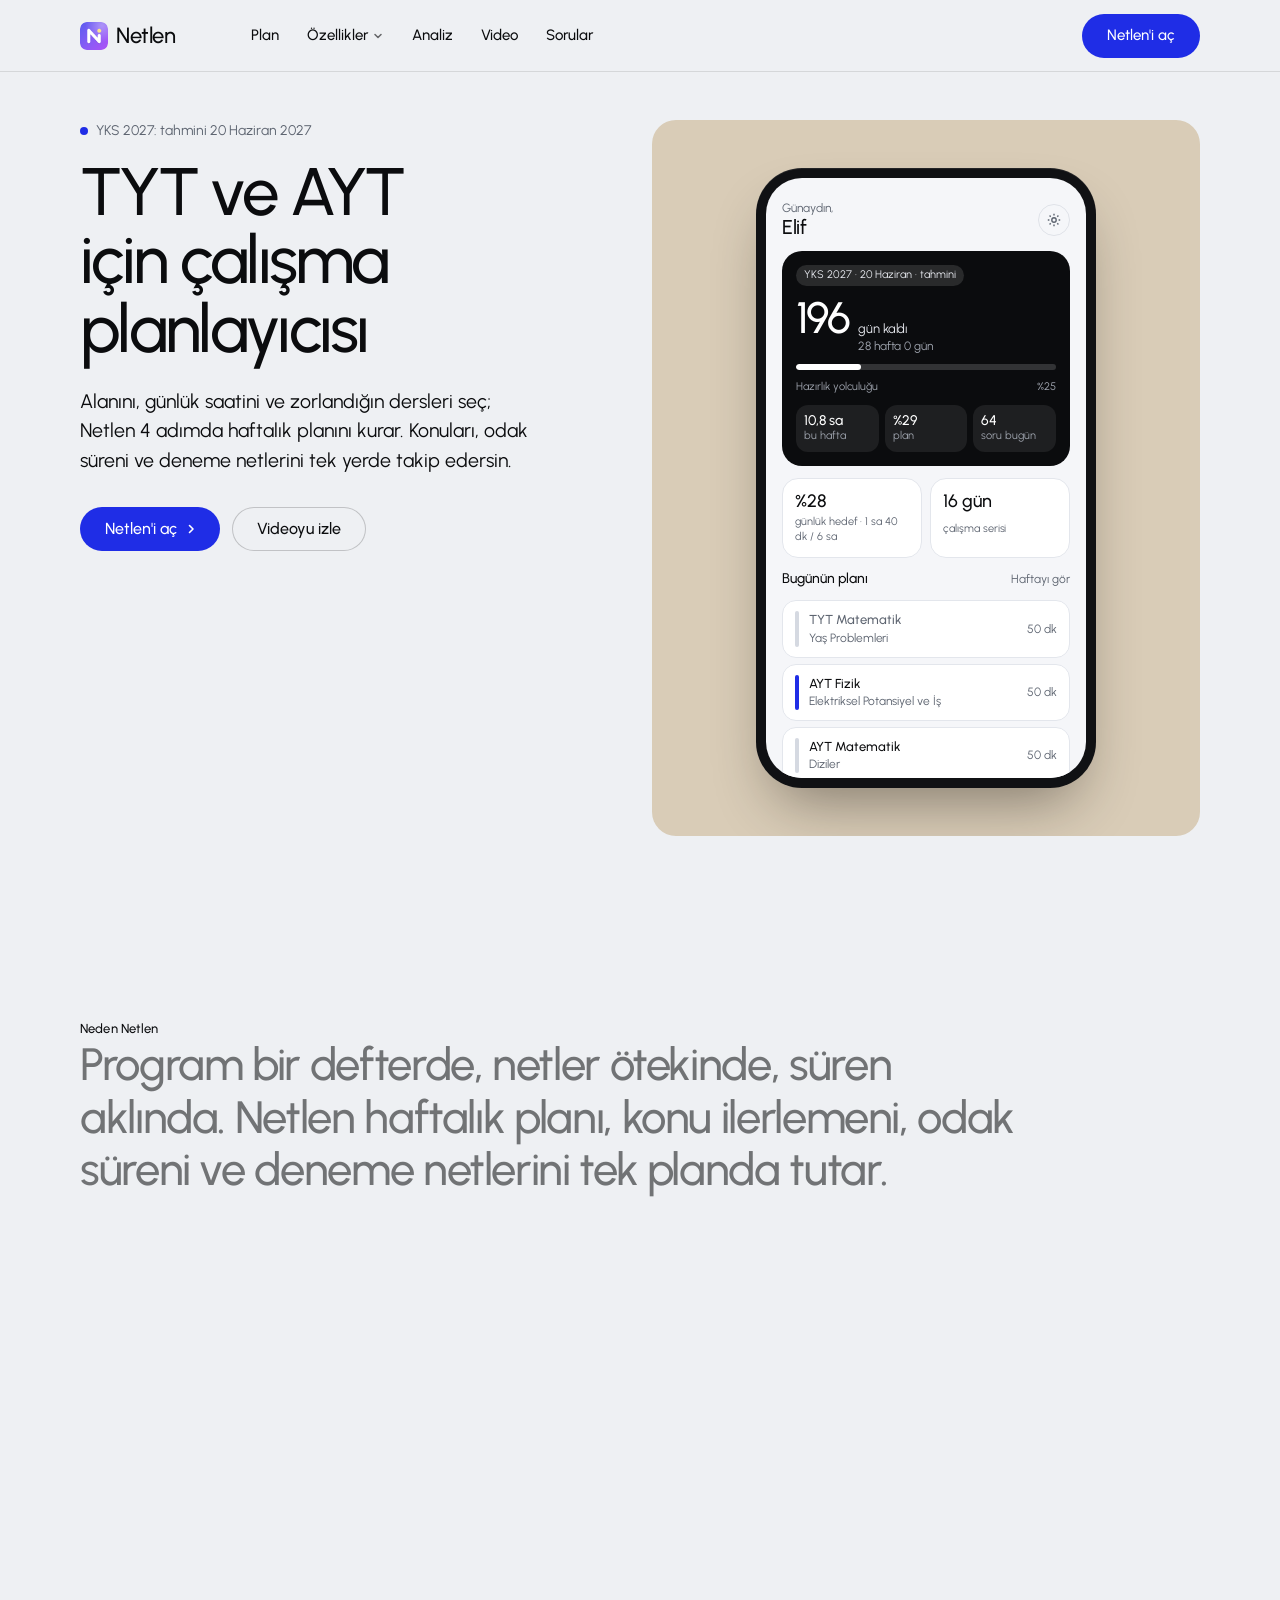
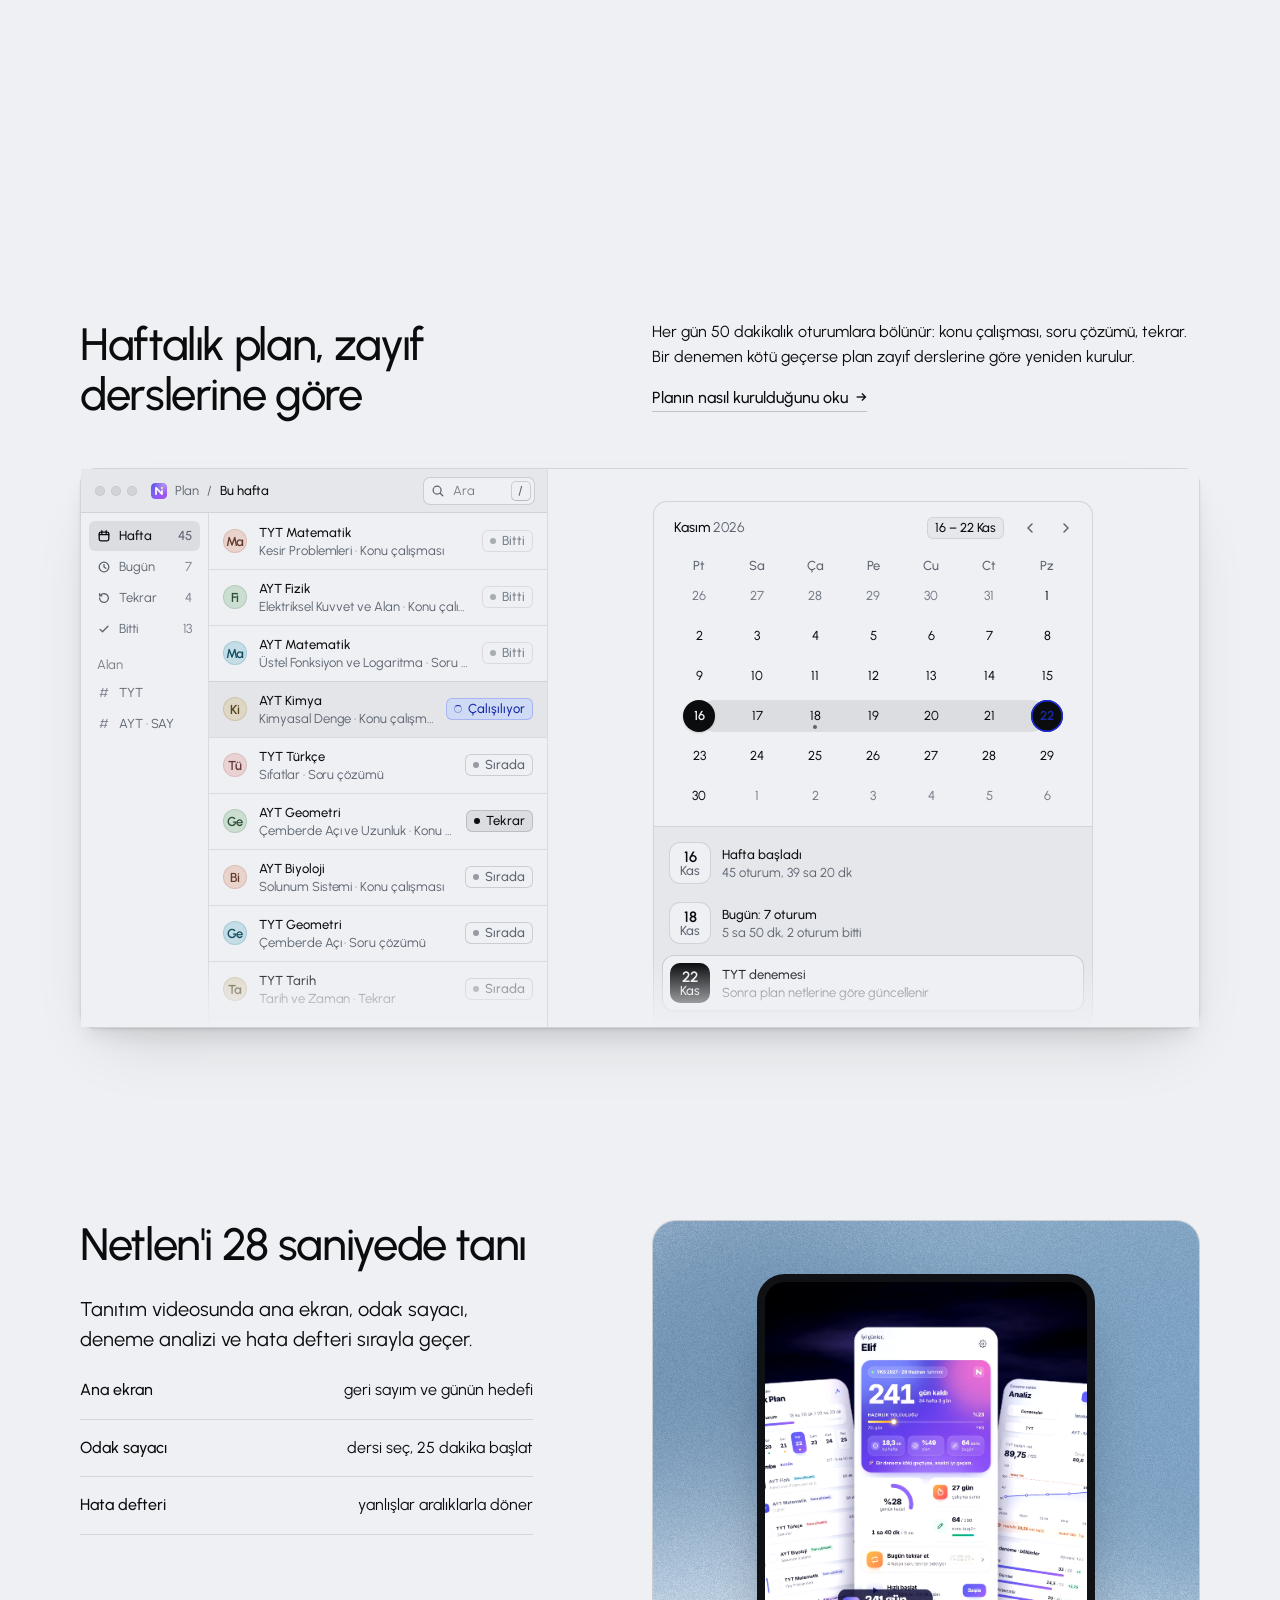
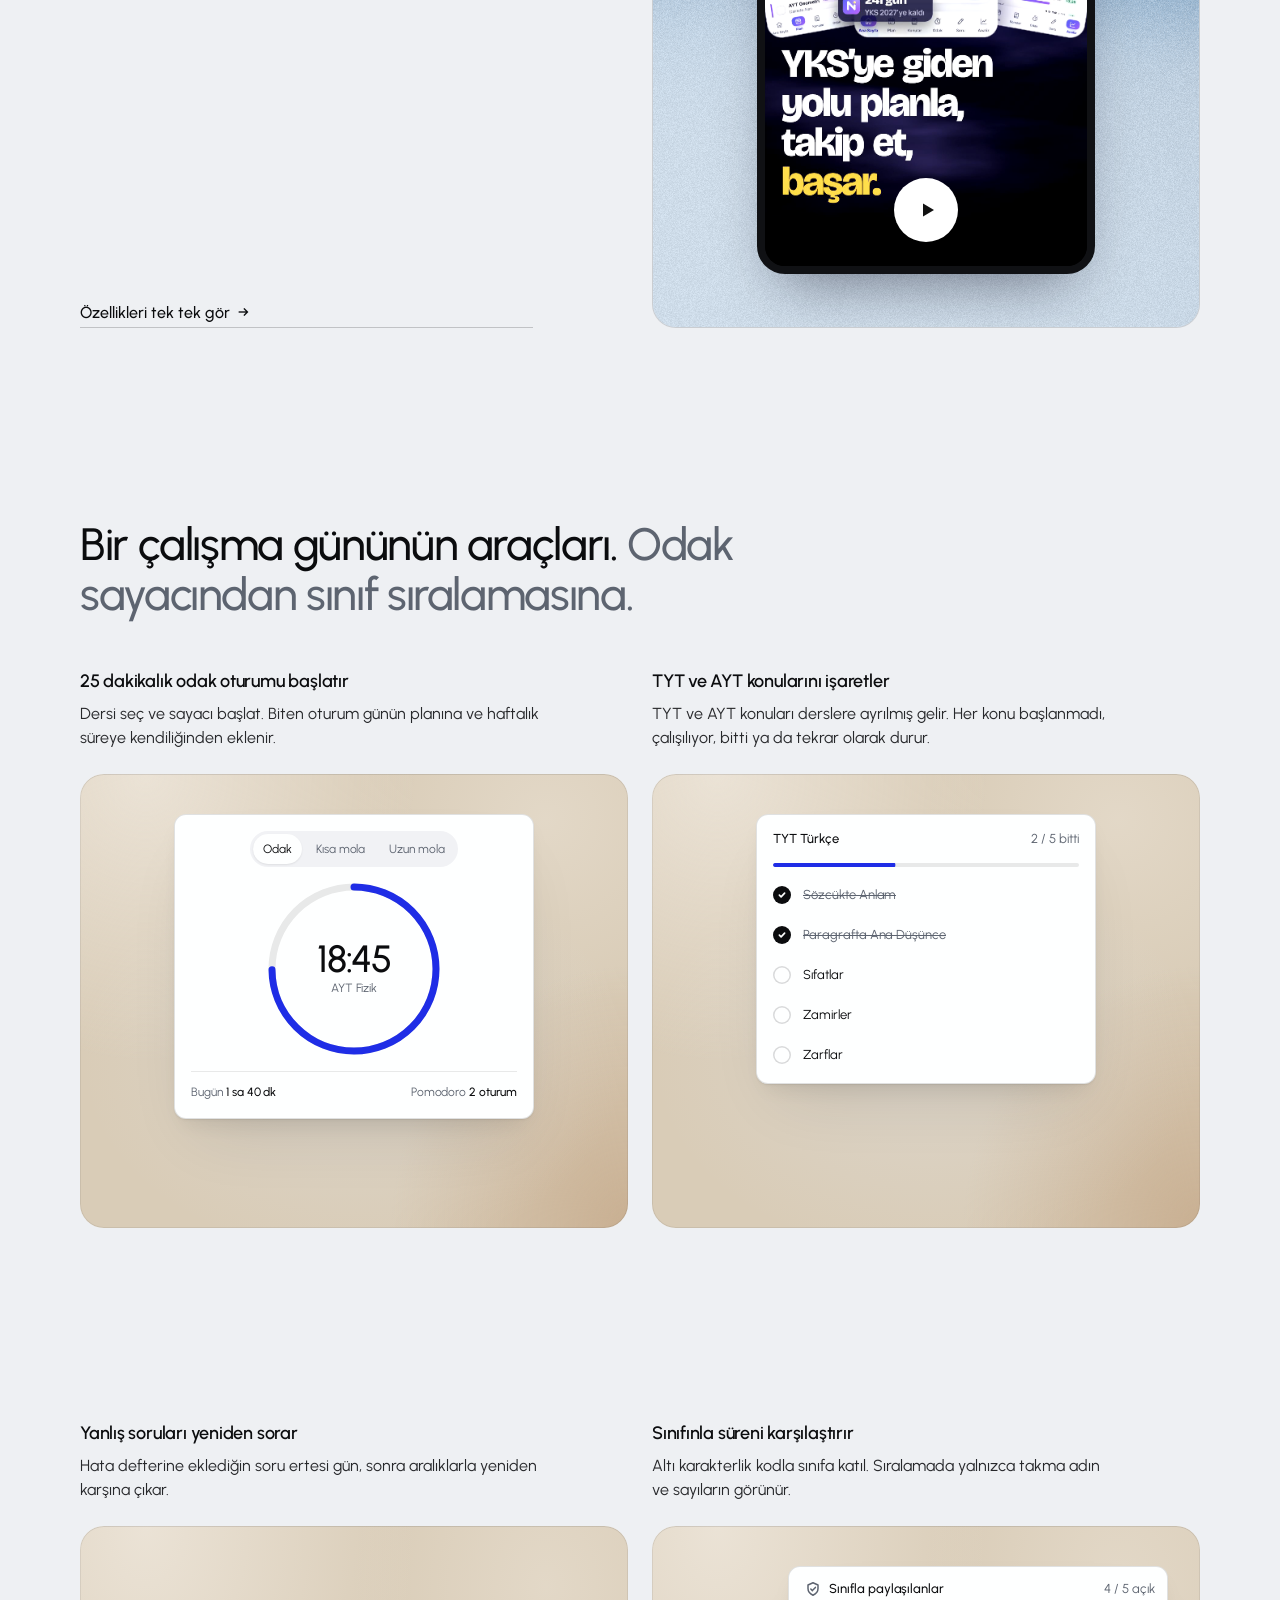
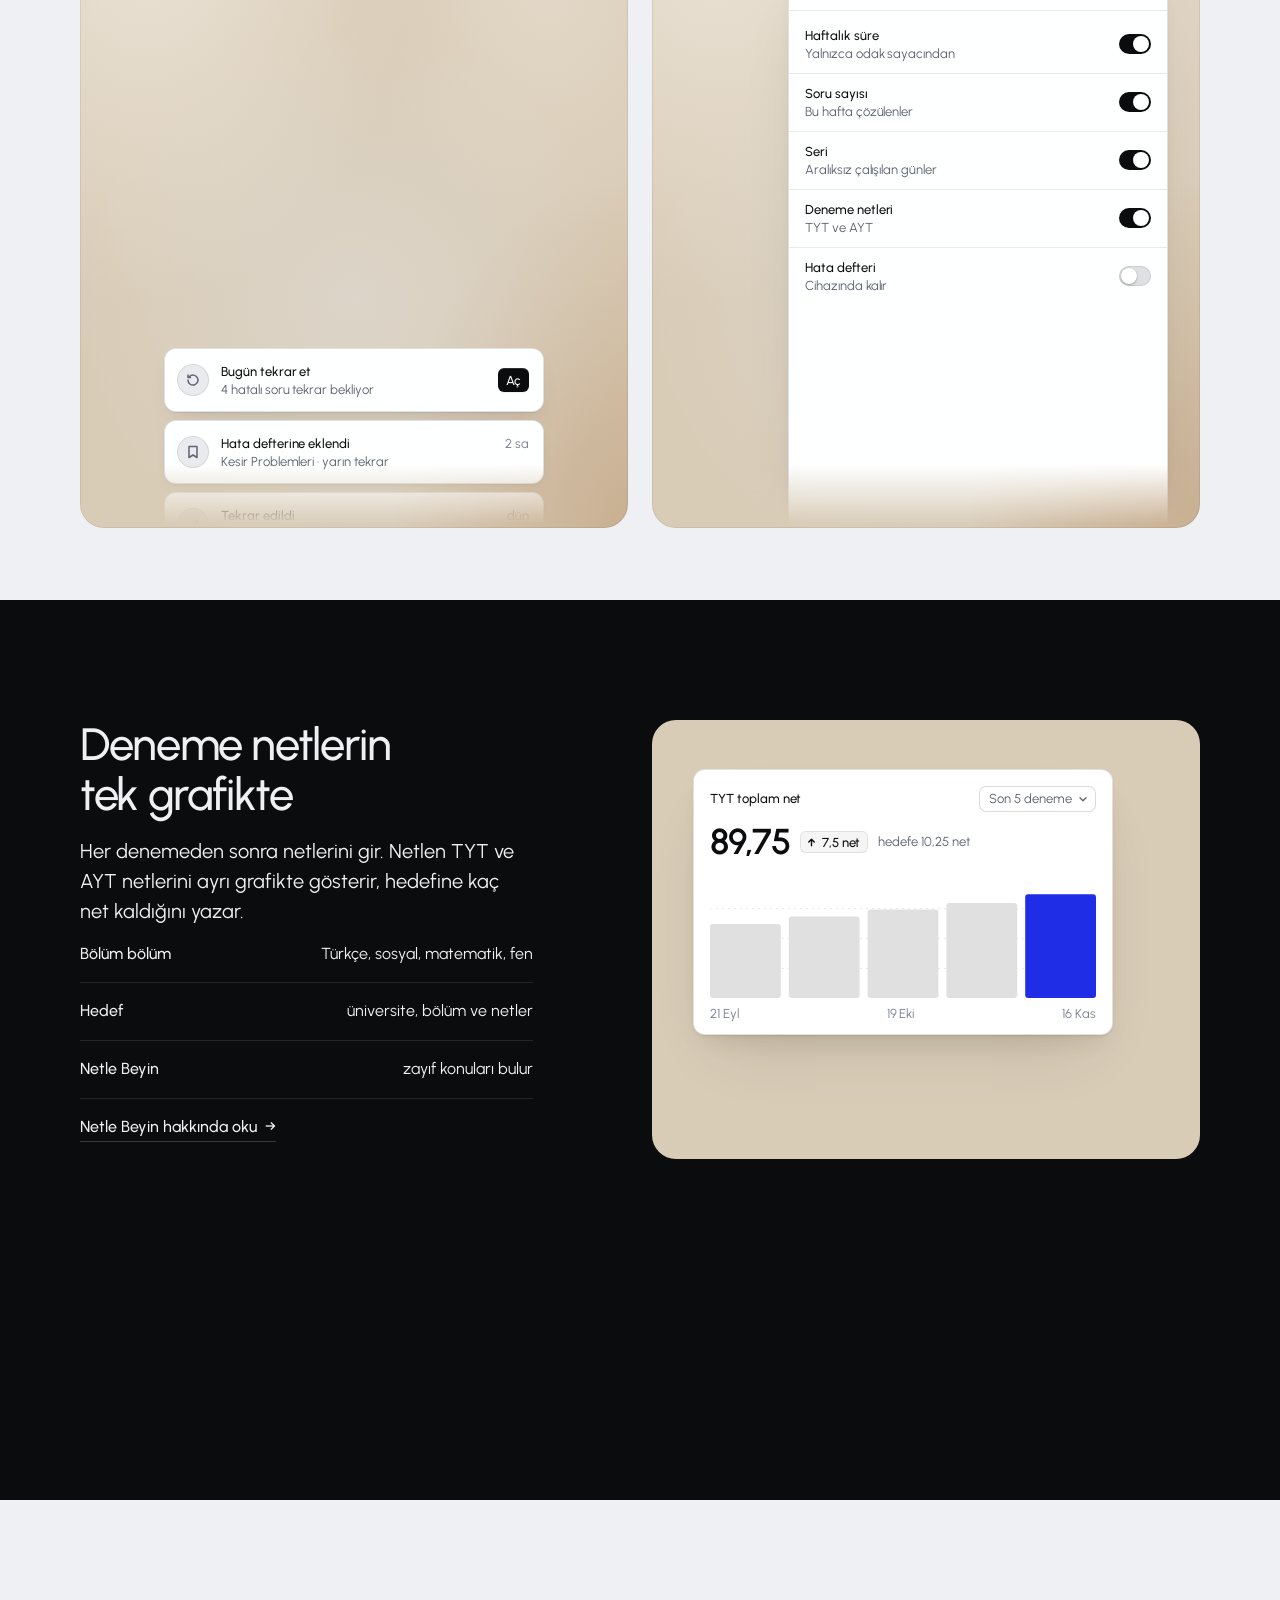
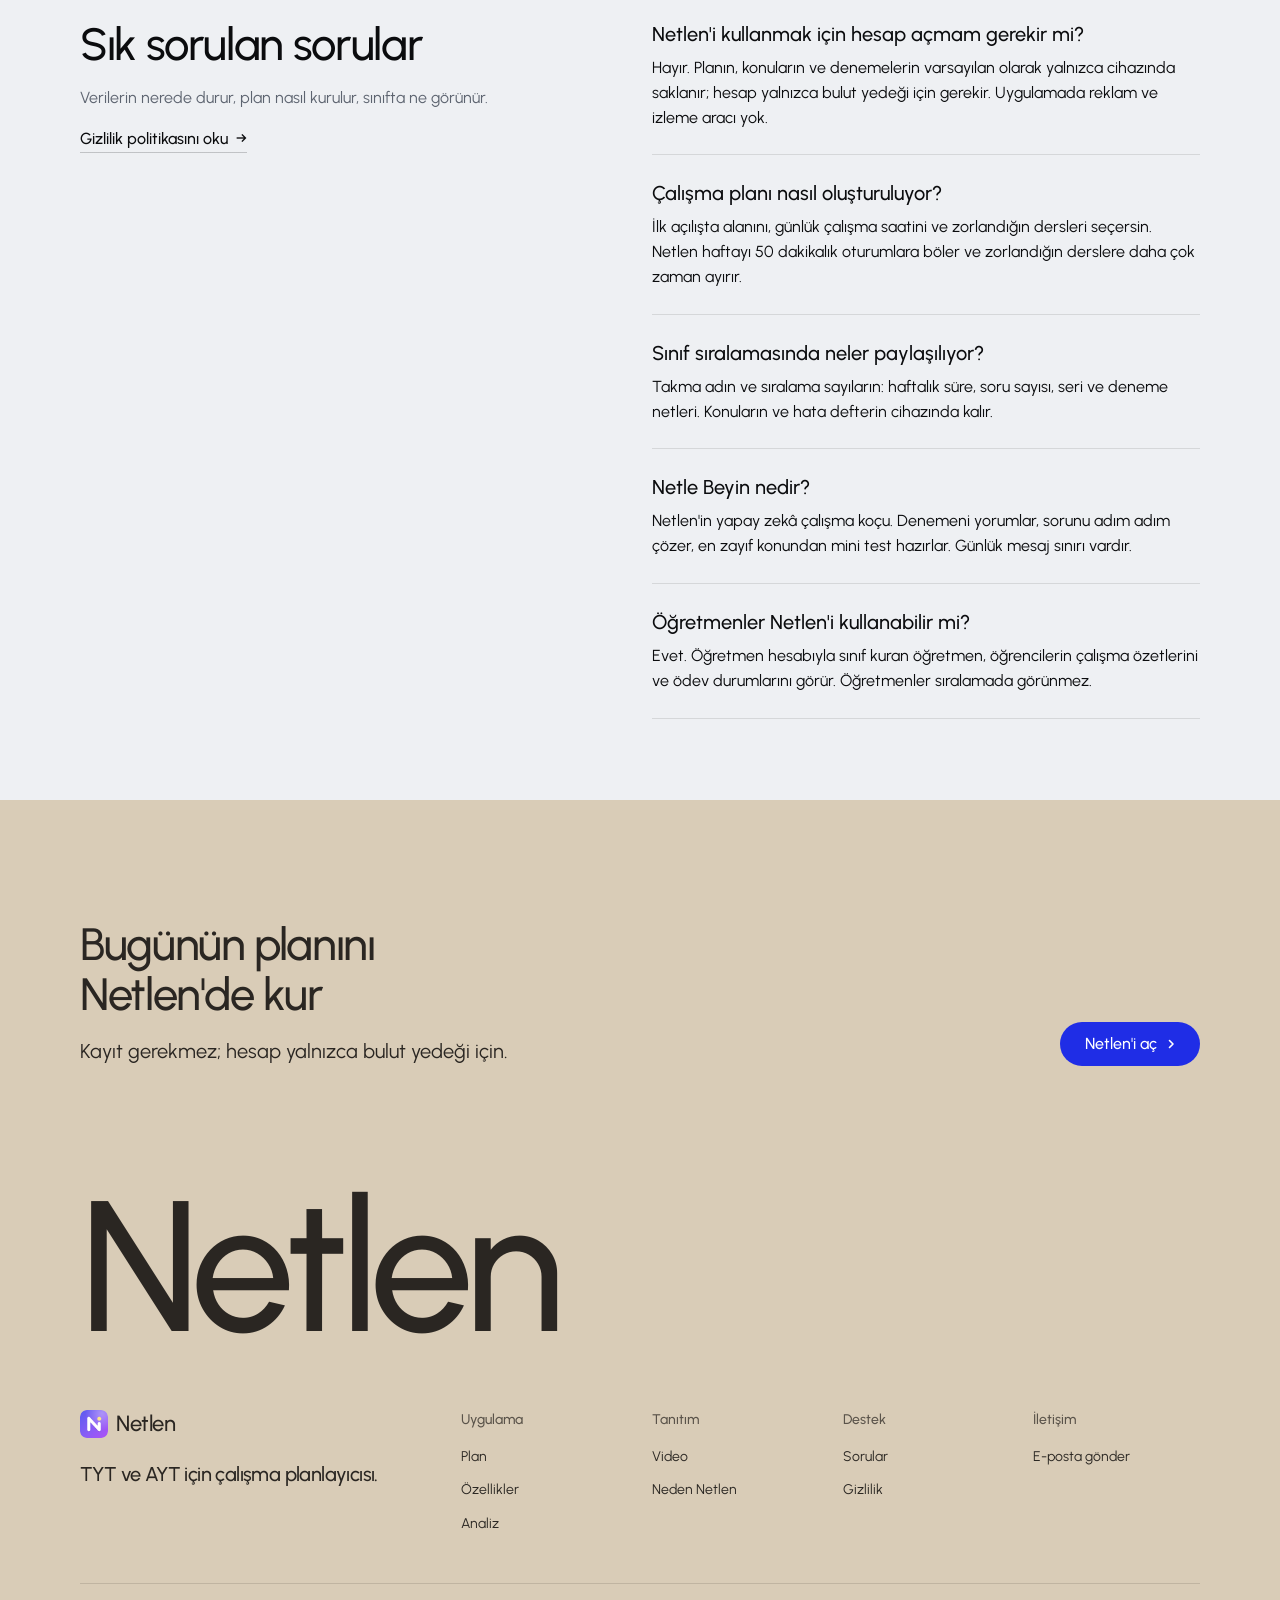
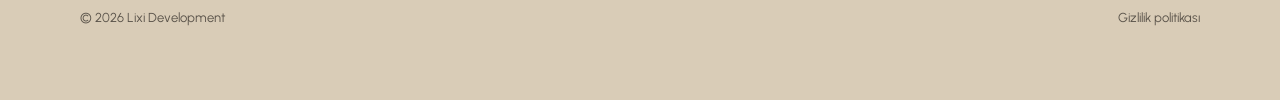
==== index.html @ e1f4ad72 "Netlen tanıtım sitesi Co-Authored-By: Claude Opus 5.5 <noreply@anthropic.com>" ====
<!doctype html>
<html lang="tr" data-type="software" data-radius="round" data-ground="sand" data-buttons="solid" data-motion>
<head>
<meta charset="utf-8">
<meta name="viewport" content="width=device-width, initial-scale=1, viewport-fit=cover">
<title>Netlen: TYT ve AYT çalışma planlayıcısı, YKS'ye hazırlananlar için</title>
<meta name="description" content="Netlen, YKS'ye hazırlanan öğrenciler için haftalık çalışma planı kurar; konu takibi, Pomodoro odak sayacı, hata defteri ve deneme net analizi tek uygulamada.">
<meta name="keywords" content="YKS çalışma programı, TYT AYT planlayıcı, YKS planlama uygulaması, deneme net takibi, Pomodoro sayacı, hata defteri, konu takibi">
<meta name="author" content="Lixi Development">
<meta name="robots" content="index, follow, max-image-preview:large">
<meta property="og:type" content="website">
<meta property="og:locale" content="tr_TR">
<meta property="og:site_name" content="Netlen">
<meta property="og:title" content="Netlen: YKS için haftalık çalışma planı ve deneme takibi">
<meta property="og:description" content="Alanını ve günlük saatini seç; Netlen 4 adımda TYT ve AYT planını kurar, netlerini grafikte gösterir.">
<meta property="og:image" content="https://thelixi.github.io/share.jpg">
<meta name="twitter:card" content="summary_large_image">
<link rel="icon" href="media/netlen-logo.png" type="image/png">
<link rel="apple-touch-icon" href="media/netlen-logo-512.png">
<meta name="theme-color" content="#eef0f3">
<link rel="canonical" href="https://thelixi.github.io/">
<meta property="og:url" content="https://thelixi.github.io/">
<meta name="site-kind" content="software">
<meta name="page-type" content="software">
<link rel="preconnect" href="https://fonts.googleapis.com">
<link rel="preconnect" href="https://fonts.gstatic.com" crossorigin>
<link href="https://fonts.googleapis.com/css2?family=Urbanist:wght@400..700&family=DM+Mono:wght@400;500&display=swap" rel="stylesheet">
<link rel="stylesheet" href="assets/system.css">
<link rel="stylesheet" href="assets/ui/cards.css">
<link rel="stylesheet" href="assets/motion/motion.css">
<link rel="stylesheet" href="assets/backgrounds/backgrounds.css">
<link rel="stylesheet" href="assets/layout/layout.css">
<link rel="stylesheet" href="assets/icons/icon.css">
<style>
:root {
  --p-bg: #eef0f3; --p-surface: #e2e5ea; --p-ink: #0b0c0e; --p-muted: #5d6470;
  --p-accent: #1f2de6; --p-accent-ink: #ffffff; --p-action: #1f2de6; --p-action-ink: #ffffff;
  --p-inv-bg: #0b0c0e; --p-inv-surface: #17181a; --p-inv-ink: #eef0f3; --p-inv-muted: #8e8f92;
  --p-inv-accent: #eef0f3; --p-inv-accent-ink: #0b0c0e; --p-inv-action: #eef0f3; --p-inv-action-ink: #0b0c0e;
  --font-display: "Urbanist", system-ui, sans-serif;
  --font-text: "Urbanist", system-ui, sans-serif;
  --font-mono: "DM Mono", ui-monospace, "SFMono-Regular", Menlo, Consolas, monospace;
  --display-weight: 500;
  --display-tracking: -0.03em;
  --display-tracking-xl: -0.04em;
}
</style>
<link rel="stylesheet" href="assets/ui/base.css">
<link rel="stylesheet" href="assets/ui/window/fragment.css">
<link rel="stylesheet" href="assets/ui/calendar/fragment.css">
<link rel="stylesheet" href="assets/ui/checklist/fragment.css">
<link rel="stylesheet" href="assets/ui/stat/fragment.css">
<link rel="stylesheet" href="assets/ui/notify/fragment.css">
<link rel="stylesheet" href="assets/ui/toggles/fragment.css">
<script>document.documentElement.classList.add('m-enter');setTimeout(()=>document.documentElement.classList.add('m-enter-done'),700)</script>
<script src="assets/backgrounds/backgrounds.js"></script>
<script>document.documentElement.classList.add('mo-js');setTimeout(()=>document.documentElement.classList.add('mo-safe'),2500)</script>
<link rel="modulepreload" href="assets/moments/moments.js">
<link rel="modulepreload" href="assets/moments/lib.js">
<link rel="modulepreload" href="assets/moments/word-highlight/moment.js">
<!-- page CSS: only what sits inside a visual, and one --p-h per card group -->
<style>
  /* the logo: the client's own app icon beside the name */
  .nav__logo img, .footer-logo img { width: 28px; height: 28px; border-radius: 7px; flex: none; }

  /* hero: Netlen's home screen on a phone, on the lit ground, cut by the frame's foot */
  .hero--split .hero__media.lit { background: var(--ground-bg); }
  .nl-phone { position: absolute; top: 48px; bottom: 48px; right: 50%; transform: translateX(50%); width: 340px; padding: 10px; border-radius: 46px;
              background: #101114; box-shadow: 0 1px 0 rgba(255,255,255,.08) inset, 0 30px 60px -20px rgba(20,16,10,.45); }
  .nl-screen { height: 100%; overflow: hidden; border-radius: 36px; background: #f5f6f9; color: #0b0c0e; padding: 22px 16px;
               font: 400 13px/1.35 var(--font-text); display: grid; gap: 12px; align-content: start; }
  .nl-top { display: flex; align-items: center; justify-content: space-between; }
  .nl-top small { display: block; color: #5d6470; font-size: 12px; }
  .nl-top b { font: 500 20px/1.15 var(--font-display); letter-spacing: -.02em; }
  .nl-gear { width: 32px; height: 32px; border-radius: 50%; border: 1px solid #dfe2e8; display: grid; place-items: center; color: #5d6470; }
  .nl-count { border-radius: 20px; background: #0b0c0e; color: #fff; padding: 14px; display: grid; gap: 10px; }
  .nl-chip { justify-self: start; font-size: 11px; padding: 3px 8px; border-radius: 99px; background: rgba(255,255,255,.12); color: #e6e8ee; }
  .nl-big { display: flex; align-items: baseline; gap: 8px; }
  .nl-big b { font: 500 44px/1 var(--font-display); letter-spacing: -.04em; }
  .nl-big span { font-size: 13px; color: #e6e8ee; }
  .nl-big span i { display: block; font-style: normal; color: #9fa4ae; font-size: 12px; }
  .nl-bar { height: 6px; border-radius: 99px; background: rgba(255,255,255,.16); overflow: hidden; }
  .nl-bar i { display: block; height: 100%; width: 25%; border-radius: inherit; background: #fff; }
  .nl-meta { display: flex; justify-content: space-between; font-size: 11px; color: #9fa4ae; }
  .nl-minis { display: grid; grid-template-columns: repeat(3, 1fr); gap: 6px; }
  .nl-minis span { border-radius: 12px; background: rgba(255,255,255,.08); padding: 8px; font-size: 11px; color: #9fa4ae; }
  .nl-minis b { display: block; font: 500 14px/1.2 var(--font-text); color: #fff; }
  .nl-tiles { display: grid; grid-template-columns: 1fr 1fr; gap: 8px; }
  .nl-tile { border-radius: 16px; background: #fff; border: 1px solid #e3e6ec; padding: 12px; display: grid; gap: 2px; }
  .nl-tile b { font: 500 18px/1.2 var(--font-display); }
  .nl-tile span { font-size: 11px; color: #5d6470; }
  .nl-head { display: flex; justify-content: space-between; align-items: baseline; font-weight: 500; font-size: 14px; }
  .nl-head span { font-weight: 400; font-size: 12px; color: #5d6470; }
  .nl-rows { display: grid; gap: 6px; margin: 0; padding: 0; list-style: none; }
  .nl-row { display: grid; grid-template-columns: 4px 1fr auto; gap: 10px; align-items: center; border-radius: 14px; background: #fff;
            border: 1px solid #e3e6ec; padding: 10px 12px; }
  .nl-row > i { align-self: stretch; border-radius: 4px; background: #d5d9e1; }
  .nl-row.is-now > i { background: var(--p-accent); }
  .nl-row.is-done { color: #5d6470; }
  .nl-row b { display: block; font-weight: 500; font-size: 13px; }
  .nl-row small { font-size: 12px; color: #5d6470; }
  .nl-row em { font-style: normal; font-size: 12px; color: #5d6470; }
  @media (max-width: 1023px) { .nl-phone { top: 24px; bottom: 24px; width: 320px; } }
  @media (max-width: 639px) { .nl-phone { top: 16px; bottom: 16px; width: 290px; border-radius: 40px; } .nl-screen { border-radius: 31px; } }

  /* app-frame (sections-library.md, app-frame) */
  .app.ui { display: grid; grid-template-columns: minmax(0, 5fr) minmax(0, 7fr); margin-top: var(--s-7); background: var(--u-bg); border: 1px solid var(--u-border); border-radius: var(--u-r); box-shadow: var(--u-shadow); }
  .app > .app__pane { position: relative; min-width: 0; min-height: 0; overflow: hidden; }
  .app > .app__pane + .app__pane { border-left: 1px solid var(--u-line); }
  .app > .app__pane > .ui-panel { width: 100%; border: 0; border-radius: 0; box-shadow: none; }
  .app > .app__pane::after { content: ""; position: absolute; inset: auto 0 0 0; height: 64px; background: linear-gradient(transparent, var(--u-bg)); pointer-events: none; }
  .app > .app__pane--open { display: flex; justify-content: center; padding: var(--s-6) var(--s-6) 0; background: var(--u-bg2, var(--u-bg)); }
  .app > .app__pane--open > .ui-panel { max-width: 440px; border: 1px solid var(--u-border); border-radius: 14px; }
  @media (min-width: 1024px) and (max-width: 1279px) { .app.ui { grid-template-columns: minmax(0, 4fr) minmax(0, 8fr); } }
  @media (max-width: 1023px) {
    .app.ui { grid-template-columns: minmax(0, 1fr); grid-template-rows: auto minmax(0, 1fr); }
    .app > .app__pane--list { max-height: 252px; }
    .app > .app__pane--list::after { display: none; }
    .app .ui-win__side { display: none; }
    .app .ui-win__body { grid-template-columns: minmax(0, 1fr); }
    .app > .app__pane + .app__pane { border-left: 0; border-top: 1px solid var(--u-line); }
  }
  @media (max-width: 639px) {
    .app.ui { grid-template-rows: minmax(0, 1fr); }
    .app > .app__pane--list { display: none; }
    .app > .app__pane + .app__pane { border-top: 0; }
    .app > .app__pane--open { padding: var(--s-4) var(--s-4) 0; }
  }

  /* the feature cards: one panel height for the group */
  #ozellikler .panel { --p-h: 300px; }
  @media (max-width: 639px) { #ozellikler .panel { --p-h: 200px; } }

  /* the focus timer: Netlen's Odak screen as live HTML */
  .nl-timer { width: 100%; max-width: 360px; padding: 16px; display: grid; gap: 14px; justify-items: center; }
  .nl-timer__tabs { display: flex; gap: 4px; padding: 3px; border-radius: 99px; background: var(--u-bg2, #f1f2f5); font-size: 12px; }
  .nl-timer__tabs span { padding: 5px 10px; border-radius: 99px; color: var(--u-muted, #5d6470); }
  .nl-timer__tabs .is-on { background: var(--u-bg, #fff); color: var(--u-ink, #0b0c0e); box-shadow: 0 1px 2px rgba(0,0,0,.08); }
  .nl-ring { position: relative; width: 176px; height: 176px; display: grid; place-items: center; text-align: center; }
  .nl-ring svg { position: absolute; inset: 0; width: 100%; height: 100%; transform: rotate(-90deg); }
  .nl-ring circle { fill: none; stroke-width: 7; }
  .nl-ring .bg { stroke: var(--u-line, #e6e8ec); }
  .nl-ring .fg { stroke: var(--p-accent); stroke-linecap: round; stroke-dasharray: 515; stroke-dashoffset: 130; }
  .nl-ring b { display: block; font: 500 38px/1 var(--font-display); letter-spacing: -.03em; color: var(--u-ink, #0b0c0e); }
  .nl-ring small { font-size: 12px; color: var(--u-muted, #5d6470); }
  .nl-timer__foot { width: 100%; display: flex; justify-content: space-between; font-size: 12px; color: var(--u-muted, #5d6470); border-top: 1px solid var(--u-line, #e6e8ec); padding-top: 10px; }
  .nl-timer__foot b { color: var(--u-ink, #0b0c0e); font-weight: 500; }

  /* the film: the client's 9:16 story film as a phone in the one effect frame */
  #tanitim .frame { padding: 0; }
  #tanitim .nl-film { position: relative; z-index: 1; height: calc(100% - 64px); max-height: 600px; aspect-ratio: 9 / 16; border-radius: 28px;
                      border: 8px solid #101114; background: #000; box-shadow: 0 30px 60px -24px rgba(10,12,30,.5); }
  #tanitim .nl-film > img, #tanitim .nl-film > video { border-radius: 20px; }
  #tanitim .nl-film > .ly-play { left: 50%; bottom: 24px; transform: translateX(-50%); }
  @media (max-width: 1023px) { #tanitim .frame { min-height: 520px; } #tanitim .nl-film { height: 470px; } }
  /* a phone: two screens, the text on the first and the film filling what the second leaves */
  @media (max-width: 639px) { #tanitim .frame { min-height: 600px; } #tanitim .nl-film { height: min(600px, calc(100% - 48px)); } }

  /* the chart frame keeps the split ratio on the lit ground */
  #analiz .frame { --ratio: 80%; }
  #analiz .frame .ui { --fx-bg: #ffffff; --fx-surface: #f4f5f8; --fx-ink: #0b0c0e; --fx-muted: #5d6470; --fx-accent: var(--p-accent); --fx-accent-ink: #ffffff; }
  @media (max-width: 639px) { #analiz .frame { --ratio: 100%; } }
</style>
<script type="application/ld+json">
{
  "@context": "https://schema.org",
  "@graph": [
    {
      "@type": "SoftwareApplication",
      "name": "Netlen",
      "url": "https://thelixi.github.io/",
      "alternateName": "Netlen YKS Çalışma Planlayıcı",
      "description": "TYT ve AYT için çalışma planlayıcı: haftalık plan, konu takibi, Pomodoro odak sayacı, hata defteri, deneme net analizi ve sınıf sıralaması.",
      "applicationCategory": "EducationalApplication",
      "applicationSubCategory": "Çalışma planlayıcı",
      "operatingSystem": "Web, Chrome",
      "installUrl": "https://thelixi.github.io/app/",
      "inLanguage": "tr",
      "softwareVersion": "1.8.2",
      "image": "https://thelixi.github.io/media/netlen-logo-512.png",
      "screenshot": "https://thelixi.github.io/media/tanitim-poster.png",
      "author": { "@type": "Organization", "name": "Lixi Development" },
      "audience": { "@type": "EducationalAudience", "educationalRole": "student", "audienceType": "YKS'ye hazırlanan lise öğrencileri" },
      "featureList": ["Haftalık çalışma planı", "TYT ve AYT konu takibi", "Pomodoro odak sayacı", "Hata defteri", "Deneme net analizi", "Sınıf sıralaması", "Netle Beyin yapay zekâ koçu"],
      "video": {
        "@type": "VideoObject",
        "name": "Netlen tanıtım videosu",
        "description": "Netlen'in ana ekranı, odak sayacı, deneme analizi ve hata defteri 28 saniyede.",
        "thumbnailUrl": "https://thelixi.github.io/media/tanitim-poster.png",
        "contentUrl": "https://thelixi.github.io/media/netlen-tanitim.mp4",
        "uploadDate": "2026-11-18",
        "duration": "PT28S"
      }
    },
    {
      "@type": "FAQPage",
      "mainEntity": [
        { "@type": "Question", "name": "Netlen'i kullanmak için hesap açmam gerekir mi?", "acceptedAnswer": { "@type": "Answer", "text": "Hayır. Planın, konuların ve denemelerin varsayılan olarak yalnızca cihazında saklanır; hesap yalnızca bulut yedeği için gerekir. Uygulamada reklam ve izleme aracı yok." } },
        { "@type": "Question", "name": "Çalışma planı nasıl oluşturuluyor?", "acceptedAnswer": { "@type": "Answer", "text": "İlk açılışta alanını, günlük çalışma saatini ve zorlandığın dersleri seçersin. Netlen haftayı 50 dakikalık oturumlara böler ve zorlandığın derslere daha çok zaman ayırır." } },
        { "@type": "Question", "name": "Sınıf sıralamasında neler paylaşılıyor?", "acceptedAnswer": { "@type": "Answer", "text": "Takma adın ve sıralama sayıların: haftalık süre, soru sayısı, seri ve deneme netleri. Konuların ve hata defterin cihazında kalır." } },
        { "@type": "Question", "name": "Netle Beyin nedir?", "acceptedAnswer": { "@type": "Answer", "text": "Netlen'in yapay zekâ çalışma koçu. Denemeni yorumlar, sorunu adım adım çözer, en zayıf konundan mini test hazırlar. Günlük mesaj sınırı vardır." } },
        { "@type": "Question", "name": "Öğretmenler Netlen'i kullanabilir mi?", "acceptedAnswer": { "@type": "Answer", "text": "Evet. Öğretmen hesabıyla sınıf kuran öğretmen, öğrencilerin çalışma özetlerini ve ödev durumlarını görür. Öğretmenler sıralamada görünmez." } }
      ]
    },
    { "@type": "Organization", "name": "Lixi Development", "logo": "https://thelixi.github.io/media/netlen-logo-512.png" },
    { "@type": "WebSite", "name": "Netlen", "inLanguage": "tr", "url": "https://thelixi.github.io/" }
  ]
}
</script>
</head>
<body>
<!-- type: software
     deal: hero split, nav nav-mega, close close-word, footer footer-statement, rhythm dark-band, buttons solid,
           mark: the client's own app icon (the dealt arc is replaced), palette cool-grey-cobalt (the first, mint-pink,
           clashed with the client's blue-violet logo and film; cobalt is the nearest hue the house allows),
           type urbanist (geist, the first, failed hero-lines: 4 lines at 44 characters), radius round, lit ground sand, effect grain-gradient in the one [data-visual] frame (#tanitim)
     moments: word-highlight in #neden (iris-opens dealt as the second, left out: every place for it sat beside a beat) -->

<header class="nav">
  <div class="wrap nav__bar">
    <a class="skip-link" href="#top">İçeriğe geç</a>
    <a class="nav__logo" href="#top"><img src="media/netlen-logo.png" alt="" width="28" height="28">Netlen</a>
    <nav class="nav__links" aria-label="Ana menü">
      <div class="nav__item"><a class="nav__link" href="#plan">Plan</a></div>
      <div class="nav__item">
        <a class="nav__link" href="#ozellikler">Özellikler <svg class="chev" viewBox="0 0 12 12" aria-hidden="true"><path d="M3 4.5l3 3 3-3" fill="none" stroke="currentColor" stroke-width="1.5" stroke-linecap="round" stroke-linejoin="round"/></svg></a>
        <div class="nav__menu">
          <div class="wrap grid">
            <div class="menu-col span-3">
              <p class="t-label">Çalış</p>
              <a href="#plan">Haftalık plan<span>50 dakikalık oturumlar</span></a>
              <a href="#ozellikler">Odak sayacı<span>25 dakika odak, sonra mola</span></a>
              <a href="#ozellikler">Konu takibi<span>TYT ve AYT konu listesi</span></a>
            </div>
            <div class="menu-col span-3">
              <p class="t-label">Takip et</p>
              <a href="#analiz">Deneme analizi<span>Netlerin tek grafikte</span></a>
              <a href="#ozellikler">Hata defteri<span>Yanlışlar yeniden sorulur</span></a>
              <a href="#ozellikler">Sınıf sıralaması<span>Süre, soru, seri ve net</span></a>
            </div>
            <a class="menu-card span-3 start-10" href="#tanitim">
              <div class="panel"><img class="frame__img" src="media/tanitim-poster.png" alt="Netlen'in ana ekranı, planı ve analiz ekranı üç telefonda" width="405" height="720" loading="lazy" style="object-position: 50% 20%"></div>
              <span class="t-card">Tanıtım videosu</span>
              <span class="t-small muted">Netlen 28 saniyede</span>
            </a>
          </div>
        </div>
      </div>
      <div class="nav__item"><a class="nav__link" href="#analiz">Analiz</a></div>
      <div class="nav__item"><a class="nav__link" href="#tanitim">Video</a></div>
      <div class="nav__item"><a class="nav__link" href="#sss">Sorular</a></div>
    </nav>
    <div class="nav__actions">
      <a class="btn btn--primary" href="app/">Netlen'i aç</a>
    </div>
    <button class="nav__toggle" type="button" aria-expanded="false" aria-label="Menü">
      <svg width="18" height="18" viewBox="0 0 18 18" aria-hidden="true"><path d="M2 5h14M2 13h14" stroke="currentColor" stroke-width="1.6" stroke-linecap="round"/></svg>
    </button>
  </div>
</header>

<main id="top">
  <section class="hero hero--split" data-enter aria-labelledby="hero-h">
    <div class="wrap"><div class="hero-text grid hero__grid">
      <div class="hero__text span-5">
        <p class="hero__kicker"><span class="dot" aria-hidden="true"></span>YKS 2027: tahmini 20 Haziran 2027</p>
        <h1 id="hero-h">TYT ve AYT için çalışma planlayıcısı</h1>
        <p class="hero__lead">Alanını, günlük saatini ve zorlandığın dersleri seç; Netlen 4 adımda haftalık planını kurar. Konuları, odak süreni ve deneme netlerini tek yerde takip edersin.</p>
        <div class="btn-row"><a class="btn btn--primary" href="app/">Netlen'i aç<svg class="m-arrow" viewBox="0 0 12 12" aria-hidden="true"><path class="m-arrow__stem" d="M1 6h8"/><path class="m-arrow__head" d="M4.5 2.5 8 6l-3.5 3.5"/></svg></a><a class="btn btn--secondary" href="#tanitim">Videoyu izle</a></div>
      </div>
      <div class="hero__media lit span-6 start-7">
        <div class="nl-phone">
          <div class="ui nl-screen" role="img" aria-label="Netlen ana ekranı: YKS'ye kalan gün sayısı, günlük hedef, çalışma serisi ve bugünün planındaki dersler">
            <div class="nl-top"><div><small>Günaydın,</small><b>Elif</b></div><span class="nl-gear"><svg width="16" height="16" viewBox="0 0 16 16" fill="none" stroke="currentColor" stroke-width="1.4"><circle cx="8" cy="8" r="2.2"/><path d="M8 1.8v1.6M8 12.6v1.6M1.8 8h1.6M12.6 8h1.6M3.6 3.6l1.1 1.1M11.3 11.3l1.1 1.1M3.6 12.4l1.1-1.1M11.3 4.7l1.1-1.1"/></svg></span></div>
            <div class="nl-count">
              <span class="nl-chip">YKS 2027 · 20 Haziran · tahmini</span>
              <div class="nl-big"><b data-yks-days>214</b><span>gün kaldı<i data-yks-weeks>30 hafta 4 gün</i></span></div>
              <div class="nl-bar"><i></i></div>
              <div class="nl-meta"><span>Hazırlık yolculuğu</span><span>%25</span></div>
              <div class="nl-minis"><span><b>10,8 sa</b>bu hafta</span><span><b>%29</b>plan</span><span><b>64</b>soru bugün</span></div>
            </div>
            <div class="nl-tiles">
              <div class="nl-tile"><b>%28</b><span>günlük hedef · 1 sa 40 dk / 6 sa</span></div>
              <div class="nl-tile"><b>16 gün</b><span>çalışma serisi</span></div>
            </div>
            <div class="nl-head">Bugünün planı <span>Haftayı gör</span></div>
            <ul class="nl-rows">
              <li class="nl-row is-done"><i></i><span><b>TYT Matematik</b><small>Yaş Problemleri</small></span><em>50 dk</em></li>
              <li class="nl-row is-now"><i></i><span><b>AYT Fizik</b><small>Elektriksel Potansiyel ve İş</small></span><em>50 dk</em></li>
              <li class="nl-row"><i></i><span><b>AYT Matematik</b><small>Diziler</small></span><em>50 dk</em></li>
              <li class="nl-row"><i></i><span><b>AYT Geometri</b><small>Çemberde Açı ve Uzunluk</small></span><em>50 dk</em></li>
              <li class="nl-row"><i></i><span><b>TYT Türkçe</b><small>Zamirler</small></span><em>50 dk</em></li>
            </ul>
          </div>
        </div>
      </div>
    </div></div>
  </section>

  <!-- word-highlight: one statement of 12 to 40 words in its own section, one strong word in <strong> -->
  <section class="section statement" id="neden" data-moment="word-highlight" aria-label="Netlen neden var">
    <div class="wrap">
      <p class="t-label">Neden Netlen</p>
      <p class="mo-wh__text">Program bir defterde, netler ötekinde, süren aklında. Netlen haftalık planı, konu ilerlemeni, odak süreni ve deneme netlerini <strong>tek planda</strong> tutar.</p>
    </div>
  </section>

  <section class="section" id="plan" aria-labelledby="plan-h">
    <div class="wrap">
      <div class="grid">
        <h2 class="span-5" id="plan-h">Haftalık plan, zayıf derslerine göre</h2>
        <div class="span-6 start-7 stack-4">
          <p>Her gün 50 dakikalık oturumlara bölünür: konu çalışması, soru çözümü, tekrar. Bir denemen kötü geçerse plan zayıf derslerine göre yeniden kurulur.</p>
          <a class="link" href="#sss">Planın nasıl kurulduğunu oku</a>
        </div>
      </div>
      <div class="ui app fill" role="img" aria-label="Netlen haftalık plan ekranı: bu haftanın ders oturumları listesi ve 16–22 Kasım haftasının takvimi" data-ui-pause-host>
        <div class="app__pane app__pane--list">
          <div class="ui ui-panel ui-win" data-ui="window" data-open="Sırada" data-work="Çalışılıyor" data-done="Bitti">
            <div class="ui-win__bar">
              <span class="ui-dots" aria-hidden="true"><i></i><i></i><i></i></span>
              <span class="ui-win__crumb"><img src="media/netlen-logo.png" alt="" width="16" height="16" loading="lazy" style="border-radius:4px">Plan <i>/</i> <b>Bu hafta</b></span>
              <span class="ui-spacer"></span>
              <span class="ui-win__search" aria-hidden="true"><svg class="ui-icon" viewBox="0 0 16 16"><circle cx="7" cy="7" r="4.5"/><path d="m10.5 10.5 3 3"/></svg><span class="ui-win__ph">Ara</span><span class="ui-kbd">/</span></span>
            </div>
            <div class="ui-win__body">
              <nav class="ui-win__side" aria-hidden="true">
                <span class="ui-win__nav is-on"><svg class="ui-icon" viewBox="0 0 16 16"><rect x="2.5" y="3.5" width="11" height="10" rx="2"/><path d="M2.5 6.5h11M5.5 2v3M10.5 2v3"/></svg>Hafta<em>45</em></span>
                <span class="ui-win__nav"><svg class="ui-icon" viewBox="0 0 16 16"><circle cx="8" cy="8" r="5.5"/><path d="M8 5v3l2 1.5"/></svg>Bugün<em>7</em></span>
                <span class="ui-win__nav"><svg class="ui-icon" viewBox="0 0 16 16"><path d="M3 8a5 5 0 1 0 1.5-3.5M3 3v2.5h2.5"/></svg>Tekrar<em>4</em></span>
                <span class="ui-win__nav"><svg class="ui-icon" viewBox="0 0 16 16"><path d="m3.5 8.4 2.8 2.8 6.2-6.4"/></svg>Bitti<em>13</em></span>
                <span class="ui-win__label">Alan</span>
                <span class="ui-win__nav"><span class="ui-win__hash">#</span>TYT</span>
                <span class="ui-win__nav"><span class="ui-win__hash">#</span>AYT · SAY</span>
              </nav>
              <div class="ui-win__main">
                <div class="ui-win__cols" aria-hidden="true"><span>Ders</span><span>Konu</span><span>Durum</span><span>Süre</span></div>
                <ul class="ui-win__rows">
                  <li class="ui-win__row" data-row><span class="ui-avatar" data-tone="1">Ma</span><span class="ui-win__who">TYT Matematik</span><span class="ui-win__sub">Kesir Problemleri · Konu çalışması</span><span class="ui-win__st is-done" data-st>Bitti</span><span class="ui-win__age">50′</span></li>
                  <li class="ui-win__row" data-row><span class="ui-avatar" data-tone="3">Fi</span><span class="ui-win__who">AYT Fizik</span><span class="ui-win__sub">Elektriksel Kuvvet ve Alan · Konu çalışması</span><span class="ui-win__st is-done" data-st>Bitti</span><span class="ui-win__age">50′</span></li>
                  <li class="ui-win__row" data-row><span class="ui-avatar" data-tone="4">Ma</span><span class="ui-win__who">AYT Matematik</span><span class="ui-win__sub">Üstel Fonksiyon ve Logaritma · Soru çözümü</span><span class="ui-win__st" data-st>Sırada</span><span class="ui-win__age">50′</span></li>
                  <li class="ui-win__row" data-row><span class="ui-avatar" data-tone="2">Ki</span><span class="ui-win__who">AYT Kimya</span><span class="ui-win__sub">Kimyasal Denge · Konu çalışması</span><span class="ui-win__st" data-st>Sırada</span><span class="ui-win__age">50′</span></li>
                  <li class="ui-win__row" data-row><span class="ui-avatar" data-tone="5">Tü</span><span class="ui-win__who">TYT Türkçe</span><span class="ui-win__sub">Sıfatlar · Soru çözümü</span><span class="ui-win__st" data-st>Sırada</span><span class="ui-win__age">50′</span></li>
                  <li class="ui-win__row" data-row><span class="ui-avatar" data-tone="3">Ge</span><span class="ui-win__who">AYT Geometri</span><span class="ui-win__sub">Çemberde Açı ve Uzunluk · Konu çalışması</span><span class="ui-win__st is-you" data-st>Tekrar</span><span class="ui-win__age">50′</span></li>
                  <li class="ui-win__row" data-row><span class="ui-avatar" data-tone="1">Bi</span><span class="ui-win__who">AYT Biyoloji</span><span class="ui-win__sub">Solunum Sistemi · Konu çalışması</span><span class="ui-win__st" data-st>Sırada</span><span class="ui-win__age">50′</span></li>
                  <li class="ui-win__row" data-row><span class="ui-avatar" data-tone="4">Ge</span><span class="ui-win__who">TYT Geometri</span><span class="ui-win__sub">Çemberde Açı · Soru çözümü</span><span class="ui-win__st" data-st>Sırada</span><span class="ui-win__age">50′</span></li>
                  <li class="ui-win__row" data-row><span class="ui-avatar" data-tone="2">Ta</span><span class="ui-win__who">TYT Tarih</span><span class="ui-win__sub">Tarih ve Zaman · Tekrar</span><span class="ui-win__st" data-st>Sırada</span><span class="ui-win__age">50′</span></li>
                  <li class="ui-win__row" data-row><span class="ui-avatar" data-tone="5">Co</span><span class="ui-win__who">TYT Coğrafya</span><span class="ui-win__sub">Atmosfer ve Sıcaklık · Konu çalışması</span><span class="ui-win__st" data-st>Sırada</span><span class="ui-win__age">50′</span></li>
                </ul>
              </div>
            </div>
          </div>
        </div>
        <div class="app__pane app__pane--open" data-ui-loop>
          <div class="ui ui-panel ui-calendar" data-ui="calendar" data-start="16" data-end="22" data-month="Kas">
            <div class="ui-cal__head">
              <div class="ui-cal__month">Kasım <span>2026</span></div>
              <span class="ui-spacer"></span>
              <span class="ui-chip ui-chip--plain ui-chip--ink" data-cal-range>16 – 22 Kas</span>
              <span class="ui-cal__nav" aria-hidden="true"><svg class="ui-icon" viewBox="0 0 16 16"><path d="M10 4 6 8l4 4"/></svg></span>
              <span class="ui-cal__nav" aria-hidden="true"><svg class="ui-icon" viewBox="0 0 16 16"><path d="m6 4 4 4-4 4"/></svg></span>
            </div>
            <div class="ui-cal__dow" aria-hidden="true"><span>Pt</span><span>Sa</span><span>Ça</span><span>Pe</span><span>Cu</span><span>Ct</span><span>Pz</span></div>
            <div class="ui-cal__days">
              <span class="ui-cal__d is-out"><b>26</b></span><span class="ui-cal__d is-out"><b>27</b></span><span class="ui-cal__d is-out"><b>28</b></span><span class="ui-cal__d is-out"><b>29</b></span><span class="ui-cal__d is-out"><b>30</b></span><span class="ui-cal__d is-out"><b>31</b></span><span class="ui-cal__d" data-d="1"><b>1</b></span>
              <span class="ui-cal__d" data-d="2"><b>2</b></span><span class="ui-cal__d" data-d="3"><b>3</b></span><span class="ui-cal__d" data-d="4"><b>4</b></span><span class="ui-cal__d" data-d="5"><b>5</b></span><span class="ui-cal__d" data-d="6"><b>6</b></span><span class="ui-cal__d" data-d="7"><b>7</b></span><span class="ui-cal__d" data-d="8"><b>8</b></span>
              <span class="ui-cal__d" data-d="9"><b>9</b></span><span class="ui-cal__d" data-d="10"><b>10</b></span><span class="ui-cal__d" data-d="11"><b>11</b></span><span class="ui-cal__d" data-d="12"><b>12</b></span><span class="ui-cal__d" data-d="13"><b>13</b></span><span class="ui-cal__d" data-d="14"><b>14</b></span><span class="ui-cal__d" data-d="15"><b>15</b></span>
              <span class="ui-cal__d is-start" data-d="16"><b>16</b></span><span class="ui-cal__d is-in" data-d="17"><b>17</b></span><span class="ui-cal__d is-in is-today" data-d="18"><b>18</b></span><span class="ui-cal__d is-in" data-d="19"><b>19</b></span><span class="ui-cal__d is-in" data-d="20"><b>20</b></span><span class="ui-cal__d is-in" data-d="21"><b>21</b></span><span class="ui-cal__d is-end is-mark" data-d="22"><b>22</b></span>
              <span class="ui-cal__d" data-d="23"><b>23</b></span><span class="ui-cal__d" data-d="24"><b>24</b></span><span class="ui-cal__d" data-d="25"><b>25</b></span><span class="ui-cal__d" data-d="26"><b>26</b></span><span class="ui-cal__d" data-d="27"><b>27</b></span><span class="ui-cal__d" data-d="28"><b>28</b></span><span class="ui-cal__d" data-d="29"><b>29</b></span>
              <span class="ui-cal__d" data-d="30"><b>30</b></span><span class="ui-cal__d is-out"><b>1</b></span><span class="ui-cal__d is-out"><b>2</b></span><span class="ui-cal__d is-out"><b>3</b></span><span class="ui-cal__d is-out"><b>4</b></span><span class="ui-cal__d is-out"><b>5</b></span><span class="ui-cal__d is-out"><b>6</b></span>
            </div>
            <div class="ui-cal__events">
              <div class="ui-cal__ev" data-ev="16">
                <span class="ui-cal__date"><b>16</b><i>Kas</i></span>
                <span class="ui-cal__evtext"><span class="ui-cal__evtitle">Hafta başladı</span><span class="ui-cal__evsub">45 oturum, 39 sa 20 dk</span></span>
              </div>
              <div class="ui-cal__ev" data-ev="18">
                <span class="ui-cal__date"><b>18</b><i>Kas</i></span>
                <span class="ui-cal__evtext"><span class="ui-cal__evtitle">Bugün: 7 oturum</span><span class="ui-cal__evsub">5 sa 50 dk, 2 oturum bitti</span></span>
              </div>
              <div class="ui-cal__ev" data-ev="22">
                <span class="ui-cal__date"><b>22</b><i>Kas</i></span>
                <span class="ui-cal__evtext"><span class="ui-cal__evtitle">TYT denemesi</span><span class="ui-cal__evsub">Sonra plan netlerine göre güncellenir</span></span>
              </div>
            </div>
          </div>
        </div>
      </div>
    </div>
  </section>

  <section class="section" id="tanitim" style="--hm: 2" aria-labelledby="tanitim-h">
    <div class="wrap">
      <div class="grid fill">
        <div class="span-5 split-col">
          <h2 id="tanitim-h">Netlen'i 28 saniyede tanı</h2>
          <p class="t-lead">Tanıtım videosunda ana ekran, odak sayacı, deneme analizi ve hata defteri sırayla geçer.</p>
          <ul class="rows">
            <li><span class="rows__name">Ana ekran</span><span class="rows__value">geri sayım ve günün hedefi</span></li>
            <li><span class="rows__name">Odak sayacı</span><span class="rows__value">dersi seç, 25 dakika başlat</span></li>
            <li><span class="rows__name">Hata defteri</span><span class="rows__value">yanlışlar aralıklarla döner</span></li>
          </ul>
          <a class="link split-col__end" href="#ozellikler">Özellikleri tek tek gör</a>
        </div>
        <div class="frame frame--fill span-6 start-7" data-visual>
          <div class="frame__fx" data-fx="grain-gradient" data-fx-seed="7" data-fx-palette='{"bg":"#c6d3df","surface":"#d6e0e9","ink":"#25303a","accent":"#3f6a92"}'></div>
          <!-- CLIENT FILE film: media/netlen-tanitim.mp4 (1080x1920, H.264, 28 s, the client's own story film) and media/tanitim-poster.png (its frame at 2.6 s) -->
          <div class="hero__media nl-film">
            <img src="media/tanitim-poster.png" alt="Netlen tanıtım videosunun açılışı: üç telefonda ana ekran, plan ve analiz, altında YKS'ye giden yolu planla, takip et, başar yazısı" width="405" height="720" loading="lazy" decoding="async">
            <button class="ly-play" type="button" data-film="media/netlen-tanitim.mp4" aria-label="Tanıtım videosunu oynat"><span class="ly-play__disc"><svg viewBox="0 0 18 18" aria-hidden="true"><path d="M4 2.5v13l11-6.5z" fill="currentColor"/></svg></span></button>
          </div>
        </div>
      </div>
    </div>
  </section>

  <section class="section g2" id="ozellikler" aria-labelledby="ozellikler-h">
    <div class="wrap">
      <div class="group">
        <div class="section-head">
          <h2 id="ozellikler-h">Bir çalışma gününün araçları. <span class="muted">Odak sayacından sınıf sıralamasına.</span></h2>
        </div>
        <div class="grid">
          <article class="card card--row card--open span-6 m-nolift">
            <h3>25 dakikalık odak oturumu başlatır</h3>
            <p>Dersi seç ve sayacı başlat. Biten oturum günün planına ve haftalık süreye kendiliğinden eklenir.</p>
            <div class="panel">
              <div class="stage stage--fade-b"><div class="at-rise fit" style="--fit-max:360px;--ax:max(24px, 50% - 180px);--ay:40px;--ay-sm:16px">
                <div class="ui ui-panel nl-timer" role="img" aria-label="Netlen odak sayacı: AYT Fizik için 25 dakikalık oturum, bugün 1 saat 40 dakika">
                  <div class="nl-timer__tabs" aria-hidden="true"><span class="is-on">Odak</span><span>Kısa mola</span><span>Uzun mola</span></div>
                  <div class="nl-ring"><svg viewBox="0 0 176 176" aria-hidden="true"><circle class="bg" cx="88" cy="88" r="82"/><circle class="fg" cx="88" cy="88" r="82"/></svg><div><b>18:45</b><small>AYT Fizik</small></div></div>
                  <div class="nl-timer__foot"><span>Bugün <b>1 sa 40 dk</b></span><span>Pomodoro <b>2 oturum</b></span></div>
                </div>
              </div></div>
            </div>
          </article>
          <article class="card card--row card--open span-6 m-nolift">
            <h3>TYT ve AYT konularını işaretler</h3>
            <p>TYT ve AYT konuları derslere ayrılmış gelir. Her konu başlanmadı, çalışılıyor, bitti ya da tekrar olarak durur.</p>
            <div class="panel">
              <div class="stage stage--fade-b"><div class="at-rise fit" style="--fit-max:340px;--ax:max(24px, 50% - 170px);--ay:40px;--ay-sm:16px" data-ui-loop>
                <div class="ui ui-panel ui-checks" data-ui="checklist">
                  <div class="ui-checks__head">
                    <div class="ui-title">TYT Türkçe</div>
                    <span class="ui-spacer"></span>
                    <div class="ui-meta" data-checks-count>2 / 5 bitti</div>
                  </div>
                  <div class="ui-checks__bar"><i data-checks-bar style="--k:0.4"></i></div>
                  <ul class="ui-checks__list">
                    <li class="ui-check is-done"><span class="ui-check__box"><svg viewBox="0 0 16 16"><path d="m4.5 8.2 2.3 2.3 4.7-5"/></svg></span><span class="ui-check__label">Sözcükte Anlam</span></li>
                    <li class="ui-check is-done"><span class="ui-check__box"><svg viewBox="0 0 16 16"><path d="m4.5 8.2 2.3 2.3 4.7-5"/></svg></span><span class="ui-check__label">Paragrafta Ana Düşünce</span></li>
                    <li class="ui-check"><span class="ui-check__box"><svg viewBox="0 0 16 16"><path d="m4.5 8.2 2.3 2.3 4.7-5"/></svg></span><span class="ui-check__label">Sıfatlar</span></li>
                    <li class="ui-check"><span class="ui-check__box"><svg viewBox="0 0 16 16"><path d="m4.5 8.2 2.3 2.3 4.7-5"/></svg></span><span class="ui-check__label">Zamirler</span></li>
                    <li class="ui-check"><span class="ui-check__box"><svg viewBox="0 0 16 16"><path d="m4.5 8.2 2.3 2.3 4.7-5"/></svg></span><span class="ui-check__label">Zarflar</span></li>
                  </ul>
                </div>
              </div></div>
            </div>
          </article>
        </div>
      </div>
      <div class="grid">
        <article class="card card--row card--open span-6 m-nolift">
          <h3>Yanlış soruları yeniden sorar</h3>
          <p>Hata defterine eklediğin soru ertesi gün, sonra aralıklarla yeniden karşına çıkar.</p>
          <div class="panel">
            <div class="stage stage--fade-b"><div class="at-rise fit" style="--fit-max:380px;--ax:32px;--ay:calc(100% - 180px);--ay-sm:calc(100% - 180px)">
              <div class="ui ui-notify" data-ui="notify">
                <ul class="ui-notify__list" data-notify-list>
                  <li class="ui-note"><span class="ui-note__ico"><svg class="ui-icon" viewBox="0 0 16 16"><path d="M3 8a5 5 0 1 0 1.5-3.5M3 3v2.5h2.5"/></svg></span><span class="ui-note__text"><span class="ui-note__title">Bugün tekrar et<time>şimdi</time></span><span class="ui-note__body">4 hatalı soru tekrar bekliyor</span></span><span class="ui-btn ui-btn--sm ui-note__btn">Aç</span></li>
                  <li class="ui-note"><span class="ui-note__ico"><svg class="ui-icon" viewBox="0 0 16 16"><path d="M4 2.5h8v11l-4-2.5-4 2.5z"/></svg></span><span class="ui-note__text"><span class="ui-note__title">Hata defterine eklendi<time>2 sa</time></span><span class="ui-note__body">Kesir Problemleri · yarın tekrar</span></span></li>
                  <li class="ui-note"><span class="ui-note__ico"><svg class="ui-icon" viewBox="0 0 16 16"><path d="m3.5 8.4 2.8 2.8 6.2-6.4"/></svg></span><span class="ui-note__text"><span class="ui-note__title">Tekrar edildi<time>dün</time></span><span class="ui-note__body">Üçgende Alan · 3 gün sonra yine</span></span></li>
                </ul>
              </div>
            </div></div>
          </div>
        </article>
        <article class="card card--row card--open span-6 m-nolift">
          <h3>Sınıfınla süreni karşılaştırır</h3>
          <p>Altı karakterlik kodla sınıfa katıl. Sıralamada yalnızca takma adın ve sayıların görünür.</p>
          <div class="panel">
            <div class="stage stage--fade-b"><div class="at-right to-edge" style="--ax:32px;--ay:40px">
              <div class="ui ui-panel ui-toggles" data-ui="toggles">
                <div class="ui-head">
                  <svg class="ui-icon ui-toggles__ico" viewBox="0 0 16 16" aria-hidden="true"><path d="M8 1.8 13 4v3.6c0 3-2.1 5.4-5 6.6-2.9-1.2-5-3.6-5-6.6V4z"/><path d="m5.8 8 1.6 1.6 3-3.2"/></svg>
                  <div class="ui-title">Sınıfla paylaşılanlar</div>
                  <span class="ui-spacer"></span>
                  <div class="ui-meta" data-tg-count>4 / 5 açık</div>
                </div>
                <ul class="ui-toggles__list">
                  <li class="ui-tg"><span class="ui-tg__text"><span class="ui-tg__label">Haftalık süre</span><span class="ui-tg__sub">Yalnızca odak sayacından</span></span><button class="ui-switch is-on" type="button" role="switch" aria-checked="true" aria-label="Haftalık süre"><i></i></button></li>
                  <li class="ui-tg"><span class="ui-tg__text"><span class="ui-tg__label">Soru sayısı</span><span class="ui-tg__sub">Bu hafta çözülenler</span></span><button class="ui-switch is-on" type="button" role="switch" aria-checked="true" aria-label="Soru sayısı"><i></i></button></li>
                  <li class="ui-tg"><span class="ui-tg__text"><span class="ui-tg__label">Seri</span><span class="ui-tg__sub">Aralıksız çalışılan günler</span></span><button class="ui-switch is-on" type="button" role="switch" aria-checked="true" aria-label="Seri"><i></i></button></li>
                  <li class="ui-tg"><span class="ui-tg__text"><span class="ui-tg__label">Deneme netleri</span><span class="ui-tg__sub">TYT ve AYT</span></span><button class="ui-switch is-on" type="button" role="switch" aria-checked="true" aria-label="Deneme netleri"><i></i></button></li>
                  <li class="ui-tg"><span class="ui-tg__text"><span class="ui-tg__label">Hata defteri</span><span class="ui-tg__sub">Cihazında kalır</span></span><button class="ui-switch" type="button" role="switch" aria-checked="false" aria-label="Hata defteri"><i></i></button></li>
                </ul>
              </div>
            </div></div>
          </div>
        </article>
      </div>
    </div>
  </section>

  <section class="section ground-inverse" id="analiz" aria-labelledby="analiz-h">
    <div class="wrap">
      <div class="grid grid--top">
        <div class="span-5 stack-4">
          <h2 id="analiz-h">Deneme netlerin tek grafikte</h2>
          <p class="t-lead">Her denemeden sonra netlerini gir. Netlen TYT ve AYT netlerini ayrı grafikte gösterir, hedefine kaç net kaldığını yazar.</p>
          <ul class="rows">
            <li><span class="rows__name">Bölüm bölüm</span><span class="rows__value">Türkçe, sosyal, matematik, fen</span></li>
            <li><span class="rows__name">Hedef</span><span class="rows__value">üniversite, bölüm ve netler</span></li>
            <li><span class="rows__name">Netle Beyin</span><span class="rows__value">zayıf konuları bulur</span></li>
          </ul>
          <a class="link" href="#sss">Netle Beyin hakkında oku</a>
        </div>
        <div class="frame frame--split frame--lit span-6 start-7">
          <div class="stage">
            <div class="at-corner" style="--ax:40px;--ay:48px">
              <div class="ui ui-panel ui-stat" data-ui="stat" data-from="82,25" data-to="89,75" data-values="64,70.5,76.5,82.25,89.75" data-prev="58,61,64,70.5,76.5">
                <div class="ui-stat__head">
                  <div class="ui-stat__top">
                    <span class="ui-stat__label">TYT toplam net</span>
                    <span class="ui-stat__range">Son 5 deneme<svg class="ui-icon" viewBox="0 0 16 16" aria-hidden="true"><path d="m4.5 6.5 3.5 3.5 3.5-3.5"/></svg></span>
                  </div>
                  <div class="ui-stat__line">
                    <span class="ui-stat__num" data-stat-num>89,75</span>
                    <span class="ui-chip ui-chip--plain ui-stat__delta"><svg viewBox="0 0 12 12" aria-hidden="true"><path d="M6 9.5v-7M3 5.5l3-3 3 3" fill="none" stroke="currentColor" stroke-width="1.5" stroke-linecap="round" stroke-linejoin="round"/></svg>7,5 net</span>
                    <span class="ui-stat__sub">hedefe 10,25 net</span>
                  </div>
                </div>
                <div class="ui-stat__chart">
                  <svg class="ui-stat__svg" viewBox="0 0 400 120" preserveAspectRatio="none" aria-hidden="true">
                    <path class="ui-stat__grid" d="M0 30.5H400M0 60.5H400M0 90.5H400"/>
                    <path class="ui-stat__cover" fill-rule="evenodd" d=""/>
                    <g class="ui-stat__bars"><rect rx="3" x="0" y="56" width="64" height="64"/><rect rx="3" x="84" y="49.5" width="64" height="70.5"/><rect rx="3" x="168" y="43.5" width="64" height="76.5"/><rect rx="3" x="252" y="37.75" width="64" height="82.25"/><rect rx="3" x="336" y="30.25" width="64" height="89.75"/></g>
                  </svg>
                  <div class="ui-stat__axis" aria-hidden="true"><span>21 Eyl</span><span>19 Eki</span><span>16 Kas</span></div>
                </div>
              </div>
            </div>
          </div>
        </div>
      </div>
    </div>
  </section>

  <section class="section" id="sss" aria-labelledby="sss-h">
    <div class="wrap">
      <div class="grid grid--top">
        <div class="span-5 stack-4">
          <h2 id="sss-h">Sık sorulan sorular</h2>
          <p class="muted">Verilerin nerede durur, plan nasıl kurulur, sınıfta ne görünür.</p>
          <a class="link" href="gizlilik.html">Gizlilik politikasını oku</a>
        </div>
        <div class="faq span-6 start-7">
          <div class="faq__item"><h3>Netlen'i kullanmak için hesap açmam gerekir mi?</h3><p>Hayır. Planın, konuların ve denemelerin varsayılan olarak yalnızca cihazında saklanır; hesap yalnızca bulut yedeği için gerekir. Uygulamada reklam ve izleme aracı yok.</p></div>
          <div class="faq__item"><h3>Çalışma planı nasıl oluşturuluyor?</h3><p>İlk açılışta alanını, günlük çalışma saatini ve zorlandığın dersleri seçersin. Netlen haftayı 50 dakikalık oturumlara böler ve zorlandığın derslere daha çok zaman ayırır.</p></div>
          <div class="faq__item"><h3>Sınıf sıralamasında neler paylaşılıyor?</h3><p>Takma adın ve sıralama sayıların: haftalık süre, soru sayısı, seri ve deneme netleri. Konuların ve hata defterin cihazında kalır.</p></div>
          <div class="faq__item"><h3>Netle Beyin nedir?</h3><p>Netlen'in yapay zekâ çalışma koçu. Denemeni yorumlar, sorunu adım adım çözer, en zayıf konundan mini test hazırlar. Günlük mesaj sınırı vardır.</p></div>
          <div class="faq__item"><h3>Öğretmenler Netlen'i kullanabilir mi?</h3><p>Evet. Öğretmen hesabıyla sınıf kuran öğretmen, öğrencilerin çalışma özetlerini ve ödev durumlarını görür. Öğretmenler sıralamada görünmez.</p></div>
        </div>
      </div>
    </div>
  </section>
</main>

<footer class="footer closing footer--statement" id="contact" aria-labelledby="close-h">
  <div class="wrap">
    <div class="closing__cta close--word">
      <div class="section-head--split">
        <div><h2 id="close-h">Bugünün planını Netlen'de kur</h2><p class="t-lead">Kayıt gerekmez; hesap yalnızca bulut yedeği için.</p></div>
        <a class="btn btn--primary" href="app/">Netlen'i aç<svg class="m-arrow" viewBox="0 0 12 12" aria-hidden="true"><path class="m-arrow__stem" d="M1 6h8"/><path class="m-arrow__head" d="M4.5 2.5 8 6l-3.5 3.5"/></svg></a>
      </div>
      <p class="close__word" aria-hidden="true">Netlen</p>
    </div>
    <div class="closing__links">
      <div class="grid">
        <div class="span-4 stack-4">
          <a class="nav__logo footer-logo" href="#top"><img src="media/netlen-logo.png" alt="" width="28" height="28" loading="lazy">Netlen</a>
          <p class="footer__lede">TYT ve AYT için çalışma planlayıcısı.</p>
        </div>
        <div class="span-2 footer__col"><h3>Uygulama</h3><ul><li><a href="#plan">Plan</a></li><li><a href="#ozellikler">Özellikler</a></li><li><a href="#analiz">Analiz</a></li></ul></div>
        <div class="span-2 footer__col"><h3>Tanıtım</h3><ul><li><a href="#tanitim">Video</a></li><li><a href="#neden">Neden Netlen</a></li></ul></div>
        <div class="span-2 footer__col"><h3>Destek</h3><ul><li><a href="#sss">Sorular</a></li><li><a href="gizlilik.html">Gizlilik</a></li></ul></div>
        <div class="span-2 footer__col"><h3>İletişim</h3><ul><li><a href="mailto:lixi@lixideveloper.dev">E-posta gönder</a></li></ul></div>
      </div>
      <div class="footer__legal">
        <span>&copy; 2026 Lixi Development</span>
        <a href="gizlilik.html">Gizlilik politikası</a>
      </div>
    </div>
  </div>
</footer>

<script>
/* the days to YKS 2027 (estimated 20 June 2027, Istanbul) in the hero's phone, so the count is never stale */
(function () {
  var exam = Date.UTC(2027, 5, 19, 21, 0, 0), now = Date.now();
  var d = Math.max(0, Math.ceil((exam - now) / 864e5));
  var n = document.querySelector('[data-yks-days]'), w = document.querySelector('[data-yks-weeks]');
  if (n) n.textContent = d;
  if (w) w.textContent = Math.floor(d / 7) + ' hafta ' + (d % 7) + ' gün';
})();
</script>
<script type="module" src="assets/system.js"></script>
<script type="module" src="assets/motion/motion.js"></script>
<script type="module" src="assets/layout/layout.js"></script>
</body>
</html>
---- assets/system.css ----
/*
  taste-skill system.css - the one system for the page. Link it first, then assets/ui/cards.css (the
  feature card, its panel and the fragment placements), then set the palette (--p-*), the fonts and
  the radius set on :root in the page (node scripts/start.mjs prints that block).
  Do not add a second grid, spacing scale, type scale, radius scale, button or card style.
*/

/* ---------------------------------------------------------------- tokens */
:root {
  /* palette (hex only; fx.js reads --bg --surface --ink --muted --accent --accent-ink) */
  --p-bg: #ffffff;
  --p-surface: #f4f4f4;
  --p-ink: #111111;
  --p-muted: #6b6b6b;
  --p-accent: #1a4be0;
  --p-accent-ink: #ffffff;
  --p-action: #1a4be0;      /* buttons, links, focus: the accent, or the ink when the accent is too pale */
  --p-action-ink: #ffffff;
  --p-inv-bg: #111111;
  --p-inv-surface: #1c1c1c;
  --p-inv-ink: #f4f4f4;
  --p-inv-muted: #a3a3a3;
  --p-inv-accent: #ffffff;
  --p-inv-accent-ink: #111111;
  --p-inv-action: #ffffff;
  --p-inv-action-ink: #111111;
  /* the lit ground behind UI and in the closing band (references/cards.md), one per page, tech pages only
     (none on kind other, which is flat): <html data-ground="sand|sky|sage|painting">. system.js gives it to every ground
     that holds UI, on light and dark pages alike; --hue on one panel changes only its accent */
  --ground-bg: #d9ccb7; --ground-surface: #e9e0d2; --ground-ink: #2a2622; --ground-muted: #5a534a; --ground-accent: #a8794a;

  /* fonts */
  --font-display: system-ui, -apple-system, "Segoe UI", sans-serif;
  --font-text: system-ui, -apple-system, "Segoe UI", sans-serif;
  --font-mono: ui-monospace, "SFMono-Regular", Menlo, Consolas, monospace;
  --display-weight: 400;    /* headlines 400; 500 on a tech page (software, gaming, hardware) */
  --display-tracking: -0.025em;

  /* the page rhythm (references/layout-v4.md): one section per screen. The header is fixed and
     --nav tall; every section is padded --padt above and --padb (plus the phone action bar, --bar)
     below, and is exactly one or two screens tall (--h: 1 or 2; --hm on a phone). The hero's words
     start --hgap under the header and its content ends --hpadb above the fold. */
  --nav: 72px;
  --padt: 120px;
  --padb: 72px;
  --hgap: 48px;
  --hpadb: 64px;
  --bar: 0px;
  /* grid: one .wrap (alias .container) for the header, every section and the footer, the same
     --gut on both sides: 1280 wide at x 80-1360 at 1440, 342 at x 24-366 at 390 */
  --container: 1280px;
  --gut: 80px;
  --pad: var(--gut);
  --gutter: 24px;

  /* spacing: 4/8 scale */
  --s-1: 4px;  --s-2: 8px;  --s-3: 12px; --s-4: 16px; --s-5: 24px;
  --s-6: 32px; --s-7: 48px; --s-8: 64px; --s-9: 96px; --s-10: 128px;
  --section: 40px;      /* only a .section outside main (the kit's demo pages); every main > section and
                           footer.closing take --padt and --padb */
  --section-band: 56px; /* the same for an older footer outside footer.closing */
  --head-gap: 48px;     /* the one heading-to-content gap, 32 on a phone (layout.css reads it as --ly-head-gap) */
  --card-pad: 16px;     /* card padding (cards.css sets its own for cards with a panel) */
  --card-gap: 16px;     /* gap between cards */

  /* type scale (the only sizes on the page) */
  --t-label: 13px;
  --t-small: 14px;
  --t-body: 16px;
  --t-lead: 18px;
  --t-card: 18px;
  --t-h3: 24px;
  /* straight lines from the phone size at 390 to the desktop size at 1440 (system.md's table) */
  --t-h2: clamp(30px, 1.72vw + 23.3px, 48px);
  --t-h1: clamp(38px, 3.24vw + 25.4px, 72px);
  /* a big number stays a step under the h2 (VI-11): 38 at 1440, 28 at 390, so it never reads as a
     section heading; a stats row and a price set their own, smaller still */
  --t-stat: clamp(28px, .952vw + 24.29px, 38px);

  /* radius: one scale (soft by default; data-radius on <html> switches it) */
  --r-sm: 8px;  --r-md: 12px; --r-lg: 20px; --r-btn: 8px;

  /* controls (fixed here; a page never adds its own) */
  --btn-h: 44px;
  --btn-h-sm: 36px;
  --nav-h: var(--nav);  /* the older name, kept for the kit's files */
  --icon: 16px;         /* small icons: socials, menu chevrons, mono brand marks */

  /* motion: the one UI ease-out (motion.css --m-ease and ui/base.css --u-ease read it; references/motion.md) */
  --ease: cubic-bezier(.2, .8, .2, 1);
  --dur: 180ms;
}
html[data-radius="sharp"] { --r-sm: 4px; --r-md: 6px;  --r-lg: 8px;  --r-btn: 4px; }
html[data-radius="soft"]  { --r-sm: 8px; --r-md: 12px; --r-lg: 20px; --r-btn: 8px; }
html[data-radius="round"] { --r-sm: 10px; --r-md: 16px; --r-lg: 24px; --r-btn: 999px; }
/* the four lit grounds (references/cards.md); sand is the default above. painting goes with
   painterly-landscape (x.ai's daylight sky over olive hills) */
html[data-ground="sky"]      { --ground-bg: #c6d3df; --ground-surface: #d6e0e9; --ground-ink: #25303a; --ground-muted: #4d5964; --ground-accent: #3f6a92; }
html[data-ground="sage"]     { --ground-bg: #cdd6c6; --ground-surface: #dce3d6; --ground-ink: #262d24; --ground-muted: #535b51; --ground-accent: #6c8e63; }
html[data-ground="painting"] { --ground-bg: #79a8d6; --ground-surface: #a6c4e2; --ground-ink: #16212c; --ground-muted: #273949; --ground-accent: #9c9b3c; }
/* cards.css takes its card and panel radii from this scale */
html[data-radius] .card { --c-r: var(--r-lg); }
html[data-radius] .panel { --p-r: var(--r-md); }

/* a phone: the header 56, the sections padded 96 / 48, the hero's words 40 under the header and its
   content ending 24 above the fold, 24 at both sides, 12 between columns */
@media (max-width: 639px) {
  :root { --nav: 56px; --padt: 96px; --padb: 48px; --hgap: 40px; --hpadb: 24px; --gut: 24px; --gutter: 12px; --card-gap: 12px; --head-gap: 32px; }
}
@media (min-width: 640px) {
  :root { --gut: 48px; --section: 48px; --section-band: 72px; --card-pad: 24px; }
}
@media (min-width: 1024px) {
  :root { --gut: 80px; --section: 56px; --section-band: 96px; --card-gap: 24px;
          --t-lead: 20px; --t-card: 20px; --t-h3: 28px; }
  /* a place (and a local service): the 1200 column at x 120-1320 */
  html[data-type="place"] { --gut: 120px; --container: 1200px; }
}
/* a place (VI-06, ST-96, PH-23): its own smaller type (h1 48/53 and 32/37, h2 32/40 and 24/30, titles
   and the sub-line 20 and 18), the Recipe 3 hero's gap under its photograph (40, 24 on a phone),
   square photographs and cards and 2px buttons, whatever data-radius and data-buttons say */
:root[data-type="place"] {
  --hgap: 40px;
  --t-h1: clamp(32px, 1.524vw + 26.06px, 48px);
  --t-h2: clamp(24px, .762vw + 21px, 32px);
  --t-h3: clamp(20px, .381vw + 18.51px, 24px);
  --r-sm: 2px; --r-md: 0px; --r-lg: 0px; --r-btn: 2px;
}
:root[data-type="place"] :is(h1, .t-h1) { line-height: 1.104; }
:root[data-type="place"] :is(h2, .t-h2) { line-height: 1.25; }
@media (max-width: 639px) {
  :root[data-type="place"] { --hgap: 24px; }
  :root[data-type="place"] :is(h1, .t-h1) { line-height: 1.156; }
}

/* ---------------------------------------------------------------- grounds (at most three) */
:root, .ground-base {
  --bg: var(--p-bg); --surface: var(--p-surface); --ink: var(--p-ink); --muted: var(--p-muted);
  --accent: var(--p-accent); --accent-ink: var(--p-accent-ink); --card: var(--p-surface);
  --action: var(--p-action); --action-ink: var(--p-action-ink);
}
.ground-surface {
  --bg: var(--p-surface); --surface: var(--p-bg); --ink: var(--p-ink); --muted: var(--p-muted);
  --accent: var(--p-accent); --accent-ink: var(--p-accent-ink); --card: var(--p-bg);
  --action: var(--p-action); --action-ink: var(--p-action-ink);
}
.ground-inverse {
  --bg: var(--p-inv-bg); --surface: var(--p-inv-surface); --ink: var(--p-inv-ink); --muted: var(--p-inv-muted);
  --accent: var(--p-inv-accent); --accent-ink: var(--p-inv-accent-ink); --card: var(--p-inv-surface);
  --action: var(--p-inv-action); --action-ink: var(--p-inv-action-ink);
}
:root, .ground-base, .ground-surface, .ground-inverse {
  --line: color-mix(in oklab, var(--ink) 11%, transparent);
  --line-strong: color-mix(in oklab, var(--ink) 20%, transparent);
  /* effects (fx.js) and UI fragments (assets/ui) take the colours of the ground they sit on */
  --fx-bg: var(--bg); --fx-surface: var(--surface); --fx-ink: var(--ink); --fx-muted: var(--muted);
  --fx-accent: var(--accent); --fx-accent-ink: var(--accent-ink);
  --ui-font: var(--font-text); --ui-mono: var(--font-mono); --ui-radius: var(--r-md);
}
.ground-base, .ground-surface, .ground-inverse { background: var(--bg); color: var(--ink); }

/* ---------------------------------------------------------------- base */
*, *::before, *::after { box-sizing: border-box; }
/* an anchor lands on the section's top (the judge's frame): the fixed header covers --nav of its --padt */
html { -webkit-text-size-adjust: 100%; scroll-padding-top: 0; scroll-behavior: auto; margin: 0; }
body {
  margin: 0; background: var(--bg); color: var(--ink);
  font: 400 var(--t-body)/1.55 var(--font-text);
  -webkit-font-smoothing: antialiased; text-rendering: optimizeLegibility; overflow-x: clip;
}
img, svg, video, canvas { display: block; max-width: 100%; }
/* hidden means hidden, also on an img the line above makes a block (a menu tab's photograph, a peek photograph) */
[hidden] { display: none !important; }
img, video { height: auto; }
a { color: inherit; text-decoration: none; }
button { font: inherit; color: inherit; }
h1, h2, h3, h4, p, ul, ol, figure, blockquote { margin: 0; }
ul, ol { padding: 0; list-style: none; }
h1, h2, h3, h4 {
  font-family: var(--font-display); font-weight: var(--display-weight);
  letter-spacing: var(--display-tracking); text-wrap: balance; overflow-wrap: break-word;
  /* a long word (a German compound at 390) breaks at a syllable with a hyphen, in the language of <html lang>;
     only words of 10 letters or more, 4 at least on each side, so a short English heading never breaks */
  hyphens: auto; -webkit-hyphens: auto; hyphenate-limit-chars: 10 4 4;
}
h1, .t-h1 { font-size: var(--t-h1); line-height: 1.04; }
h2, .t-h2 { font-size: var(--t-h2); line-height: 1.1; }
h3, .t-h3 { font-size: var(--t-h3); line-height: 1.2; }
h4, .t-card { font-family: var(--font-text); font-weight: 500; font-size: var(--t-card); line-height: 1.3; letter-spacing: -0.01em; }
p { text-wrap: pretty; }
.t-lead  { font-size: var(--t-lead); line-height: 1.5; }
.t-body  { font-size: var(--t-body); line-height: 1.55; }
.t-small { font-size: var(--t-small); line-height: 1.5; }
.t-label { font-size: var(--t-label); font-weight: 500; line-height: 1.4; letter-spacing: 0.01em; }
.t-stat  { font-family: var(--font-display); font-weight: var(--display-weight); font-size: var(--t-stat);
           line-height: 1; letter-spacing: var(--display-tracking); font-variant-numeric: tabular-nums; }
.muted { color: var(--muted); }
.mono  { font-family: var(--font-mono); }
.measure { max-width: 62ch; }
:focus-visible { outline: 2px solid var(--action); outline-offset: 2px; border-radius: 2px; }
::selection { background: color-mix(in oklab, var(--accent) 30%, transparent); }

/* ---------------------------------------------------------------- grid */
.wrap, .container { width: min(100% - 2 * var(--gut), var(--container)); margin-inline: auto; padding-inline: 0; }
.grid { display: grid; grid-template-columns: repeat(12, minmax(0, 1fr)); column-gap: var(--gutter); row-gap: var(--card-gap); }
.grid > * { min-width: 0; grid-column: 1 / -1; }
.section { padding-block: var(--section); }

/* ---------------------------------------------------------------- one section per screen
   The page is a stack of screens. Framed at scrollY = k x the screen height, a shot shows exactly one
   section: the hero alone on the first screen, every other section (and footer.closing, the close and
   the footer in one) exactly one or two screens tall, its h2 first, --padt under its top. Heights
   and padding do it: no pinning, snapping or script.
     <section class="section" id=".." style="--h: 2">     (2 screens; --hm sets a phone's count alone)
       <div class="wrap"> the h2 first, then the content </div>     (the one in-flow child)
     </section>
   A layer (a full-bleed photograph or ground behind the words) is an <img class="layer" aria-hidden="true">
   beside the .wrap. Content must fit: one screen holds 708px of content at 1440x900 (900 - 120 - 72),
   two hold 1,608 (the second screen's part starts --padt under its top with .g2). From 640 to 1279 a
   section keeps at least its screens and grows past them rather than overlap the next. */
main > :is(section, .section), footer.closing {
  position: relative; box-sizing: border-box;
  height: calc(var(--h, 1) * 100vh); height: calc(var(--h, 1) * 100svh);
  padding: var(--padt) 0 calc(var(--padb) + var(--bar));
}
main > :is(section, .section) > :is(.wrap, .container), footer.closing > .wrap { position: relative; z-index: 1; height: 100%; }
main > :is(section, .section) > :is(.wrap, .container):not(.grid) { display: flex; flex-direction: column; }
/* a .wrap that is the section's grid too (class="wrap grid"): its rows start at the top */
main > :is(section, .section) > :is(.wrap, .container).grid { align-content: start; }
/* .fill: the block that takes what the screen leaves under the heading (a photograph, a frame) */
main > :is(section, .section) > .wrap > .fill { flex: 1 1 0; min-height: 0; }
/* two screens as two groups: row 1 the h2 and the first group, row 2 the rest (no second h2), starting
   --padt under the second screen's top, so the second shot looks like any other section */
main > :is(section, .section).g2, footer.closing.g2 { --h: 2; }
main > :is(section, .section).g2 > :is(.wrap, .container), footer.closing.g2 > .wrap { display: grid; grid-template-rows: minmax(0, 1fr) minmax(0, 1fr); row-gap: calc(var(--padt) + var(--padb) + var(--bar)); }
main > :is(section, .section).g2 > :is(.wrap, .container) > *, footer.closing.g2 > .wrap > * { min-height: 0; align-self: start; }
main > :is(section, .section).g2 > :is(.wrap, .container) > :is(.group, .fill) { align-self: stretch; }
/* a group: one screen's part of a .g2 section (its h2 and first rows, or the rest) */
.group { display: flex; flex-direction: column; min-height: 0; }
/* each screen's card row runs down to that screen's foot (the cards stretch, their panels grow), so
   the second screen of a .g2 is never a short row over an empty ground; both rows end on the same line */
@media (min-width: 1024px) {
  main > :is(section, .section).g2 > .wrap > .grid:last-child,
  main > :is(section, .section).g2 > .wrap > .group > .grid:last-child { align-self: stretch; flex: 1 1 auto; min-height: 0; }
}
.group > .fill { flex: 1 1 0; min-height: 0; }
@media (min-width: 640px) and (max-width: 1279px) {
  main > :is(section, .section):not(.hero, .section--hero), footer.closing {
    height: auto; min-height: calc(var(--h, 1) * 100vh); min-height: calc(var(--h, 1) * 100svh);
  }
  /* the section is a column and its .wrap takes all of it, so a .fill (a photograph, a frame) still
     grows to the section's foot (a min-height percentage would not resolve, leaving it at its least) */
  /* :where() keeps it at no weight, so a page's own phone- or tablet-only hiding (section.desk-only { display: none }) wins */
  :where(main > :is(section, .section):not(.hero, .section--hero), footer.closing) { display: flex; flex-direction: column; }
  main > :is(section, .section):not(.hero, .section--hero) > :is(.wrap, .container), footer.closing > .wrap { flex: 1 0 auto; height: auto; min-height: 0; }
}
/* a phone: lvh (the screen with its bars hidden) for every section but the hero; --hm when stacking
   makes the content taller than the desktop count */
@media (max-width: 639px) {
  /* at least its screens, never less: content a screen cannot hold makes the section taller (the rhythm
     check then asks for --hm: 2 or less content); a fixed height would lay its last rows over the next
     section, the fault the phone shots showed most (a list under the closing heading and its button) */
  main > :is(section, .section):not(.hero, .section--hero), footer.closing {
    height: auto; min-height: calc(var(--hm, var(--h, 1)) * 100vh); min-height: calc(var(--hm, var(--h, 1)) * 100lvh);
  }
  /* one grid row at least the screens tall that grows with the .wrap's content: the .wrap is stretched to
     it, so its .fill and its two groups still share a definite height */
  /* (at no weight, as on the tablet: a page's own section.desk-only { display: none } still hides it) */
  :where(main > :is(section, .section):not(.hero, .section--hero):has(> :is(.wrap, .container)), footer.closing) {
    display: grid; grid-template-columns: minmax(0, 1fr); grid-template-rows: 1fr; grid-auto-rows: auto;
  }
  main > :is(section, .section):not(.hero, .section--hero) > :is(.wrap, .container), footer.closing > .wrap { height: auto; }
  main > :is(section, .section).g2m, footer.closing.g2m { --hm: 2; }
  main > :is(section, .section).g2m > :is(.wrap, .container), footer.closing.g2m > .wrap { display: grid; grid-template-rows: minmax(0, 1fr) minmax(0, 1fr); row-gap: calc(var(--padt) + var(--padb) + var(--bar)); }
  /* stacked in one, the two groups keep the open cards' 32px, so the first group's last panel never meets
     the next card's title */
  main > :is(section, .section).g2:not(.g2m) > :is(.wrap, .container) { display: flex; row-gap: var(--s-6); }
  /* what the two screens leave goes around the second group, so it opens below the header, not on the fold */
  main > :is(section, .section).g2:not(.g2m) > :is(.wrap, .container) > :last-child { margin-block: auto; }
  main > :is(section, .section).g2:not(.g2m) > :is(.wrap, .container) > * { align-self: stretch; }
}
/* a layer: the photograph or ground of a whole section, under its words, edge to edge */
main > :is(section, .section) > :is(img, video, canvas, picture).layer,
footer.closing > :is(img, video, canvas, picture).layer {
  position: absolute; inset: 0; z-index: 0; width: 100%; height: 100%; max-width: none; object-fit: cover; object-position: var(--pos, 50% 50%);
}
main > :is(section, .section) > picture.layer > img { width: 100%; height: 100%; object-fit: cover; }

/* the hero: exactly the first screen, the fixed header over its top. Its words start --hgap under the
   header (--photo adds a full-bleed photograph's height above them on a place); its content ends
   --hpadb above the fold, and nothing of the next section shows, at 1440, 1024, 820 and 390.
     <section class="hero hero--<type>"><div class="wrap"><div class="hero-text"> .. </div>[one strip]</div></section>
   .hero-text holds the whole composition (the words, and the picture or window beside or under them);
   one docked strip (logos, three facts) may follow it, at most 96px, desktop only. */
main > :is(.hero, .section--hero) {
  height: 100vh; height: 100svh; min-height: 0;
  padding: calc(var(--nav) + var(--photo, 0px) + var(--hgap)) 0 calc(var(--hpadb) + var(--bar));
}
:is(.hero, .section--hero) > .wrap { height: 100%; display: grid; grid-template-rows: minmax(0, 1fr) auto; row-gap: var(--s-7); }
:is(.hero, .section--hero) > .wrap > .hero-text { min-height: 0; }
/* a phone: the hero is at least the first screen and grows when a short phone (320x640) cannot hold its
   words, buttons and picture, so nothing of it lies over the next section or under the header */
@media (max-width: 639px) {
  main > :is(.hero, .section--hero) { height: auto; min-height: 100vh; min-height: 100svh; }
  main > :is(.hero, .section--hero):has(> :is(.wrap, .container)) { display: grid; grid-template-columns: minmax(0, 1fr); grid-template-rows: 1fr; grid-auto-rows: auto; }
  main > :is(.hero, .section--hero) > :is(.wrap, .container) { height: auto; }
}
:is(.hero, .section--hero) > .wrap > .hero-strip { grid-row: 2; max-height: 96px; }
@media (max-width: 639px) { :is(.hero, .section--hero) > .wrap > .hero-strip { display: none; } }
.section--hero .section-head { max-width: 860px; }
/* the starter's own hero (hero-split): the words on span-5 top-aligned, the picture on span-6 start-7
   as tall as the hero's content box (at most 716 at 1440x900); a phone stacks words, then the picture
   in what is left */
.hero-text.hero-split { height: 100%; align-items: stretch; }
.hero-split > .hero-copy { align-self: start; }
.hero-split > .hero-visual { position: relative; min-height: 0; height: 100%; }
@media (max-width: 1023px) {
  .hero-text.hero-split { display: flex; flex-direction: column; gap: var(--s-6); }
  .hero-split > .hero-visual { flex: 1 1 0; min-height: 200px; height: auto; }
}
.hero-copy > * + * { margin-top: var(--s-5); }
/* the h1 first in the words' column: its capitals start on the picture's top line, not the line box's
   (the leading above the capitals would put the words about 12px under the photograph's top) */
.hero-copy > h1:first-child { text-box: trim-start cap alphabetic; }
.hero-copy > .btn-row { margin-top: var(--s-6); }
/* three short facts at the foot of the words' column, on the picture's bottom line (no dead space
   under the buttons): <dl class="hero-facts"><div><dt>..</dt><dd>..</dd></div> x3</dl> */
@media (min-width: 1024px) {
  .hero-split > .hero-copy { height: 100%; display: flex; flex-direction: column; }
  .hero-split > .hero-copy > .hero-facts { margin-top: auto; }
}
.hero-facts { display: grid; grid-template-columns: repeat(3, minmax(0, 1fr)); gap: var(--s-5) var(--gutter); margin: 0; }
.hero-facts > div { display: grid; gap: var(--s-1); align-content: start; }
.hero-facts dt { font-size: var(--t-small); color: var(--muted); }
.hero-facts dd { margin: 0; font-weight: 500; }
@media (max-width: 1023px) { .hero-facts { display: none; } }
/* a notice line above the h1 (changed hours, a delivery cut-off): one line with a number, static,
   starting on the left line like the h1 under it */
.hero-notice { font-size: var(--t-small); font-weight: 500; color: var(--ink); }
.hero-notice b, .hero-notice strong { font-weight: 500; color: var(--accent); }
.hero-copy > .hero-notice + h1 { margin-top: var(--s-5); }

/* a phone: open tiles from a row of three or four (rooms, goods, beans) go two-up, an odd last one
   across the row, so a row of three fits one 844px screen (stacked one under another they need two) */
@media (max-width: 639px) {
  .grid > .tile:is(.span-3, .span-4) { grid-column: auto / span 6; }
  .grid > .tile:is(.span-3, .span-4):nth-child(odd of .tile):nth-last-child(1 of .tile) { grid-column: 1 / -1; }
  .grid > .tile:is(.span-3, .span-4) .tile__head { flex-wrap: wrap; gap: 0 var(--s-2); }
}
/* a phone: open cards (words on the ground, the panel under them) stacked one under another keep 32px
   between a panel's foot and the next card's title, so a title never reads as the panel's caption */
@media (max-width: 639px) { .grid:has(> .card--open) { row-gap: var(--s-6); } }
/* a phone stacks a two-screen section's four open tiles into its two screens: their panels take 180px (a wide
   crop), so the h2 and the first two tiles of two lines each end on the first screen and the four inside both,
   not a third of a screen past. A page that sets its group's own --p-h (#features .panel) sets its phone value
   too, as the starter does */
@media (max-width: 639px) { main > :is(section, .section).g2 .card--open > .panel { --p-h: 180px; } }
/* spans: desktop >= 1024. Tablet 640-1023: text cards on span-3 and span-6 go two-up; cards with a
   panel (a visual needs the width; the one exception is a span-6 pair, below)
   and everything else (split text and visuals, span-4 cards, span-5/7/8 blocks) take the full row, so a split stacks and no row is left half empty. Phone < 640: one column. */
@media (min-width: 640px) and (max-width: 1023px) {
  .grid > .card.span-3:not(:has(> .panel)), .grid > .card.span-6:not(:has(> .panel)) { grid-column: auto / span 6; }
  /* the one exception with a panel: a 2x2 (or a pair) of span-6 cards stays two-up from 720px (a panel
     of about 310px and more, wide enough for a kit fragment), so four cards take one or two screens
     at 768-820 instead of a card per row (four stacked panels run past two screens). Split cards and
     every other span keep the full row. Under 720 a card per row. */
  @media (min-width: 720px) {
    .grid > .card.span-6:has(> .panel):not(.card--split) { grid-column: auto / span 6; }
    .grid > .card.span-6:has(> .panel):not(.card--split):nth-child(odd of .card.span-6):nth-last-child(1 of .card.span-6) { grid-column: 1 / -1; }
  }
  /* open tiles (rooms, models, people, a photo pair) go two-up; an odd last one takes the row */
  .grid > .tile:is(.span-3, .span-4, .span-6) { grid-column: auto / span 6; }
  .grid > .tile:is(.span-3, .span-4, .span-6):nth-child(odd of .tile):nth-last-child(1 of .tile) { grid-column: 1 / -1; }
}
@media (min-width: 1024px) {
  .span-2  { grid-column: auto / span 2; }
  .span-3  { grid-column: auto / span 3; }
  .span-4  { grid-column: auto / span 4; }
  .span-5  { grid-column: auto / span 5; }
  .span-6  { grid-column: auto / span 6; }
  .span-7  { grid-column: auto / span 7; }
  .span-8  { grid-column: auto / span 8; }
  .span-9  { grid-column: auto / span 9; }
  .span-10 { grid-column: auto / span 10; }
  .span-12 { grid-column: auto / span 12; }
  .start-1 { grid-column-start: 1; } .start-2 { grid-column-start: 2; } .start-3 { grid-column-start: 3; }
  .start-5 { grid-column-start: 5; } .start-6 { grid-column-start: 6; } .start-7 { grid-column-start: 7; }
  .start-4 { grid-column-start: 4; } .start-8 { grid-column-start: 8; } .start-9 { grid-column-start: 9; }
  .start-10 { grid-column-start: 10; }
  /* a split is top-aligned: the words' first line and the picture's top on one line (never centred
     against each other, never mirrored: text left, the visual right, on every split of the page) */
  .grid--middle, .grid--top { align-items: start; }
}
/* card rows: every card in a row the same height (a plain .grid stretches them) */
.grid:is(.grid--middle, .grid--top) > .card { align-self: stretch; }
/* 1024-1279: a span-4 card's panel would be about 220px wide, too narrow for real UI. Cards with a
   panel on span-4 go two-up, a span-8 one takes the row, and an odd last one takes the row too
   (steps, proof row: two, then one wide; bento: the wide card, then the four small ones two by two) */
@media (min-width: 1024px) and (max-width: 1279px) {
  .grid > .card.span-4:has(> .panel) { grid-column: auto / span 6; }
  .grid > .card.span-8:has(> .panel),
  .grid > .card.span-4:has(> .panel):nth-child(odd of .card.span-4):nth-last-child(1 of .card.span-4) { grid-column: 1 / -1; }
}

/* ---------------------------------------------------------------- section heading */
.section-head { max-width: 760px; margin-bottom: var(--head-gap); display: grid; gap: var(--s-4); }
/* every heading starts on the left line (a centred head among left ones reads as a mistake): the
   old centred head is left-aligned too */
.section-head--center { text-align: left; justify-items: start; }
/* a head row: the h2 (and its line) left, one link or the section's button at the right line */
.section-head--split { max-width: none; display: flex; align-items: end; justify-content: space-between; gap: var(--s-5); flex-wrap: wrap; }
.section-head--split > div { display: grid; gap: var(--s-4); max-width: 760px; }
.section-head p { color: var(--ink); font-size: var(--t-lead); line-height: 1.5; max-width: 60ch; }
.section-head--row { max-width: none; display: flex; align-items: end; justify-content: space-between; gap: var(--s-5); flex-wrap: wrap; }
.section-head--row > div { display: grid; gap: var(--s-4); max-width: 760px; }
/* the hero row (hero-product, hero-cycle): the h1 and its line left, the buttons right, across 1280 */
.section--hero .section-head--row { max-width: none; }

/* ---------------------------------------------------------------- buttons (one pair, a dealt look)
   One pair a page, .btn--primary and .btn--secondary, in the look dealt with the page (sections.md)
   and set once on <html data-buttons>; the markup never changes:
     solid  filled primary, outlined secondary, the radius scale (Figma; the default)
     pill   pills, a chevron after the primary's label, a tinted secondary (x.ai)
     tonal  the radius scale, a tinted secondary with no outline (Linear, Vercel)
     arrow  an arrow after the primary's label; the secondary is a text link with an arrow (Stripe)
     block  near-square corners, 48px tall; the secondary is an underlined text link (shops, hotels) */
.btn {
  display: inline-flex; align-items: center; justify-content: center; gap: var(--s-2);
  height: var(--btn-h); padding: 0 var(--s-5); border-radius: var(--r-btn); border: 1px solid transparent;
  font: 500 var(--t-body)/1 var(--font-text); letter-spacing: 0; white-space: nowrap; cursor: pointer;
  transition: background-color var(--dur) var(--ease), color var(--dur) var(--ease), border-color var(--dur) var(--ease), text-decoration-color var(--dur) var(--ease);
}
.btn--primary { background: var(--action); color: var(--action-ink); }
.btn--primary:hover { background: color-mix(in oklab, var(--action) 86%, var(--ink)); }
/* an inverted primary (the action is the ground's ink: a brand band, a lit ground): its hover steps toward the ground, as the filled one steps toward the ink */
.ground-brand .btn--primary:hover { background: color-mix(in oklab, var(--action) 88%, var(--bg)); }
/* the ground's own colour with a clear border: never grey on grey, readable on an effect too */
.btn--secondary { background: var(--bg); color: var(--ink); border-color: var(--line-strong); }
.btn--secondary:hover { background: color-mix(in oklab, var(--bg) 94%, var(--ink)); border-color: color-mix(in oklab, var(--ink) 35%, transparent); }
.btn--sm { height: var(--btn-h-sm); padding: 0 var(--s-4); font-size: var(--t-small); }
html[data-buttons="pill"] { --r-btn: 999px; }
html[data-buttons="block"] { --r-btn: 2px; --btn-h: 48px; }
html:is([data-buttons="pill"], [data-buttons="tonal"]) .btn--secondary { background: color-mix(in oklab, var(--ink) 8%, var(--bg)); border-color: transparent; }
html:is([data-buttons="pill"], [data-buttons="tonal"]) .btn--secondary:hover { background: color-mix(in oklab, var(--ink) 14%, var(--bg)); border-color: transparent; }
/* arrow and block: the secondary is a text link at the button's height (no box: one button look) */
html:is([data-buttons="arrow"], [data-buttons="block"]) .btn--secondary {
  background: none; border-color: transparent; padding-inline: var(--s-2);
  text-decoration: underline; text-underline-offset: 4px; text-decoration-color: var(--line-strong);   /* the .link look */
}
html:is([data-buttons="arrow"], [data-buttons="block"]) .btn--secondary:hover { background: none; border-color: transparent; text-decoration-color: currentColor; }
/* the glyph after a label: a chevron (pill) or an arrow (arrow), drawn so every font shows the same */
html[data-buttons="pill"] .btn--primary::after,
html[data-buttons="arrow"] :is(.btn--primary, .btn--secondary)::after {
  content: ""; flex: none; width: 12px; height: 12px; margin-right: -2px; background: currentColor;
  -webkit-mask: var(--btn-glyph) center / contain no-repeat; mask: var(--btn-glyph) center / contain no-repeat;
  transition: transform var(--dur) var(--ease);
}
html[data-buttons="pill"] { --btn-glyph: url("data:image/svg+xml,%3Csvg xmlns='http://www.w3.org/2000/svg' viewBox='0 0 12 12'%3E%3Cpath d='M4.5 2.5 8 6l-3.5 3.5' fill='none' stroke='black' stroke-width='1.6' stroke-linecap='round' stroke-linejoin='round'/%3E%3C/svg%3E"); }
html[data-buttons="arrow"] { --btn-glyph: url("data:image/svg+xml,%3Csvg xmlns='http://www.w3.org/2000/svg' viewBox='0 0 12 12'%3E%3Cpath d='M1.5 6h8.5M6.5 2.5 10 6l-3.5 3.5' fill='none' stroke='black' stroke-width='1.5' stroke-linecap='round' stroke-linejoin='round'/%3E%3C/svg%3E"); }
@media (hover: hover) and (pointer: fine) { html:is([data-buttons="pill"], [data-buttons="arrow"]) .btn:hover::after { transform: translateX(3px); } }
.btn:active { transform: translateY(1px) scale(.985); }
.btn--arrow::after { content: "\2192"; transition: transform var(--dur) var(--ease); }
@media (hover: hover) and (pointer: fine) { .btn--arrow:hover::after { transform: translateX(3px); } }
/* the drawn arrow (assets/motion: its stem grows and its head moves 3px on hover), the last child of
   a primary button, a pill or a link: <svg class="m-arrow" viewBox="0 0 12 12" aria-hidden="true">
   <path class="m-arrow__stem" d="M1 6h8"/><path class="m-arrow__head" d="M4.5 2.5 8 6l-3.5 3.5"/></svg>.
   It replaces the dealt glyph, so a button never shows two */
.m-arrow { flex: none; width: 12px; height: 12px; margin-right: -2px; overflow: visible;
           fill: none; stroke: currentColor; stroke-width: 1.6; stroke-linecap: round; stroke-linejoin: round; }
.btn--xl .m-arrow { width: 0.62em; height: 0.62em; stroke-width: 1.4; }
:is(.btn, .link, .pill):has(> .m-arrow)::after { content: none; display: none; }
.btn-row { display: flex; flex-wrap: wrap; gap: var(--s-3); align-items: center; }
.section-head--center .btn-row { justify-content: center; }
/* on the phone every button row stacks full width */
@media (max-width: 639px) {
  .btn-row { flex-direction: column; align-items: stretch; width: 100%; justify-self: stretch; }
  /* full width, the second action is a text link at the button's height under the filled one (an
     outline across the whole screen reads as a rule, a pale fill as a switched-off button) */
  .btn-row > .btn--secondary { background: none; border-color: transparent; text-decoration: underline; text-underline-offset: 4px; text-decoration-color: var(--line-strong); }
  .section-head--split > .btn { width: 100%; }
}
.link { display: inline-flex; align-items: center; gap: var(--s-2); font-weight: 500; color: var(--ink);
        text-decoration: underline; text-decoration-color: var(--line-strong); text-underline-offset: 4px;
        transition: text-decoration-color var(--dur) var(--ease); }
.link:hover { text-decoration-color: currentColor; }
.link::after { content: "\2192"; display: inline-block; text-decoration: none; transition: transform var(--dur) var(--ease); }
@media (hover: hover) and (pointer: fine) { .link:hover::after { transform: translateX(3px); } }
.pill { display: inline-flex; align-items: center; gap: var(--s-2); height: 32px; padding: 0 var(--s-3);
        border-radius: 999px; border: 1px solid var(--line); background: var(--card);
        font-size: var(--t-label); color: var(--ink); }
.pill .muted { color: var(--muted); }

/* ---------------------------------------------------------------- card (one style) */
.card {
  display: flex; flex-direction: column; gap: var(--s-2); min-width: 0;
  background: var(--card); border: 1px solid var(--line); border-radius: var(--r-lg); padding: var(--card-pad);
}
/* small titles in the text face: a display face at 20px (a condensed or hairline serif) reads smaller than the body */
.card > h3, .card > h4, .card--plan h3 { font-family: var(--font-text); font-weight: 500; font-size: var(--t-card); line-height: 1.3; letter-spacing: -0.01em; }
/* the type floor (system.md): text people read is 16px or more in ink; cards.css sets it for its
   card text, this for a plain card's lines */
.card > p { color: var(--ink); font-size: var(--t-body); max-width: 52ch; }
/* at most two boxes one inside the other (sections.md): a card whose panel holds UI drops its own
   box, so its title and lines sit on the page ground over the panel (Figma's tiles), or runs the
   panel flush to its sides and bottom (cards.css .panel--flush) */
.card.card--open { --c-pad: 0px; background: none; border: 0; box-shadow: none; padding: 0; overflow: visible; }
.card.card--open > .panel { margin: var(--s-5) 0 0; border-radius: var(--r-lg); }
.card.card--open > .panel--top { margin: 0 0 var(--s-5); }
.card--plan.is-featured { border-color: var(--action); box-shadow: inset 0 0 0 1px var(--action); }
/* cards.css (linked after this file) sets .card { gap: 0 } for feature cards; a plan keeps its 16px rows */
.card.card--plan { gap: var(--s-4); }

/* ---------------------------------------------------------------- visuals: panels and frames
   A card's .panel (the inset visual), .stage and the placements (.at-corner, .at-rise, .at-over,
   .at-right, .at-center, .stage--fade-*) come from assets/ui/cards.css (references/cards.md).
   This file adds the frames (hero, split, square, closing band) and lets a .stage work inside them.
   The grounds' colours: system.js lights every ground that holds UI (see there). */
:not(.card) > .panel { border-radius: var(--p-r, var(--r-md)); }   /* a panel on its own: four round corners */
.menu-card .panel { --p-h: 160px; }
.frame {
  position: relative; isolation: isolate; overflow: clip; display: flex; align-items: center; justify-content: center;
  background: var(--surface); border-radius: var(--r-lg); border: 1px solid var(--line);
  padding: clamp(var(--s-4), 4vw, var(--s-7));
}
/* a zero-width spacer keeps --ratio (height / width) as the frame's minimum height */
.frame::before { content: ""; flex: none; width: 0; padding-top: var(--ratio, 0px); }
/* an object or scene (assets/objects) and a photograph (.frame__img) fill the frame themselves */
.frame > :not(canvas, .stage, .loop-pause, .frame__fx, .frame__img, [data-print], [data-scene], .print3d) { position: relative; max-width: 100%; min-width: 0; }
/* a photograph is a plain rectangle in its frame: no border, no print, no filter */
.frame--photo { padding: 0; border: 0; }
/* .frame--fill: as tall as its row (a split's picture beside the words, down to the section's foot);
   stacked on a tablet or a phone it takes what the screen leaves, at least 200px */
.frame--fill { height: 100%; }
@media (max-width: 1023px) {
  .grid.fill:has(> .frame--fill) { display: flex; flex-direction: column; gap: var(--s-6); }
  .grid.fill > .frame--fill { flex: 1 1 0; height: auto; min-height: 200px; }
}
/* a split's words as a column: the last block (stats, a link) on the picture's bottom line */
.split-col { display: flex; flex-direction: column; gap: var(--s-5); }
@media (min-width: 1024px) { .split-col { height: 100%; } .split-col > .split-col__end { margin-top: auto; } }
:is(.frame, .panel) > .frame__img { position: absolute; inset: 0; z-index: 0; width: 100%; height: 100%; max-width: none; object-fit: cover; }
.frame--portrait { --ratio: 125%; }
/* the product stage (hero-product): wide, the product whole on it; a phone gets a tall stage */
.frame--stage { --ratio: 50%; }
@media (max-width: 639px) { .frame--stage, .frame--portrait { --ratio: 120%; } }
.frame--hero { padding: clamp(24px, 5vw, 64px); }
.frame--split { --ratio: 80%; }
.frame--square { --ratio: 100%; }
/* the closing band: the hero's echo, lit with the page's ground (sand, sky, sage or painting) on light
   and dark pages alike, so its text and buttons take that ground's ink. Its effect sits on a layer of
   its own, <div class="frame__fx" data-fx="..">, held still and calm where the text sits (system.js) */
.frame--cta { min-height: 420px; }
/* .frame--lit: the same for an object's frame that holds a few words in its clear half (the
   product statement's facts in a .frame__text, lower left; the object stands right of centre) */
.frame--cta, .frame--lit {
  border-color: transparent; background: var(--ground-bg); color: var(--ground-ink);
  --bg: var(--ground-surface); --surface: var(--ground-surface); --ink: var(--ground-ink); --muted: var(--ground-muted);
  --action: var(--ground-ink); --action-ink: var(--ground-surface);
  --line: color-mix(in oklab, var(--ground-ink) 12%, transparent); --line-strong: color-mix(in oklab, var(--ground-ink) 24%, transparent);
}
.frame > .frame__fx { position: absolute; inset: 0; z-index: 0; }
/* on a light page the buttons on a lit ground keep the page's own action colour: one action, one look
   (a dark page keeps the lit ground's ink, which reads on the bright ground) */
html:not([data-tone="dark"]) :is(.frame--cta, .frame--lit, .footer--statement) { --action: var(--p-action); --action-ink: var(--p-action-ink); }
/* a card on a photograph (a booking form over the room): the card holds the page's colours */
.frame--photo:has(> .card) { padding: clamp(var(--s-5), 5vw, var(--s-8)) clamp(var(--s-4), 4vw, var(--s-7)); }
.frame--photo > .card { position: relative; z-index: 1; width: min(100%, 480px); }   /* flat: no shadow at rest (ST-97) */
.frame--cta > .frame__fx { opacity: .85; }
.frame--lit > .frame__text { z-index: 2; align-self: flex-end; margin-right: auto; width: min(100%, 360px); display: grid; gap: var(--s-5); }
/* 2:1 on a desktop; a phone gets 2:3, the words at the top and the object smaller and low under
   them (its hero preset), so the facts never touch the object */
.frame--lit { --ratio: 50%; }
@media (max-width: 639px) { .frame--lit { --ratio: 150%; } .frame--lit > .frame__text { align-self: flex-start; } }
@media (max-width: 639px) { .frame--split { --ratio: 100%; } }
/* A hero, wide or split frame (x.ai's hero window): --w on the rising fragment's slot (its true width)
   centres it while it fits; anchored 24px in and cut by the right edge once the frame is narrower.
   --pair on the .stage (the main fragment's width plus the part of the second that sticks out)
   centres the pair; below 1024 the main one alone. In a card's panel cards.css places it (.at-corner,
   .at-rise, .at-right; a centred .at-rise.fit narrows with the panel), as its recipe says. */
.frame > .stage > .at-rise { --ax: max(24px, calc(50% - var(--w, 64%) / 2)); }
.frame--hero > .stage > .at-rise { --ax: max(24px, calc(50% - var(--pair, var(--w, 64%)) / 2)); }
.frame--hero > .stage > .at-over { --bx: max(24px, calc(50% - var(--pair, 800px) / 2)); }
@media (max-width: 1023px) { .frame--hero > .stage > .at-rise { --ax: max(24px, calc(50% - var(--w, 64%) / 2)); } }
/* a frame holding a cards.css .stage: the stage fills it and places the fragments (references/cards.md);
   the hero and wide frames are 16:7 and square on a phone; below 1024 only the main fragment shows */
.frame:has(> .stage) { padding: 0; }
.frame--hero:has(> .stage) { aspect-ratio: 16 / 7; }
@media (max-width: 1023px) {
  .frame--hero:has(> .stage) { aspect-ratio: 3 / 2; }   /* a tablet: room for the main fragment's rows */
}
/* a tablet held upright (820x1180): a taller frame, so the hero fills the screen without a gap */
@media (min-width: 640px) and (max-width: 1023px) and (orientation: portrait) {
  .frame--hero:has(> .stage) { aspect-ratio: 4 / 3; }
}
@media (max-width: 1023px) {
  .frame--hero > .stage > :is(.at-over, .at-over-l) { display: none; }
}
/* a split frame is about 440-560px wide from 1024 to 1279: the main piece alone there */
@media (min-width: 1024px) and (max-width: 1279px) {
  .frame--split > .stage > :is(.at-over, .at-over-l) { display: none; }
}
@media (max-width: 639px) {
  .frame--hero:has(> .stage) { aspect-ratio: 1; }
  .frame > .stage > :is(.at-over, .at-over-l) { display: none; }
  /* phone: cards.css sets a fragment 16px in on both sides, and system.js holds every loop on its
     finished picture, so no pause button lands on the UI */
}
/* a small object on a focal tile (.at-center): its true width (--w, 288px for the slider), narrowed
   on a small panel so 24px of ground always shows on both sides (a span-4 panel is 304px at 1280) */
.stage > .at-center { width: calc(100% - 48px); max-width: var(--w, 288px); }
.stage > .at-center > :is([data-ui], .ui) { width: 100%; max-width: none; }
/* .to-edge stretches a fragment's surface past the bottom (cards.css); doc's surface is its page */
.stage > .to-edge > .ui-doc > .ui-doc__page { min-height: 100%; }
/* .hero-stage: whole fragments side by side in a frame, never overlapping or cut (a row of app
   screens); the first is the main one, and the ones that no longer fit drop out from the end */
.hero-stage { container: hero-stage / inline-size; width: 100%; }
.hero-stage__row { display: flex; align-items: center; justify-content: center; gap: var(--s-5); }
.hero-stage__row > * { flex: none; max-width: 100%; }
@container hero-stage (max-width: 1060px) { .hero-stage__row > :nth-child(n + 3) { display: none; } }
@container hero-stage (max-width: 740px)  { .hero-stage__row > :nth-child(n + 2) { display: none; } }
/* the pause button on every visual that moves by itself for more than 5 s (WCAG 2.2.2): ui.js adds it
   to a loop when it starts to move, system.js to the hero's ground. Write a button.loop-pause into
   the frame only for a loop of your own (hero-cycle). The same solid 32px disc in the page colours as
   assets/ui/base.css's, 12px in from the bottom-right corner, with a 44px hit area. */
.loop-pause {
  position: absolute; right: 12px; bottom: 12px; z-index: 6; display: grid; place-items: center;
  width: 32px; height: 32px; margin: 0; padding: 0; border-radius: 50%; cursor: pointer;
  border: 1px solid color-mix(in oklab, var(--ink) 16%, transparent); background: var(--bg); color: var(--ink);
  box-shadow: 0 1px 2px rgb(0 0 0 / .12), 0 4px 12px -4px rgb(0 0 0 / .28);
}
.loop-pause::before { content: ""; position: absolute; inset: -6px; border-radius: 50%; }
.loop-pause svg { width: 14px; height: 14px; fill: currentColor; }
@media (prefers-reduced-motion: reduce) { .loop-pause { display: none; } }

/* ---------------------------------------------------------------- navigation */
/* The header: fixed, opaque, one hairline under it, the same at every depth (no blur, no shadow, no
   floating pill, never hidden on scroll). Its .wrap is the page's, so the logo starts on the left line
   and the main button ends on the right one. Plain words, 15px, sentence case; one filled button. */
.nav {
  position: fixed; inset: 0 0 auto 0; z-index: 50; height: var(--nav);
  background: var(--bg); color: var(--ink); border-bottom: 1px solid var(--line);
}
.nav__bar { height: 100%; display: flex; align-items: center; gap: var(--s-8); }
/* a text logo: the display face at 500, 22px (the client's SVG logo replaces it when there is one) */
.nav__logo { display: inline-flex; align-items: center; gap: var(--s-2); font: 500 22px/1 var(--font-display); letter-spacing: -0.02em; flex: none; }
@media (max-width: 639px) { .nav__logo { font-size: 20px; } }
.nav__logo svg, .nav__logo img { height: 24px; width: auto; }
/* the brand's mark beside its name, in the accent (the client's logo replaces both). Dealt shapes:
   <span class="mark" data-mark="dots|arc|ring|petal|leaf|stack" aria-hidden="true"></span> */
.mark { display: inline-block; flex: none; width: 22px; height: 22px; background: var(--accent);
        -webkit-mask: var(--mark) center / contain no-repeat; mask: var(--mark) center / contain no-repeat; }
.mark[data-mark="dots"]  { --mark: url("data:image/svg+xml,%3Csvg xmlns='http://www.w3.org/2000/svg' viewBox='0 0 24 24'%3E%3Ccircle cx='6.5' cy='6.5' r='4.5'/%3E%3Ccircle cx='17.5' cy='6.5' r='4.5'/%3E%3Ccircle cx='6.5' cy='17.5' r='4.5'/%3E%3Crect x='13' y='13' width='9' height='9' rx='1.5'/%3E%3C/svg%3E"); }
.mark[data-mark="arc"]   { --mark: url("data:image/svg+xml,%3Csvg xmlns='http://www.w3.org/2000/svg' viewBox='0 0 24 24'%3E%3Cpath d='M2.5 21.5V12a9.5 9.5 0 0 1 19 0v9.5h-6V12a3.5 3.5 0 0 0-7 0v9.5z'/%3E%3C/svg%3E"); }
.mark[data-mark="ring"]  { --mark: url("data:image/svg+xml,%3Csvg xmlns='http://www.w3.org/2000/svg' viewBox='0 0 24 24'%3E%3Cpath fill-rule='evenodd' d='M12 2a10 10 0 1 1 0 20 10 10 0 0 1 0-20zm0 5.5a4.5 4.5 0 1 0 0 9 4.5 4.5 0 0 0 0-9z'/%3E%3C/svg%3E"); }
.mark[data-mark="petal"] { --mark: url("data:image/svg+xml,%3Csvg xmlns='http://www.w3.org/2000/svg' viewBox='0 0 24 24'%3E%3Ccircle cx='12' cy='6.6' r='5'/%3E%3Ccircle cx='17.4' cy='12' r='5'/%3E%3Ccircle cx='12' cy='17.4' r='5'/%3E%3Ccircle cx='6.6' cy='12' r='5'/%3E%3Ccircle cx='12' cy='12' r='4'/%3E%3C/svg%3E"); }
.mark[data-mark="leaf"]  { --mark: url("data:image/svg+xml,%3Csvg xmlns='http://www.w3.org/2000/svg' viewBox='0 0 24 24'%3E%3Cpath d='M3 21C3 10 10 3 21 3c0 11-7 18-18 18z'/%3E%3C/svg%3E"); }
.mark[data-mark="stack"] { --mark: url("data:image/svg+xml,%3Csvg xmlns='http://www.w3.org/2000/svg' viewBox='0 0 24 24'%3E%3Crect x='2' y='2.5' width='20' height='5.5' rx='2.75'/%3E%3Crect x='2' y='9.25' width='14' height='5.5' rx='2.75'/%3E%3Crect x='2' y='16' width='8' height='5.5' rx='2.75'/%3E%3C/svg%3E"); }
/* initial: the name's first letter on a small accent tile (<span class="mark mark--initial" aria-hidden="true">K</span>);
   wordmark: no mark, the name alone */
.mark.mark--initial { -webkit-mask: none; mask: none; display: inline-grid; place-items: center; border-radius: calc(var(--r-sm) * 0.75);
  color: var(--accent-ink); font: var(--display-weight, 400) 13px/1 var(--font-display); letter-spacing: 0; }
.footer__mark .mark, .footer .nav__logo .mark { width: 0.8em; height: 0.8em; margin-right: 0.18em; vertical-align: -0.04em; }
.footer__mark .mark--initial, .footer .nav__logo .mark--initial { width: 1em; height: 1em; font-size: 0.6em; }
.nav--split .nav__logo .mark--initial { width: 26px; height: 26px; font-size: 15px; }
.nav__links { display: flex; align-self: stretch; gap: var(--s-1); flex: 1; min-width: 0; }
.nav__item { display: flex; align-items: center; height: 100%; }
.nav__link {
  position: relative; display: inline-flex; align-items: center; gap: var(--s-1); height: 36px; padding: 0 var(--s-3); border-radius: var(--r-sm);
  font-size: 15px; font-weight: 500; color: var(--ink); white-space: nowrap; transition: background-color var(--dur) var(--ease), color var(--dur) var(--ease);
}
/* a small laptop (1024-1279): the words sit closer, so a bar of four words never wraps or reaches the logo */
@media (min-width: 1024px) and (max-width: 1279px) {
  .nav__bar { gap: var(--s-6); }
  .nav__link { padding: 0 var(--s-2); }
  .nav__link::before, .nav__link[aria-current="page"]::after { left: var(--s-2); right: var(--s-2); }
  .nav__links { gap: 0; }
}
/* the words take no pill or fill (ST-08, ST-11): a 2px line draws under the word from the left on hover and focus and leaves to the right */
.nav__link::before { content: ""; position: absolute; left: var(--s-3); right: var(--s-3); bottom: -2px; height: 2px; border-radius: 2px; background: currentColor;
  transform: scaleX(0); transform-origin: right; transition: transform var(--dur) var(--ease); pointer-events: none; }
.nav__link:hover::before, .nav__link:focus-visible::before, .nav__item:hover > .nav__link::before, .nav__item:focus-within > .nav__link::before { transform: scaleX(1); transform-origin: left; }
.nav__actions > .nav__link::before { left: var(--s-2); right: var(--s-2); }
.nav__link .chev { width: 12px; height: 12px; opacity: .6; transition: transform var(--dur) var(--ease); }
/* the page you are on: a 2px bar under its word (still, the same inset as the hover line) */
.nav__link[aria-current="page"]::after { content: ""; position: absolute; left: var(--s-3); right: var(--s-3); bottom: -2px; height: 2px; border-radius: 2px; background: currentColor; }
.nav__expand { display: none; }
.nav__actions { display: flex; align-items: center; gap: var(--s-4); flex: none; }
/* the bar's button: the page's primary at the one button height (44, 48 with data-buttons="block"; ST-09) */
.nav__actions .btn { height: var(--btn-h); padding-inline: var(--s-5); font-size: 15px; }
.nav__actions > .nav__link { padding-inline: var(--s-2); }
.nav__toggle { display: none; }

.nav__menu {
  position: absolute; left: 0; right: 0; top: 100%; background: var(--bg); color: var(--ink);
  border-top: 1px solid var(--line); border-bottom: 1px solid var(--line);
  padding: var(--s-7) 0 var(--s-8); opacity: 0; visibility: hidden; transform: translateY(-6px);
  transition: opacity 120ms var(--ease), transform 120ms var(--ease), visibility 0s linear 120ms;
}
@media (min-width: 1024px) {
  /* hover opens the full-width panel after 150ms of intent; a click on the word goes to its page */
  .nav__item:hover > .nav__menu, .nav__item:focus-within > .nav__menu {
    opacity: 1; visibility: visible; transform: none; transition-duration: 200ms, 200ms, 0s; transition-delay: 150ms, 150ms, 150ms;
  }
  .nav__item:hover > .nav__link .chev, .nav__item:focus-within > .nav__link .chev { transform: rotate(180deg); }
}
.menu-col { display: grid; gap: var(--s-2); align-content: start; }
.menu-col > .t-label { color: var(--muted); margin-bottom: var(--s-2); }
.menu-col a { display: grid; gap: var(--s-1); padding: var(--s-2) 0; font-weight: 500; }
.menu-col a span { font-weight: 400; color: var(--muted); font-size: var(--t-small); }
.menu-col a:hover { color: var(--action); }
.menu-card { display: grid; gap: var(--s-3); }
.menu-card .panel { --ratio: 56.25%; }

@media (max-width: 1023px) {
  .nav__links, .nav__actions { display: none; }
  /* the menu button takes the secondary button's look on a 44px tap area */
  .nav__toggle {
    display: inline-grid; place-items: center; margin-left: auto; width: 44px; height: 44px; border-radius: var(--r-btn);
    border: 1px solid var(--line-strong); background: transparent; color: var(--ink); cursor: pointer; flex: none;
  }
  .nav.is-open .nav__links {
    display: flex; flex-direction: column; position: fixed; top: var(--nav); left: 0; right: 0; bottom: 0;
    padding: var(--s-4) var(--gut) calc(var(--btn-h) * 2 + 56px); background: var(--bg); overflow-y: auto; gap: 0;
  }
  .nav.is-open .nav__item { display: grid; grid-template-columns: 1fr auto; height: auto; border-bottom: 1px solid var(--line); }
  .nav.is-open .nav__link { height: 56px; padding: 0; font-size: 20px; background: none; }
  .nav.is-open .nav__link[aria-current="page"]::after { left: 0; right: auto; width: 24px; bottom: 10px; }
  .nav.is-open .nav__link::before { display: none; }
  .nav.is-open .nav__link .chev { display: none; }
  .nav.is-open .nav__expand {
    display: inline-grid; place-items: center; width: 44px; height: 56px; border: 0; background: none; color: var(--ink); cursor: pointer;
  }
  .nav__expand svg { width: 16px; height: 16px; transition: transform var(--dur) var(--ease); }
  .nav__item.is-expanded .nav__expand svg { transform: rotate(180deg); }
  .nav.is-open .nav__menu {
    position: static; grid-column: 1 / -1; display: none; opacity: 1; visibility: visible; transform: none;
    box-shadow: none; border: 0; padding: 0 0 var(--s-4);
  }
  .nav.is-open .nav__item.is-expanded .nav__menu { display: block; }
  .nav.is-open .nav__menu :is(.container, .wrap) { width: 100%; }
  .nav.is-open .nav__menu .grid { row-gap: var(--s-4); }
  /* menu cards become plain rows in the sheet (their title and line), the picture panel hidden */
  .nav.is-open .menu-card { display: grid; gap: var(--s-1); padding: var(--s-2) 0; }
  .nav.is-open .menu-card .panel { display: none; }
  .nav.is-open .nav__actions {
    display: grid; gap: var(--s-2); position: fixed; left: 0; right: 0; bottom: 0; z-index: 51;
    padding: var(--s-4) var(--gut) calc(var(--s-4) + env(safe-area-inset-bottom)); background: var(--bg); border-top: 1px solid var(--line);
  }
  .nav.is-open .nav__actions .btn { width: 100%; height: 48px; font-size: var(--t-body); }
  /* a text action (Sign in, a phone line) under the buttons, centred at their height */
  .nav.is-open .nav__actions .nav__link { display: inline-flex; order: 2; justify-content: center; height: var(--btn-h); font-size: var(--t-body); }
  body.nav-locked { overflow: hidden; }
}
/* a tablet and a phone (1023 and below, ST-15): the main button stays in the bar, at the right line
   with the menu button 12px after it; the plain words go to the sheet */
@media (max-width: 1023px) {
  .nav__bar { gap: var(--s-3); }
  .nav:not(.is-open) .nav__actions { display: flex; margin-left: auto; }
  .nav:not(.is-open) .nav__actions > :not(.btn--primary) { display: none; }
  .nav:not(.is-open) .nav__actions + .nav__toggle { margin-left: 0; }
}
@media (max-width: 639px) {
  /* a long name (15 characters, "Verdigris Works"), the main button and the menu button fit 342px (390 wide) on
     one line each, with no page CSS: the name steps down with the screen (18px at 390), the button is the small
     size, and the three sit 8px apart. A name of 17 characters or more is the client's to shorten to its mark. */
  .nav__bar { gap: var(--s-2); }
  .nav__logo { font-size: clamp(16px, 4.6vw, 20px); gap: 6px; white-space: nowrap; }
  .nav__logo .mark:not(.mark--initial) { width: 20px; height: 20px; }
  .nav:not(.is-open) .nav__actions .btn { height: 44px; padding-inline: var(--s-3); font-size: var(--t-small); }
  /* with the phone action bar the bar's button is the action's copy at the foot: the nav's goes into the sheet, so
     the first screen shows it once, the hero's (the bar waits until that has scrolled away; without script, twice
     at most, the hero's and the bar's; copy.md rule 5, action-repeat) */
  :root:has(> body > nav.actionbar) .nav:not(.is-open) .nav__actions { display: none; }
  :root:has(> body > nav.actionbar) .nav:not(.is-open) .nav__toggle { margin-left: auto; }
}
/* no script: the sheet cannot open, so the words stay in the bar (it scrolls sideways) and the dead menu button goes */
@media (scripting: none) and (max-width: 1023px) {
  .nav__links { display: flex; overflow-x: auto; scrollbar-width: none; margin-right: var(--s-3); padding-right: var(--s-2); border-right: 1px solid var(--line); }   /* stops short of the button, and a hairline marks where the row is cut (it scrolls) */
  .nav__toggle { display: none; }
}
/* a phone leaves the words under 80px of bar ("Bre" at 320): they stay in the footer's columns, the bar keeps the name
   and the main button */
@media (scripting: none) and (max-width: 639px) { .nav__links { display: none; } }

/* nav types (dealt, sections.md). Every one is the same fixed bar on the page's .wrap; the full-width
   hover panel on a desktop and the full-screen sheet on a phone are shared, so only the bar's order
   and its panel's contents differ.
   (default) nav-mega: the logo, the words 64px right of it, the actions at the right line; the panel
              holds two or three link columns and one picture card (Figma)
   nav-cards: the same bar; its panel holds three or four picture cards (a.menu-card, span-4 or span-3)
   .nav--centre: the words in the middle of the bar (Linear, Vercel)
   .nav--split: the words left, the name in the middle, the actions right (shops, hotels, restaurants)
   .nav--tone: the bar on the page's inverse ground, a band of colour over a light page (x.ai's black
              bar); the panel under it stays on the page ground */
@media (min-width: 1024px) {
  .nav--split .nav__bar, .nav--centre .nav__bar { display: grid; grid-template-columns: minmax(0, 1fr) auto minmax(0, 1fr); }
  .nav--split .nav__logo { grid-column: 2; grid-row: 1; font-size: 26px; }
  .nav--split .nav__links { grid-column: 1; grid-row: 1; }
  /* the first word starts on the left line (its box, its letters and its underline) */
  .nav--split .nav__links > .nav__item:nth-child(1 of .nav__item) > .nav__link { padding-left: 0; }
  .nav--split .nav__links > .nav__item:nth-child(1 of .nav__item) > .nav__link::before,
  .nav--split .nav__links > .nav__item:nth-child(1 of .nav__item) > .nav__link[aria-current="page"]::after { left: 0; }
  .nav--split .nav__actions, .nav--centre .nav__actions { grid-column: 3; grid-row: 1; justify-self: end; }
  .nav--centre .nav__logo { grid-column: 1; grid-row: 1; justify-self: start; }
  .nav--centre .nav__links { grid-column: 2; grid-row: 1; justify-content: center; flex: none; }
}
.nav--tone { --bg: var(--p-inv-bg); --ink: var(--p-inv-ink); --muted: var(--p-inv-muted); --accent: var(--p-inv-accent); --accent-ink: var(--p-inv-accent-ink);
             --action: var(--p-inv-action); --action-ink: var(--p-inv-action-ink); --card: var(--p-inv-surface);
             --line: color-mix(in oklab, var(--p-inv-ink) 14%, transparent); --line-strong: color-mix(in oklab, var(--p-inv-ink) 26%, transparent); }
.nav--tone .nav__menu { --bg: var(--p-bg); --ink: var(--p-ink); --muted: var(--p-muted); --action: var(--p-action); --line: color-mix(in oklab, var(--p-ink) 11%, transparent); }
/* the older float type is the plain bar now (a floating, frosted pill is not a header) */

/* ---------------------------------------------------------------- logo row */
.logos { display: flex; flex-wrap: wrap; justify-content: space-between; align-items: center; gap: var(--s-5) var(--s-6); }
.logos > * { height: 28px; width: auto; max-width: 100%; color: var(--ink); }
.logos .wordmark { height: auto; font: 500 var(--t-card)/1 var(--font-display); letter-spacing: -0.02em; white-space: nowrap; }
/* --mono marks in a logo row: 28px tall, each in the same box (the mask keeps its shape) */
.logos .icon-mono { width: 120px; height: 28px; }
/* tablet and phone: a grid, so a wrapped row never leaves one logo on its own */
@media (max-width: 1023px) { .logos { display: grid; grid-template-columns: repeat(3, minmax(0, 1fr)); justify-items: center; } }
@media (max-width: 639px)  { .logos { grid-template-columns: repeat(2, minmax(0, 1fr)); } }

/* ---------------------------------------------------------------- lists, quote, steps */
.checks { display: grid; gap: var(--s-3); }
.checks li { display: grid; grid-template-columns: 20px 1fr; gap: var(--s-3); align-items: start; }
.checks li::before {
  content: ""; width: 20px; height: 20px; margin-top: 2px; background: var(--action);
  -webkit-mask: url("data:image/svg+xml,%3Csvg xmlns='http://www.w3.org/2000/svg' viewBox='0 0 20 20'%3E%3Cmask id='m'%3E%3Crect width='20' height='20' fill='white'/%3E%3Cpath d='M6 10.2l2.6 2.6L14 7.4' fill='none' stroke='black' stroke-width='1.8' stroke-linecap='round' stroke-linejoin='round'/%3E%3C/mask%3E%3Ccircle cx='10' cy='10' r='10' mask='url(%23m)'/%3E%3C/svg%3E") center / 20px no-repeat;
          mask: url("data:image/svg+xml,%3Csvg xmlns='http://www.w3.org/2000/svg' viewBox='0 0 20 20'%3E%3Cmask id='m'%3E%3Crect width='20' height='20' fill='white'/%3E%3Cpath d='M6 10.2l2.6 2.6L14 7.4' fill='none' stroke='black' stroke-width='1.8' stroke-linecap='round' stroke-linejoin='round'/%3E%3C/mask%3E%3Ccircle cx='10' cy='10' r='10' mask='url(%23m)'/%3E%3C/svg%3E") center / 20px no-repeat;
}
.quote blockquote { font-family: var(--font-display); font-weight: var(--display-weight); font-size: var(--t-h3);
                    line-height: 1.3; letter-spacing: var(--display-tracking); text-wrap: pretty; }
/* cards.css styles .quote as quote text; who said it stays in the text face */
.quote figcaption, .quote .person { font: 400 var(--t-small)/1.45 var(--font-text); letter-spacing: 0; color: var(--ink); }
.person { display: flex; align-items: center; gap: var(--s-3); }
.person img, .person .avatar { width: 40px; height: 40px; border-radius: 999px; object-fit: cover; background: var(--surface); flex: none; }
.person .avatar { display: grid; place-items: center; font: 500 var(--t-small)/1 var(--font-text); color: var(--muted); }
/* the number beside a quote (quote-stat): below 1024 it sits under the quote, by space alone (ST-43) */
@media (max-width: 1023px) { .stat-aside { margin-top: var(--s-7); } }
/* a stats row: two to four short facts, the number above its label (data-m-count on a count) */
.stats { display: grid; grid-template-columns: repeat(auto-fit, minmax(140px, 1fr)); gap: var(--s-5) var(--gutter); margin: 0; }
.stats > div { display: flex; flex-direction: column-reverse; justify-content: flex-end; gap: var(--s-2); }
.stats dd { margin: 0; }
.stats .t-stat { font-size: clamp(26px, 1vw + 22px, 36px); }
@media (max-width: 639px) { .stats .t-stat { font-size: 26px; } }
.step-num { display: inline-grid; place-items: center; width: 32px; height: 32px; border-radius: 999px;
            border: 1px solid var(--line-strong); font: 500 var(--t-small)/1 var(--font-text); font-variant-numeric: tabular-nums; }

/* ---------------------------------------------------------------- tabs */
.tabs { display: flex; flex-wrap: wrap; gap: var(--s-2); }
.tab {
  height: var(--btn-h-sm); padding: 0 var(--s-4); border-radius: var(--r-btn); border: 1px solid var(--line);
  background: transparent; color: var(--muted); font-size: var(--t-small); font-weight: 500; cursor: pointer;
  transition: background-color var(--dur) var(--ease), color var(--dur) var(--ease), border-color var(--dur) var(--ease);
}
.tab:hover { color: var(--ink); border-color: var(--line-strong); }
.tab[aria-selected="true"] { background: var(--ink); color: var(--bg); border-color: var(--ink); }
/* the panel shown at load is there on the first frame (MO-62); system.js fades a chosen one in */
[role="tabpanel"][hidden] { display: none; }

/* ---------------------------------------------------------------- pricing */
.price { display: flex; align-items: baseline; gap: var(--s-2); }
.price .t-stat { font-size: var(--t-stat); }
.card--plan { gap: var(--s-4); }
.card--plan .btn { width: 100%; }
.card--plan .checks { margin-top: var(--s-2); }
.badge { display: inline-flex; align-items: center; height: 24px; padding: 0 var(--s-3); border-radius: 999px; vertical-align: middle;
         background: var(--action); color: var(--action-ink); font: 500 var(--t-label)/1 var(--font-text); letter-spacing: 0; }
.card--plan h3 .badge { margin-left: var(--s-2); }

/* ---------------------------------------------------------------- FAQ
   Every answer is open, always (ST-47, MO-70): no accordion, no +/- marker, nothing changes height.
     <div class="faq"><div class="faq__item"><h3>[Question]</h3><p>[Answer]</p></div> ...</div>
   Older <details> markup shows its answer open too (system.js also sets [open]). */
.faq > :is(.faq__item, details) { display: grid; gap: var(--s-2); padding: var(--s-5) 0; border-bottom: 1px solid var(--line); }   /* each row closes with its rule (ST-43) */
.faq > :is(.faq__item, details):first-child { padding-top: 0; }
.faq :is(.faq__item > h3, summary) { display: block; font: 500 var(--t-lead)/1.4 var(--font-text); letter-spacing: 0; list-style: none; cursor: text; }
.faq summary { pointer-events: none; }
.faq summary::-webkit-details-marker { display: none; }
.faq details::details-content { content-visibility: visible; }
.faq :is(.faq__item, details) p { color: var(--ink); max-width: 64ch; }
@media (max-width: 639px) { .faq > :is(.faq__item, details) { padding: var(--s-4) 0; } }

/* ---------------------------------------------------------------- footer */
.footer { padding-block: var(--section) var(--s-6); border-top: 1px solid var(--line); }   /* an older footer after the last section; footer.closing (below) replaces it */
.footer .grid { row-gap: var(--s-7); }
.footer :is(h3, h4):not(.closing__cta *) { font: 500 var(--t-small)/1.4 var(--font-text); letter-spacing: 0; color: var(--muted); margin-bottom: var(--s-4); }
.footer ul { display: grid; gap: var(--s-3); font-size: var(--t-small); }
.footer ul a:hover { color: var(--action); }
.footer__legal { display: flex; flex-wrap: wrap; gap: var(--s-4) var(--s-6); justify-content: space-between;
                 margin-top: var(--s-8); padding-top: var(--s-5); border-top: 1px solid var(--line);
                 font-size: var(--t-label); color: var(--muted); }
.socials { display: flex; gap: var(--s-2); }
.socials a { display: inline-grid; place-items: center; width: 36px; height: 36px; border-radius: 999px; border: 1px solid var(--line); color: var(--ink); }
.socials a:hover { border-color: var(--line-strong); }
.socials svg, .socials img, .socials .icon-mono { width: var(--icon); height: var(--icon); }
/* a brand mark in the text colour (icons.mjs --mono prints these): the SVG is a mask, so it
   follows currentColor on every ground. The mask image is set in the tag's style attribute. */
.icon-mono { display: inline-block; flex: none; width: var(--icon); height: var(--icon); background: currentColor;
             -webkit-mask: center / contain no-repeat; mask: center / contain no-repeat; }
@media (max-width: 1023px) { .footer .footer__col { grid-column: auto / span 6; } .footer .grid > .span-4 { grid-column: 1 / -1; } }
@media (min-width: 640px) and (max-width: 1023px) { .footer .footer__col { grid-column: auto / span 3; } }

/* the company block's one line, set in the display face (footer-columns) */
.footer__lede { font: var(--display-weight) var(--t-h3)/1.25 var(--font-display); letter-spacing: var(--display-tracking); max-width: 22ch; }
/* the legal row's end: the socials sit right of the copyright line */
.footer__legal .socials a { width: 32px; height: 32px; }

/* footer types (dealt, sections.md).
   .footer--dark (Figma, x.ai): a dark ground (with .ground-inverse), the name set large top left, the
   link columns on the right. On a dark page it stays dark: a step darker than the page, a hairline
   on top (system.js sets <html data-tone="dark">), never a light slab under a dark page. */
.footer--dark { border-top: 0; padding-block: var(--section-band) var(--s-6); }   /* a change of ground: the gap a band gets */
html[data-tone="dark"] .footer--dark {
  --bg: color-mix(in oklab, var(--p-bg) 72%, #000); --surface: var(--p-surface); --ink: var(--p-ink); --muted: var(--p-muted);
  --accent: var(--p-accent); --accent-ink: var(--p-accent-ink); --action: var(--p-action); --action-ink: var(--p-action-ink);
  border-top: 1px solid var(--line);
}
.footer__mark { display: inline-flex; align-items: center; font: var(--display-weight) var(--t-h2)/1 var(--font-display); letter-spacing: var(--display-tracking); }
/* .footer--visit (a place): the address set large with the way there, the hours beside it, then
   one row of the nav's words; no third ask for the main action */
.footer__address { font: var(--display-weight) var(--t-h2)/1.1 var(--font-display); letter-spacing: var(--display-tracking); font-style: normal; }
.footer__nav { display: flex; flex-wrap: wrap; align-items: center; gap: var(--s-3) var(--s-6); margin-top: var(--s-8); padding-top: var(--s-5); border-top: 1px solid var(--line); font-weight: 500; }
.footer__nav a:hover { color: var(--action); }
.footer__nav .socials { margin-left: auto; }
.footer--visit .footer__legal { margin-top: var(--s-5); border-top: 0; padding-top: 0; }
/* .footer--statement: the close and the footer in one inset slab on the page's lit ground (sand,
   sky, sage or painting): one big line, one full-width button, then the columns */
.footer--statement {
  margin: 0; border: 0; border-radius: 0; padding-block: var(--s-10) var(--s-6);
  background: var(--ground-bg); color: var(--ground-ink);
  --bg: var(--ground-bg); --surface: var(--ground-surface); --ink: var(--ground-ink); --muted: var(--ground-muted);
  --action: var(--ground-ink); --action-ink: var(--ground-surface); --accent: var(--ground-accent);
  --line: color-mix(in oklab, var(--ground-ink) 14%, transparent); --line-strong: color-mix(in oklab, var(--ground-ink) 28%, transparent);
}
.footer--statement .cta-type { padding-bottom: var(--s-9); margin-bottom: var(--s-8); border-bottom: 1px solid var(--line); }
@media (max-width: 639px) { .footer--statement:not(.closing) { padding-top: var(--s-9); } }
/* opening hours: <dl class="hours" data-tz="Europe/Berlin">, one dt (its days: "Mon to Fri", "Sat and
   Sun", or data-days="mon-fri") and one dd a row. system.js marks today's row .is-today in the venue's
   time zone (never the visitor's clock); the labels are read, so they stay in ink */
.hours { display: grid; grid-template-columns: auto 1fr; gap: var(--s-2) var(--s-5); font-variant-numeric: tabular-nums; }
.hours dt { color: var(--ink); } .hours dd { margin: 0; }
.hours .is-today { font-weight: 500; }
.hours dt.is-today::after { content: ""; display: inline-block; width: 6px; height: 6px; margin-left: var(--s-2); border-radius: 999px; background: var(--accent); vertical-align: 0.2em; }
/* the visit block (a place, sections.md), on the container's lines. Open by default: the words on the page ground,
   no box (a box as wide as the section on a ground of its own reads as a band to the rhythm check, and a phone's
   padding moves its words off the left line). .visit--card is the panel on --g-alt for the full page, where it
   stands in a split column beside the client's photograph: from 1024px up only, at most half the container,
   48px inside; under 1024 it is open type again. .visit--cols is the short page's: address, hours and access as
   three columns, then the menu as .rows under it in the same section.
   Its head is the label "Visit" left and the open-now line right; under it the address column and the hours column 24
   apart; under both at most two 44px rows (access, a guesthouse's check-in, "By appointment").
   <section class="section" data-place="visit" aria-label="Visit"><div class="wrap"><div class="visit">
     <div class="visit__head"><p class="t-label muted">Visit</p><p class="t-small" data-open-now></p></div>
     <div class="visit__cols">
       <div class="visit__col stack-4"><address class="visit__address">Street<br>District</address>
         <a class="link" href="https://www.openstreetmap.org/search?query=..">Get directions</a></div>
       <div class="visit__col"><dl class="hours" data-tz="Europe/Berlin"><dt>Mon to Fri</dt><dd>8 to 18</dd></dl></div>
     </div>
     <ul class="visit__rows"><li><span>Access</span><span>Step-free at the front door</span></li></ul>
   </div></div></section> */
.visit { display: grid; gap: var(--s-5); color: var(--ink); }
.visit__head { display: flex; align-items: baseline; justify-content: space-between; gap: var(--s-4); flex-wrap: wrap; }
.visit__head > * { margin: 0; }
.visit__cols { display: grid; grid-template-columns: repeat(2, minmax(0, 1fr)); column-gap: var(--s-5); row-gap: var(--s-5); }   /* the columns stretch to one height (row-lines) */
.visit--cols .visit__cols { grid-template-columns: repeat(3, minmax(0, 1fr)); }
.visit__col { min-width: 0; }
.visit__col > .t-label { margin-bottom: var(--s-3); color: var(--muted); }
.visit__address { font: 400 20px/30px var(--font-text); font-style: normal; }
.visit__rows { display: grid; margin: 0; padding: 0; list-style: none; }
.visit__rows > li { display: flex; align-items: center; justify-content: space-between; gap: var(--s-5); min-height: 44px; border-top: 1px solid var(--line); }
.visit__rows > li > :first-child { color: var(--muted); }
.visit__rows > li > :last-child { text-align: right; }
@media (min-width: 1024px) {
  .visit--card { --bg: var(--p-surface); --surface: var(--p-bg); --card: var(--p-bg); background: var(--bg); border-radius: var(--r-lg); padding: var(--s-7); }
}
@media (max-width: 1023px) { .visit--cols .visit__cols { grid-template-columns: repeat(2, minmax(0, 1fr)); } }
@media (max-width: 639px) {
  .visit__cols, .visit--cols .visit__cols { grid-template-columns: minmax(0, 1fr); }
  .visit__address { font-size: 18px; line-height: 28px; }
  .visit__rows > li { align-items: flex-start; flex-direction: column; justify-content: center; gap: 0; padding-block: var(--s-2); }
  .visit__rows > li > :last-child { text-align: left; }
}
/* photo credits: one short line that opens the full list (copy.md), at the end of the legal row:
   <details class="credits"><summary>Photographs via Unsplash and Wikimedia Commons</summary>
   <p>one line a photograph, as photos.mjs credits prints them</p></details> */
.credits { flex-basis: 100%; font-size: var(--t-label); color: var(--muted); }
.credits > summary { display: inline; cursor: pointer; list-style: none; }
.credits > summary::-webkit-details-marker { display: none; }
.credits > summary::after { content: "Credits"; margin-left: var(--s-2); color: var(--ink); text-decoration: underline; text-decoration-color: var(--line-strong); text-underline-offset: 3px; }
.credits[open] > summary::after { content: "Hide"; }
.credits > :not(summary) { margin-top: var(--s-2); max-width: 110ch; }
.credits a { text-decoration: underline; text-decoration-color: var(--line-strong); text-underline-offset: 3px; }

/* ---------------------------------------------------------------- footer.closing: the close and the footer, one screen
   The page ends on one more section: <footer class="footer closing [footer--dark | footer--statement |
   footer--visit]"> whose .wrap holds exactly two children, the close (.closing__cta, row 1, the
   rest of the screen) and the links (.closing__links, row 2: the columns, then the legal row). The
   close sits on the footer's own ground, so it is never a slab flush on a footer under it. Its three
   looks (dealt, sections.md):
     .close--photo  the h2 and the button on one head row, then the client's photograph across the
                    .wrap down to the links (never the hero's photograph)
     .close--type   the h2 and a line, then the big button across the .wrap (Figma's close)
     .close--word   the name set across the .wrap in the display face under the h2 and the button
   A phone stacks it in one screen; add .g2m when the links need a screen of their own. */
footer.closing { border-top: 0; }
footer.closing > .wrap { display: grid; grid-template-rows: minmax(0, 1fr) auto; row-gap: var(--s-8); }
footer.closing.g2 > .wrap { grid-template-rows: minmax(0, 1fr) minmax(0, 1fr); }
.closing__cta { min-height: 0; display: flex; flex-direction: column; gap: var(--s-6); }
.closing__cta > .section-head--split, .closing__cta > .section-head { margin-bottom: 0; }
.closing__cta h2 { max-width: 20ch; }
.closing__cta > .close__media { flex: 1 1 0; min-height: clamp(120px, 18svh, 160px); position: relative; overflow: clip; border-radius: var(--r-lg); background: var(--surface); }
.close__media > img { position: absolute; inset: 0; width: 100%; height: 100%; max-width: none; object-fit: cover; object-position: var(--pos, 50% 50%); }
.closing__cta.close--type > .btn--xl { align-self: stretch; }
/* the 640px button (product, service, place) stays within half the .wrap, so it never stands over half of it off its
   right line: on a place's 1200px column it is 600 (SR-6) */
@media (min-width: 640px) { .closing__cta.close--type > .btn--xl:not(.btn--wide) { width: min(50%, 640px); } }
/* the name across the .wrap: sized in layout.js-free CSS from the container (8 letters fill 1280) */
.close__word { margin-top: auto; font: var(--display-weight) clamp(64px, 14.5vw, 216px)/.86 var(--font-display); letter-spacing: -0.045em;
               white-space: nowrap; overflow: clip; color: var(--ink); }
.closing__links { display: grid; gap: var(--s-7); }
.closing__links > .footer__legal { margin-top: 0; }
.closing__links .footer__lede { font-size: var(--t-lead); max-width: 30ch; }
/* a phone: a close with a photograph takes a screen of its own (the photograph fills what the words
   leave) and the links the next; a close in type stays one screen with its links */
@media (max-width: 639px) {
  footer.closing:has(> .wrap > .closing__cta > .close__media) { --hm: 2; }
  footer.closing:has(> .wrap > .closing__cta > .close__media) > .wrap { grid-template-rows: minmax(0, 1fr) minmax(0, 1fr); row-gap: calc(var(--padt) + var(--padb) + var(--bar)); }
  footer.closing:has(> .wrap > .closing__cta > .close__media) .closing__links { align-self: start; }
}
@media (max-width: 639px) {
  footer.closing > .wrap { row-gap: var(--s-7); }
  .closing__links { gap: var(--s-5); }
  .closing__links > .grid { row-gap: var(--s-5); }
  .closing__links .footer__col { grid-column: auto / span 6; }
  .closing__cta > .close__media { min-height: 140px; }
  .close__word { font-size: clamp(56px, 19vw, 96px); }
}
/* a phone: every link and control outside a line of running text is a 44px target (the bar's name, the
   footer's links, its legal row and credits line, a text link, the pill, a small button, the socials);
   a footer list of links loses its gap, since each row is now its own 44px (a plain row in it, "Two days'
   notice", is 44px too, so the rows keep one rhythm); a pill that is only a label keeps its 32px */
@media (max-width: 639px) {
  :root { --btn-h-sm: 44px; }
  .nav__logo, .footer__mark, .link, :is(a, button).pill { min-height: 44px; }
  :is(a, button).pill { height: auto; }
  .footer ul:has(> li > a) { gap: 0; }
  .footer ul:has(> li > a) > li:not(:has(> a)) { display: flex; align-items: center; min-height: 44px; }
  :is(.footer ul, .footer__legal, .footer__nav) a:not(.btn) { display: inline-flex; align-items: center; min-height: 44px; min-width: 44px; }
  /* a block, not a flex row: "Credits" stays on the line after the sources instead of wrapping alone */
  .credits > summary { display: block; min-height: 44px; padding-block: 12px; line-height: 20px; }
  .socials a, .footer__legal .socials a { width: 44px; height: 44px; }
}

/* ---------------------------------------------------------------- the big close (closing-type) */
/* the close starts on the left line like every other heading; the big button runs across the .wrap */
.cta-type { display: grid; justify-items: start; gap: var(--s-6); text-align: left; }
.cta-type h2 { max-width: 22ch; }
/* the primary button at its one large size, once a page: 640px wide and centred; .btn--wide runs it
   across the container (Figma's close), on a software page only (system.md) */
.btn--xl { width: min(100%, 640px); height: clamp(64px, 1.4vw + 48px, 72px); font: var(--display-weight) clamp(20px, 0.6vw + 16px, 26px)/1 var(--font-display); letter-spacing: var(--display-tracking); }
.btn--xl.btn--wide { width: 100%; height: clamp(64px, 3vw + 40px, 88px); font-size: clamp(22px, 0.95vw + 18px, 32px); justify-content: space-between; padding-inline: var(--s-7); }
html[data-buttons] .btn--xl::after { width: 0.6em; height: 0.6em; }
/* on a phone it is the page's own button at full width, one step taller, so the pair stays one look */
@media (max-width: 639px) { .btn--xl, .btn--xl.btn--wide { width: 100%; height: 48px; font: 500 18px/1 var(--font-text); letter-spacing: 0; } }

/* ---------------------------------------------------------------- photographs
   .photo-band: one photograph (or film) and a few words. Three uses: the older photo hero
   (.photo-band--hero.photo-band--bleed), one media band mid-page (rhythm media-band) and the close
   (closing-photo). Nothing is laid over the photograph to make words readable: no scrim, gradient,
   veil or blurred panel (PH-31, VI-49). From 640 the words stand in a solid box in the section's own
   colours, lower left on the photograph (.photo-band--left: centred on the left side; --light is the
   same box, kept for old markup). On a phone, and on a place at every width (a place photograph
   carries no words), the photograph stands alone and the words go under it on the ground. */
.photo-band { position: relative; isolation: isolate; overflow: clip; display: grid; align-items: end;
              min-height: clamp(440px, 46vw, 720px); border-radius: var(--r-lg); background: var(--surface); }
.photo-band--bleed { border-radius: 0; }
.photo-band--hero { min-height: calc(100svh - var(--nav-h)); }
/* the older photo hero first in main (layout/hero-photo.html replaces it): the first screen, under the fixed header */
main > .photo-band--hero:first-child { height: 100svh; min-height: 0; }
main > .photo-band--hero:first-child > .photo-band__text { padding-top: calc(var(--nav) + var(--hgap)); }
.photo-band > :is(img, video, picture) { position: absolute; inset: 0; z-index: -2; width: 100%; height: 100%; max-width: none; object-fit: cover; }
.photo-band > picture > img { width: 100%; height: 100%; object-fit: cover; }
.photo-band__text { position: relative; display: grid; gap: var(--s-4); justify-items: start; color: var(--ink); }
.photo-band__text > :is(h1, h2, p) { max-width: 18ch; }
.photo-band__text > p { max-width: 44ch; font-size: var(--t-lead); }
/* from 640: a solid box in the section's colours, 32px in from the photograph's lower-left corner;
   on a full-bleed band it starts on the page's left line */
@media (min-width: 640px) {
  :root:not([data-type="place"]) .photo-band__text {
    width: fit-content; max-width: min(560px, calc(100% - 2 * var(--s-6))); margin: var(--s-6);
    padding: var(--s-6); background: var(--bg); border-radius: var(--r-md);
  }
  :root:not([data-type="place"]) .photo-band--bleed > .photo-band__text { margin: var(--s-8) max(var(--gut), (100% - var(--container)) / 2); }
  :root:not([data-type="place"]) main > .photo-band--hero:first-child > .photo-band__text { margin-top: calc(var(--nav) + var(--hgap)); padding-top: var(--s-6); }
  .photo-band--left { align-items: center; }
}
@media (max-width: 639px) {
  .photo-band { display: block; min-height: 0; overflow: visible; background: none; border-radius: 0; }
  .photo-band > :is(img, video, picture) { position: relative; inset: auto; height: auto; aspect-ratio: 4 / 5; border-radius: var(--r-lg); }
  .photo-band--bleed > :is(img, video, picture) { border-radius: 0; }
  .photo-band__text { padding: var(--s-5) 0 0; }
  .photo-band--bleed > .photo-band__text { padding: var(--s-5) var(--pad) 0; }
  .photo-band--hero > .photo-band__text { padding-bottom: var(--section); }
  /* the hero's photograph grows to fill the first screen above its words */
  .photo-band--hero { display: flex; flex-direction: column; min-height: calc(100svh - var(--nav-h)); }
  .photo-band--hero > :is(img, video, picture) { flex: 1 0 0; min-height: 100vw; aspect-ratio: auto; object-fit: cover; }
}
:root[data-type="place"] .photo-band { display: flex; flex-direction: column; min-height: 0; overflow: visible; background: none; border-radius: 0; }
:root[data-type="place"] .photo-band > :is(img, video, picture) { position: relative; inset: auto; flex: 1 1 auto; min-height: 0; height: auto; aspect-ratio: 4 / 3; }
:root[data-type="place"] .photo-band__text { padding: var(--s-6) 0 0; }
:root[data-type="place"] .photo-band--bleed > .photo-band__text { padding-inline: max(var(--gut), (100% - var(--container)) / 2); }

/* .pl-photo: every single in-flow photograph on a place (visit, menu, story, booking, close; PH-80).
   It keeps its ratio (--pl-r as a number: 1.3333 for 4:3, .8 for 4:5, 1 for 1:1) and its column, and
   when the screen is short it gets shorter, narrowing from its column's outer edge (.pl-photo--end
   for a photograph in the right-hand column). Square corners, nothing on it.
     <figure class="pl-photo" style="--pl-r: .8"><img src=".." alt=".." loading="lazy"></figure> */
:root { --pl-room: calc(100svh - var(--padt) - var(--padb) - var(--bar)); }
.pl-photo { container-type: inline-size; margin: 0; min-width: 0; }
.pl-photo > img, .pl-photo > picture > img {
  display: block; aspect-ratio: var(--pl-r, 1.3333); width: auto; max-width: 100%;
  height: min(calc(100cqw / var(--pl-r, 1.3333)), var(--pl-cap, calc(var(--pl-room) - var(--pl-head, 0px))));
  object-fit: cover; object-position: var(--pos, 50% 50%); border-radius: var(--r-lg);
}
.pl-photo--end > img, .pl-photo--end > picture > img { margin-left: auto; }
@media (max-width: 1023px) { .pl-photo > img, .pl-photo > picture > img { width: 100%; height: auto; } }
/* the visit screen on a phone ends in its photograph: the .pl-photo after the words (the last in its row of the
   split) takes what they leave of the screen, from its own ratio to 4:5 at most, so the screen never ends in an
   empty band (the row becomes a column, its gaps kept) */
@media (max-width: 639px) {
  [data-place="visit"] > .wrap:not(.grid) > .grid:has(> .pl-photo:last-child) { flex: 1 0 auto; }
  [data-place="visit"] > .wrap.grid:has(> .pl-photo:last-child),
  [data-place="visit"] > .wrap > .grid:has(> .pl-photo:last-child) { display: flex; flex-direction: column; }
  [data-place="visit"] .grid > .pl-photo:last-child,
  [data-place="visit"] .grid > .pl-photo:last-child > picture { display: flex; flex-direction: column; flex: 1 0 auto; }
  [data-place="visit"] .grid > .pl-photo:last-child > img,
  [data-place="visit"] .grid > .pl-photo:last-child > picture > img { flex: 1 0 auto; max-height: calc(100cqw * 1.25); }
}

/* .tile: an open tile, the picture on top and its words on the page ground under it, no box
   (a room, a model, a person, a case). One --tile-ratio per row so the pictures line up. */
.tile { display: grid; gap: var(--s-4); align-content: start; color: inherit; }
.tile__media { position: relative; overflow: clip; aspect-ratio: var(--tile-ratio, 4 / 3); border-radius: var(--r-lg); background: var(--surface); }
.tile__media > img { width: 100%; height: 100%; object-fit: cover; transition: transform 600ms var(--ease); }
@media (hover: hover) and (pointer: fine) { a.tile:hover .tile__media > img { transform: scale(1.03); } }   /* inside its mask; the tile never grows (motion.css has the same) */
.tile--portrait { --tile-ratio: 4 / 5; }
.tile--wide { --tile-ratio: 16 / 9; }
.tile__head { display: flex; align-items: baseline; justify-content: space-between; gap: var(--s-4); }
.tile__head > :is(h3, h4) { font: 500 var(--t-card)/1.3 var(--font-text); letter-spacing: -0.01em; }
.tile__price { flex: none; font-variant-numeric: tabular-nums; white-space: nowrap; }
.tile__facts { color: var(--muted); font-size: var(--t-small); margin-top: calc(-1 * var(--s-3)); }
.tile > p { color: var(--ink); max-width: 52ch; }
/* an object render or a drawing in a tile (line-up): on the lit ground, the object filling the tile */
.tile__media:has(> [data-print], > .drawing) { display: grid; place-items: center; background: var(--ground-bg); }
.tile__media > [data-print] { position: absolute; inset: 0; }
.tile__media > .drawing { width: min(84%, calc(84% * var(--ar, 1.5))); }

/* .drawing: a product with no photograph and no object of its kind, drawn (sections.md, the weak
   case): one inline SVG in true proportions, its lines a fixed 1.5px at every size, one part in the
   accent, dimension lines with their figures as HTML labels placed in percent of the figure.
   <figure class="drawing" style="--ar: 1.6" role="img" aria-label="..">
     <svg viewBox="0 0 1600 1000" aria-hidden="true">
       <g class="part"><path class="fill" d=".."/><path class="ln" d=".."/></g>
       <g class="dim"><path d="M100 960H1500"/><path d="M100 945v30M1500 945v30"/></g>
     </svg>
     <span class="drawing__dim" style="left: 50%; top: 96%">1,400 mm</span>
   </figure>
   In a frame it fits the frame whole (--ar: the viewBox's width over its height); a crop for a
   feature section is the same SVG with the viewBox set round the part. */
.drawing { position: relative; margin: 0; flex: none; aspect-ratio: var(--ar, 1.5); color: var(--ink); }
.frame > .drawing { width: min(100%, calc(var(--ratio, 50%) * var(--ar, 1.5) * 0.86)); }
/* a crop (a feature section's close-up of one part): it fills the frame and runs out of its edges,
   <svg preserveAspectRatio="xMidYMid slice">, no figures on it */
.frame > .drawing.drawing--crop { position: absolute; inset: 0; width: 100%; height: 100%; aspect-ratio: auto; }
.drawing > svg { display: block; width: 100%; height: 100%; overflow: visible; }
.drawing :is(.ln, .fill, .acc, .dim) { vector-effect: non-scaling-stroke; stroke-linecap: round; stroke-linejoin: round; }
.drawing .ln { fill: none; stroke: currentColor; stroke-width: 1.5; }
.drawing .fill { fill: color-mix(in oklab, var(--ink) 6%, var(--bg)); stroke: currentColor; stroke-width: 1.5; }
.drawing .acc { fill: var(--accent); stroke: currentColor; stroke-width: 1.5; }
/* a dark part (a black steel frame, a rubber foot) solid in ink, its seams .ink-ln */
.drawing .ink { fill: var(--ink); stroke: var(--ink); stroke-width: 1.5; }
.drawing .ink-ln { fill: none; stroke: color-mix(in oklab, var(--bg) 45%, var(--ink)); stroke-width: 1; vector-effect: non-scaling-stroke; }
.drawing .dim, .drawing .dim * { fill: none; stroke: var(--muted); stroke-width: 1; }
.drawing .part { pointer-events: bounding-box; }
.drawing .part :is(.ln, .fill, .ink, .acc) { transition: stroke var(--dur) var(--ease), fill var(--dur) var(--ease); }
@media (hover: hover) {
  .drawing .part:hover :is(.ln, .fill) { stroke: var(--accent); }
  .drawing .part:hover .fill { fill: color-mix(in oklab, var(--accent) 14%, var(--bg)); }
  .drawing .part:hover .ink { fill: var(--accent); stroke: var(--accent); }
}
.drawing__dim { position: absolute; transform: translate(-50%, -50%); padding: 2px var(--s-2); border-radius: 999px;
  background: var(--bg); color: var(--ink); font: 500 var(--t-label)/1.3 var(--font-text); font-variant-numeric: tabular-nums; white-space: nowrap; }
@media (max-width: 639px) {
  .drawing__dim { font-size: var(--t-label); padding: 1px 6px; }
  /* room for a figure at the drawing's edge, which keeps its 13px while the drawing shrinks */
  .frame > .drawing:not(.drawing--crop) { width: min(84%, calc(var(--ratio, 50%) * var(--ar, 1.5) * 0.8)); }
  /* a whole drawing (wider than tall) in a phone frame: the frame shortens to it, so a desk or a bike is
     not a small line across a tall empty box (a hero stage still grows to the first screen) */
  .frame:not(:has(> .frame__text)):has(> .drawing:not(.drawing--crop)) { --ratio: 80%; }
}

/* .peek: a list beside one photograph that changes to the row under the pointer (a place's or a
   service's one moment: rooms, spaces, classes, services, the menu's kinds). system.js runs it:
   <div class="grid grid--middle" data-peek>
     <div class="frame frame--photo frame--portrait span-5">
       <img class="frame__img" data-peek-for="garden" src=".." alt="..">
       <img class="frame__img" data-peek-for="kitchen" src=".." alt=".." hidden> ...</div>
     <ul class="rows span-6 start-7"><li data-peek-to="garden">..</li><li data-peek-to="kitchen">..</li></ul>
   </div> */
/* every row's words stay on the left line; the row on show darkens its rule to ink and marks its name
   with a dot after it. The photograph swaps at once (MO-07). The list runs as tall as the photograph
   (the row's two boxes match), its rows from the top. */
[data-peek] > .rows { align-self: stretch; }
[data-peek-to] { cursor: default; transition: border-color var(--dur) var(--ease); }
[data-peek-to].is-on { border-bottom-color: var(--ink); }
[data-peek-to] .rows__name::after { content: ""; display: inline-block; width: 8px; height: 8px; margin-left: var(--s-2); vertical-align: .1em;
  border-radius: 999px; background: var(--accent); opacity: 0; }
[data-peek-to].is-on .rows__name::after { opacity: 1; }
@media (max-width: 1023px) { [data-peek-to] .rows__name::after { display: none; } }
/* a tablet shows the photograph under the list, full width: 5:4, not a portrait taller than the screen */
@media (min-width: 640px) and (max-width: 1023px) { [data-peek] .frame--portrait { --ratio: 80%; } }

/* .rows: a list read across, a name (and a line) left, a value right, hairlines between: a menu, a
   price list, services with prices, specs, hours. Never cards for these. */
.rows { border-top: 0; }   /* each row closes with its own rule; no rule above the first (ST-43) */
.rows > li { display: grid; grid-template-columns: minmax(0, 1fr) auto; gap: var(--s-1) var(--s-5); padding-block: var(--s-4); border-bottom: 1px solid var(--line); }
/* no rule above the first row, so no padding either: its words start on the line beside it (a photograph's top) */
.rows > li:first-child { padding-top: 0; }
.rows__name { font-weight: 500; }
.rows__value { grid-column: 2; grid-row: 1; text-align: right; font-variant-numeric: tabular-nums; white-space: nowrap; }
/* a narrow phone: a long value ("14 to 22 months") wraps in its own column instead of squeezing the name to a word a line */
@media (max-width: 479px) { .rows__value { white-space: normal; max-width: 11ch; text-wrap: balance; } }
.rows > li > p { grid-column: 1; color: var(--ink); max-width: 56ch; }
.rows--spec .rows__name { font-weight: 400; color: var(--muted); }

/* forms (booking-form): fields on the system's control height, one radius, labels above */
.form { display: grid; grid-template-columns: repeat(2, minmax(0, 1fr)); gap: var(--s-4); }
.form > :is(.field--full, .btn-row, p) { grid-column: 1 / -1; }
.field { display: grid; gap: var(--s-2); font-size: var(--t-small); font-weight: 500; }
.field :is(input, select, textarea) {
  width: 100%; height: var(--btn-h); padding: 0 var(--s-3); border: 1px solid var(--line-strong); border-radius: var(--r-sm);
  background: var(--bg); color: var(--ink); font: 400 var(--t-body)/1.4 var(--font-text);
}
.field textarea { height: auto; min-height: 120px; padding-block: var(--s-3); resize: vertical; }
@media (max-width: 639px) { .form { grid-template-columns: minmax(0, 1fr); } }
/* a field that fails on submit (system.js, references/system.md Forms): a 2px border and the reason under it in words,
   so colour is never the only sign; the error colour is a red pulled towards the ink, 4.5:1 on a light or a dark ground */
.form { --error: color-mix(in oklab, #d92d20 72%, var(--ink)); }
.field :is(input, select, textarea)[aria-invalid="true"] { border: 2px solid var(--error); }
.field__error { font: 500 var(--t-small)/1.4 var(--font-text); color: var(--error); }
.field__error[hidden] { display: none; }
.field__error::before { content: "!"; display: inline-grid; place-items: center; width: 16px; height: 16px; margin-right: var(--s-2);
  border-radius: 50%; background: var(--error); color: var(--bg); font-size: 12px; line-height: 1; vertical-align: -2px; }
/* the status line under the button (role="status"): sending, sent or not sent, in words */
.form__status { grid-column: 1 / -1; min-height: 1.5em; font-size: var(--t-small); color: var(--ink); }
.form__status:empty { min-height: 0; }

/* sections part by a change of ground or by space only: no rule between them (.section--rule is plain) */

/* the phone action bar (a place's directions and booking; other types may use it): fixed at the foot
   under 640px, one 342x48 button or two of 165, and every section's foot pads for it (--bar).
   system.js shows it (data-bar="shown") once the hero's main button has scrolled off the top, and hides it
   (data-bar="hidden", inert) while that button, or a control that does what one of the bar's does, is on the
   screen: the bar never repeats an action the screen already shows. The hero never pads for it then (the bar
   is not on the first screen). Without script it is simply always there at the foot, under every section's
   padding, covering nothing. */
.actionbar { display: none; }
@media (max-width: 639px) {
  :root:has(> body > nav.actionbar) { --bar: calc(64px + env(safe-area-inset-bottom)); }
  .actionbar {
    position: fixed; left: 0; right: 0; bottom: 0; z-index: 40; display: grid; grid-auto-flow: column; grid-auto-columns: minmax(0, 1fr);
    gap: var(--s-3); align-items: center; height: calc(64px + env(safe-area-inset-bottom));
    padding: var(--s-2) var(--gut) env(safe-area-inset-bottom); background: var(--bg); border-top: 1px solid var(--line);
    transition: transform 240ms var(--ease), visibility 0s;
  }
  .actionbar .btn { width: 100%; height: 48px; }
  /* hidden: below the screen's edge and out of the focus order (visibility; system.js adds inert) */
  .actionbar[data-bar="hidden"] { transform: translateY(100%); visibility: hidden; transition: transform 240ms var(--ease), visibility 0s 240ms; }
  :root:has(> body > nav.actionbar:is([data-bar="shown"], [data-bar="hidden"])) main > :is(.hero, .section--hero) { --bar: 0px; }
}
/* with script on, hidden from the first frame until system.js has read the screen, so it never shows over the hero
   (data-bar="always": system.js could not wire it, so it stays, as without script, and the hero pads for it) */
@media (max-width: 639px) and (scripting: enabled) {
  .actionbar:not([data-bar="shown"], [data-bar="always"]) { transform: translateY(100%); visibility: hidden; }
  :root:not(:has(> body > nav.actionbar[data-bar="always"])) main > :is(.hero, .section--hero) { --bar: 0px; }
}
@media (max-width: 639px) and (prefers-reduced-motion: reduce) {
  .actionbar, .actionbar[data-bar="hidden"] { transition: none; }
}

/* a brand-colour band (product and place may add one, in the page's second half): the accent as the
   section's ground, its words in the accent's ink */
.ground-brand { --bg: var(--p-accent); --surface: color-mix(in oklab, var(--p-accent) 88%, var(--p-accent-ink)); --ink: var(--p-accent-ink);
  --muted: color-mix(in oklab, var(--p-accent-ink) 82%, var(--p-accent)); --card: var(--surface);
  --action: var(--p-accent-ink); --action-ink: var(--p-accent); background: var(--bg); color: var(--ink); }
.ground-brand { --line: color-mix(in oklab, var(--ink) 16%, transparent); --line-strong: color-mix(in oklab, var(--ink) 30%, transparent); }

/* a [bracketed placeholder] or a "(sample)" tag left in visible text: system.js marks it so it shows
   in every screenshot; nothing like it ships (copy.md) */
[data-placeholder] { outline: 2px dashed #d92d20; outline-offset: 2px; }

/* ---------------------------------------------------------------- highlight + entrance + motion */
/* data-hl (older markup) is plain ink from the first frame: nothing on the page changes colour on load
   (MO-62); a heading's second half in .muted is the one highlight */
/* the hero's words are set on the first frame: no entrance (.enter stays a no-op for old markup) */
.enter { animation: none; }
@keyframes fade { from { opacity: 0; } }
@media (prefers-reduced-motion: reduce) {
  /* a card loop of motion.css ([data-m-loop]) holds its own finished frame */
  :not([data-m-loop], [data-m-loop] *), ::before, ::after { animation-duration: .001ms !important; animation-iteration-count: 1 !important;
                           transition-duration: .001ms !important; scroll-behavior: auto !important; }
}

/* ---------------------------------------------------------------- helpers */
.sr-only { position: absolute; width: 1px; height: 1px; padding: 0; margin: -1px; overflow: hidden; clip: rect(0 0 0 0); white-space: nowrap; border: 0; }
/* the skip link: the first child of the header's .wrap (starter.html), out of the layout until the first Tab, then
   a plain button over the logo on the page's ground, on the .wrap's left line of the fixed header, so it never
   moves the logo off that line */
.skip-link { position: absolute; left: max(var(--gut), (100% - var(--container)) / 2); top: 50%; z-index: 2; width: 1px; height: 1px; overflow: hidden;
  clip-path: inset(50%); white-space: nowrap; }
.skip-link:focus { width: auto; height: var(--btn-h); padding: 0 var(--s-5); clip-path: none; transform: translateY(-50%);
  display: inline-flex; align-items: center; background: var(--bg); color: var(--ink); border: 1px solid var(--line-strong);
  border-radius: var(--r-btn); font: 500 var(--t-body)/1 var(--font-text); }
.stack-2 > * + * { margin-top: var(--s-2); }
.stack-4 > * + * { margin-top: var(--s-4); }
.stack-5 > * + * { margin-top: var(--s-5); }
.stack-6 > * + * { margin-top: var(--s-6); }
---- assets/ui/cards.css ----
/*
  taste-skill feature cards - the card, its inset panel and where a fragment sits on it.
  The rules and their reasons are in references/cards.md. Link after system.css (it refines .card
  and .panel there) or on its own with these tokens on a ground:
    --bg (page), --card (one step off the page), --ink, --muted, --accent, --accent-ink,
    --font-text, --font-mono
  Fragments in a panel take --fx-* from .stage (set below from the same tokens).
*/

/* ---------------------------------------------------------------- the card */
.card {
  --c-r: 20px;                      /* card radius */
  --c-pad: 28px;                    /* text padding = the panel's side inset */
  --c-gap: 8px;                     /* an inset panel's margin; its radius is --c-r minus this */
  --c-border: color-mix(in oklab, var(--ink) 8%, transparent);
  --c-text: color-mix(in oklab, var(--ink) 84%, var(--card));   /* card text: the ink, a touch softer than titles */
  --c-hi: oklch(from var(--card) 1 0 0 / clamp(0, calc(0.09 - l * 0.09), 0.07));
  --c-sh: oklch(from var(--card) 0 0 0 / calc(0.07 - l * 0.04));
  position: relative; display: flex; flex-direction: column; min-width: 0;
  padding: var(--c-pad); border-radius: var(--c-r);
  background: var(--card); color: var(--ink);
  border: 1px solid var(--c-border);
  box-shadow: inset 0 1px 0 var(--c-hi), 0 1px 2px var(--c-sh);
  overflow: clip;
  gap: 0;
}
@media (min-width: 1024px) { .card { --c-pad: 32px; } }
@media (max-width: 639px) { .card { --c-r: 18px; --c-pad: 20px; } }

.card > h3, .card__title {
  margin: 0; font-family: var(--font-text); font-size: 18px; line-height: 26px; font-weight: 560;
  letter-spacing: -0.012em; color: var(--ink); text-wrap: balance;
}
/* the two lines under a title: 16px in the ink (a touch softer than the title), never small grey text */
.card > p, .card__text {
  margin: 8px 0 0; font-size: 16px; line-height: 24px; color: var(--c-text);
  max-width: 46ch; text-wrap: pretty;
}
/* two muted lines keep one height in a row so the panels line up; only where cards sit side by side
   (below 1024px a row is one column, and the held line would be an empty gap) */
@media (min-width: 1024px) { .card--row > p { min-height: 2lh; } }
.card__link {
  display: inline-flex; align-items: center; gap: 6px; margin-top: 16px; width: max-content;
  font-size: 15px; font-weight: 500; line-height: 22px; color: var(--ink); text-decoration: none;
}
.card__link svg { width: 14px; height: 14px; transition: transform 200ms cubic-bezier(.2,.7,.2,1); }
.card__link:hover svg { transform: translateX(2px); }

/* ---------------------------------------------------------------- the inset panel */
/* Default (x.ai): aligned with the text column and running off the card's bottom edge.
   The effect canvas mounts on the panel (data-fx) and sits under everything in it. */
.panel {
  --p-r: 12px;
  display: block; padding: 0;
  --p-h: clamp(264px, 22vw + 8px, 340px);
  position: relative; isolation: isolate; overflow: clip;
  min-height: var(--p-h); flex: 1 0 auto;
  border-radius: var(--p-r) var(--p-r) 0 0;
  background: color-mix(in oklab, var(--ink) 4%, var(--card));
}
/* a panel with no effect mounted stands on the page's lit ground (system.css --ground-*: sand, sky,
   sage, painting), never a grey a shade off the white UI on it: flat on kind other (cafes, shops,
   studios); on a tech page (site-kind tech, software or gaming) a soft mesh of the ground's own tones,
   the Figma tile, with no grain (grain or texture would be the page's one effect). A [data-fx] panel
   draws its effect instead. */
.panel:not([data-fx], .panel--device) { background: var(--ground-bg, #d9ccb7); }
:root:has(meta[name="site-kind"]:is([content="tech"], [content="software"], [content="gaming"])) .panel:not([data-fx], .panel--device) {
  background-color: var(--ground-bg, #d9ccb7);
  background-image:
    radial-gradient(70% 90% at 12% 0%, color-mix(in oklab, var(--ground-surface, #e9e0d2) 92%, white), transparent 70%),
    radial-gradient(60% 80% at 100% 100%, color-mix(in oklab, var(--ground-accent, #a8794a) 34%, var(--ground-bg, #d9ccb7)), transparent 72%),
    radial-gradient(50% 60% at 85% 10%, color-mix(in oklab, var(--ground-surface, #e9e0d2) 60%, transparent), transparent 70%);
}
.card > .panel { margin-top: 32px; margin-bottom: calc(-1 * var(--c-pad) - 1px); }
.card > .panel--device { margin-top: 24px; }
/* system.css spaces the text above a panel itself; here the panel carries the 32px */
.card > :has(+ .panel) { margin-bottom: 0; }
/* a crisp 1px edge over the ground and over any fragment it crops */
.panel::after {
  content: ""; position: absolute; inset: 0; z-index: 4; pointer-events: none; border-radius: inherit;
  box-shadow: inset 0 0 0 1px color-mix(in oklab, var(--ink) 7%, transparent), inset 0 1px 0 color-mix(in oklab, var(--ink) 4%, transparent);
}
/* the vignette that calms the ground where the fragment sits (--vx, --vy: its centre) */
.panel::before {
  content: ""; position: absolute; inset: 0; z-index: 0; pointer-events: none; width: auto; padding: 0;
  background: radial-gradient(ellipse 70% 62% at var(--vx, 50%) var(--vy, 62%),
    color-mix(in oklab, var(--calm, var(--card)) var(--calm-k, 34%), transparent), transparent 72%);
}
/* inset on all sides by --c-gap; nested radius */
.card > .panel--inset {
  margin: 32px calc(var(--c-gap) - var(--c-pad)) calc(var(--c-gap) - var(--c-pad));
  border-radius: calc(var(--c-r) - var(--c-gap));
}
/* runs to the card's side and bottom edges (Figma's image band); the card's corners clip it */
.card > .panel--flush {
  margin: 32px calc(-1 * var(--c-pad) - 1px) calc(-1 * var(--c-pad) - 1px);
  border-radius: 0;
}
.panel--flush::after { box-shadow: inset 0 1px 0 color-mix(in oklab, var(--ink) 7%, transparent); }
/* the panel on top, the caption under it (tall cards) */
.card > .panel--top {
  order: -1; margin: calc(var(--c-gap) - var(--c-pad)) calc(var(--c-gap) - var(--c-pad)) 24px;
  border-radius: calc(var(--c-r) - var(--c-gap)); flex: none; min-height: 0; aspect-ratio: 1 / 1;
}
.panel--top.panel--wide { aspect-ratio: 4 / 3; }

/* a device (x.ai's "Computer" card): a status row, then the ground as its screen. The row sits on the
   card itself, not in a frame of its own, so the card stays two levels deep (card > picture > UI) */
.panel--device { display: flex; padding: 0; flex-direction: column; background: none; overflow: visible; isolation: auto; border-radius: 0; }
.panel--device::before, .panel--device::after { display: none; }
.panel__bar {
  display: flex; align-items: center; gap: 8px; height: 32px; margin-bottom: 12px; padding: 0; flex: none;
  font: 500 13px/20px var(--font-text); color: var(--ink);
}
.panel__bar .muted { color: var(--muted); font-weight: 400; }
.panel__bar .sp { flex: 1; }
/* the bar's status is quiet ink: the accent belongs to the one status inside the screen */
.panel__status {
  display: inline-flex; align-items: center; gap: 6px; height: 22px; padding: 0 8px; border-radius: 6px;
  font: 500 var(--t-label)/1 var(--font-text); color: var(--ink);
  background: color-mix(in oklab, var(--ink) 6%, transparent); box-shadow: inset 0 0 0 1px color-mix(in oklab, var(--ink) 8%, transparent);
}
.panel__bar .ui-agent { width: 20px; height: 20px; --u-ink: var(--ink); --u-bg: var(--card); }
/* a still dot: the bar's status never spins on its own (the moving part is the screen's one loop) */
.panel__status i { width: 6px; height: 6px; border-radius: 50%; background: currentColor; opacity: 0.7; }
.panel__screen {
  position: relative; isolation: isolate; overflow: clip; flex: 1;
  margin: 0; border-radius: var(--p-r) var(--p-r) 0 0;
  background: color-mix(in oklab, var(--ink) 4%, var(--card));
}
.panel__screen::after {
  content: ""; position: absolute; inset: 0; z-index: 4; pointer-events: none; border-radius: inherit;
  box-shadow: inset 0 0 0 1px color-mix(in oklab, var(--ink) 7%, transparent);
}
.panel__screen::before {
  content: ""; position: absolute; inset: 0; z-index: 0; pointer-events: none;
  background: radial-gradient(ellipse 70% 62% at var(--vx, 50%) var(--vy, 70%),
    color-mix(in oklab, var(--calm, #000) var(--calm-k, 30%), transparent), transparent 72%);
}

/* ---------------------------------------------------------------- where a fragment sits */
/* .stage holds the fragment(s) and gives them their palette: the fragment surface is one step
   lighter than the card on dark grounds and white on light ones */
.stage, .panel > .stage, .panel__screen > .stage {
  position: absolute; inset: 0; z-index: 1; max-width: none;
  --ui-font: var(--font-text); --ui-mono: var(--font-mono); --ui-radius: 12px;
  /* the fragment surface: white on a light card, one step lighter than a dark card (--frag overrides) */
  --fx-bg: var(--frag, oklch(from var(--card) clamp(calc(l + 0.05), calc((l - 0.5) * 1000), 1) calc(c * 0.5) h));
  --fx-surface: var(--card); --fx-ink: var(--ink); --fx-muted: var(--muted);
  --fx-accent: var(--accent); --fx-accent-ink: var(--accent-ink);
}
.stage > * { position: absolute; max-width: none; }
/* from 640px a fragment keeps its true width and is cropped by the panel, never squeezed to fit
   (on a phone it takes the panel's width instead: see the end of this block) */
@media (min-width: 640px) { .stage > :not(.at-center) > [data-ui] { max-width: none; } }
/* a fragment cut by the panel's edge dissolves into the ground over its last --fade-h (64px; 40px for a
   short panel) instead of being sliced through a line of text (edge-fade-dissolve, 14 of 41 sites).
   The fade only ever covers context: the fragment's point (the row that changes, the number, the
   button) sits above it. */
.stage { --fade-h: 64px; }
.stage--fade-b { -webkit-mask: linear-gradient(to bottom, #000 calc(100% - var(--fade-h)), transparent calc(100% - 4px)); mask: linear-gradient(to bottom, #000 calc(100% - var(--fade-h)), transparent calc(100% - 4px)); }
.stage--fade-r { -webkit-mask: linear-gradient(to right, #000 calc(100% - 72px), transparent calc(100% - 4px)); mask: linear-gradient(to right, #000 calc(100% - 72px), transparent calc(100% - 4px)); }
.stage--fade-br {
  -webkit-mask: linear-gradient(to bottom, #000 calc(100% - var(--fade-h)), transparent calc(100% - 4px)), linear-gradient(to right, #000 calc(100% - 72px), transparent calc(100% - 4px));
  -webkit-mask-composite: source-in;
  mask: linear-gradient(to bottom, #000 calc(100% - var(--fade-h)), transparent calc(100% - 4px)), linear-gradient(to right, #000 calc(100% - 72px), transparent calc(100% - 4px));
  mask-composite: intersect;
}
/* anchored at the top-left inset, cut by the right and bottom edges (19 of 41 sites) */
.at-corner { left: var(--ax, 32px); top: var(--ay, 32px); }
/* anchored at the top-right inset, cut by the bottom only: on a narrow panel it narrows to the panel
   minus both insets rather than run out of the left edge through its text */
.at-right { right: var(--ax, 32px); top: var(--ay, 32px); max-width: calc(100% - 2 * var(--ax, 32px)); }
.stage > .at-right > :is([data-ui], .ui) { max-width: 100%; }
/* rising out of the bottom edge (x.ai) */
.at-rise { left: var(--ax, 18%); top: var(--ay, 48px); }
/* .to-edge: the wrapper reaches --cut (72px) past the panel's bottom edge whatever the panel's height,
   so a fragment that fills its wrapper (stat with opts.fill, a long list) is always cut on purpose and
   never by a few accidental px */
.stage > .to-edge { bottom: calc(-1 * var(--cut, 72px)); }
.stage > .to-edge > :is([data-ui], .ui) { height: 100%; }
/* .fit: the fragment takes the panel's width minus --ax on both sides instead of its own, for a narrow
   panel where a few px of overhang would cut its text (contain it, or cut it by 48px or more).
   --fit-max (its true width, e.g. 400px for chat) keeps it at that width on a wide panel, centred
   between the insets (x.ai's window rising out of the bottom edge), so it only narrows where the
   panel is too small: never a 1-23px sliver, a cut at 1024, or uneven ground at the sides */
.stage > .fit { right: var(--ax, 32px); }
.stage > .fit > :is([data-ui], .ui) { width: 100%; max-width: var(--fit-max, 100%); margin-inline: auto; }
/* .wide: a fluid fragment (files, calendar) set wider than the panel (--w), so it is cut by the right
   edge like a window, not centred with even ground round it; pair with .stage--fade-br. Whatever the
   panel's width it runs at least 64px past the right edge */
.stage > .wide { width: max(var(--w, 680px), 100% - var(--ax, 32px) + 64px); }
.stage > .wide > :is([data-ui], .ui) { width: 100%; max-width: none; }
/* a small control in the calm middle of a focal ground (Figma's Texture tile): never a window or a
   dialog. It never runs past the panel: at most the panel less 24px a side */
.at-center { left: 50%; top: 50%; translate: -50% -50%; max-width: calc(100% - 48px); }
.stage > .at-center > :is([data-ui], .ui) { max-width: 100%; }
/* a second fragment laid over the first one's edge */
.at-over { right: var(--bx, 24px); bottom: var(--by, 24px); z-index: 2; }
.at-over-l { left: var(--bx, 24px); bottom: var(--by, 24px); z-index: 2; }
/* phone: a fragment takes the panel's width minus the inset on both sides (its own width stays the upper
   bound), so it is only ever cut at the bottom, never through a line of text at the side. The desktop
   --ax and --ay are ignored here; --ay-sm sets the top. */
@media (max-width: 639px) {
  .stage > :is(.at-corner, .at-right, .at-rise) { left: var(--ax-sm, 16px); right: var(--ax-sm, 16px); top: var(--ay-sm, 24px); max-width: none; }
  .stage > :is(.at-corner, .at-right, .at-rise) > :is([data-ui], .ui) { max-width: 100%; }
  .stage > .wide { width: auto; }
  .stage > .at-center { max-width: calc(100% - 2 * var(--ax-sm, 16px)); }
  /* a dialog over a window takes the panel's width less 12px a side, never running past it */
  .stage > :is(.at-over, .at-over-l) { left: 12px; right: 12px; bottom: 16px; }
  .stage > :is(.at-over, .at-over-l) > :is([data-ui], .ui) { width: auto; max-width: 100%; }
}

/* ---------------------------------------------------------------- variants */
/* text beside the panel */
.card--split { display: grid; grid-template-columns: minmax(0, 5fr) minmax(0, 7fr); gap: 40px; align-items: stretch; }
.card--split > .card__body { display: flex; flex-direction: column; justify-content: center; padding: 16px 0; }
.card--split > .panel { margin: calc(var(--c-gap) - var(--c-pad)) calc(var(--c-gap) - var(--c-pad)) calc(var(--c-gap) - var(--c-pad)) 0; border-radius: calc(var(--c-r) - var(--c-gap)); min-height: 420px; }
@media (max-width: 899px) {
  .card--split { grid-template-columns: minmax(0, 1fr); gap: 0; }
  .card--split > .card__body { padding: 0; }
  .card--split > .panel { margin: 28px calc(var(--c-gap) - var(--c-pad)) calc(var(--c-gap) - var(--c-pad)); min-height: 360px; }
}
.card__points { display: grid; gap: 0; margin: 24px 0 0; padding: 0; list-style: none; }
.card__points li { display: flex; gap: 12px; padding: 12px 0; border-top: 1px solid var(--c-border); font-size: 16px; line-height: 24px; color: var(--c-text); }
.card__points li b { color: var(--ink); font-weight: 500; }
.card__points svg { width: 18px; height: 18px; margin-top: 3px; flex: none; color: var(--ink); }

/* the big number: filled with an effect through a blend knock-out (see cards.md) */
.knock { position: relative; isolation: isolate; display: inline-block; line-height: 0.92; }
.knock__text {
  position: relative; z-index: 1; display: block;
  font: 600 var(--knock-size, 128px)/0.92 var(--font-display, var(--font-text)); letter-spacing: -0.05em;
  background: var(--card); color: #fff; mix-blend-mode: darken; padding: 0.04em 0.06em 0.08em 0;
}
.knock--light .knock__text { color: #000; mix-blend-mode: lighten; }
/* a plain big number beside a knocked-out one: the same size and the same box, so the rows under both
   start level */
.stat__num {
  display: block; font: 600 var(--knock-size, 128px)/0.92 var(--font-display, var(--font-text)); letter-spacing: -0.05em;
  padding: 0.04em 0.06em 0.08em 0; color: var(--ink); white-space: nowrap;
}
.stat__unit { font-size: 0.32em; letter-spacing: -0.01em; color: var(--muted); font-weight: 500; margin-left: 0.2em; }
.stat__label { font-size: 16px; line-height: 24px; color: var(--c-text); }
.stat__label b { color: var(--ink); font-weight: 500; }

/* testimonial: the quote and who said it, beside one result told as a number and two bars */
.quote { margin: 0; font-family: var(--font-display, var(--font-text)); font-size: clamp(22px, 1.1vw + 12px, 28px); line-height: 1.32; letter-spacing: -0.02em; font-weight: 450; color: var(--ink); text-wrap: pretty; }
.person { display: flex; align-items: center; gap: 12px; margin-top: 28px; }
.person__logo { display: grid; place-items: center; flex: none; width: 40px; height: 40px; border-radius: 10px; color: var(--ink); background: color-mix(in oklab, var(--ink) 5%, var(--card)); box-shadow: inset 0 0 0 1px var(--c-border); }
.person__logo svg { width: 22px; height: 22px; }
.person__name { display: block; font-size: 16px; line-height: 24px; font-weight: 500; color: var(--ink); }
.person__role { display: block; font-size: 16px; line-height: 24px; color: var(--c-text); }
.result { display: flex; flex-direction: column; justify-content: space-between; gap: 32px; padding-left: 40px; border-left: 1px solid var(--c-border); }
.result__fig { font: 600 clamp(64px, 3.4vw + 24px, 88px)/0.95 var(--font-display, var(--font-text)); letter-spacing: -0.05em; color: var(--ink); }
.result__cap { margin: 12px 0 0; max-width: 28ch; font-size: 16px; line-height: 24px; color: var(--c-text); }
.result__bars { display: grid; gap: 14px; margin: 0; padding: 0; list-style: none; }
.result__bars li { display: grid; grid-template-columns: 124px minmax(0, 1fr) auto; align-items: center; gap: 12px; font-size: 16px; line-height: 24px; color: var(--c-text); }
.result__bars i { display: block; height: 8px; width: var(--w); border-radius: 4px; background: color-mix(in oklab, var(--ink) 16%, var(--card)); }
.result__bars li:last-child i { background: var(--accent); }
.result__bars b { font-weight: 500; color: var(--ink); font-variant-numeric: tabular-nums; }
@media (max-width: 1023px) { .result { padding: 28px 0 0; border-left: 0; border-top: 1px solid var(--c-border); } }

/* pricing */
.plan { gap: 0; }
/* every plan's name row is the badge's height, so prices, buttons and lists sit level across the row */
.plan__name { height: 24px; font-size: 16px; line-height: 24px; font-weight: 500; color: var(--ink); display: flex; align-items: center; gap: 8px; }
.plan__price { display: flex; align-items: baseline; gap: 6px; margin-top: 20px; font: 600 44px/1 var(--font-display, var(--font-text)); letter-spacing: -0.04em; }
.plan__price small { font: 400 14px/20px var(--font-text); letter-spacing: 0; color: var(--muted); }
.plan__for { margin-top: 12px; font-size: 16px; line-height: 24px; color: var(--c-text); min-height: 2lh; }
.plan__btn {
  display: inline-flex; align-items: center; justify-content: center; height: 40px; margin-top: 24px; border-radius: 10px;
  font: 500 14px/1 var(--font-text); text-decoration: none; color: var(--ink);
  box-shadow: inset 0 0 0 1px color-mix(in oklab, var(--ink) 16%, transparent);
}
.plan__btn--primary { background: var(--ink); color: var(--card); box-shadow: inset 0 1px 0 color-mix(in oklab, var(--card) 18%, transparent); }
.plan__list { display: grid; gap: 10px; margin: 24px 0 0; padding: 20px 0 0; list-style: none; border-top: 1px solid var(--c-border); font-size: 16px; line-height: 24px; color: var(--c-text); }
.plan__list li { display: flex; gap: 10px; }
.plan__list li::before {
  content: ""; flex: none; width: 16px; height: 16px; margin-top: 4px; background: var(--ink); opacity: 0.85;
  -webkit-mask: url("data:image/svg+xml,%3Csvg xmlns='http://www.w3.org/2000/svg' viewBox='0 0 16 16'%3E%3Cpath d='m3.5 8.4 2.8 2.8 6.2-6.4' fill='none' stroke='black' stroke-width='1.6' stroke-linecap='round' stroke-linejoin='round'/%3E%3C/svg%3E") center / 16px no-repeat;
          mask: url("data:image/svg+xml,%3Csvg xmlns='http://www.w3.org/2000/svg' viewBox='0 0 16 16'%3E%3Cpath d='m3.5 8.4 2.8 2.8 6.2-6.4' fill='none' stroke='black' stroke-width='1.6' stroke-linecap='round' stroke-linejoin='round'/%3E%3C/svg%3E") center / 16px no-repeat;
}
/* the featured plan: the same --card fill as its neighbours and a quiet accent hairline, its one accent
   touch (so the badge is quiet ink). On hover or focus a light runs once round the edge: an edge-glow
   canvas (fill 1, wash 0) mounted for that lap only, which paints the same fill under a lit border and
   then fades. Never a light that runs because the plan scrolled into view, never a comet left on one edge */
.plan.is-featured { border-color: color-mix(in oklab, var(--accent) 48%, transparent); background: var(--card); }
.plan.is-featured.is-fading > .fx-canvas { opacity: 0 !important; transition: opacity 600ms ease !important; }
.plan.is-featured .plan__badge { display: inline-flex; align-items: center; height: 22px; padding: 0 8px; border-radius: 6px; font: 500 var(--t-label)/1 var(--font-text); color: var(--ink); background: color-mix(in oklab, var(--ink) 7%, transparent); box-shadow: inset 0 0 0 1px color-mix(in oklab, var(--ink) 10%, transparent); }

/* on a phone a fragment fits the panel's width (see the placements), so it is only cut at the bottom:
   the side fades go, the bottom fade stays */
/* a phone: the card's link and the plan's button are 44px targets (the link keeps its look, its box grows round it) */
@media (max-width: 639px) { .card__link { min-height: 44px; margin-top: 5px; } .plan__btn { height: 44px; } }
@media (max-width: 639px) {
  .stage--fade-r { -webkit-mask: none; mask: none; }
  .stage--fade-b, .stage--fade-br {
    -webkit-mask: linear-gradient(to bottom, #000 calc(100% - min(56px, var(--fade-h))), transparent calc(100% - 4px));
    mask: linear-gradient(to bottom, #000 calc(100% - min(56px, var(--fade-h))), transparent calc(100% - 4px));
  }
}

@keyframes ui-spin { to { transform: rotate(360deg); } }
---- assets/motion/motion.css ----
/*
  taste-skill motion.css - the micro-interactions a company site has (figma.com, x.ai): one small
  opt-in layer over system.css and ui/cards.css. Link it after them (data-motion on <html> is optional);
  load motion.js once (it adds the tab indicator, the number tick and the card loops).
  The layer is ON as soon as this file is linked: no attribute is needed (a hover shot of a linked card or photo
  shows the 2px lift and the 1.03 zoom). <html data-motion="off"> switches the whole layer off; data-motion="live"
  is the number tick in a headless shot (motion.js).
  references/motion.md says what moves and how fast. Everything here answers the pointer, the
  keyboard or a number coming into view once, plus the hero's one entrance on load (the end of this
  file); nothing moves because the page scrolled (that is a dealt moment's job, assets/moments).

  Hover moves sit under (hover: hover) and (pointer: fine): a phone never keeps a stuck hover.
  Hover out runs 120ms against 150ms in (motion.md, tokens).
  Under prefers-reduced-motion colours still change and a press still shows; nothing moves or scales.
*/

:root {
  --m-in: 150ms;                              /* hover in: buttons, links, nav, tabs */
  --m-out: 120ms;                             /* hover out */
  --m-press: 90ms;                            /* a press */
  --m-panel: 200ms;                           /* a menu or sheet opening */
  --m-close: 120ms;                           /* a menu closing */
  --m-slide: 240ms;                           /* an indicator travelling between two tabs or links */
  --m-image: 600ms;                           /* a photograph scaling inside its mask */
  --m-image-out: 400ms;                       /* ...and settling back */
  --m-ease: var(--ease, cubic-bezier(.2, .8, .2, 1)); /* the one UI ease-out (system.css --ease): fast start, soft landing */
  --m-ease-io: cubic-bezier(.65, 0, .35, 1);  /* the indicator: leaves and lands softly */
  --m-ease-enter: cubic-bezier(.22, 1, .36, 1); /* an entrance settling: long soft tail, never past its mark */
  --m-cycle: 3.2s;                            /* one cycle of a card's loop (2.5-4 s) */
  --m-lift: -2px;
}

/* ---------------------------------------------------------------- buttons */
html:not([data-motion="off"]) .btn {
  position: relative;
  transition: background-color var(--m-out) var(--m-ease), color var(--m-out) var(--m-ease),
              border-color var(--m-out) var(--m-ease), box-shadow var(--m-out) var(--m-ease),
              transform var(--m-press) var(--m-ease);
}
/* the tone moves toward the ground: a black button greys a little on white, a white one on black */
html:not([data-motion="off"]) .btn--primary:hover { background: color-mix(in oklab, var(--action) 84%, var(--bg)); }
html:not([data-motion="off"]) .btn--secondary:hover {
  background: color-mix(in oklab, var(--bg) 92%, var(--ink));
  border-color: color-mix(in oklab, var(--ink) 32%, transparent);
}
html:not([data-motion="off"]) .btn:hover { transition-duration: var(--m-in), var(--m-in), var(--m-in), var(--m-in), var(--m-press); }
html:not([data-motion="off"]) .btn:active { transform: translateY(1px) scale(.985); }
/* the step: a button rises 1px on hover (2px on the large size) and presses 1px down with a 1.5% shrink on
   click; pointer only. The text-link secondary (arrow and block looks) keeps its underline and does not step.
   Reduced motion keeps the colour change only (see the end of this file). */
@media (hover: hover) and (pointer: fine) {
  html:not([data-motion="off"]) .btn:hover { transform: translateY(-1px); }
  html:not([data-motion="off"]) .btn--xl:hover { transform: translateY(-2px); }
  html:not([data-motion="off"]):is([data-buttons="arrow"], [data-buttons="block"]) .btn--secondary:hover { transform: none; }
  html:not([data-motion="off"]) .btn:active { transform: translateY(1px) scale(.985); }
  html:not([data-motion="off"]):is([data-buttons="arrow"], [data-buttons="block"]) .btn--secondary:active { transform: scale(.985); }
}

/* the arrow: the text arrow (.btn--arrow, .link) nudges 3px; the drawn arrow (.m-arrow) grows its
   stem and moves its head 3px, the way a good product site's "Learn more" does. The pointer's move
   only for a fine pointer; keyboard focus shows it anywhere */
html:not([data-motion="off"]) :is(.btn--arrow, .link)::after { transition: transform var(--m-out) var(--m-ease); }
html:not([data-motion="off"]) :is(.btn--arrow, .link):focus-visible::after { transform: translateX(3px); transition-duration: var(--m-in); }
.m-arrow { width: 12px; height: 12px; flex: none; overflow: visible; fill: none; stroke: currentColor; stroke-width: 1.6;
           stroke-linecap: round; stroke-linejoin: round; }
.m-arrow__stem { opacity: 0; transform: scaleX(.2); transform-origin: 1px 50%; transform-box: fill-box;
                 transition: opacity var(--m-out) var(--m-ease), transform var(--m-out) var(--m-ease); }
.m-arrow__head { transition: transform var(--m-out) var(--m-ease); }
:is(a, button):focus-visible > .m-arrow .m-arrow__stem { opacity: 1; transform: none; transition-duration: var(--m-in); }
:is(a, button):focus-visible > .m-arrow .m-arrow__head { transform: translateX(3px); transition-duration: var(--m-in); }
@media (hover: hover) and (pointer: fine) {
  html:not([data-motion="off"]) :is(.btn--arrow, .link):hover::after { transform: translateX(3px); transition-duration: var(--m-in); }
  :is(a, button):hover > .m-arrow .m-arrow__stem { opacity: 1; transform: none; transition-duration: var(--m-in); }
  :is(a, button):hover > .m-arrow .m-arrow__head { transform: translateX(3px); transition-duration: var(--m-in); }
}

/* a pill that is a link (the line above a hero headline) */
html:not([data-motion="off"]) a.pill { transition: background-color var(--m-out) var(--m-ease), border-color var(--m-out) var(--m-ease); }
html:not([data-motion="off"]) a.pill:hover { background: color-mix(in oklab, var(--card) 90%, var(--ink)); border-color: var(--line-strong); transition-duration: var(--m-in); }

/* ---------------------------------------------------------------- links: an underline that draws */
/* .link and links in running text: a rest line, and the ink line draws left to right on hover and
   leaves to the right. A link in a sentence rests on its own colour at 45% (about 3.3:1 on its
   ground), so it reads as a link even when it is the same colour as the text (WCAG 1.4.1); .link
   and .m-link carry an arrow or sit alone and rest on the faint hairline */
html:not([data-motion="off"]) :is(.link, .m-link, p a:not([class]), .footer ul a, .footer .link) {
  text-decoration: none;
  background-image: linear-gradient(currentColor, currentColor), linear-gradient(var(--m-rest, var(--line-strong)), var(--m-rest, var(--line-strong)));
  background-repeat: no-repeat; background-size: 0% 1px, 100% 1px;
  background-position: right 0 bottom 0, 0 100%;
  transition: background-size var(--m-out) var(--m-ease), color var(--m-out) var(--m-ease);
  padding-bottom: 2px;
}
/* set on its own rule: the shared rule above is (0,3,1) through :is(.footer .link) and would win */
html:not([data-motion="off"]) p a:not([class]) { --m-rest: color-mix(in oklab, currentColor 45%, transparent); }
html:not([data-motion="off"]) :is(.footer ul a, .m-link--bare):not(:hover, :focus-visible) { background-size: 0% 1px, 0% 1px; }
html:not([data-motion="off"]) :is(.link, .m-link, p a:not([class]), .footer ul a, .footer .link):is(:hover, :focus-visible) {
  background-size: 100% 1px, 100% 1px; background-position: left 0 bottom 0, 0 100%; transition-duration: var(--m-in);
}
/* the link's arrow is not underlined: the line runs under the words only */
html:not([data-motion="off"]) .link { background-size: 0% 1px, calc(100% - 1em - var(--s-2)) 1px; }
html:not([data-motion="off"]) .link:is(:hover, :focus-visible) { background-size: calc(100% - 1em - var(--s-2)) 1px, calc(100% - 1em - var(--s-2)) 1px; }
html:not([data-motion="off"]) .link, html:not([data-motion="off"]) .link:is(:hover, :focus-visible) { background-position: 0 100%, 0 100%; }
html:not([data-motion="off"]) .footer ul a:hover { color: var(--ink); }

/* ---------------------------------------------------------------- navigation */
/* the nav words take no pill (ST-08, ST-11): system.css draws the underline under a word from the left on hover and focus, and
   takes it away to the right; the page you are on keeps its still bar (system.css draws it, at the same inset) */
@media (min-width: 1024px) {
  /* the full-width panel: fades and settles 6px in 200ms with its columns together (one surface, read
     as one); it closes in 120ms. While one menu is open, the next word swaps the panel at once
     (motion.js .m-menu-open) */
  html:not([data-motion="off"]) .nav__menu {
    transform: translateY(-6px);
    transition: opacity var(--m-close) var(--m-ease), transform var(--m-close) var(--m-ease), visibility 0s linear var(--m-close);
  }
  html:not([data-motion="off"]) .nav__item:is(:hover, :focus-within) > .nav__menu {
    transition: opacity var(--m-panel) var(--m-ease) 150ms, transform var(--m-panel) var(--m-ease) 150ms, visibility 0s linear 150ms;
  }
  /* .m-menu-open comes on when the first panel starts to show (150ms): from then the next word swaps
     the panel at once. Duration and delay go to 0, the properties stay listed, so the panel that is
     still fading in finishes its own 200ms instead of snapping */
  html:not([data-motion="off"]) .nav.m-menu-open .nav__menu,
  html:not([data-motion="off"]) .nav.m-menu-open .nav__item:is(:hover, :focus-within) > .nav__menu { transition-duration: 0s; transition-delay: 0s; }
  html:not([data-motion="off"]) .menu-col a { transition: color var(--m-out) var(--m-ease); }
  html:not([data-motion="off"]) .menu-col a:hover { transition-duration: var(--m-in); }
  html:not([data-motion="off"]) .menu-card .panel { transition: border-color var(--m-out) var(--m-ease); }
}
/* the phone sheet slides in 8px and fades (system.js opens it) */
@media (max-width: 1023px) {
  html:not([data-motion="off"]) .nav.is-open .nav__links { transition: opacity var(--m-panel) var(--m-ease), transform var(--m-panel) var(--m-ease); }
  @starting-style { html:not([data-motion="off"]) .nav.is-open .nav__links { opacity: 0; transform: translateY(-8px); } }
}

/* ---------------------------------------------------------------- tabs: the indicator slides */
html:not([data-motion="off"]) .tabs.m-has-ind { position: relative; isolation: isolate; }
html:not([data-motion="off"]) .tabs.m-has-ind .tab { position: relative; z-index: 1; }
html:not([data-motion="off"]) .tabs.m-has-ind .tab[aria-selected="true"] { background: transparent; border-color: transparent; }
/* the pill takes its new size at once and travels by transform alone (motion.js: it starts scaled to
   the old tab's size at the old place and settles to scale 1 at the new one), so nothing is laid out
   again while it moves and its corners are true at rest */
.m-tab-ind {
  position: absolute; left: 0; top: 0; z-index: 0; width: var(--w, 0px); height: var(--h, 0px);
  border-radius: var(--r-btn); background: var(--ink); pointer-events: none;
  transform: translate(var(--x, 0px), var(--y, 0px)) scale(var(--sx, 1), var(--sy, 1)); transform-origin: 0 0;
  transition: transform var(--m-slide) var(--m-ease-io);
}
.m-tab-ind.is-jump { transition: none; }
html:not([data-motion="off"]) .tab { transition: color var(--m-slide) var(--m-ease), border-color var(--m-out) var(--m-ease), background-color var(--m-out) var(--m-ease); }

/* ---------------------------------------------------------------- focus */
/* the ring (system.css) is drawn in full in the frame the focus lands; no transition */

/* ---------------------------------------------------------------- cards: a 2px lift */
/* the card rises 2px, its border and shadow deepen; a card without its own box (.card--open) lifts
   its panel. Never tilts, flips or follows the pointer */
html:not([data-motion="off"]) .card:not(.card--open, .card--plan) {
  transition: transform var(--m-out) var(--m-ease), border-color var(--m-out) var(--m-ease), box-shadow var(--m-out) var(--m-ease);
}
html:not([data-motion="off"]) .card--open > .panel { transition: transform var(--m-out) var(--m-ease), box-shadow var(--m-out) var(--m-ease); }
@media (hover: hover) and (pointer: fine) {
  html:not([data-motion="off"]) .card:not(.card--open, .card--plan, .m-nolift):hover {
    transform: translateY(var(--m-lift));
    border-color: color-mix(in oklab, var(--ink) 16%, transparent);
    /* the shadow is deeper on a dark card (its lightness l): about .2 on white, .64 on near-black */
    box-shadow: inset 0 1px 0 var(--c-hi, transparent), 0 1px 2px rgb(0 0 0 / .06),
                0 14px 32px -18px oklch(from var(--card, #fff) 0 0 0 / calc(0.75 - l * 0.55));
    transition-duration: 180ms;
  }
  html:not([data-motion="off"]) .card--open:not(.m-nolift):hover > .panel {
    transform: translateY(var(--m-lift)); box-shadow: 0 14px 32px -18px oklch(from var(--bg, #fff) 0 0 0 / calc(0.75 - l * 0.55)); transition-duration: 180ms;
  }
}

/* ---------------------------------------------------------------- photographs: 1.03 inside the mask */
/* a photograph in a link or a linked card grows 3% inside its own mask (the frame, the tile, a .m-zoom wrapper);
   the mask clips it, so the box never moves. .m-zoom is the hook for any other photograph: wrap it. */
.m-zoom { overflow: clip; }
html:not([data-motion="off"]) :is(.frame__img, .tile__media > img, .m-zoom img, .m-zoom > video) {
  transition: transform var(--m-image-out) var(--m-ease);
}
@media (hover: hover) and (pointer: fine) {
  html:not([data-motion="off"]) :is(a, .card:has(a), .m-zoom):hover :is(.frame__img, .tile__media > img),
  html:not([data-motion="off"]) .m-zoom:hover :is(img, video) { transform: scale(1.03); transition-duration: var(--m-image); }
}

/* ---------------------------------------------------------------- inputs, switches, checks */
html:not([data-motion="off"]) .field :is(input, select, textarea), .m-input {
  transition: border-color var(--m-out) var(--m-ease), box-shadow var(--m-out) var(--m-ease), background-color var(--m-out) var(--m-ease);
}
html:not([data-motion="off"]) .field :is(input, select, textarea):hover, .m-input:hover { border-color: color-mix(in oklab, var(--ink) 48%, transparent); }
html:not([data-motion="off"]) .field :is(input, select, textarea):focus, .m-input:focus {
  /* the field's own ring in place of the outline: a 2px line in --action (3:1 on the ground) and a soft halo,
     there at once like every focus ring (the hover's fade does not apply to focus) */
  outline: none; border-color: var(--action);
  box-shadow: 0 0 0 1px var(--action), 0 0 0 4px color-mix(in oklab, var(--action) 20%, transparent); transition-duration: 0s;
}
/* a switch: <button class="m-switch" role="switch" aria-checked="false" aria-label="..."></button>
   (motion.js flips aria-checked on click unless the page handles it). The knob slides in 180ms and
   stretches 4px while pressed, both by transform (a scaleX from its left edge; on, the 12px shift
   keeps its right edge where it rests). The off track is ink at 48% (3.3:1 or more against the knob
   and the ground, the 3:1 a control needs) */
.m-switch {
  position: relative; flex: none; width: 40px; height: 24px; padding: 0; border: 0; border-radius: 999px; cursor: pointer;
  background: color-mix(in oklab, var(--ink) 48%, var(--bg));
  transition: background-color 180ms var(--m-ease);
}
.m-switch::before {
  content: ""; position: absolute; left: 3px; top: 3px; width: 18px; height: 18px; border-radius: 999px;
  background: var(--bg); box-shadow: 0 1px 3px rgb(0 0 0 / .25);
  transform-origin: 0 50%; transition: transform 180ms var(--m-ease);
}
.m-switch[aria-checked="true"] { background: var(--action); }
.m-switch[aria-checked="true"]::before { transform: translateX(16px); background: var(--action-ink); }
.m-switch:active::before { transform: scaleX(1.22); transition-duration: var(--m-press); }
.m-switch[aria-checked="true"]:active::before { transform: translateX(12px) scaleX(1.22); }
.m-switch:hover:not([aria-checked="true"]) { background: color-mix(in oklab, var(--ink) 58%, var(--bg)); }
/* a check box: <input type="checkbox" class="m-check">, the tick fades in as it grows from 70% to full size, 160ms */
.m-check {
  appearance: none; -webkit-appearance: none; flex: none; margin: 0; width: 20px; height: 20px; border-radius: 6px; cursor: pointer;
  border: 1px solid color-mix(in oklab, var(--ink) 48%, var(--bg)); background: var(--bg) no-repeat center / 14px 14px;
  display: inline-grid; place-items: center;
  transition: background-color var(--m-in) var(--m-ease), border-color var(--m-in) var(--m-ease);
}
.m-check::before {
  content: ""; width: 10px; height: 6px; margin-top: -2px; border: solid var(--action-ink); border-width: 0 0 2px 2px;
  opacity: 0; transform: rotate(-45deg) scale(.7); transform-origin: 50% 50%;
  transition: transform 160ms var(--m-ease), opacity 100ms var(--m-ease);
}
.m-check:hover:not(:checked) { border-color: color-mix(in oklab, var(--ink) 64%, var(--bg)); }
.m-check:checked { background-color: var(--action); border-color: var(--action); }
.m-check:checked::before { opacity: 1; transform: rotate(-45deg) scale(1); }

/* ---------------------------------------------------------------- FAQ
   Every answer stays open (ST-47, system.css): nothing here opens, closes or animates its height. */

/* ---------------------------------------------------------------- numbers that tick once */
[data-m-count] { font-variant-numeric: tabular-nums; }

/* ---------------------------------------------------------------- loops inside a card's panel */
/* a CSS loop the page writes inside [data-m-loop] runs one cycle in --m-cycle (2.5-4 s) and repeats
   while on screen; motion.js pauses it off screen and restarts it on hover (motion.md) */
[data-m-loop] { --m-cycle: 3.2s; --m-still: 0.6; --m-safe: 48px; }
/* the pause button (a 32px disc 12px in from the bottom-right corner) gets a clear band: content in
   the flow ends --m-safe (48px) above the bottom edge, and a fading stage dissolves above that band,
   never under the button. Size the panel so the loop's subject sits above the fade */
[data-m-loop]:not(:has(> .stage)) { padding-bottom: var(--m-safe); }
[data-m-loop] > .stage:is(.stage--fade-b, .stage--fade-br) { bottom: var(--m-safe); }
/* on a phone (as ui.js does) and under reduced motion a loop holds its finished picture: the frame at
   --m-still (0-1) of the cycle, set on the loop where the picture is complete */
@media (max-width: 639px) {
  [data-m-loop] * { animation-duration: var(--m-cycle) !important; animation-delay: calc(-1 * var(--m-still) * var(--m-cycle)) !important;
                    animation-play-state: paused !important; }
}
[data-m-loop].is-m-off *, [data-m-loop].is-m-paused * { animation-play-state: paused !important; }

/* ---------------------------------------------------------------- the hero's entrance */
/* Once on load the hero enters (motion.js enter(), motion.md): the h1 line by line out of word masks,
   then its lead, each button and its facts 60ms apart, the picture settling; about 1.1 s.
   Markup: data-enter on the hero <section> and the one head line that sets html.m-enter before the
   first paint (with its 700ms safety mark, m-enter-done). Only the words wait, and only in that window
   until motion.js takes over (.is-entering): no script, reduced motion, print and data-motion="off"
   show the hero as written; a script later than the mark finds the words fading in here.
   The pictures (a photograph, a window, the collage) are never hidden, so nothing blinks or flashes
   the hero's ground: a photograph waits at 1.05 and a window or collage at .98, by the scale property
   (it composes with any transform of their own), and they settle by transition as soon as the
   entrance starts or the mark passes. */
@media screen and (prefers-reduced-motion: no-preference) {
  html.m-enter:not(.m-enter-done, [data-motion="off"]) .hero[data-enter]:not([data-enter="off"], .is-entering, .is-entered)
    :is(h1, h1 ~ *, :has(> h1) ~ *, :has(~ h1)):not([data-enter-media], .hero__bg, .hero__media, .hero__stage, .hero__art, .hero__window, .hero-visual, .ly-collage,
         :has([data-enter-media], .hero__bg, .hero__media, .hero__stage, .hero__art, .hero__window, .hero-visual, .ly-collage)) { opacity: 0; }
  /* the mark passed before motion.js arrived: the words fade in instead of appearing at once */
  html.m-enter.m-enter-done:not([data-motion="off"]) .hero[data-enter]:not([data-enter="off"], .is-entering, .is-entered)
    :is(h1, h1 ~ *, :has(> h1) ~ *, :has(~ h1)) { transition: opacity 400ms var(--m-ease); }
  /* the settle: a photograph from 1.05 inside its frame (the hero clips one of its own), anything else from .98 */
  html.m-enter:not([data-motion="off"]) .hero[data-enter]:not([data-enter="off"], .is-still)
    :is(:is([data-enter-media], .hero__bg, .hero__media, .hero__stage, .hero__art, .hero__window, .hero-visual, .ly-collage):is(img, picture, video),
        :is([data-enter-media], .hero__bg, .hero__media, .hero__stage, .hero__art, .hero__window, .hero-visual, .ly-collage) > :is(img, picture, video, .frame__img)) {
    transition: scale 1100ms var(--m-ease-enter), clip-path 1100ms var(--m-ease-enter);
  }
  /* the clip's resting value, kept below the waiting rule's weight so that one wins while it applies */
  .hero[data-enter] :is([data-enter-media], .hero__bg, .hero__media, .hero__stage, .hero__art, .hero__window, .hero-visual, .ly-collage):is(img, picture, video) { clip-path: inset(0); }
  html.m-enter:not([data-motion="off"]) .hero[data-enter]:not([data-enter="off"], .is-still)
    :is([data-enter-media], .hero__bg, .hero__media, .hero__stage, .hero__art, .hero__window, .hero-visual, .ly-collage):not(img, picture, video, :has(> :is(img, picture, video, .frame__img))) {
    transition: scale 900ms var(--m-ease-enter);
  }
  html.m-enter:not(.m-enter-done, [data-motion="off"]) .hero[data-enter]:not([data-enter="off"], .is-entering, .is-entered)
    :is(:is([data-enter-media], .hero__bg, .hero__media, .hero__stage, .hero__art, .hero__window, .hero-visual, .ly-collage):is(img, picture, video),
        :is([data-enter-media], .hero__bg, .hero__media, .hero__stage, .hero__art, .hero__window, .hero-visual, .ly-collage) > :is(img, picture, video, .frame__img)) { scale: 1.05; }
  html.m-enter:not(.m-enter-done, [data-motion="off"]) .hero[data-enter]:not([data-enter="off"], .is-entering, .is-entered)
    :is([data-enter-media], .hero__bg, .hero__media, .hero__stage, .hero__art, .hero__window, .hero-visual, .ly-collage):is(img, picture, video) { clip-path: inset(2.381%); }   /* a picture that is itself the media (a band under the header, a full-bleed layer) has no frame: its own clip keeps it inside its box while larger, (1 - 1/1.05) / 2 */
  html.m-enter:not(.m-enter-done, [data-motion="off"]) .hero[data-enter]:not([data-enter="off"], .is-entering, .is-entered)
    :is([data-enter-media], .hero__bg, .hero__media, .hero__stage, .hero__art, .hero__window, .hero-visual, .ly-collage):not(img, picture, video, :has(> :is(img, picture, video, .frame__img))) { scale: .98; }
  html.m-enter:not([data-motion="off"]) .hero[data-enter]:not([data-enter="off"], .is-entered) { overflow: clip; }
}
/* while it runs: each word of the h1 in its own mask (the masks go when the h1 gets its own nodes back) */
.hero[data-enter] .m-w { display: inline-block; overflow: clip; vertical-align: top; padding-bottom: .12em; margin-bottom: -.12em; }
.hero[data-enter] .m-w__in { display: inline-block; }

/* ---------------------------------------------------------------- reduced motion */
@media (prefers-reduced-motion: reduce) {
  html:not([data-motion="off"]) .card:hover, html:not([data-motion="off"]) .card--open:hover > .panel,
  html:not([data-motion="off"]) :is(a, .card:has(a), .m-zoom):hover :is(.frame__img, .tile__media > img, img, video),
  html:not([data-motion="off"]) .btn:is(:hover, :active), html:not([data-motion="off"]) :is(.btn--arrow, .link):hover::after,
  :is(a, button):hover > .m-arrow :is(.m-arrow__head, .m-arrow__stem) { transform: none !important; }
  .m-arrow__stem { opacity: 1; transform: none; }
  html:not([data-motion="off"]) .nav__menu { transform: none !important; }
  /* the controls keep their state and their colour change, without travel: the tab pill and the switch
     knob jump, the tick fades in at full size, the underline is drawn at once */
  .m-tab-ind { transition: none; }
  .m-switch::before { transition-property: background-color; }
  .m-switch:active::before { transform: none; }
  .m-switch[aria-checked="true"]::before, .m-switch[aria-checked="true"]:active::before { transform: translateX(16px); }
  .m-check::before { transform: rotate(-45deg) scale(1); transition-property: opacity; }
  html:not([data-motion="off"]) :is(.link, .m-link, p a:not([class]), .footer ul a, .footer .link) { transition-property: color, opacity, background-color, border-color; }
  /* a press still shows, as a deeper tone instead of a move */
  html:not([data-motion="off"]) .btn--primary:active { background: color-mix(in oklab, var(--action) 74%, var(--bg)); }
  html:not([data-motion="off"]) .btn--secondary:active { background: color-mix(in oklab, var(--bg) 86%, var(--ink)); }
  [data-m-loop] * { animation-duration: var(--m-cycle) !important; animation-iteration-count: infinite !important;
                    animation-delay: calc(-1 * var(--m-still) * var(--m-cycle)) !important; animation-play-state: paused !important; }
}
---- assets/backgrounds/backgrounds.css ----
/*
  taste-skill backgrounds.css - 16 section and page grounds, drawn in CSS (no WebGL, no images except the
  photograph ground's own). Link after system.css and assets/ui/cards.css. Rules: references/backgrounds.md.

  A ground is one class on a <section> (or on <body> / a wrapper for the two page grounds, or on a panel for
  .bg-stage):
    <section class="section bg-halo"> ... </section>
  Every ground sets the page tokens for its own children (--bg --surface --ink --muted --accent --card
  --action --line, --fx-*), so the system's cards, buttons and fragments work on it unchanged. It draws on
  the page palette (--p-*) and the lit ground (--ground-*, system.css). Body text keeps 7:1 and muted text
  4.5:1 on its text zone (index.json "textZone"; check.mjs measures it on every palette). The one
  exception is .bg-stage, a panel for a visual: words on it sit on a card, never on the stage itself.

  Knobs, all optional, on :root or on one section:
    --g-hue      the colour the tints lean to (default: the accent, hue-guarded: never violet or lavender)
    --g-hue-b    its neighbour, 30 degrees round the wheel (default derived, and guarded the same way)
    --g-k, --g-kl, --g-kd   strength of the tints, of the lines, of the dark grounds: 1 at most; backgrounds.js
                 sets them from the palette's contrast headroom (see there)
    --tone       the second brand tone of .bg-band / .bg-field (default: the lit ground, system.css)
    --tone-ink   its text colour (default: the lit ground's ink)
    --g-photo    url(...) for .bg-photo
  <html data-mode="light|dark"> says whether the page ink is dark or light; <html data-tint="away"> marks a
  palette whose bg is a strong colour or a mid tone (tints then move away from the ink); <html
  data-lowchroma> marks a grey accent (the stage then takes the lit ground's colour). backgrounds.js sets
  them and --g-k / --g-kl / --g-kd from the palette, unless the page already has (load it plain in <head>).
*/

/* ---------------------------------------------------------------- tokens */
:root {
  /* the hue the tints lean to: the accent, with an oklch hue in 262-338 (violet, lavender, purple) moved
     to azure (262-300) or pink (300-338), so a cobalt or plum accent never tints a ground violet */
  --g-hue-src: var(--p-accent);
  /* the tint's lightness is held between these, so a pale lime on a dark page or a navy on a white one
     tints as deeply as a mid blue would */
  --g-L-lo: 0.62; --g-L-hi: 1;
  --g-hue: oklch(from var(--g-hue-src) clamp(var(--g-L-lo), l, var(--g-L-hi)) c
    calc(h + clamp(0, (h - 262) * 1000, 1) * clamp(0, (338 - h) * 1000, 1)
      * (250 + clamp(0, (h - 300) * 1000, 1) * 95 - h)));
  /* the neighbour: 30 degrees toward the cooler side (toward the warmer side for a red or a pink, hues under 40
     or over 330, so it never turns rose-violet). Any colour's own hue goes through this:
     oklch(from X l c calc(h + var(--g-hs))) */
  --g-hs: calc(30 - 60 * clamp(0, (h - 40) * 1000, 1) * clamp(0, (330 - h) * 1000, 1));
  --g-hue-b: oklch(from var(--g-hue) l c calc(h + var(--g-hs)));
  /* the hue as a pale pool, its lightness fixed: for the second-tone grounds, whose ink is dark whatever the page is */
  --g-pool: oklch(from var(--g-hue) 0.8 calc(c * 0.6) h);
  /* a second, different tone for two-colour fields: the lit ground (sand, sky, sage, painting) */
  --g-hue-2: var(--ground-bg, #d9ccb7);
  /* ...as a tint: its lightness held to the same band as --g-hue, so the contrast headroom (--g-k) counts for it too.
     The soft grounds take it as their SECOND hue (not the accent's 30-degree neighbour), so a blue page is not blue
     throughout: a blue wash with a sand light in the corner, as on Figma's colour fields */
  --g-hue-t: oklch(from var(--g-hue-2) clamp(var(--g-L-lo), l, var(--g-L-hi)) c h);
  /* the accent's own hue with the same guard: the stage uses it on a strong-colour page (data-tint="away"),
     where --g-hue is the page's own colour and a stage in it would be a muddy tan on the same colour */
  --g-acc: oklch(from var(--p-accent) 0.7 c calc(h + clamp(0, (h - 262) * 1000, 1) * clamp(0, (338 - h) * 1000, 1)
    * (250 + clamp(0, (h - 300) * 1000, 1) * 95 - h)));
  /* black when the page ink is light, white when it is dark: the way a shade moves away from the ink */
  --g-away: oklab(from var(--p-ink) calc(1 - round(l)) 0 0);
  --g-k: 1; --g-kl: 1; --g-kd: 1; --g-kp: 1;

  /* the dark side: the page's inverse on a light page, its own bg on a dark one (data-mode) */
  --g-dark-bg: var(--p-inv-bg);          --g-dark-surface: var(--p-inv-surface);
  --g-dark-ink: var(--p-inv-ink);        --g-dark-muted: var(--p-inv-muted);
  --g-dark-accent: var(--p-inv-accent);  --g-dark-accent-ink: var(--p-inv-accent-ink);
  --g-dark-action: var(--p-inv-action);  --g-dark-action-ink: var(--p-inv-action-ink);
  --g-light-bg: var(--p-bg);             --g-light-ink: var(--p-ink);        --g-light-muted: var(--p-muted);
  --g-light-action: var(--p-action);     --g-light-action-ink: var(--p-action-ink);
  --g-light-accent: var(--p-accent);     --g-light-accent-ink: var(--p-accent-ink);
  --g-card: var(--p-bg);                 /* a card on a tinted light ground is the page's own white */
  --g-grain: var(--g-noise-mul); --g-grain-mode: multiply;   /* grain on a light page darkens, on a dark page lightens */

  /* a cover over the grain, so it thins out with --g-k (--g-kd on the dark grounds) */
  --g-cover: color-mix(in oklab, var(--bg) calc(100% - 100% * var(--g-k)), transparent);
  --g-cover-d: color-mix(in oklab, var(--bg) calc(100% - 100% * var(--g-kd)), transparent);
  --g-fade: 120px;                       /* the soft grounds fade into the page over this much at top and bottom */
  --g-edge: 160px;                       /* .bg-dusk: how long the tone change takes */

  /* grain: SVG fractal noise as a data URI, 240px tile, two octaves at 1.2 so it is fine, like film, never
     like sand. soft is mean grey (neutral under soft-light, for the mid-tone grounds), mul sits near white
     (multiply, for light pages), scr near black (screen, for dark) */
  --g-noise-soft: url("data:image/svg+xml,%3Csvg xmlns='http://www.w3.org/2000/svg' width='240' height='240'%3E%3Cfilter id='n' x='0' y='0' width='100%25' height='100%25' color-interpolation-filters='sRGB'%3E%3CfeTurbulence type='fractalNoise' baseFrequency='1.2' numOctaves='2' stitchTiles='stitch'/%3E%3CfeColorMatrix values='1 0 0 0 0 1 0 0 0 0 1 0 0 0 0 0 0 0 0 1'/%3E%3CfeComponentTransfer%3E%3CfeFuncR type='linear' slope='0.6' intercept='.2'/%3E%3CfeFuncG type='linear' slope='0.6' intercept='.2'/%3E%3CfeFuncB type='linear' slope='0.6' intercept='.2'/%3E%3C/feComponentTransfer%3E%3C/filter%3E%3Crect width='100%25' height='100%25' filter='url(%23n)'/%3E%3C/svg%3E");
  --g-noise-mul: url("data:image/svg+xml,%3Csvg xmlns='http://www.w3.org/2000/svg' width='240' height='240'%3E%3Cfilter id='n' x='0' y='0' width='100%25' height='100%25' color-interpolation-filters='sRGB'%3E%3CfeTurbulence type='fractalNoise' baseFrequency='1.2' numOctaves='2' stitchTiles='stitch'/%3E%3CfeColorMatrix values='1 0 0 0 0 1 0 0 0 0 1 0 0 0 0 0 0 0 0 1'/%3E%3CfeComponentTransfer%3E%3CfeFuncR type='linear' slope='.26' intercept='.84'/%3E%3CfeFuncG type='linear' slope='.26' intercept='.84'/%3E%3CfeFuncB type='linear' slope='.26' intercept='.84'/%3E%3C/feComponentTransfer%3E%3C/filter%3E%3Crect width='100%25' height='100%25' filter='url(%23n)'/%3E%3C/svg%3E");
  --g-noise-scr: url("data:image/svg+xml,%3Csvg xmlns='http://www.w3.org/2000/svg' width='240' height='240'%3E%3Cfilter id='n' x='0' y='0' width='100%25' height='100%25' color-interpolation-filters='sRGB'%3E%3CfeTurbulence type='fractalNoise' baseFrequency='1.2' numOctaves='2' stitchTiles='stitch'/%3E%3CfeColorMatrix values='1 0 0 0 0 1 0 0 0 0 1 0 0 0 0 0 0 0 0 1'/%3E%3CfeComponentTransfer%3E%3CfeFuncR type='linear' slope='.17' intercept='-.05'/%3E%3CfeFuncG type='linear' slope='.17' intercept='-.05'/%3E%3CfeFuncB type='linear' slope='.17' intercept='-.05'/%3E%3C/feComponentTransfer%3E%3C/filter%3E%3Crect width='100%25' height='100%25' filter='url(%23n)'/%3E%3C/svg%3E");
}
html[data-mode="dark"] {
  --g-L-lo: 0; --g-L-hi: 0.55;
  --g-dark-bg: var(--p-bg);              --g-dark-surface: var(--p-surface);
  --g-dark-ink: var(--p-ink);            --g-dark-muted: var(--p-muted);
  --g-dark-accent: var(--p-accent);      --g-dark-accent-ink: var(--p-accent-ink);
  --g-dark-action: var(--p-action);      --g-dark-action-ink: var(--p-action-ink);
  --g-light-bg: var(--p-inv-bg);         --g-light-ink: var(--p-inv-ink);    --g-light-muted: var(--p-inv-muted);
  --g-light-action: var(--p-inv-action); --g-light-action-ink: var(--p-inv-action-ink);
  --g-light-accent: var(--p-inv-accent); --g-light-accent-ink: var(--p-inv-accent-ink);
  --g-card: var(--p-surface);            /* a card on a dark ground is one step lighter than it */
  --g-grain: var(--g-noise-scr); --g-grain-mode: screen;
}
/* a palette whose bg is a strong colour (cobalt, mustard, pink) or a mid tone (stone, slate): the accent is
   another hue, and mixing the two turns the ground to mud, so the tints are the bg's own colour pushed
   away from the ink: a deeper cobalt on white text, a paler mustard on black text */
html[data-tint="away"][data-mode="light"] { --g-grain: var(--g-noise-scr); --g-grain-mode: screen; }
html[data-tint="away"][data-mode="dark"] { --g-grain: var(--g-noise-mul); --g-grain-mode: multiply; }
html[data-tint="away"] { --g-hue-src: color-mix(in oklab, var(--p-bg) 58%, var(--g-away)); --g-hue-2: color-mix(in oklab, color-mix(in oklab, var(--p-bg) 66%, var(--g-away)) 90%, var(--p-accent)); }

/* ---------------------------------------------------------------- the contract of every ground */
.bg-mist, .bg-halo, .bg-grain, .bg-dusk, .bg-ruled, .bg-dots, .bg-arcs,
.bg-band, .bg-field, .bg-stage, .bg-photo, .bg-horizon, .bg-deep, .bg-liquid {
  position: relative; isolation: isolate; overflow: clip;
  --bg: var(--p-bg); --surface: var(--p-surface); --ink: var(--p-ink);
  /* muted leans to the ink (60/40), so a tint under it never costs the 4.5:1 (backgrounds.js counts on 60/40) */
  --muted: color-mix(in oklab, var(--p-ink) 60%, var(--p-muted));
  --accent: var(--p-accent); --accent-ink: var(--p-accent-ink);
  --action: var(--p-action); --action-ink: var(--p-action-ink);
  --card: var(--g-card);
  --line: color-mix(in oklab, var(--ink) 11%, transparent);
  --line-strong: color-mix(in oklab, var(--ink) 20%, transparent);
  --fx-bg: var(--bg); --fx-surface: var(--surface); --fx-ink: var(--ink); --fx-muted: var(--muted);
  --fx-accent: var(--accent); --fx-accent-ink: var(--accent-ink);
  --ui-font: var(--font-text); --ui-mono: var(--font-mono); --ui-radius: var(--r-md);
  background-color: var(--bg); color: var(--ink);
}
/* the two page grounds (.bg-paper on <body>, .bg-topglow on a wrapper) set NO tokens: the page keeps its own --card,
   --muted, --line and --accent (a ground that restyled the body would turn every card flat). They paint only
   background-image and ::before. */
.bg-paper, .bg-topglow { position: relative; isolation: isolate; }
.bg-paper { background-color: var(--bg); }   /* the base the grain blends with */
/* the soft grounds are overlays: they paint no colour of their own, so they sit on the page ground (plain or .bg-paper) */
:is(.bg-mist, .bg-halo, .bg-ruled, .bg-dots, .bg-arcs, .bg-liquid) { background-color: transparent; }
/* the decorations of the soft grounds sit on ::before, behind the content, and fade into the page at
   the top and bottom, so a soft ground can neighbour any other */
:is(.bg-mist, .bg-halo, .bg-ruled, .bg-dots, .bg-arcs)::before {
  content: ""; position: absolute; inset: 0; z-index: -1; pointer-events: none;
  -webkit-mask-image: linear-gradient(to bottom, transparent, #000 var(--g-fade), #000 calc(100% - var(--g-fade)), transparent);
          mask-image: linear-gradient(to bottom, transparent, #000 var(--g-fade), #000 calc(100% - var(--g-fade)), transparent);
}

/* dark grounds take the dark side's tokens */
.bg-horizon, .bg-deep, .bg-photo {
  --bg: color-mix(in oklab, var(--g-dark-bg) 80%, black);
  --surface: color-mix(in oklab, var(--g-dark-surface) 80%, black);
  --ink: var(--g-dark-ink);
  --muted: color-mix(in oklab, var(--g-dark-ink) 60%, var(--g-dark-muted));
  --accent: var(--g-dark-accent); --accent-ink: var(--g-dark-accent-ink);
  --action: var(--g-dark-action); --action-ink: var(--g-dark-action-ink);
  --card: color-mix(in oklab, var(--bg) 88%, var(--ink));
  /* the light on a dark ground: the ground's own colour and the hue, then pulled toward the ink */
  --lit: color-mix(in oklab, color-mix(in oklab, var(--bg) 55%, var(--g-hue)) 68%, var(--ink));
}
/* the second-tone grounds take the lit ground's tokens (sand, sky, sage, painting), or --tone */
.bg-band, .bg-field {
  /* a little lighter than the lit ground, so its dark ink keeps 7:1 on all four (painting is the darkest) */
  --bg: var(--tone, color-mix(in oklab, var(--ground-bg) 55%, var(--ground-surface)));
  --surface: var(--ground-surface);
  --ink: var(--tone-ink, color-mix(in oklab, var(--ground-ink) 85%, black));
  --muted: color-mix(in oklab, var(--ink) 60%, var(--ground-muted));
  --accent: var(--ground-accent); --accent-ink: var(--ground-surface);
  --action: var(--ink); --action-ink: var(--bg);
  --card: color-mix(in oklab, var(--ground-surface) 70%, white);
  /* the tone's own neighbours, so a field is one family of colour and never two that turn to mud: a richer
     neighbour 30 degrees round the wheel (a peach beside sand, cyan beside sky) and a deeper shade of itself */
  --t-b: oklch(from var(--bg) l clamp(0, c * 1.6 + 0.022, 0.075) calc(h + var(--g-hs)));
  --t-c: oklch(from var(--bg) calc(l - 0.032) calc(c * 1.3 + 0.012) h);
}

/* .bg-inset: a hard ground as a rounded panel on the page's grid, its left and right edges on the container's
   (Figma's colour panels, x.ai's video card). Add it next to the ground class: class="section bg-field bg-inset".
   On a dark page a band or a field is always inset (a pale full-bleed slab is the brightest thing on a dark page and
   harsh at a phone's width); .bg-bleed opts out. */
.bg-inset, html[data-mode="dark"] :is(.bg-band, .bg-field):not(.bg-bleed) { width: min(calc(100% - 2 * var(--pad)), var(--container)); margin-inline: auto; margin-block: var(--s-5); border-radius: var(--r-lg); }

/* Spacing. A ground that changes the colour is spaced like the system's own bands, and a little more; a soft one a half
   step more than a plain section; and each holds a screen of its own (min-height, the words centred), so a shot of one
   section never shows the next. The system's own variants keep what they set: the hero (.section--hero: its top, its
   screen-high box), .section--flush-top and .section--rule are never touched. --g-screen on a section sets its minimum
   height (0px = the words' own height). */
.section:is(.bg-band, .bg-field, .bg-grain, .bg-horizon, .bg-deep, .bg-photo):not(.section--hero, .section--flush-top, .section--rule) { padding-block: calc(var(--section-band) * 1.25); }
.section:is(.bg-mist, .bg-halo, .bg-ruled, .bg-dots, .bg-arcs, .bg-liquid):not(.section--hero, .section--flush-top, .section--rule) { padding-block: calc(var(--section) * 1.5); }
/* a hero on a ground keeps its system top and its screen height and gets the ground's room under it */
.section--hero:is(.bg-band, .bg-field, .bg-grain, .bg-horizon, .bg-deep, .bg-photo) { padding-bottom: calc(var(--section-band) * 1.25); }
.section--hero:is(.bg-mist, .bg-halo, .bg-ruled, .bg-dots, .bg-arcs, .bg-liquid) { padding-bottom: calc(var(--section) * 1.5); }
.section:is(.bg-band, .bg-field, .bg-grain, .bg-dusk, .bg-horizon, .bg-deep):not(.section--hero) { min-height: var(--g-screen, min(88svh, 860px)); display: grid; align-content: center; }
.section:is(.bg-mist, .bg-halo, .bg-ruled, .bg-dots, .bg-liquid):not(.section--hero) { min-height: var(--g-screen, min(76svh, 760px)); display: grid; align-content: center; }
/* on a phone the stacked words already fill the screen: the sections keep their padding and no minimum height */
@media (max-width: 767px) {
  .section:is(.bg-band, .bg-field, .bg-grain, .bg-dusk, .bg-horizon, .bg-deep, .bg-mist, .bg-halo, .bg-ruled, .bg-dots, .bg-liquid):not(.section--hero) { min-height: var(--g-screen, 0px); }
}
/* system.css forces the last section before the footer to one plain bottom padding (!important): a ground that closes the
   page keeps its own (the horizon's dome needs its 150px; a band stays even top and bottom) */
main > section.section:is(.bg-band, .bg-field, .bg-grain, .bg-deep, .bg-photo):not(.section--hero):last-of-type { padding-bottom: calc(var(--section-band) * 1.25) !important; }
main > section.section:is(.bg-mist, .bg-halo, .bg-ruled, .bg-dots, .bg-arcs, .bg-liquid):not(.section--hero):last-of-type { padding-bottom: calc(var(--section) * 1.5) !important; }
main > section.section.bg-horizon:last-of-type { padding-bottom: calc(var(--section-band) * 1.25 + 150px) !important; }

/* ---------------------------------------------------------------- 1 mist: a soft gradient field */
.bg-mist::before {
  background:
    radial-gradient(54% 70% at 4% 6%, color-mix(in oklab, var(--g-hue) calc(42% * var(--g-k)), transparent), transparent),
    radial-gradient(46% 62% at 98% 16%, color-mix(in oklab, var(--g-hue-t) calc(48% * var(--g-k)), transparent), transparent),
    radial-gradient(64% 64% at 66% 116%, color-mix(in oklab, var(--g-hue) calc(24% * var(--g-k)), transparent), transparent),
    radial-gradient(34% 46% at 22% 104%, color-mix(in oklab, var(--g-hue-b) calc(18% * var(--g-k)), transparent), transparent);
}

/* ---------------------------------------------------------------- 2 halo: a radial light behind the heading */
.bg-halo { --halo-x: 50%; --halo-y: 38%; }
.bg-halo::before {
  background:
    radial-gradient(34% 40% at var(--halo-x) var(--halo-y), color-mix(in oklab, var(--g-hue) calc(30% * var(--g-k)), transparent), transparent),
    radial-gradient(70% 76% at var(--halo-x) var(--halo-y), color-mix(in oklab, var(--g-hue) calc(15% * var(--g-k)), transparent), transparent),
    radial-gradient(30% 34% at calc(var(--halo-x) + 18%) calc(var(--halo-y) + 16%), color-mix(in oklab, var(--g-hue-t) calc(32% * var(--g-k)), transparent), transparent);
}

/* ---------------------------------------------------------------- 3 grain: a tint with fine grain on it */
.bg-grain {
  --bg: color-mix(in oklab, var(--p-bg) calc(100% - 11% * var(--g-k)), var(--g-hue));
  --surface: color-mix(in oklab, var(--p-surface) calc(100% - 11% * var(--g-k)), var(--g-hue));
  background-image:
    radial-gradient(90% 100% at 0% 0%, color-mix(in oklab, var(--p-bg) 74%, transparent), transparent 70%),
    radial-gradient(54% 80% at 100% 0%, color-mix(in oklab, var(--g-hue-b) calc(20% * var(--g-k)), transparent), transparent 72%),
    radial-gradient(80% 90% at 100% 100%, color-mix(in oklab, var(--g-hue) calc(26% * var(--g-k)), transparent), transparent 70%),
    radial-gradient(46% 70% at 0% 100%, color-mix(in oklab, var(--g-hue-b) calc(12% * var(--g-k)), transparent), transparent 72%),
    linear-gradient(var(--g-cover), var(--g-cover)),
    var(--g-grain);
  background-blend-mode: normal, normal, normal, normal, normal, var(--g-grain-mode);
}

/* ---------------------------------------------------------------- 4 paper: the page ground, never flat */
.bg-paper {
  overflow: visible;
  background-image:
    radial-gradient(120% 60vh at 50% 0, color-mix(in oklab, var(--g-hue) calc(9% * var(--g-kp)), transparent), transparent),
    radial-gradient(60% 50vh at 100% 0, color-mix(in oklab, var(--g-hue-b) calc(6% * var(--g-kp)), transparent), transparent),
    linear-gradient(to bottom, transparent 70%, color-mix(in oklab, var(--g-hue) calc(6% * var(--g-kp)), transparent)),
    /* the page ground carries every word of the page, so its grain is a quarter of the grain ground's */
    linear-gradient(color-mix(in oklab, var(--bg) calc(100% - 28% * var(--g-kp)), transparent), color-mix(in oklab, var(--bg) calc(100% - 28% * var(--g-kp)), transparent)),
    var(--g-grain);
  background-blend-mode: normal, normal, normal, normal, var(--g-grain-mode);
}

/* ---------------------------------------------------------------- 5 dusk: one tone moves into the next, no edge */
.bg-dusk {
  /* the two ends are transparent, so the tone melts into whatever the page really paints there (plain, .bg-paper's grain, a
     neighbouring tint) and never meets a page colour it was not. Set --g-from / --g-next to a colour to melt from or into one. */
  --g-from: transparent; --g-to: color-mix(in oklab, var(--p-bg) calc(100% - 15% * var(--g-k)), var(--g-hue)); --g-next: transparent;
  --bg: var(--g-to);
  --surface: color-mix(in oklab, var(--p-surface) calc(100% - 15% * var(--g-k)), var(--g-hue));
  background-color: transparent;
  background-repeat: no-repeat;
  /* the two melting edges and, between them (a pixel of overlap each side), the solid tone */
  background-size: 100% var(--g-edge), 100% var(--g-edge), 100% calc(100% - 2 * var(--g-edge) + 2px);
  background-position: top, bottom, center;
  /* a smoothstep: 0, .04, .16, .32, .5, .68, .84, .96, 1 of the way */
  background-image:
    linear-gradient(to bottom,
      var(--g-from), color-mix(in oklab, var(--g-to) 4%, var(--g-from)) 12.5%, color-mix(in oklab, var(--g-to) 16%, var(--g-from)) 25%,
      color-mix(in oklab, var(--g-to) 32%, var(--g-from)) 37.5%, color-mix(in oklab, var(--g-to) 50%, var(--g-from)) 50%,
      color-mix(in oklab, var(--g-to) 68%, var(--g-from)) 62.5%, color-mix(in oklab, var(--g-to) 84%, var(--g-from)) 75%,
      color-mix(in oklab, var(--g-to) 96%, var(--g-from)) 87.5%, var(--g-to)),
    linear-gradient(to top,
      var(--g-next), color-mix(in oklab, var(--g-to) 4%, var(--g-next)) 12.5%, color-mix(in oklab, var(--g-to) 16%, var(--g-next)) 25%,
      color-mix(in oklab, var(--g-to) 32%, var(--g-next)) 37.5%, color-mix(in oklab, var(--g-to) 50%, var(--g-next)) 50%,
      color-mix(in oklab, var(--g-to) 68%, var(--g-next)) 62.5%, color-mix(in oklab, var(--g-to) 84%, var(--g-next)) 75%,
      color-mix(in oklab, var(--g-to) 96%, var(--g-next)) 87.5%, var(--g-to)),
    linear-gradient(var(--g-to), var(--g-to));
}
.section.bg-dusk:not(.section--hero) { padding-block: calc(var(--section) + var(--g-edge) * .5); }

/* ---------------------------------------------------------------- 6 topglow: light under the nav, the page lifts out of it */
/* on <body> (with bg-paper) or a wrapper that holds the nav and the hero: a pool of light and a thin lit line just
   under the nav bar, fading out by 700px down, a second tone leaning in from the right. It draws on ::before, so it
   stacks with bg-paper on one element. */
.bg-topglow { overflow: visible; }
.bg-topglow::before {
  content: ""; position: absolute; z-index: -1; top: 0; left: 0; right: 0; height: min(100%, 720px); pointer-events: none;
  background:
    linear-gradient(90deg, transparent, color-mix(in oklab, var(--g-hue) calc(60% * var(--g-kp)), transparent) 50%, transparent) 50% var(--nav-h, 64px) / 62% 1px no-repeat,
    radial-gradient(62% 470px at 50% var(--nav-h, 64px), color-mix(in oklab, var(--g-hue) calc(27% * var(--g-kp)), transparent), transparent),
    radial-gradient(42% 380px at 86% calc(var(--nav-h, 64px) + 60px), color-mix(in oklab, var(--g-hue-b) calc(18% * var(--g-kp)), transparent), transparent),
    radial-gradient(120% 300px at 50% var(--nav-h, 64px), color-mix(in oklab, var(--g-hue) calc(12% * var(--g-kp)), transparent), transparent);
}

/* ---------------------------------------------------------------- 7 ruled: a fine grid that fades out */
/* square rules (Vercel's and Linear's heroes). The glow is ::before, full width; the grid is ::after, exactly as wide as the
   container: its first rule lies on the container's left edge, the cells are spaced to fit, and its right edge is a rule too, so
   the grid is the page's own frame and never a second system across it. It is clear behind the heading (a hole in the mask)
   and fades toward the top and bottom. For a section with no row rules of its own: never over a table, pricing or a list
   (index.json: ruled is dealt only to the sections that list it). */
.bg-ruled::before {
  background: radial-gradient(50% 44% at 50% 0%, color-mix(in oklab, var(--g-hue) calc(20% * var(--g-k)), transparent), transparent);
}
.bg-ruled::after {
  content: ""; position: absolute; z-index: -1; top: 0; bottom: 0; pointer-events: none; box-sizing: border-box;
  --rule: color-mix(in oklab, var(--ink) calc(8% * var(--g-kl)), transparent);
  --cell: 72px;
  left: max(var(--pad), calc((100% - var(--container)) / 2)); right: max(var(--pad), calc((100% - var(--container)) / 2));
  border-right: 1px solid var(--rule);
  background:
    linear-gradient(90deg, var(--rule) 1px, transparent 1px) 0 0 / var(--cell) var(--cell) space repeat,
    linear-gradient(var(--rule) 1px, transparent 1px) 0 0 / var(--cell) var(--cell) repeat;
  -webkit-mask-image: linear-gradient(to bottom, transparent, #000 var(--g-fade), #000 calc(100% - var(--g-fade)), transparent), radial-gradient(ellipse 120% 90% at 50% 40%, #000 30%, transparent 92%), radial-gradient(ellipse 46% 34% at 50% 38%, transparent 40%, #000 100%);
          mask-image: linear-gradient(to bottom, transparent, #000 var(--g-fade), #000 calc(100% - var(--g-fade)), transparent), radial-gradient(ellipse 120% 90% at 50% 40%, #000 30%, transparent 92%), radial-gradient(ellipse 46% 34% at 50% 38%, transparent 40%, #000 100%);
  -webkit-mask-composite: source-in; mask-composite: intersect;
}
@media (max-width: 767px) { .bg-ruled::after { --cell: 48px; } }

/* ---------------------------------------------------------------- 8 dots: a dot field that fades out */
/* the dots live in the margins and the corners and are clear behind the heading and the words (a hole in the middle of the mask,
   not a spotlight on it), at 24% of the ink, so no line of body copy ever sits on them */
.bg-dots::before {
  background:
    radial-gradient(34% 46% at 6% 34%, color-mix(in oklab, var(--g-hue) calc(16% * var(--g-k)), transparent), transparent),
    radial-gradient(30% 40% at 96% 70%, color-mix(in oklab, var(--g-hue-t) calc(24% * var(--g-k)), transparent), transparent),
    radial-gradient(circle at 11px 11px, color-mix(in oklab, var(--ink) calc(26% * var(--g-kl)), transparent) 1.15px, transparent 1.9px) 0 0 / 22px 22px;
  -webkit-mask-image: linear-gradient(to bottom, transparent, #000 var(--g-fade), #000 calc(100% - var(--g-fade)), transparent), radial-gradient(ellipse 58% 70% at 50% 40%, transparent 24%, #000 78%);
          mask-image: linear-gradient(to bottom, transparent, #000 var(--g-fade), #000 calc(100% - var(--g-fade)), transparent), radial-gradient(ellipse 58% 70% at 50% 40%, transparent 24%, #000 78%);
  -webkit-mask-composite: source-in; mask-composite: intersect;
}

/* ---------------------------------------------------------------- 9 arcs: rings that rise from below, x.ai's footer */
/* the rings need room under the words: a minimum height (the words centred), not more padding, so the gaps stay the page's */
.section.bg-arcs { min-height: clamp(420px, 36vw, 540px); display: grid; align-content: center; }
.bg-arcs::before {
  background:
    radial-gradient(56% 56% at 50% 100%, color-mix(in oklab, var(--g-hue) calc(22% * var(--g-k)), transparent), transparent),
    radial-gradient(30% 40% at 78% 100%, color-mix(in oklab, var(--g-hue-t) calc(24% * var(--g-k)), transparent), transparent),
    repeating-radial-gradient(circle at 50% 140%, transparent 0 79px, color-mix(in oklab, var(--ink) calc(22% * var(--g-kl)), transparent) 79px 80px);
  -webkit-mask-image: linear-gradient(to bottom, transparent, #000 var(--g-fade), #000 calc(100% - var(--g-fade)), transparent), radial-gradient(ellipse 84% 94% at 50% 100%, #000 30%, transparent 82%);
          mask-image: linear-gradient(to bottom, transparent, #000 var(--g-fade), #000 calc(100% - var(--g-fade)), transparent), radial-gradient(ellipse 84% 94% at 50% 100%, #000 30%, transparent 82%);
  -webkit-mask-composite: source-in; mask-composite: intersect;
}

/* ---------------------------------------------------------------- 10 band: a coloured band in a second tone */
/* the lit ground's tone with a light corner, a richer neighbour of the same colour leaning in from the right and a
   deeper shade of itself in the far corner, under fine grain: one family of colour, never flat */
.bg-band {
  background-image:
    var(--g-noise-soft),
    radial-gradient(66% 120% at 0% 0%, color-mix(in oklab, var(--bg) 42%, var(--g-hi, white)), transparent 72%),
    radial-gradient(52% 96% at 100% 0%, color-mix(in oklab, var(--t-b) 62%, transparent), transparent 76%),
    radial-gradient(64% 104% at 100% 100%, color-mix(in oklab, var(--t-c) 70%, transparent), transparent 78%);
  background-blend-mode: soft-light, normal, normal, normal;
}

/* .bg-tint, with .bg-band or .bg-field: the second tone is a pale tint of the accent's own colour (a mint for a teal accent,
   an azure for a blue one, Figma's flat mint panel) instead of the lit ground, so the band is coloured on a sand page too */
.bg-tint {
  --tone: oklch(from var(--g-hue) 0.93 clamp(0.035, c * 0.32, 0.075) h);
  --tone-ink: color-mix(in oklab, var(--g-light-ink) 58%, black);
  --accent: var(--g-light-accent); --accent-ink: var(--g-light-accent-ink);
  --surface: color-mix(in oklab, var(--tone) 60%, white);
  --card: color-mix(in oklab, var(--g-light-bg) 80%, white);
}
/* on a dark page a pale tinted slab is the brightest thing there: the tint is a deep tone of the accent's colour with light words */
html[data-mode="dark"] .bg-tint {
  --tone: oklch(from var(--g-hue) 0.24 clamp(0.04, c * 0.42, 0.09) h);
  --tone-ink: color-mix(in oklab, var(--p-ink) 92%, white);
  --muted: color-mix(in oklab, var(--tone-ink) 82%, var(--tone));
  --accent: var(--p-accent); --accent-ink: var(--p-accent-ink);
  --surface: color-mix(in oklab, var(--tone) 80%, white);
  --card: color-mix(in oklab, var(--tone) 86%, black);
  --action: var(--tone-ink); --action-ink: var(--tone);
  --g-hi: color-mix(in oklab, var(--tone) 88%, white);   /* the light corner of the band and the field stays deep, under light words */
}

/* ---------------------------------------------------------------- 11 field: a grainy gradient in the lit tone, Figma's panel */
.bg-field {
  background-image:
    var(--g-noise-soft),
    linear-gradient(112deg, transparent 38%, color-mix(in oklab, var(--g-hi, white) 26%, transparent) 50%, transparent 62%),
    radial-gradient(58% 86% at 8% 0%, color-mix(in oklab, var(--g-hi, white) 58%, transparent), transparent),
    radial-gradient(54% 80% at 82% 6%, color-mix(in oklab, var(--t-b) 80%, transparent), transparent),
    radial-gradient(60% 96% at 100% 100%, color-mix(in oklab, var(--t-c) 76%, transparent), transparent),
    radial-gradient(40% 60% at 0% 100%, color-mix(in oklab, var(--t-b) 50%, transparent), transparent);
  background-blend-mode: soft-light, normal, normal, normal, normal, normal;
}

/* ---------------------------------------------------------------- 12 stage: a vivid panel for a visual, Figma's tiles */
/* a rounded panel (not a section) behind one card or window: the accent's colour as a mesh with a light corner and a
   deep one, and grain. It has NO text of its own: every word sits on a card on it (that is what lets it be vivid).
     <div class="bg-stage"><div class="mini">...</div></div>
   A grey accent (data-lowchroma) takes the lit ground's colour. --stage-pad is the room round the card. */
.bg-stage {
  --st-src: var(--g-hue);
  /* yellows go olive at mid lightness, so around hue 90 the mid and deep tones are lifted (+.12, +.1) */
  --st-1: oklch(from var(--st-src) calc(0.64 + 0.12 * clamp(0, 1 - max(h - 90, 90 - h) / 45, 1)) clamp(0.07, c * 0.8, 0.14) calc(h - 8 * clamp(0, 1 - max(h - 90, 90 - h) / 45, 1)));
  --st-2: oklch(from var(--st-src) 0.8 clamp(0.05, c * 0.6, 0.1) calc(h + var(--g-hs)));
  --st-3: oklch(from var(--st-src) 0.95 0.035 h);
  /* a yellow darkened turns olive: its deep tone leans to amber instead (hue -24 at yellow) */
  --st-4: oklch(from var(--st-src) calc(0.44 + 0.1 * clamp(0, 1 - max(h - 90, 90 - h) / 45, 1)) clamp(0.05, c * 0.7, 0.12) calc(h - 24 * clamp(0, 1 - max(h - 90, 90 - h) / 45, 1)));
  --stage-pad: clamp(20px, 4.5vw, 64px);
  display: grid; place-items: center; padding: var(--stage-pad); border-radius: var(--r-lg);
  background-color: var(--st-1);
  background-image:
    var(--g-noise-soft),
    radial-gradient(58% 78% at 10% 4%, color-mix(in oklab, var(--st-3) 90%, transparent), transparent 72%),
    radial-gradient(48% 70% at 90% 12%, color-mix(in oklab, var(--st-2) 92%, transparent), transparent 74%),
    radial-gradient(70% 90% at 78% 112%, color-mix(in oklab, var(--st-4) 94%, transparent), transparent 74%),
    radial-gradient(46% 62% at 4% 100%, color-mix(in oklab, var(--st-2) 60%, transparent), transparent 72%);
  background-blend-mode: soft-light, normal, normal, normal, normal;
}
html[data-tint="away"] .bg-stage { --st-src: var(--g-acc); }
html[data-lowchroma] .bg-stage { --st-src: oklch(from var(--ground-accent) l c h); }
.bg-stage > * { position: relative; width: min(100%, var(--stage-w, 520px)); }

/* ---------------------------------------------------------------- 13 photo: a full-bleed photograph under a calm scrim */
/* The photograph is an <img class="bg-photo__img" src alt> child (alt text, lazy loading, found early by the
   browser), or --g-photo: url(...) when the section cannot hold one. The scrim is the dark side's tone and is at
   least .76 deep from the bottom edge up to --scrim-h (the top of the words; backgrounds.js measures it from the
   section's own text and sets it, 66% by default, 86% on a phone), so white words keep 7:1 even on a white
   photograph (a scrim of .76 over white is darker than #595959). A pale photograph takes .bg-photo--light: the scrim is
   the light side's tone and the words are dark. The scrim is the section's ::before, above the photograph.
   --g-photo-pos: where the subject sits (object-position, e.g. "70% 30%"); --g-photo-pos-m the same on a phone, where the
   words take the lower part and the subject belongs in the upper one. */
.bg-photo {
  --scrim: color-mix(in oklab, var(--g-dark-bg) 70%, black);
  /* the scrim deepens as the palette's dark side loses headroom (--g-kd): .88 / .80 / .76 at 1, solid at 0 */
  --scrim-a: color-mix(in oklab, var(--scrim) calc(100% - 12% * var(--g-kd)), transparent);
  --scrim-b: color-mix(in oklab, var(--scrim) calc(100% - 20% * var(--g-kd)), transparent);
  --scrim-c: color-mix(in oklab, var(--scrim) calc(100% - 24% * var(--g-kd)), transparent);
  --scrim-h: 66%; --scrim-w: 56%;
  min-height: clamp(520px, 52vw, 760px); display: grid; align-content: end;
  background: var(--g-photo, none) var(--g-photo-pos, center) / cover no-repeat, var(--scrim);
}
.bg-photo__img { position: absolute; inset: 0; z-index: -2; width: 100%; height: 100%; object-fit: cover; object-position: var(--g-photo-pos, 50% 50%); }
.bg-photo::before {
  content: ""; position: absolute; inset: 0; z-index: -1; pointer-events: none;
  background: linear-gradient(to top, var(--scrim-a), var(--scrim-b) calc(var(--scrim-h) * .45), var(--scrim-c) var(--scrim-h), transparent calc(var(--scrim-h) + 26%));
}
.bg-photo--left { align-content: center; }
.bg-photo--left::before { background: linear-gradient(to right, var(--scrim-a), var(--scrim-b) calc(var(--scrim-w) * .64), var(--scrim-c) var(--scrim-w), transparent calc(var(--scrim-w) + 26%)); }
.bg-photo--light {
  --scrim: var(--g-light-bg);
  --scrim-a: color-mix(in oklab, var(--scrim) 94%, transparent);
  --scrim-b: color-mix(in oklab, var(--scrim) 88%, transparent);
  --scrim-c: color-mix(in oklab, var(--scrim) 76%, transparent);
  --bg: color-mix(in oklab, var(--g-light-bg) 90%, white); --surface: var(--p-surface); --ink: var(--g-light-ink);
  --muted: color-mix(in oklab, var(--g-light-ink) 60%, var(--g-light-muted));
  --accent: var(--g-light-accent); --accent-ink: var(--g-light-accent-ink);
  --action: var(--g-light-action); --action-ink: var(--g-light-action-ink);
  --card: var(--g-light-bg);
}
@media (max-width: 767px) {
  .bg-photo { --scrim-h: 86%; min-height: 640px; background-position: var(--g-photo-pos-m, var(--g-photo-pos, center)); }
  .bg-photo__img { object-position: var(--g-photo-pos-m, var(--g-photo-pos, 50% 50%)); }
  .bg-photo--left { align-content: end; }
  .bg-photo--left::before { background: linear-gradient(to top, var(--scrim-a), var(--scrim-b) calc(var(--scrim-h) * .45), var(--scrim-c) var(--scrim-h), transparent calc(var(--scrim-h) + 12%)); }
}

/* ---------------------------------------------------------------- 14 horizon: a dark band with a lit horizon */
/* a dome of the page's dark tone rising from the bottom edge, its rim a thin line of light that is brightest at the
   top and fades to both sides, with the glow above it (the planet's edge in x.ai's dark pages) */
.section.bg-horizon:not(.section--flush-top, .section--rule) { padding-bottom: calc(var(--section-band) * 1.25 + 150px); }   /* (0,3,0), after the spacing block: keeps the dome's room, hero or not */
.bg-horizon::before {
  content: ""; position: absolute; z-index: -1; left: 0; right: 0; bottom: 0; height: 640px; pointer-events: none;
  background:
    radial-gradient(26% 74px at 50% calc(100% - 140px), color-mix(in oklab, var(--lit) calc(70% * var(--g-kd)), transparent), transparent),
    radial-gradient(54% 76% at 50% 100%, color-mix(in oklab, var(--lit) calc(44% * var(--g-kd)), transparent), transparent 74%),
    radial-gradient(120% 84% at 50% 100%, color-mix(in oklab, var(--g-hue) calc(22% * var(--g-kd)), transparent), transparent 76%);
}
.bg-horizon::after {
  /* a dome as wide as 170% of the section and never less than 1200px, so its curve stays a flat planet's rim on a phone (a
     dome as wide as the phone is a pointed arch) */
  content: ""; position: absolute; z-index: -1; left: 50%; translate: -50% 0; width: max(170%, 1200px); bottom: -560px; height: 700px; pointer-events: none;
  border-radius: 50% 50% 0 0 / 100% 100% 0 0;
  background: radial-gradient(60% 100% at 50% 0, color-mix(in oklab, var(--lit) 34%, var(--bg)), var(--bg) 72%);
  border-top: 2px solid color-mix(in oklab, var(--lit) 90%, white);
  box-shadow: 0 -12px 56px -8px color-mix(in oklab, var(--lit) 62%, transparent), 0 -1px 16px color-mix(in oklab, var(--lit) 70%, transparent);
  -webkit-mask-image: linear-gradient(90deg, transparent 5%, #000 36%, #000 64%, transparent 95%);
          mask-image: linear-gradient(90deg, transparent 5%, #000 36%, #000 64%, transparent 95%);
}

/* ---------------------------------------------------------------- 15 deep: near-black with a spotlight and grain, x.ai's dark */
.bg-deep {
  --bg: color-mix(in oklab, var(--g-dark-bg) 70%, black);
  background-image:
    radial-gradient(64% 70% at 50% 0%, color-mix(in oklab, var(--g-hue) calc(21% * var(--g-kd)), transparent), transparent 76%),
    radial-gradient(48% 60% at 100% 100%, color-mix(in oklab, var(--g-hue-t) calc(18% * var(--g-kd)), transparent), transparent 72%),
    linear-gradient(180deg, color-mix(in oklab, var(--g-dark-surface) calc(40% * var(--g-kd)), var(--bg)), var(--bg) 70%),
    linear-gradient(var(--g-cover-d), var(--g-cover-d)),
    var(--g-noise-scr);
  background-blend-mode: normal, normal, normal, normal, screen;
}
/* a hairline of light along the top edge, brightest in the middle (a lit lip, as on x.ai's cards) */
.bg-deep::before {
  content: ""; position: absolute; z-index: -1; left: 0; right: 0; top: 0; height: 1px; pointer-events: none;
  background: linear-gradient(90deg, transparent 6%, color-mix(in oklab, var(--ink) calc(28% * var(--g-kd)), transparent) 50%, transparent 94%);
}

/* ---------------------------------------------------------------- 16 liquid: a slow mesh of colour, transform only */
/* two layers, each wider than the section (160%), each holding two wide ellipses of colour that fade to nothing inside the
   layer's own height (their radii end before the section's top and bottom, so nothing is clipped into an edge). They drift,
   skew and stretch against each other (translate, skewX, scaleY: transforms only, nothing repaints), so the mesh keeps
   changing shape. Three hues: the accent, the lit ground's tone (a second hue, so the wash is not blue all through) and
   the accent's neighbour, all low in chroma. Held still, it is the same picture. */
.bg-liquid::before, .bg-liquid::after {
  content: ""; position: absolute; z-index: -1; pointer-events: none; top: 0; bottom: 0; left: -30%; right: -30%; will-change: transform;
}
.bg-liquid::before {
  background:
    radial-gradient(ellipse 30% 36% at 30% 44%, color-mix(in oklab, var(--g-hue) calc(40% * var(--g-k)), transparent), transparent),
    radial-gradient(ellipse 22% 24% at 54% 74%, color-mix(in oklab, var(--g-hue-t) calc(44% * var(--g-k)), transparent), transparent);
  animation: g-liq-a 26s ease-in-out infinite alternate;
}
.bg-liquid::after {
  background:
    radial-gradient(ellipse 28% 30% at 68% 38%, color-mix(in oklab, var(--g-hue-b) calc(32% * var(--g-k)), transparent), transparent),
    radial-gradient(ellipse 20% 20% at 44% 26%, color-mix(in oklab, var(--g-hue-t) calc(36% * var(--g-k)), transparent), transparent);
  animation: g-liq-b 34s ease-in-out infinite alternate;
}
@keyframes g-liq-a { from { transform: translate3d(-7%, 0, 0) skewX(-7deg) scaleY(.94); } to { transform: translate3d(8%, 0, 0) skewX(6deg) scaleY(1.05); } }
@keyframes g-liq-b { from { transform: translate3d(8%, 0, 0) skewX(6deg) scaleY(1.04); } to { transform: translate3d(-9%, 0, 0) skewX(-6deg) scaleY(.92); } }
.bg-liquid.is-off::before, .bg-liquid.is-off::after, .bg-liquid.is-held::before, .bg-liquid.is-held::after { animation-play-state: paused; }
/* the pause disc sits on the container's right edge, not the section's corner */
.bg-liquid > .loop-pause { right: max(var(--pad), calc((100% - var(--container)) / 2)); bottom: 16px; }

/* ---------------------------------------------------------------- motion and print */
@media (prefers-reduced-motion: reduce) {
  .bg-liquid::before, .bg-liquid::after { animation: none; }
}
@media print { .bg-liquid::before, .bg-liquid::after { display: none; } }
---- assets/layout/layout.css ----
/*
  taste-skill layout.css - layout v4 (references/layout-v4.md): one section per screen, equal left and
  right edges, the ten hero types (heroes.json) and the display tokens a font pairing sets (fonts.json).
  Link it after system.css, ui/cards.css and backgrounds/backgrounds.css; load layout.js after system.js.

  Section   system.css sets the rhythm: every main > section exactly one or two screens (--h), its h2
            first, --padt under its top; this file adds the heroes and the display tokens.
  Hero      <section class="hero hero--<type>"><div class="wrap"><div class="hero-text ..">..</div></div>
            first in main: exactly the first screen, the fixed header over its top.
  Edges     one container; no one-sided bleed (a block stands on the lines or runs edge to edge).
  Type      start.mjs deals the pairing (VI-02) and prints --font-*, --display-weight (400; 400 to 500
            on tech) and --display-tracking; a page may add --display-stretch, --display-axes and
            --ly-scale (the face's optical size against the default grotesk, 1 when unsure).
  Place     a place's hero is never dealt: always hero--place (Recipe 3: the photograph under the
            header, the words under it on the ground). Nothing is laid over a photograph to make
            words readable, on any type: no scrim, gradient or veil (PH-31, VI-49).

  Every number here is in references/layout-v4.md with what it was measured on; change it there first.
*/

/* ---------------------------------------------------------------- tokens */
:root {
  --ly-nav: var(--nav, 72px);
  --ly-screen: calc(100svh - var(--ly-nav));      /* one screen under the fixed header: 828 at 1440x900, 788 at 390x844 */
  --ly-pad: var(--padt, 120px);
  --ly-hero-pad: var(--hgap, 48px);
  --ly-head-gap: var(--head-gap, 48px);            /* a section's heading block to its visual (system.css) */
  /* the content box of one screen (708 at 1440x900) and of the hero (716 = 900 - 72 - 48 - 64) */
  --ly-fit: calc(100svh - var(--padt, 120px) - var(--padb, 72px) - var(--bar, 0px));
  --ly-hero-h: calc(100svh - var(--nav, 72px) - var(--hgap, 48px) - var(--hpadb, 64px) - var(--bar, 0px));
  --ly-scale: 1;
  /* hero sizes: straight lines from 390 to 1440, times the pairing's --ly-scale (layout-v4.md, section 3) */
  --ly-h1:       calc(var(--ly-scale) * clamp(40px, 3.048vw + 28.11px, 72px));    /* 72 / 40: split, product, film, centred */
  --ly-h1-xl:    calc(var(--ly-scale) * clamp(44px, 3.429vw + 30.63px, 80px));    /* 80 / 44: photo */
  --ly-h1-col:   calc(var(--ly-scale) * clamp(40px, 2.286vw + 31.09px, 64px));    /* 64 / 40: collage */
  --ly-h1-mega:  calc(var(--ly-scale) * clamp(56px, 9.524vw + 18.86px, 156px));   /* 156 / 56: editorial */
  --ly-h1-word:  calc(var(--ly-scale) * clamp(54px, 8.571vw + 20.57px, 144px));   /* 144 / 54: word */
  --ly-h1-quiet: calc(var(--ly-scale) * clamp(34px, 2.095vw + 25.83px, 56px));    /* 56 / 34: statement */
  --ly-h1-side:  calc(var(--ly-scale) * clamp(40px, 1.143vw + 35.54px, 52px));    /* 52 / 40: triptych */
  --ly-lead: clamp(17px, .286vw + 15.89px, 20px);                                  /* 20 / 17 */
}

/* the pairing's display axes (fonts.json): width through font-stretch, the rest as settings */
h1, h2, h3, .ly-display { font-stretch: var(--display-stretch, 100%); font-variation-settings: var(--display-axes, normal); }
.card h3, .card h4, .tile h3 { font-stretch: 100%; font-variation-settings: normal; }

/* ---------------------------------------------------------------- one section per screen
   system.css makes every main > section exactly one or two screens (--h) with its h2 first; nothing
   here centres a section's content (a short block centred in a tall screen hides that it is short) */
main > .section .section-head { margin-bottom: var(--ly-head-gap); }
/* a visual sized to what one screen leaves after its heading (--ly-head, about 160px for a two-line
   h2 and a sub-line): or put .fill on it inside the section's .wrap */
.fit-screen { height: clamp(280px, calc(var(--ly-fit) - var(--ly-head, 160px) - var(--ly-head-gap)), 720px); }
@media (max-width: 1023px) { .fit-screen { height: auto; } }

/* ---------------------------------------------------------------- edges */
/* no one-sided bleed: a block either stands on the container's lines or runs edge to edge (a
   full-bleed photograph or ground). layout-check.js flags a block that touches one viewport edge. */

/* ---------------------------------------------------------------- the hero (every type) */
/* the box (exactly the first screen, padded under the fixed header) is system.css's; .hero-text fills
   what is left, and a type that grows a picture down to the fold lets it take the rest */
.hero { position: relative; isolation: isolate; }
.hero > .wrap > .hero-text { height: 100%; }
.hero__in { display: flex; flex-direction: column; }
.hero h1 { font-size: var(--ly-h1); line-height: 1.02; letter-spacing: var(--display-tracking-xl, var(--display-tracking)); text-wrap: balance; }
.hero .hero__lead { font-size: var(--ly-lead); line-height: 1.5; max-width: 42ch; text-wrap: pretty; color: var(--ink); }
.hero .hero__lead .muted, .hero__lead.muted { color: var(--muted); }
.hero__kicker { display: flex; align-items: center; gap: var(--s-2); font-size: var(--t-small); color: var(--muted); }
.hero__kicker .dot { width: 8px; height: 8px; border-radius: 50%; background: var(--accent); flex: none; }
.hero__text > * + * { margin-top: var(--s-5); }
.hero__text > .btn-row { margin-top: var(--s-6); }
.hero__text > .hero__kicker + h1 { margin-top: var(--s-4); }
.hero__grid { align-items: center; align-content: center; }
/* a hero grid with a picture as tall as the hero (split, collage, triptych): one row, the whole height */
.hero-text.hero__grid { grid-template-rows: minmax(0, 1fr); align-content: stretch; }
.hero__head { display: grid; grid-template-columns: repeat(12, minmax(0, 1fr)); column-gap: var(--gutter); row-gap: var(--s-5); align-items: end; }
.hero__head > :first-child { grid-column: 1 / span 7; }
.hero__head > :first-child > * + * { margin-top: var(--s-4); }
.hero__head > .btn-row { grid-column: 9 / -1; justify-content: flex-end; }
.hero__foot { margin-top: var(--s-6); align-items: end; }
.hero__foot > .btn-row { justify-content: flex-end; }
.hero__fill { flex: 1 1 auto; position: relative; min-height: 0; }
.hero__media { position: relative; overflow: hidden; border-radius: var(--r-lg); background: var(--surface); }
.hero__media > img, .hero__media > video, .hero__media > picture > img {
  position: absolute; inset: 0; width: 100%; height: 100%; max-width: none; object-fit: cover; object-position: var(--ly-pos, 50% 50%);
}
@media (max-width: 1023px) {
  .hero__head > :first-child, .hero__head > .btn-row { grid-column: 1 / -1; justify-content: flex-start; }
  .hero__foot > .btn-row { justify-content: flex-start; }
  .hero__media > img { object-position: var(--ly-pos-phone, var(--ly-pos, 50% 50%)); }
}
/* facts docked to the hero's foot: a hairline and four short facts on the column lines */
.hero__facts { display: grid; grid-template-columns: repeat(12, minmax(0, 1fr)); column-gap: var(--gutter); row-gap: var(--s-5);
               border-top: 1px solid var(--line); padding-top: var(--s-5); margin: 0; }
.hero__facts > div { grid-column: auto / span 3; display: grid; gap: var(--s-1); }
.hero__facts dt { font-size: var(--t-small); color: var(--muted); }
.hero__facts dd { margin: 0; font-size: var(--t-body); font-weight: 500; }
@media (max-width: 639px) { .hero__facts > div { grid-column: auto / span 6; } }
/* a proof strip (logos, a rating) docked to the hero's foot instead of a section of its own */
.hero__dock { margin-top: auto; padding-top: var(--s-7); }

/* a small card laid on a hero picture, 24px in from a corner (the opening hours, today's bake,
   an order's state): one, opaque, in the page's colours */
.ly-float {
  position: absolute; z-index: 2; left: var(--s-5); bottom: var(--s-5); width: min(300px, calc(100% - 2 * var(--s-5)));
  display: grid; gap: var(--s-1); padding: var(--s-4); border-radius: var(--r-md);
  background: var(--bg); color: var(--ink); border: 1px solid var(--line);   /* flat: no shadow at rest (ST-97) */
}
.ly-float--tr { left: auto; bottom: auto; right: var(--s-5); top: var(--s-5); }
.ly-float__row { display: flex; align-items: center; justify-content: space-between; gap: var(--s-3); font-size: var(--t-small); color: var(--muted); }
.ly-float__title { font-weight: 500; font-size: var(--t-body); }
.ly-live { display: inline-flex; align-items: center; gap: 6px; font-size: var(--t-label); color: var(--ink); }
.ly-live::before { content: ""; width: 7px; height: 7px; border-radius: 50%; background: var(--accent); box-shadow: 0 0 0 0 color-mix(in oklab, var(--accent) 50%, transparent); animation: ly-pulse 2.4s ease-out infinite; }
@keyframes ly-pulse { 70% { box-shadow: 0 0 0 7px transparent; } 100% { box-shadow: 0 0 0 0 transparent; } }
/* kind other (a cafe, a shop, a studio) and a place: nothing moves by itself (MO-07) */
:root:is([data-type="place"], :has(meta[name="site-kind"][content="other"])) .ly-live::before { animation: none; }

/* 1. hero--split: text on span-5, the picture on span-6 start-7, ending on the right line (never out
      to the viewport edge: the page's two edges stay equal), as tall as the screen less the hero's
      padding: 628 x 740 at 1440x900. A phone stacks text then picture, and the picture takes what the
      first screen leaves (at least 240px), so the hero is still one screen */
.hero--split .hero__media { height: 100%; min-height: 0; }
.hero--split .hero__grid { align-items: stretch; }
.hero--split .hero__text { align-self: start; }
.hero--collage .hero__text { align-self: start; }
/* the words' first line on the picture's top line: an h1 first in its column starts at its capitals */
:is(.hero--split, .hero--collage) .hero__text > h1:first-child { text-box: trim-start cap alphabetic; }
@media (max-width: 1023px) {
  .hero--split .hero__grid, .hero--collage .hero__grid { display: flex; flex-direction: column; align-items: stretch; }
  .hero--split .hero__media { height: auto; flex: 1 1 0; min-height: 240px; margin-top: var(--s-6); }
}

/* 2. hero--photo (product, service, software): the photograph over the whole first screen and the
      words on its calm side, in a solid box in the page's own colours (the default), or with
      data-box="none" straight on a calm part of the photograph that is dark (data-tone="dark") or
      light (data-tone="light") and empty at the desktop crop. Nothing is laid over the photograph:
      no scrim, gradient or veil (PH-31, VI-49). From 1023 down the photograph is a layer under the
      header (--photo) and the words sit under it on the ground. On a place see hero--place. */
.hero--photo { color: var(--ink); background: #1b1b1b; }
.hero--photo > .hero__bg { position: absolute; inset: 0; z-index: 0; width: 100%; height: 100%; max-width: none; object-fit: cover; object-position: var(--ly-pos, 50% 50%); }
.hero--photo[data-box="none"][data-tone="dark"] { --ink: #ffffff; --muted: #ffffff; --line: rgb(255 255 255 / .4); --line-strong: rgb(255 255 255 / .7); color: #fff; }
.hero--photo[data-box="none"][data-tone="light"] { --ink: #111111; --muted: #111111; --line: rgb(17 17 17 / .24); --line-strong: rgb(17 17 17 / .5); color: #111; }
.hero--photo:not([data-box="none"]) .hero__text {
  padding: var(--s-7); background: var(--p-bg); color: var(--p-ink); border-radius: var(--r-lg);
  --ink: var(--p-ink); --muted: var(--p-muted); --line: color-mix(in oklab, var(--p-ink) 11%, transparent); --line-strong: color-mix(in oklab, var(--p-ink) 20%, transparent);
}
/* the facts are small words: on the photograph only on a calm part (data-box="none"), never beside a box */
.hero--photo:not([data-box="none"]) .hero__facts { display: none; }
.hero--photo > .wrap > .hero-text { display: flex; flex-direction: column; justify-content: flex-end; }
.hero--photo[data-calm="left"] > .wrap > .hero-text, .hero--photo[data-calm="right"] > .wrap > .hero-text { justify-content: center; }
.hero--photo[data-calm="top"] > .wrap > .hero-text { justify-content: flex-start; }
.hero--photo .hero__text { width: calc(50% - var(--gutter) / 2); }   /* six of the twelve columns: 628 at 1440 */
@media (max-width: 1023px) { .hero--photo .hero__text { width: 100%; } }
.hero--photo[data-calm="right"] .hero__text { margin-left: auto; }
.hero--photo h1 { font-size: var(--ly-h1-xl); max-width: 14ch; }
.hero--photo .hero__facts { margin-top: var(--s-8); }
.hero--photo[data-calm="left"] > .wrap > .hero-text, .hero--photo[data-calm="right"] > .wrap > .hero-text { position: relative; }
.hero--photo[data-calm="left"] .hero__facts, .hero--photo[data-calm="right"] .hero__facts { position: absolute; left: 0; right: 0; bottom: 0; margin: 0; }
/* the page's own button pair (never a third style) */
.hero--photo .btn-row { --ink: var(--p-ink); --bg: var(--p-bg); --action: var(--p-action); --action-ink: var(--p-action-ink); --line-strong: color-mix(in oklab, var(--p-ink) 20%, transparent); }
html:is([data-buttons="arrow"], [data-buttons="block"]) .hero--photo[data-box="none"][data-tone="dark"] .btn--secondary { color: #fff; text-decoration-color: rgb(255 255 255 / .6); }
/* a tablet and a phone: no calm part survives every crop, so the photograph is a layer under the
   header (--photo) and the words sit --hgap under it on the page ground, in the page's own colours */
@media (max-width: 1023px) {
  .hero--photo, .hero--photo[data-tone] { background: var(--bg); color: var(--p-ink); --ink: var(--p-ink); --muted: var(--p-muted);
    --line: color-mix(in oklab, var(--p-ink) 11%, transparent); --line-strong: color-mix(in oklab, var(--p-ink) 20%, transparent); }
  .hero--photo { --photo: min(46svh, 56vw); }
  .hero--photo > .hero__bg { top: var(--nav); bottom: auto; height: var(--photo); object-position: var(--ly-pos-phone, var(--ly-pos, 50% 50%)); }
  .hero--photo .hero__facts { display: none; }
  .hero--photo > .wrap > .hero-text, .hero--photo[data-calm] > .wrap > .hero-text { justify-content: flex-start; }
  .hero--photo .hero__text, .hero--photo:not([data-box="none"]) .hero__text { padding: 0; background: none; border-radius: 0; }
  .hero--photo[data-calm="right"] .hero__text { margin-left: 0; }
  html:is([data-buttons="arrow"], [data-buttons="block"]) .hero--photo[data-tone="dark"] .btn--secondary { color: var(--p-ink); text-decoration-color: var(--line-strong); }
}
@media (max-width: 639px) { .hero--photo { --photo: 42svh; } }

/* 0. hero--place: the only place hero, never dealt (local-business Recipe 3; ST-53, PH-47, PH-81).
      The client's photograph full-bleed under the header (--photo: 480 at 1440x900, y 72-552, at most
      53% of the screen; on a phone a 4:3 crop, 390x292, or with data-phone-fill grown to what the words leave, up to
      4:5), nothing on it. On the ground below, --hgap
      (40, 24 on a phone) under it: the h1 on columns 1-6 (48/53, 32/37 on a phone), and from the
      split line the sub-line (the kind of place, where, today's hours) and one filled 48px button.
      html[data-type="place"] .hero--photo is drawn the same way (the older markup).
      <section class="hero hero--place"><img class="hero__bg" src=".." alt=".." fetchpriority="high">
        <div class="wrap"><div class="hero-text"><div class="hero__text">
          <h1>..</h1><p class="hero__lead">..</p><div class="btn-row"><a class="btn btn--primary">..</a></div>
        </div></div></div></section> */
.hero--place, :root[data-type="place"] .hero--photo { --photo: min(480px, 53svh); background: var(--bg); color: var(--ink); }
.hero--place > .hero__bg, :root[data-type="place"] .hero--photo > .hero__bg {
  position: absolute; left: 0; right: 0; top: var(--nav); bottom: auto; z-index: 0; width: 100%; height: var(--photo); max-width: none;
  object-fit: cover; object-position: var(--ly-pos, 50% 50%); border-radius: 0;
}
/* the hero as photos.mjs fetch prints it: <picture class="hero__bg"><source media="(max-width: 639px)" ..><img ..></picture>.
   The picture is the layer (placed as img.hero__bg above, out of the flow beside the .wrap); its img fills it */
:is(.hero--photo, .hero--place) > picture.hero__bg { display: block; overflow: hidden; }
:is(.hero--photo, .hero--place) > picture.hero__bg > img {
  display: block; width: 100%; height: 100%; max-width: none; border-radius: 0;
  object-fit: cover; object-position: var(--ly-pos, 50% 50%);
}
@media (max-width: 1023px) {
  :is(.hero--photo, .hero--place) > picture.hero__bg > img { object-position: var(--ly-pos-phone, var(--ly-pos, 50% 50%)); }
}
:root[data-type="place"] .hero--photo, :root[data-type="place"] .hero--photo[data-tone] { --ink: var(--p-ink); --muted: var(--p-muted); color: var(--p-ink); }
:is(.hero--place, :root[data-type="place"] .hero--photo) > .wrap > .hero-text { display: block; }
:is(.hero--place, :root[data-type="place"] .hero--photo) .hero__text {
  display: grid; grid-template-columns: repeat(12, minmax(0, 1fr)); column-gap: var(--gutter); align-content: start; align-items: start;
  width: 100%; margin: 0; padding: 0; background: none; border-radius: 0;
}
:is(.hero--place, :root[data-type="place"] .hero--photo) .hero__text > * { grid-column: 7 / -1; margin: 0; }
:is(.hero--place, :root[data-type="place"] .hero--photo) .hero__text > h1 {
  grid-column: 1 / span 6; grid-row: 1 / span 3; max-width: none; font-size: var(--t-h1); line-height: 1.104; text-box: trim-start cap alphabetic;
}
:is(.hero--place, :root[data-type="place"] .hero--photo) .hero__lead { font-size: var(--t-lead); line-height: 1.5; max-width: 40ch; color: var(--ink); }
:is(.hero--place, :root[data-type="place"] .hero--photo) .hero__text > .btn-row { margin-top: var(--s-5); }
:is(.hero--place, :root[data-type="place"] .hero--photo) .btn { height: 48px; }
:is(.hero--place, :root[data-type="place"] .hero--photo) .hero__facts { display: none; }
@media (max-width: 1023px) {
  .hero--place, :root[data-type="place"] .hero--photo { --photo: min(56vw, 46svh); }
  :is(.hero--place, :root[data-type="place"] .hero--photo) .hero__text { display: flex; flex-direction: column; gap: var(--s-5); }
  :is(.hero--place, :root[data-type="place"] .hero--photo) .hero__text > .btn-row { margin-top: 0; }
}
/* a tablet held upright (820x1180): a 56vw photograph would leave a third of the screen empty under
   the button, so the photograph grows to a little over half the screen (656 at 820x1180) */
@media (min-width: 640px) and (max-width: 1023px) and (orientation: portrait) {
  .hero--place, :root[data-type="place"] .hero--photo { --photo: min(80vw, 56svh); }
}
@media (max-width: 639px) {
  .hero--place, :root[data-type="place"] .hero--photo { --photo: 75vw; }
  :is(.hero--place, :root[data-type="place"] .hero--photo) .hero__text > h1 { line-height: 1.156; }
  :is(.hero--place, :root[data-type="place"] .hero--photo) .hero__lead { font-size: 18px; line-height: 1.556; }
  :is(.hero--place, :root[data-type="place"] .hero--photo) .hero__text > .btn-row { margin-top: 0; }
  /* a photograph whose phone source is tall enough (data-phone-fill: photos.mjs prints it with its 4:5 phone crop,
     or with a phone sizes term that covers a 4:5 box) takes what the words leave of the first screen, from --photo
     (390x292 at 390) to 4:5 (390x488), so the screen ends on the button, never on an empty band under it (a 390x844
     screen: about 390x480). Without the attribute it keeps --photo: a 4:3 crop shown taller is blown up. The section's
     grid has two rows, the photograph's (it is placed in that row, still out of the flow: both its lines named, as an
     absolute box's auto line is the section's edge) and the words' */
  main > :is(.hero--place, :root[data-type="place"] .hero--photo):has(> .hero__bg[data-phone-fill]):has(> .wrap) {
    padding-top: var(--nav); grid-template-rows: minmax(calc(var(--photo) + var(--hgap)), 1fr) auto;
  }
  main > :is(.hero--place, :root[data-type="place"] .hero--photo):has(> .wrap) > .hero__bg[data-phone-fill] {
    grid-row: 1 / 2; grid-column: 1 / -1; top: 0; bottom: auto; height: min(calc(100% - var(--hgap)), 125vw);
  }
  main > :is(.hero--place, :root[data-type="place"] .hero--photo):has(> .hero__bg[data-phone-fill]):has(> .wrap) > .wrap { grid-row: 2; }
}

/* 3. hero--product: the head row (h1 and line left, the buttons right on the line's baseline), then
      one object on a stage that fills the rest of the screen. The lit, rounded stage below is for a print
      or a scene (tech, games); the product itself (a render, a cut-out, a photograph) takes 3b: no box */
.hero--product .hero__stage { margin-top: var(--s-7); }
.hero__stage {
  position: relative; overflow: hidden; border-radius: var(--r-lg); min-height: clamp(260px, 40svh, 400px); flex: 1 1 auto;
  background:
    radial-gradient(60% 70% at 50% 42%, color-mix(in oklab, var(--ground-surface, #e9e0d2) 90%, white), transparent 72%),
    linear-gradient(to bottom, var(--ground-bg, #d9ccb7) 0 72%, color-mix(in oklab, var(--ground-bg, #d9ccb7) 86%, black) 100%);
}
.hero__stage > img { position: absolute; inset: 0; width: 100%; height: 100%; max-width: none; object-fit: cover; object-position: var(--ly-pos, 50% 50%); }
.hero__stage > img.is-cutout { object-fit: contain; padding: 5% 0 4%; }
.hero__stage > [data-print], .hero__stage > [data-scene] { position: absolute; inset: 0; }
/* 3b. the product itself on the stage, never boxed (in testing: a render at 44% of a rounded lit box
      read as "small and boxed"). The lit box above stays for a print or a world scene (tech, games).
      - a render (a [data-product] frame) or a cut-out (img.is-cutout): no box, no gradient, no radius;
        the page's own ground. The stage runs across the wrap and down to --s-5 above the fold, the
        head row's gap is --s-6, and a render's frame reaches 7% past the stage's top and bottom, so
        the product's long side fills the stage's height (the place's 0.86-0.88 margin taken back):
        a wide product's widest view (a bike's side) spans 80% or more of the wrap at 1440.
      - a product photograph (any other img): edge to edge across the screen, square corners, no ground;
        crop it (--ly-pos) so the product spans 80% or more of the wrap.
      <div class="hero__stage"><div class="frame" data-product="…/specs/<id>.json" data-product-place="stage"
        data-product-view="side"></div></div> (.ly-spot hotspots only when the brief asks for them) */
.hero--product .hero__stage:is(:has(> [data-product]), :has(> img.is-cutout)) {
  margin-top: var(--s-6); margin-bottom: calc(var(--s-5) - var(--hpadb, 64px));
  border-radius: 0; background: none; overflow: visible;
}
.hero--product .hero__stage > [data-product] {
  position: absolute; inset: -7% 0; width: auto; height: auto; min-height: 0;
  padding: 0; border: 0; border-radius: 0; background: none; overflow: visible;
}
.hero--product .hero__stage > [data-product]::before { content: none; }
/* the head row gives the product its height: the h1 on cols 1-7 (two lines), the lead and the buttons
   stacked on cols 9-12, their foot on the h1's foot (the head ends at y 278 at 1440x900, against y 373
   with the lead under the h1); the stage takes the rest: 1280x566 at y 310 */
@media (min-width: 1024px) {
  .hero--product:has(.hero__stage > :is([data-product], img, picture)) .hero__head { grid-template-rows: auto auto; row-gap: var(--s-5); }
  .hero--product:has(.hero__stage > :is([data-product], img, picture)) .hero__head > :first-child { display: contents; }
  .hero--product:has(.hero__stage > :is([data-product], img, picture)) .hero__head h1 { grid-column: 1 / span 7; grid-row: 1 / span 2; align-self: end; margin: 0; }
  .hero--product:has(.hero__stage > :is([data-product], img, picture)) .hero__head .hero__lead { grid-column: 9 / -1; grid-row: 1; align-self: end; margin: 0; max-width: none; }
  .hero--product:has(.hero__stage > :is([data-product], img, picture)) .hero__head > .btn-row { grid-column: 9 / -1; grid-row: 2; justify-content: flex-start; }
}
/* a small laptop (1024-1279): h1 on cols 1-6, the lead and the buttons on cols 7-12, so the two
   buttons stay on one line and the lead on three */
@media (min-width: 1024px) and (max-width: 1279px) {
  .hero--product:has(.hero__stage > :is([data-product], img, picture)) .hero__head h1 { grid-column: 1 / span 6; }
  .hero--product:has(.hero__stage > :is([data-product], img, picture)) .hero__head .hero__lead,
  .hero--product:has(.hero__stage > :is([data-product], img, picture)) .hero__head > .btn-row { grid-column: 7 / -1; }
}
.hero--product .hero__stage:has(> img:not(.is-cutout), > picture) {
  border-radius: 0; background: none; margin-inline: calc(50% - 50vw); margin-bottom: calc(0px - var(--hpadb, 64px));
}
@media (max-width: 639px) { .hero--product .hero__stage:has(> img:not(.is-cutout), > picture) { margin-bottom: 0; } }
/* every product render frame is the product on its section's ground: never a grey panel (sections.md
   Product, rule 1); the frame keeps its size and clips a close-up at its edges */
.frame[data-product] { background: none; border: 0; padding: 0; }
/* a hotspot on the product: a disc that opens one short spec card on hover, focus or tap */
.ly-spot { position: absolute; z-index: 2; left: var(--x); top: var(--y); transform: translate(-50%, -50%); }
.ly-spot > button {
  display: grid; place-items: center; width: 32px; height: 32px; padding: 0; border-radius: 50%; cursor: pointer;
  border: 0; background: var(--p-bg, #fff); color: var(--p-ink, #111); box-shadow: 0 0 0 6px rgb(255 255 255 / .28), 0 6px 18px -6px rgb(0 0 0 / .45);
  transition: transform var(--dur) var(--ease), box-shadow var(--dur) var(--ease);
}
.ly-spot > button svg { width: 12px; height: 12px; transition: transform var(--dur) var(--ease); }
.ly-spot > button:hover, .ly-spot.is-open > button { transform: scale(1.08); box-shadow: 0 0 0 9px rgb(255 255 255 / .32), 0 6px 18px -6px rgb(0 0 0 / .45); }
.ly-spot.is-open > button svg { transform: rotate(45deg); }
.ly-spot__card {
  position: absolute; left: calc(100% + 12px); top: 50%; width: 230px; padding: var(--s-3) var(--s-4); border-radius: var(--r-md);
  background: var(--p-bg, #fff); color: var(--p-ink, #111); font-size: var(--t-small); line-height: 1.45;
  box-shadow: 0 16px 36px -16px rgb(0 0 0 / .45); opacity: 0; visibility: hidden; transform: translate(-6px, -50%);
  transition: opacity var(--dur) var(--ease), transform var(--dur) var(--ease), visibility 0s linear var(--dur);
}
.ly-spot__card strong { display: block; font-size: var(--t-body); font-weight: 500; margin-bottom: 2px; }
.ly-spot--left .ly-spot__card { left: auto; right: calc(100% + 12px); transform: translate(6px, -50%); }
.ly-spot.is-open .ly-spot__card, .ly-spot:hover .ly-spot__card, .ly-spot:focus-within .ly-spot__card { opacity: 1; visibility: visible; transform: translate(0, -50%); transition-delay: 0s; }
/* a phone: the card opens under its disc, centred on it and nudged by layout.js (--dx) so it stays
   16px inside the stage; never beside the disc, where the stage would cut it */
@media (max-width: 639px) {
  .hero--product .hero__stage { margin-top: var(--s-6); flex: none; min-height: 0; aspect-ratio: 4 / 5; }
  /* a render or a cut-out takes what the head leaves, at least 240 tall: the product's width is the bound */
  .hero--product .hero__stage:is(:has(> [data-product]), :has(> img.is-cutout)) { flex: 1 1 auto; aspect-ratio: auto; min-height: 240px; margin-bottom: 0; }
  .ly-spot__card, .ly-spot--left .ly-spot__card { left: 50%; right: auto; top: calc(100% + 10px); width: 230px;
    transform: translate(calc(-50% + var(--dx, 0px)), -4px); }
  .ly-spot.is-open .ly-spot__card, .ly-spot:hover .ly-spot__card, .ly-spot:focus-within .ly-spot__card { transform: translate(calc(-50% + var(--dx, 0px)), 0); }
}

/* 4. hero--editorial: the headline IS the picture. Three lines of big left-aligned type (128px at
      1440, 52 at 390) across the whole container, with one or two photographs set in the line as
      pills (.ly-pic, 0.8em tall, 1.9em wide), whole on the first frame (no opening, no settle: the
      h1 never reflows after load, MO-62); the lead and the buttons dock to the foot under a
      hairline. No frame under it: the type fills the screen. */
.hero--editorial .hero__in { justify-content: space-between; }
.hero--editorial h1 { font-size: var(--ly-h1-mega); line-height: .98; letter-spacing: var(--display-tracking-xl, -0.04em); max-width: none; margin-block: auto; padding-block: var(--s-6); text-wrap: initial; }
.hero--editorial .hero__foot { margin-top: 0; padding-top: var(--s-5); border-top: 1px solid var(--line); align-items: end; }
.ly-pic {
  display: inline-block; position: relative; overflow: hidden; vertical-align: -0.04em;
  height: .8em; width: var(--w, 1.9em); margin-inline: .04em; border-radius: 999px; background: var(--surface);
}
.ly-pic > img { position: absolute; inset: 0; width: 100%; height: 100%; max-width: none; object-fit: cover; object-position: var(--ly-pos, 50% 50%); }
.ly-pic--sq { border-radius: .16em; }
@media (max-width: 639px) { .ly-pic { --w: 1.5em; } .hero--editorial h1 { padding-block: var(--s-5); } }

/* 5. hero--collage: text on span-5, a UI collage from column 7 out through the right viewport edge;
      the main window starts 56px in from its left and top and runs out through the right and bottom */
.hero--collage h1 { font-size: var(--ly-h1-col); }
.hero__art {
  position: relative; overflow: hidden; height: 100%; min-height: 0;
  border-radius: var(--r-lg); background: var(--ground-bg, #d9ccb7);
  --fx-bg: var(--ground-bg); --fx-surface: var(--ground-surface); --fx-ink: var(--ground-ink); --fx-accent: var(--ground-accent);
}
/* the frame stands on the container's right line; the window inside is cut by the frame's right and
   bottom edges, never by the viewport. It runs --ly-cut (28px) past the right edge and keeps that much
   plus 20px of its own empty margin at its right (--ly-cut-room, on its content), so the cut falls
   after the last column a visitor reads (the status chip), never through it. A window's widest
   columns (times, ids) are left out or hidden (.ly-cut-hide). */
.hero__art > .ly-piece { position: absolute; }
.hero__art { --ly-cut: 28px; --ly-cut-room: calc(var(--ly-cut) + 20px); }
.hero__art > .ly-piece--main { left: var(--s-8); top: var(--s-8); width: calc(100% - var(--s-8) + var(--ly-cut)); }
.hero__art .ly-cut-hide { display: none; }
@media (max-width: 1023px) {
  .hero__art { height: auto; flex: 1 1 0; min-height: 220px; margin-top: var(--s-6); }
  .hero__art > .ly-piece--main { left: var(--s-6); top: var(--s-6); width: calc(100% - var(--s-6) + var(--ly-cut)); }
}
/* a phone: the window alone, its side bar hidden, 16px in; the small card waits for a wider screen
   (a 300px card over a 340px frame covers the window and leaves a sliver of cut rows) */
@media (max-width: 639px) {
  .hero__art > .ly-piece--main { left: var(--s-4); top: var(--s-4); width: calc(100% - var(--s-4) + var(--ly-cut)); }
  .hero__art > .ly-piece:not(.ly-piece--main) { display: none; }
}

/* 6. hero--word: an oversized headline (144px) across the container with one live word last, then a
      foot row: the line and the buttons on span-6, the four facts as a column on span-5 start-8
      (the right half has a job: the prices and promises a visitor checks first) */
.hero--word, .hero--editorial { overflow-x: clip; }
.hero--word .hero__in { justify-content: center; }
.hero--word h1 { font-size: var(--ly-h1-word); line-height: .92; max-width: none; }
.hero--word .hero__foot { margin-top: var(--s-8); align-items: start; }
.hero--word .hero__foot .btn-row { margin-top: var(--s-6); }
.hero--word .hero__facts { margin-top: var(--s-8); }
/* facts as a column: one row each, the label left and the value right, hairlines between */
.hero__facts.hero__facts--col { display: grid; grid-template-columns: minmax(0, 1fr); row-gap: 0; padding-top: 0; border-top: 0; margin-top: 0; }
.hero__facts--col > div { grid-column: auto; display: flex; align-items: baseline; justify-content: space-between; gap: var(--s-4);
                          padding-block: var(--s-3); border-top: 1px solid var(--line); }
.hero__facts--col > div:last-child { border-bottom: 1px solid var(--line); }
.hero__facts--col dd { text-align: right; }
@media (max-width: 1023px) {
  .hero--word .hero__foot > .hero__facts--col { margin-top: var(--s-7); grid-template-columns: repeat(2, minmax(0, 1fr)); column-gap: var(--gutter); }
  .hero__facts--col > div { display: grid; gap: var(--s-1); justify-content: start; }
  .hero__facts--col > div:nth-last-child(2) { border-bottom: 1px solid var(--line); }
  .hero__facts--col dd { text-align: left; }
}
/* the live word: one slot in the headline as wide as its widest word (the grid's one cell holds them
   all), so a change never moves another word or breaks a line; each word carries its own underline in
   the accent and brings it with it */
.ly-word { position: relative; display: inline-grid; vertical-align: bottom; overflow: clip; overflow-clip-margin: .14em; margin-bottom: -.1em; }
.ly-word > span { grid-area: 1 / 1; justify-self: start; white-space: nowrap; padding-bottom: .1em;
                  background: linear-gradient(var(--accent), var(--accent)) 0 calc(100% - .05em) / 100% max(3px, .05em) no-repeat;
                  transition: transform .6s var(--ease, ease), opacity .6s var(--ease, ease); }
.ly-word > span.is-out { transform: translateY(-105%); opacity: 0; }
.ly-word > span.is-next { transform: translateY(105%); opacity: 0; }
/* letters that answer the pointer: each letter's weight (and width, on a face with a wdth axis). The
   headline's lines are locked first (layout.js puts a break where each line ends at rest and stops
   wrapping), so a heavier, wider letter never sends a word to the next line */
.ly-letters .ly-l { display: inline-block; font-weight: var(--w, inherit); font-stretch: var(--wd, inherit); transition: font-weight .32s var(--ease, ease), font-stretch .32s var(--ease, ease); }
h1.ly-locked { white-space: nowrap; text-wrap: nowrap; }

/* 7. hero--film: a cinema frame. The film's poster fills one rounded frame on the container's lines,
      the whole first screen less 16px (1280 x 804 at 1440x900); the headline, the line and the
      buttons stand in a solid box of the page's inverse ground at the frame's lower left, the play
      control and its label (a solid pill) at its right foot (x.ai's film card). Nothing is laid
      over the film to make words readable: no scrim or gradient (PH-31). */
.hero--film { padding-block: var(--s-4); }
.hero--film .hero__media { flex: 1 1 auto; min-height: 520px; background: #000; color: #fff; display: flex; flex-direction: column; justify-content: flex-end; }
.hero__over { position: relative; z-index: 2; display: grid; grid-template-columns: minmax(0, 1fr) auto; align-items: end; gap: var(--s-6); padding: var(--s-6); }
.hero__over > :first-child {
  justify-self: start; max-width: 600px; padding: var(--s-7); border-radius: var(--r-md);
  background: var(--p-inv-bg); color: var(--p-inv-ink);
  --bg: var(--p-inv-bg); --ink: var(--p-inv-ink); --muted: var(--p-inv-muted); --action: var(--p-inv-action); --action-ink: var(--p-inv-action-ink);
  --line: color-mix(in oklab, var(--p-inv-ink) 14%, transparent); --line-strong: color-mix(in oklab, var(--p-inv-ink) 30%, transparent);
}
.hero__over h1 { max-width: 15ch; }
.hero__over .hero__lead { color: var(--p-inv-ink); margin-top: var(--s-4); }
.hero__over .btn-row { margin-top: var(--s-6); }
.hero--film .ly-play { position: relative; left: auto; bottom: auto; }
.hero--film .ly-play__label { padding: var(--s-3) var(--s-4); border-radius: var(--r-md); background: var(--p-inv-bg); color: var(--p-inv-ink); }
/* the running time under the play label (before the media block below, which hides it on a phone) */
.ly-play__label small { display: block; margin-top: 2px; font-size: var(--t-small); color: var(--p-inv-muted); font-weight: 400; }
@media (max-width: 1023px) {
  .hero__over { grid-template-columns: 1fr; gap: var(--s-4); padding: var(--s-5); }
  .hero__over > :first-child { max-width: none; justify-self: stretch; padding: var(--s-6); }
  .hero--film .ly-play { order: -1; justify-self: start; gap: var(--s-3); font-size: var(--t-body); }
  .ly-play__label small { display: none; }
}
@media (max-width: 639px) {
  .hero__over { padding: var(--s-3); }
  .hero__over > :first-child { padding: var(--s-5); }
  .hero--film .hero__media { min-height: 0; }
}
.ly-play { position: absolute; z-index: 2; left: var(--s-6); bottom: var(--s-6); display: inline-flex; align-items: center; gap: var(--s-4);
           padding: 0; border: 0; background: none; color: #fff; cursor: pointer; font: 500 var(--t-lead)/1.2 var(--font-text); text-align: left; }
.ly-play__disc { display: grid; place-items: center; width: 64px; height: 64px; border-radius: 50%; background: #fff; color: #111; flex: none;
                 transition: transform var(--dur) var(--ease); }
.ly-play__disc svg { width: 18px; height: 18px; margin-left: 3px; }
.ly-play:hover .ly-play__disc, .ly-play:focus-visible .ly-play__disc { transform: scale(1.06); }
@media (max-width: 639px) { .ly-play__disc { width: 52px; height: 52px; } }

/* 8. hero--statement: a quiet statement over a ground (assets/backgrounds), facts docked at the foot */
.hero--statement .hero__in { justify-content: space-between; }   /* the h1 top-aligned at y 120 (layout-v4.md section 3), the facts docked at the foot */
.hero--statement h1 { font-size: var(--ly-h1-quiet); line-height: 1.1; max-width: 21ch; }
.hero--statement .hero__lead { margin-top: var(--s-5); }
.hero--statement .btn-row { margin-top: var(--s-6); }
.hero--statement .hero__facts { margin-top: var(--s-8); }
/* on a phone the facts of a photo or statement hero are a desktop line: the hero stays one screen and the
   ground's foot (a horizon's rim, the photograph) stays clear; the next section carries them */
@media (max-width: 639px) { .hero--statement .hero__facts { display: none; } }

/* 9. hero--triptych: the headline on span-3, a collage of three to five pieces on span-6 start-4
      that changes set every 2.8 s, one large button on span-3 at the right line (Figma's hero).
      Every set has one piece (a photograph or a piece with a quiet corner) that ends at 96% of the
      collage's width and height, so the pause disc sits on that piece's corner, never in empty ground;
      no piece covers a line of another piece's text */
.hero--triptych .hero__grid > :first-child { align-self: center; }
.hero--triptych h1 { font-size: var(--ly-h1-side); line-height: 1.04; }
.hero--triptych .hero__lead { font-size: var(--t-body); max-width: 30ch; margin-top: var(--s-4); }
.hero--triptych .hero__cta { display: flex; justify-content: flex-end; }
.hero--triptych .hero__cta .btn { height: 64px; padding-inline: var(--s-6); font-size: var(--t-lead); }
/* 1024 to 1279: three columns get too narrow, so it becomes a split: the headline and the button on
   span-4, the collage on span-7 start-6 to the right line */
@media (min-width: 1024px) and (max-width: 1279px) {
  .hero--triptych .hero__grid { grid-template-rows: 1fr auto 1fr; }
  .hero--triptych .hero__grid > :first-child { grid-column: 1 / span 4; grid-row: 1; align-self: end; }
  .hero--triptych .ly-collage { grid-column: 6 / span 7; grid-row: 1 / span 3; }
  .hero--triptych .hero__cta { grid-column: 1 / span 4; grid-row: 2; justify-content: flex-start; margin-top: var(--s-6); }
  .hero--triptych .hero__cta .btn { height: 56px; font-size: var(--t-body); }
}
.ly-collage { position: relative; height: 100%; min-height: 0; }
/* the crossfade only once the sets start to cycle (.is-cycling, layout.js): a set that changes as the
   page's styles arrive takes its place at once, never fades across the first paint */
.ly-collage__set { position: absolute; inset: 0; }
.ly-collage.is-cycling > .ly-collage__set { transition: opacity .7s var(--ease, ease); }
.ly-collage__set:not(.is-on) { opacity: 0; pointer-events: none; }
/* a copy of the markup that lost its .is-on: the first set shows rather than an empty hole */
.ly-collage:not(:has(> .ly-collage__set.is-on)) > .ly-collage__set:first-child { opacity: 1; pointer-events: auto; }
.ly-collage .ly-piece { position: absolute; overflow: hidden; border-radius: var(--r-md); background: var(--surface);
                        box-shadow: 0 1px 2px rgb(0 0 0 / .08), 0 18px 40px -18px rgb(0 0 0 / .32); }
.ly-collage .ly-piece > img { width: 100%; height: 100%; object-fit: cover; max-width: none; }
.ly-collage > button.loop-pause.loop-pause { right: calc(4% + 12px); bottom: calc(4% + 12px); }
@media (max-width: 1023px) {
  .hero--triptych .hero__cta { justify-content: stretch; } .hero--triptych .hero__cta .btn { width: 100%; height: 56px; }
  .hero--triptych .hero__grid { display: flex; flex-direction: column; align-items: stretch; }
  .hero--triptych .hero__grid > :first-child { align-self: stretch; }
  .ly-collage { height: auto; flex: 1 1 0; min-height: 300px; margin-block: var(--s-6); }
}

/* 10. hero--centred: news pill, centred headline and two buttons, one product window rising out of
       a lit frame that takes the rest of the screen and fades at the hero's foot (x.ai's hero). The
       window's story (the question, the work, the answer, its actions) sits in its top 260px, so it
       stands whole above the fade, which starts at 82% of the frame */
.hero--centred .hero__c { display: grid; justify-items: center; text-align: center; gap: var(--s-4); max-width: 880px; margin-inline: auto; }
.hero--centred h1 { max-width: 16ch; }
.hero--centred .hero__lead { max-width: 52ch; color: var(--muted); }
.hero--centred .btn-row { justify-content: center; margin-top: var(--s-3); }
.hero--centred > .wrap > .hero-text { display: flex; flex-direction: column; }
.hero--centred .hero__window { flex: 1 1 0; min-height: clamp(220px, 32svh, 340px);
  -webkit-mask-image: linear-gradient(to bottom, #000 82%, transparent); mask-image: linear-gradient(to bottom, #000 82%, transparent);
  position: relative; overflow: hidden; margin-top: var(--s-6);
  border-radius: var(--r-lg); background: var(--ground-bg, #d9ccb7);
  --fx-bg: var(--ground-bg); --fx-surface: var(--ground-surface); --fx-ink: var(--ground-ink); --fx-accent: var(--ground-accent); }
.hero--centred .hero__window > .ly-piece { position: absolute; z-index: 1; left: 50%; top: var(--s-6); width: min(880px, calc(100% - 2 * var(--s-6))); transform: translateX(-50%); }
.ly-mark { display: inline-block; width: .8em; height: .8em; vertical-align: -.06em; margin-inline: .06em; border-radius: 50%; background: var(--ink); position: relative; }
.ly-mark::before, .ly-mark::after { content: ""; position: absolute; top: 27%; width: 13%; height: 42%; border-radius: 99px; background: var(--bg); transform: skewX(-12deg); }
.ly-mark::before { left: 31%; } .ly-mark::after { left: 56%; }
@media (max-width: 639px) {
  .hero--centred .btn-row { width: 100%; }
  /* the frame can be 240 to 300px tall here, so its fade is the last 28px, not the last 18% */
  .hero--centred .hero__window { margin-top: var(--s-6); min-height: 240px;
    -webkit-mask-image: linear-gradient(to bottom, #000 calc(100% - 28px), transparent); mask-image: linear-gradient(to bottom, #000 calc(100% - 28px), transparent); }
  .hero--centred .hero__window > .ly-piece { top: var(--s-4); width: calc(100% - 2 * var(--s-4)); left: var(--s-4); transform: none; }
}

/* ---------------------------------------------------------------- micro-interactions the heroes share */
/* buttons keep the page's one hover (system.css, motion.css: the fill steps, the arrow moves 3px, the
   press sinks 1px; no shadow on a button, ST-105); a text link draws its underline from the left */
.ly-link { position: relative; font-weight: 500; text-decoration: none; background: linear-gradient(currentColor, currentColor) 0 100% / 0 1px no-repeat; transition: background-size .28s var(--ease); }
.ly-link:hover, .ly-link:focus-visible { background-size: 100% 1px; }

/* steps inside a piece of UI (layout.js [data-ly-steps]): each arrives in place, nothing travels */
[data-ly-steps] [data-step] { transition: opacity .35s var(--ease, ease), transform .35s var(--ease, ease); }
[data-ly-steps] [data-step].is-off { opacity: 0; transform: translateY(6px); }

/* ---------------------------------------------------------------- no entrance
   the hero is set on its first frame on every kind: no entrance fade, rise or opening (MO-62) */
@media (prefers-reduced-motion: reduce) {
  .ly-live::before { animation: none; }
  .ly-word > span, .ly-collage__set, .ly-collage.is-cycling > .ly-collage__set, .ly-letters .ly-l { transition: none; }
}

/* a short phone (320x640: under 700px tall): the first screen still ends whole with the hero's button on it.
   The photograph over the words takes less of it, the facts under the words go (the lead carries the hard
   fact), and a collage keeps less height */
@media (max-width: 639px) and (max-height: 700px) {
  :root { --hgap: 24px; }
  .hero--photo, .hero--place, :root[data-type="place"] .hero--photo { --photo: min(26svh, 48vw); }
  main > .hero .hero__facts { display: none; }
  .hero--triptych .ly-collage { min-height: 180px; margin-block: var(--s-5); }
}
---- assets/icons/icon.css ----
/*
  taste-skill icons/icon.css - how a real icon sits on the page: bare, in a tile, in a list row, in a chip,
  in an avatar stack, in an integration grid, on a file card. Link it after system.css. It reads the
  ground tokens (--bg --surface --card --ink --muted --accent --line) and the radius set, so the same
  markup is right on a light page, on .ground-surface and on .ground-inverse. Nothing here animates.

  Markup comes from `node scripts/icons.mjs fetch ... --out assets/icons`: a colour icon is an
  <img class="ic ic-24">, a glyph (ui:) or any --mono icon is an inline <svg class="ic ic-svg ic-24"> that
  takes the text colour (works from file:// too; --mask prints a <span class="ic-mask"> instead, which needs
  http). Sizes: ic-16 ic-20 ic-24 ic-28 ic-32 ic-36 ic-40 ic-48 ic-56.
*/

/* the only colours outside the ground tokens: a white plate for logos, and the connected dot */
:root { --ic-white: #fff; --ic-ok: var(--ok, #2f9e5b); }

/* ------------------------------------------------------------ the icon itself */
.ic { --ic-s: 24px; display: inline-block; flex: none; height: var(--ic-s); width: auto; max-width: none; vertical-align: middle; object-fit: contain; }
.ic-16 { --ic-s: 16px; } .ic-20 { --ic-s: 20px; } .ic-24 { --ic-s: 24px; } .ic-28 { --ic-s: 28px; } .ic-32 { --ic-s: 32px; }
.ic-36 { --ic-s: 36px; } .ic-40 { --ic-s: 40px; } .ic-48 { --ic-s: 48px; } .ic-56 { --ic-s: 56px; }
.ic-svg { width: var(--ic-s); }
.ic-mask { width: var(--ic-s); background-color: currentColor; -webkit-mask-size: contain; mask-size: contain; -webkit-mask-repeat: no-repeat; mask-repeat: no-repeat; -webkit-mask-position: center; mask-position: center; }
.ic-muted { color: var(--muted); }
.ic-accent { color: var(--accent); }

/* a wordmark (aspect over 1.8, flagged ic-wide by the tool) is drawn smaller than a square mark of the same
   size, so a row of both has an even weight; inside a tile it is fitted by the tile rule below */
.ic-wide { height: calc(var(--ic-s) * 0.7); max-width: min(100%, calc(var(--ic-s) * 4.5)); }
.ic-svg.ic-wide { width: auto; }

/* One-tone marks. ic-ink is a black mark (GitHub, Apple, X): white on a dark ground. ic-paper is a white mark
   (Notion): it would vanish on a light ground, so it is shown black there, bare or in a light tile. A tile with
   a dark or brand fill keeps a white mark as drawn and turns a black one white (.ic-tile--ink, --brand). */
.ic-paper { filter: invert(1); }
:is(.ground-inverse, .ic-dark) .ic-ink { filter: invert(1); }
:is(.ground-inverse, .ic-dark) .ic-paper { filter: none; }
.ic-keep { filter: none !important; }

/* ------------------------------------------------------------ the tile behind a logo */
.ic-tile {
  --tile: 40px;
  --tile-bg: color-mix(in oklab, var(--ic-white) 72%, var(--bg));
  --tile-line: var(--line);
  display: inline-grid; place-items: center; flex: none;
  width: var(--tile); height: var(--tile); border-radius: calc(var(--tile) * 0.28);
  background: var(--tile-bg); color: var(--ink);
  box-shadow: inset 0 0 0 1px var(--tile-line), 0 1px 2px color-mix(in oklab, var(--ink) 7%, transparent);
}
.ic-tile > .ic { --ic-s: calc(var(--tile) * 0.6); }
/* a wordmark or an odd-shaped logo is fitted into the square box, never allowed to spill out of its tile */
.ic-tile > img.ic, .ic-file > img.ic, .ic-point > img.ic { width: var(--ic-s); object-fit: contain; }
/* a landscape mark (Salesforce, AWS, YouTube: ic-land) and a portrait one (Google Docs, Figma: ic-tall) are drawn on their long
   side a little larger than a square mark, so a row of marks has an even weight and none reads small in its tile */
.ic-tile > img.ic.ic-land, .ic-tile > .ic-svg.ic-land { width: calc(var(--tile) * 0.7); height: auto; max-height: 80%; }
.ic-tile > img.ic.ic-tall, .ic-tile > .ic-svg.ic-tall { height: calc(var(--tile) * 0.68); width: auto; max-width: 80%; }
.ic-tile--24 { --tile: 24px; } .ic-tile--32 { --tile: 32px; } .ic-tile--40 { --tile: 40px; }
.ic-tile--48 { --tile: 48px; } .ic-tile--56 { --tile: 56px; } .ic-tile--72 { --tile: 72px; }
.ic-tile--round { border-radius: 50%; }
/* a wordmark-only logo (Stripe, Visa): a wide tile, the mark enlarged to fill it (about 1.7 tiles wide, never
   taller than 58% of the tile), at its own proportions */
.ic-tile--wide { width: calc(var(--tile) * 2.4); }
.ic-tile.ic-tile--wide > .ic { width: calc(var(--tile) * 1.7); height: auto; max-width: 80%; max-height: 58%; object-fit: contain; }
.ic-tile--flat { box-shadow: inset 0 0 0 1px var(--tile-line); }
/* a glyph in a tile: the surface colour, ink strokes, or the accent */
.ic-tile--glyph { --tile-bg: color-mix(in oklab, var(--ink) 5%, var(--bg)); box-shadow: none; }
.ic-tile--accent { --tile-bg: color-mix(in oklab, var(--accent) 12%, var(--bg)); color: var(--accent); box-shadow: none; }
.ic-tile--ink { --tile-bg: var(--ink); color: var(--bg); box-shadow: none; }
/* on a dark ground --ink is light, so an ink tile is a dark plate (the ground lifted a little) instead (its black marks are
   inverted to white either way) */
:is(.ground-inverse, .ic-dark) .ic-tile--ink { --tile-bg: color-mix(in oklab, var(--ink) 10%, var(--bg)); color: var(--ink); box-shadow: inset 0 0 0 1px var(--line); }
/* a tile in a brand colour (set --tile-bg inline): white marks stay white, black marks turn white */
.ic-tile--brand { --tile-bg: var(--accent); color: var(--ic-white); box-shadow: none; }
:is(.ic-tile--ink, .ic-tile--brand) .ic-paper { filter: none; }
:is(.ic-tile--ink, .ic-tile--brand) .ic-ink { filter: invert(1); }
/* dark grounds: a light tile, so every brand colour reads and black marks need no inversion */
:is(.ground-inverse, .ic-dark) .ic-tile:not(.ic-tile--glyph, .ic-tile--accent, .ic-tile--ink) {
  --tile-bg: color-mix(in oklab, var(--ink) 94%, var(--bg)); --tile-line: transparent; color: var(--bg);
  box-shadow: 0 1px 2px color-mix(in oklab, var(--bg) 70%, transparent);
}
:is(.ground-inverse, .ic-dark) .ic-tile:not(.ic-tile--ink, .ic-tile--brand) .ic-ink { filter: none; }
:is(.ground-inverse, .ic-dark) .ic-tile:not(.ic-tile--ink, .ic-tile--brand) .ic-paper { filter: invert(1); }
:is(.ground-inverse, .ic-dark) .ic-tile--glyph { --tile-bg: color-mix(in oklab, var(--ink) 9%, var(--bg)); }
:is(.ground-inverse, .ic-dark) .ic-tile--accent { --tile-bg: color-mix(in oklab, var(--accent) 22%, var(--bg)); }
/* a tile of a dark-ground brand, glass: for one-colour marks only */
.ic-tile--ghost { --tile-bg: color-mix(in oklab, var(--ink) 6%, transparent); box-shadow: inset 0 0 0 1px var(--line); }

/* ------------------------------------------------------------ chip: icon and a name */
.ic-chip {
  display: inline-flex; align-items: center; gap: 8px; height: 32px; padding: 0 12px 0 8px;
  border-radius: 999px; background: var(--card, var(--surface)); color: var(--ink);
  box-shadow: inset 0 0 0 1px var(--line); font-size: var(--t-small, 14px); line-height: 1; white-space: nowrap;
}
.ic-chip > .ic { --ic-s: 18px; }
.ic-chip--lg { height: 40px; padding: 0 16px 0 10px; gap: 10px; font-size: var(--t-body, 16px); }
.ic-chip--lg > .ic { --ic-s: 22px; }
.ic-chip > .ic-wide { height: auto; width: calc(var(--ic-s) * 2.2); max-height: calc(var(--ic-s) * 0.9); }
/* on a dark ground a brand colour (Salesforce blue, Dropbox, Jira) or a dark file icon (InDesign) sits close to the
   ground: a bare mark in a chip or on a file card gets a small light plate, as a tile does */
:is(.ground-inverse, .ic-dark) :is(.ic-chip, .ic-file) > img.ic { box-sizing: content-box; padding: 3px; border-radius: 7px; background: color-mix(in oklab, var(--ink) 94%, var(--bg)); }
:is(.ground-inverse, .ic-dark) .ic-file > img.ic { padding: 4px; border-radius: 10px; }
:is(.ground-inverse, .ic-dark) :is(.ic-chip, .ic-file) > img.ic-ink { filter: none; }
:is(.ground-inverse, .ic-dark) :is(.ic-chip, .ic-file) > img.ic-paper { filter: invert(1); }
.ic-chip-row { display: flex; flex-wrap: wrap; gap: 8px; }
a.ic-chip:hover { box-shadow: inset 0 0 0 1px var(--line-strong); }

/* ------------------------------------------------------------ list row: tile, text, a value at the end */
.ic-list { display: grid; }
.ic-row { display: flex; align-items: center; gap: 14px; padding: 12px 0; border-top: 1px solid var(--line); min-width: 0; }
.ic-row:first-child { border-top: 0; }
.ic-row__main { display: grid; gap: 2px; min-width: 0; flex: 1; }
.ic-row__title { font-size: var(--t-body, 16px); font-weight: 500; line-height: 1.3; overflow: hidden; text-overflow: ellipsis; white-space: nowrap; }
.ic-row__meta { font-size: var(--t-small, 14px); color: var(--muted); line-height: 1.3; overflow: hidden; text-overflow: ellipsis; white-space: nowrap; }
.ic-row__end { flex: none; font-size: var(--t-small, 14px); color: var(--muted); display: inline-flex; align-items: center; gap: 8px; }
.ic-row__end .ic { --ic-s: 16px; }
/* a connected / off state as a dot with its word */
.ic-state { display: inline-flex; align-items: center; gap: 6px; }
.ic-state::before { content: ""; width: 6px; height: 6px; border-radius: 50%; background: var(--muted); }
.ic-state--on { color: var(--ink); }
.ic-state--on::before { background: var(--ic-ok); }

/* ------------------------------------------------------------ avatar stack: overlapping tiles */
.ic-stack { display: inline-flex; align-items: center; }
.ic-stack > * { margin-left: -10px; box-shadow: 0 0 0 2px var(--bg); }
.ic-stack > :first-child { margin-left: 0; }
.ic-stack > .ic-tile { box-shadow: inset 0 0 0 1px var(--tile-line), 0 0 0 2px var(--bg); }
.ic-stack__more {
  display: inline-grid; place-items: center; height: 40px; min-width: 40px; padding: 0 10px; border-radius: 999px;
  background: color-mix(in oklab, var(--ink) 8%, var(--bg)); color: var(--muted); font-size: var(--t-label, 13px); font-weight: 500;
}
.ic-stack--sm > .ic-tile { --tile: 32px; } .ic-stack--sm .ic-stack__more { height: 32px; min-width: 32px; }

/* ------------------------------------------------------------ integration grid */
.ic-grid { display: grid; gap: var(--card-gap, 16px); grid-template-columns: repeat(auto-fill, minmax(168px, 1fr)); }
.ic-cell {
  display: grid; align-content: start; gap: 14px; padding: 20px; border-radius: var(--r-md, 12px);
  background: var(--card, var(--surface)); box-shadow: inset 0 0 0 1px var(--line); min-width: 0;
}
.ic-cell__name { font-size: var(--t-body, 16px); font-weight: 500; line-height: 1.25; }
.ic-cell__meta { font-size: var(--t-small, 14px); color: var(--muted); line-height: 1.4; margin-top: 2px; }
a.ic-cell:hover { box-shadow: inset 0 0 0 1px var(--line-strong); }
/* the mosaic: one outline, cells divided by hairlines */
.ic-grid--mosaic { gap: 1px; background: var(--line); border-radius: var(--r-lg, 20px); overflow: hidden; border: 1px solid var(--line); }
.ic-grid--mosaic > .ic-cell { border-radius: 0; box-shadow: none; background: var(--bg); }
.ic-grid--mosaic > .ic-cell:hover { background: color-mix(in oklab, var(--ink) 3%, var(--bg)); }
/* a logo wall: tiles only, no names */
.ic-wall { display: grid; gap: 12px; grid-template-columns: repeat(auto-fill, minmax(64px, 1fr)); }
.ic-wall > .ic-tile { --tile: 64px; justify-self: start; }
.ic-wall > .ic-tile--wide { grid-column: span 2; }
.ic-grid--cols-2 { grid-template-columns: repeat(2, minmax(0, 1fr)); }
@media (min-width: 640px) { .ic-grid--cols-3 { grid-template-columns: repeat(3, minmax(0, 1fr)); } .ic-grid--cols-4 { grid-template-columns: repeat(4, minmax(0, 1fr)); } }
@media (max-width: 639px) { .ic-grid--cols-3, .ic-grid--cols-4 { grid-template-columns: repeat(2, minmax(0, 1fr)); } }

/* ------------------------------------------------------------ file card */
.ic-file {
  display: flex; align-items: center; gap: 14px; padding: 14px 16px; min-width: 0;
  border-radius: var(--r-md, 12px); background: var(--card, var(--surface)); box-shadow: inset 0 0 0 1px var(--line);
}
.ic-file > .ic { --ic-s: 36px; }
/* a wordmark on a file card (a YAML, a Visa) keeps its own proportions at a readable width, never a strip in a 36px square */
.ic-file > img.ic.ic-wide, .ic-file > .ic-svg.ic-wide { width: calc(var(--ic-s) * 1.9); height: auto; max-height: var(--ic-s); }
.ic-file > img.ic.ic-land, .ic-file > .ic-svg.ic-land { width: calc(var(--ic-s) * 1.15); height: auto; }
.ic-file > img.ic.ic-tall, .ic-file > .ic-svg.ic-tall { width: auto; height: var(--ic-s); }
.ic-file__main { display: grid; gap: 2px; min-width: 0; flex: 1; }
.ic-file__name { font-size: var(--t-body, 16px); font-weight: 500; line-height: 1.3; overflow-wrap: anywhere; }
.ic-file__meta { font-size: var(--t-small, 14px); color: var(--muted); line-height: 1.3; overflow-wrap: anywhere; }
.ic-file__end { flex: none; color: var(--muted); font-size: var(--t-small, 14px); }
.ic-file-list { display: grid; gap: 10px; }
/* a file as a compact tile: icon on top, name under it */
.ic-file--tile { display: grid; justify-items: start; gap: 12px; padding: 18px; }
.ic-file--tile > .ic { --ic-s: 40px; }
.ic-file--tile > img.ic.ic-wide, .ic-file--tile > .ic-svg.ic-wide { width: calc(var(--ic-s) * 2.1); }
.ic-file--tile .ic-file__main { width: 100%; }

/* ------------------------------------------------------------ feature list with glyphs */
.ic-points { display: grid; gap: 16px; }
.ic-point { display: grid; grid-template-columns: auto 1fr; gap: 14px; align-items: start; }
.ic-point > .ic-tile { --tile: 36px; }
.ic-point > .ic-tile > .ic { --ic-s: 18px; }
.ic-point__title { font-weight: 500; line-height: 1.3; }
.ic-point__text { color: var(--muted); font-size: var(--t-small, 14px); line-height: 1.5; margin-top: 2px; }

/* ------------------------------------------------------------ a phone: names wrap, file tiles stack */
@media (max-width: 479px) {
  .ic-row__title, .ic-row__meta { white-space: normal; overflow: visible; text-overflow: clip; }
  .ic-grid--cols-2:has(> .ic-file--tile) { grid-template-columns: 1fr; }
  .ic-file--tile { grid-template-columns: auto 1fr; justify-items: start; align-items: center; }
}
---- assets/ui/base.css ----
/*
  taste-skill UI fragment kit - shared base.
  Small pieces of real product UI, set on an effect ground inside a card's inset panel.
  The standard (references/cards.md): true product scale (13px text, 12px meta, never under 11px).
  A fragment is a picture of a product's screen, so the page's 13px floor (VI-05) does not apply
  inside .ui; every word the page itself says (titles, lines, labels, captions) keeps 13px or more.
  The rest:
  real-looking data, crisp 1px borders, radius 10-12, a soft layered shadow, one accent touch
  (the agent's mark is the ink, so the accent stays free for that one touch).

  Styled only by custom properties set by the page:
    --ui-font, --ui-mono, --ui-radius
    --fx-bg (the fragment's own surface), --fx-surface, --fx-ink, --fx-muted, --fx-accent, --fx-accent-ink
  Light or dark is read from --fx-bg itself (relative colour), so a fragment needs no theme class.
  Every size sits on a 4px grid. Loops stop under prefers-reduced-motion (the JS shows a still state).
*/
:where(.ui) {
  --u-bg: var(--fx-bg, #ffffff);
  --u-surface: var(--fx-surface, #f4f4f3);
  --u-ink: var(--fx-ink, #111111);
  --u-muted: var(--fx-muted, #6b6b6b);
  --u-accent: var(--fx-accent, #e8571f);
  --u-accent-ink: var(--fx-accent-ink, #ffffff);
  --u-r: var(--ui-radius, 12px);
  --u-r2: max(4px, calc(var(--u-r) - 4px));
  --u-r3: max(4px, calc(var(--u-r) - 6px));

  /* lines and fills, all mixed from the palette */
  --u-line: color-mix(in oklab, var(--u-ink) 9%, transparent);
  --u-line-2: color-mix(in oklab, var(--u-ink) 15%, transparent);
  --u-border: color-mix(in oklab, var(--u-ink) 12%, transparent);
  --u-fill: color-mix(in oklab, var(--u-ink) 3.5%, var(--u-bg));
  --u-fill-2: color-mix(in oklab, var(--u-ink) 7%, var(--u-bg));
  --u-fill-3: color-mix(in oklab, var(--u-ink) 11%, var(--u-bg));
  --u-text-2: color-mix(in oklab, var(--u-ink) 80%, var(--u-bg));
  --u-soft: color-mix(in oklab, var(--u-muted) 80%, var(--u-bg));
  --u-tint: color-mix(in oklab, var(--u-accent) 13%, var(--u-bg));
  --u-tint-2: color-mix(in oklab, var(--u-accent) 24%, var(--u-bg));
  --u-accent-text: color-mix(in oklab, var(--u-accent) 74%, var(--u-ink));
  --u-skel: color-mix(in oklab, var(--u-ink) 10%, var(--u-bg));
  /* a brand tile is light on every surface, so a logo keeps its own colours (references/icons.md) */
  --u-tile: #ffffff;
  --u-tile-edge: inset 0 0 0 1px rgb(0 0 0 / 0.09), 0 1px 2px rgb(0 0 0 / 0.12);

  /* depth: shadows grow and a top highlight appears as the fragment surface gets darker */
  --u-sh: rgb(0 0 0 / 0.14);
  --u-sh: oklch(from var(--u-bg) 0 0 0 / calc(0.5 - l * 0.38));
  --u-hi: transparent;
  --u-hi: oklch(from var(--u-bg) 1 0 0 / clamp(0, calc(0.11 - l * 0.11), 0.09));
  --u-shadow:
    inset 0 1px 0 var(--u-hi),
    0 1px 1px color-mix(in oklab, var(--u-sh) 40%, transparent),
    0 2px 4px -1px color-mix(in oklab, var(--u-sh) 45%, transparent),
    0 12px 24px -8px color-mix(in oklab, var(--u-sh) 80%, transparent),
    0 32px 64px -24px var(--u-sh);
  --u-shadow-sm:
    inset 0 1px 0 var(--u-hi),
    0 1px 2px color-mix(in oklab, var(--u-sh) 55%, transparent),
    0 6px 16px -6px color-mix(in oklab, var(--u-sh) 80%, transparent);
  --u-ease: var(--ease, cubic-bezier(.2, .8, .2, 1));   /* the page's one UI ease-out (system.css --ease) */
  /* the name is older than the rule: a strong ease-out that lands softly and never passes its mark (no overshoot, motion.md) */
  --u-spring: cubic-bezier(.22, 1, .36, 1);

  font-family: var(--ui-font, system-ui, -apple-system, "Segoe UI", sans-serif);
  font-size: 13px;
  line-height: 20px;
  font-weight: 400;
  color: var(--u-ink);
  -webkit-font-smoothing: antialiased;
  font-feature-settings: "tnum" 1, "cv11" 1;
  text-align: left;
  letter-spacing: -0.003em;
  box-sizing: border-box;
}
:where(.ui) *, :where(.ui) *::before, :where(.ui) *::after { box-sizing: border-box; }
/* a fragment never runs out of its panel on its own: on a narrow panel it narrows; a placement that
   crops it on purpose (cards.css, from 640px: every placement but .at-center) lifts this */
[data-ui] { max-width: 100%; }
/* fragments use div and span for text so page rules like `.card p` cannot reach them */
.ui :where(ul, ol, li, figure, blockquote, article, aside, nav) { margin: 0; padding: 0; list-style: none; }
.ui :where(mark) { background: none; color: inherit; }
:where(.ui) button { font: inherit; color: inherit; background: none; border: 0; padding: 0; margin: 0; cursor: default; }
:where(.ui) svg { display: block; flex: none; }

/* ---------------------------------------------------------------- the window every fragment sits in */
.ui-panel {
  position: relative;
  background: var(--u-bg);
  border: 1px solid var(--u-border);
  border-radius: var(--u-r);
  box-shadow: var(--u-shadow);
  max-width: 100%;
}
.ui-head {
  display: flex; align-items: center; gap: 8px;
  height: 44px; padding: 0 12px 0 16px;
  border-bottom: 1px solid var(--u-line);
}
.ui-title { font-size: 13px; font-weight: 500; line-height: 20px; white-space: nowrap; }
.ui-meta { font-size: 13px; line-height: 16px; color: var(--u-muted); white-space: nowrap; }
.ui-spacer { flex: 1; }
.ui-sep { width: 1px; height: 16px; background: var(--u-line-2); flex: none; }

/* window chrome: three quiet dots and a centred title */
.ui-dots { display: flex; gap: 6px; flex: none; }
.ui-dots i { width: 10px; height: 10px; border-radius: 50%; background: var(--u-fill-3); box-shadow: inset 0 0 0 0.5px var(--u-line); }

/* ---------------------------------------------------------------- controls */
/* the primary button is the ink (as on figma.com and x.ai); the accent is kept for one touch */
.ui-btn {
  display: inline-flex; align-items: center; justify-content: center; gap: 6px; flex: none;
  height: 28px; padding: 0 10px; border-radius: max(6px, var(--u-r3));
  font-size: 13px; font-weight: 500; line-height: 1; white-space: nowrap;
  background: var(--u-ink); color: var(--u-bg);
  box-shadow: inset 0 1px 0 color-mix(in oklab, var(--u-bg) 14%, transparent), 0 1px 2px color-mix(in oklab, var(--u-sh) 60%, transparent);
  transition: transform 160ms var(--u-ease), background-color 200ms var(--u-ease), color 200ms var(--u-ease);
}
.ui-btn--accent { background: var(--u-accent); color: var(--u-accent-ink); }
.ui-btn--ghost { background: var(--u-bg); color: var(--u-ink); box-shadow: inset 0 0 0 1px var(--u-line-2), 0 1px 2px color-mix(in oklab, var(--u-sh) 30%, transparent); }
.ui-btn--quiet { background: transparent; color: var(--u-muted); box-shadow: none; }
.ui-btn--sm { height: 24px; padding: 0 8px; font-size: 13px; }
.ui-btn .ui-icon { width: 14px; height: 14px; }
.ui-btn.is-pressed { transform: scale(0.96); }

/* status: a dot and a word; quiet by default, the accent only where something is happening */
.ui-chip {
  display: inline-flex; align-items: center; gap: 6px; flex: none;
  height: 22px; padding: 0 8px; border-radius: 6px;
  font-size: 13px; font-weight: 500; line-height: 1; white-space: nowrap;
  background: var(--u-fill); color: var(--u-muted); box-shadow: inset 0 0 0 1px var(--u-line);
}
.ui-chip::before { content: ""; width: 6px; height: 6px; border-radius: 50%; background: currentColor; opacity: 0.55; flex: none; }
.ui-chip--plain::before { display: none; }
.ui-chip--accent { background: var(--u-tint); color: var(--u-accent-text); box-shadow: inset 0 0 0 1px color-mix(in oklab, var(--u-accent) 22%, transparent); }
.ui-chip--accent::before { background: var(--u-accent); opacity: 1; }
.ui-chip--ink { color: var(--u-ink); }
.ui-chip--ink::before { opacity: 1; }
.ui-chip--live::before { animation: ui-live 1.6s var(--u-ease) infinite; }
.ui-chip svg { width: 12px; height: 12px; margin: 0 -1px 0 -2px; }
.ui-chip:has(svg)::before { display: none; }
@keyframes ui-live { 0%, 100% { opacity: 1; } 50% { opacity: 0.35; } }

.ui-dot { width: 6px; height: 6px; border-radius: 50%; background: var(--u-accent); flex: none; }
.ui-kbd {
  display: inline-grid; place-items: center; min-width: 20px; height: 20px; padding: 0 5px; border-radius: 5px;
  font: 500 13px/1 var(--ui-font, inherit); color: var(--u-muted);
  background: var(--u-bg); box-shadow: inset 0 0 0 1px var(--u-line-2), inset 0 -1px 0 var(--u-line);
}
.ui-icon { width: 16px; height: 16px; fill: none; stroke: currentColor; stroke-width: 1.5; stroke-linecap: round; stroke-linejoin: round; }

/* people: initials on a quiet tone, five tones that never reach violet */
.ui-avatar {
  --h: 60;
  display: grid; place-items: center; flex: none;
  width: 24px; height: 24px; border-radius: 50%;
  font-size: 13px; font-weight: 600; line-height: 1; letter-spacing: -0.02em;
  background: color-mix(in oklab, oklch(0.74 0.08 var(--h)) 34%, var(--u-bg));
  color: color-mix(in oklab, oklch(0.5 0.09 var(--h)) 70%, var(--u-ink));
  box-shadow: inset 0 0 0 1px color-mix(in oklab, oklch(0.6 0.08 var(--h)) 22%, transparent);
}
.ui-avatar[data-tone="1"] { --h: 40; }
.ui-avatar[data-tone="2"] { --h: 85; }
.ui-avatar[data-tone="3"] { --h: 150; }
.ui-avatar[data-tone="4"] { --h: 220; }
.ui-avatar[data-tone="5"] { --h: 20; }
.ui-avatar--md { width: 32px; height: 32px; font-size: 13px; }
.ui-avatar--accent { background: var(--u-accent); color: var(--u-accent-ink); box-shadow: none; }

/* the product's own mark (an assistant, a bot): an ink disc with a four-point spark. It is the ink,
   not the accent, so a fragment's one accent touch stays free for its status */
.ui-agent {
  position: relative; display: block; flex: none; width: 24px; height: 24px; border-radius: 50%;
  background: var(--u-ink);
  box-shadow: inset 0 0 0 1px color-mix(in oklab, var(--u-bg) 12%, transparent), inset 0 1px 0 color-mix(in oklab, #fff 16%, transparent);
}
.ui-agent::after {
  content: ""; position: absolute; inset: 26%; background: var(--u-bg);
  -webkit-mask: url("data:image/svg+xml,%3Csvg xmlns='http://www.w3.org/2000/svg' viewBox='0 0 16 16'%3E%3Cpath d='M8 .8c.5 4.3 2.9 6.7 7.2 7.2-4.3.5-6.7 2.9-7.2 7.2C7.5 10.9 5.1 8.5.8 8 5.1 7.5 7.5 5.1 8 .8z'/%3E%3C/svg%3E") center / contain no-repeat;
          mask: url("data:image/svg+xml,%3Csvg xmlns='http://www.w3.org/2000/svg' viewBox='0 0 16 16'%3E%3Cpath d='M8 .8c.5 4.3 2.9 6.7 7.2 7.2-4.3.5-6.7 2.9-7.2 7.2C7.5 10.9 5.1 8.5.8 8 5.1 7.5 7.5 5.1 8 .8z'/%3E%3C/svg%3E") center / contain no-repeat;
}

/* skeleton lines for the parts of a window that are only context */
.ui-skel { display: block; height: 6px; border-radius: 3px; background: var(--u-skel); }

/* ---------------------------------------------------------------- brand marks */
/* Real brand icons are local files (icons/, written by scripts/icons.mjs fetch; icons-credits.json lists them): no page calls
   a CDN for an icon. A mark on a tile (.ui-logo, .ui-file__icon, .ui-field__tile, .ui-diff__tool, .ui-pipe__tool) is a colour
   file as <img src="icons/notion.svg" alt="">, the path as printed by fetch for the page that holds it. A small mark inline beside
   text stays in the ink: the one-colour inline <svg class="ui-brand" aria-hidden="true"> that fetch --mono prints. */
.ui-brand { display: block; flex: none; width: 18px; height: 18px; }
svg.ui-brand { fill: currentColor; color: var(--u-ink); }
.ui-brand--ink { color: var(--u-ink); }
/* a brand logo on a small tile: the tile is light on every surface and the logo in its own colours */
.ui-logo {
  display: grid; place-items: center; flex: none;
  width: 40px; height: 40px; border-radius: var(--u-r2);
  background: var(--u-tile); box-shadow: var(--u-tile-edge);
}
.ui-logo img, .ui-file__icon img, .ui-field__tile img, .ui-diff__tool img, .ui-pipe__tool img { display: block; flex: none; object-fit: contain; }
.ui-logo :is(svg, img, .ui-brand) { width: 20px; height: 20px; }
.ui-logo--sm { width: 32px; height: 32px; border-radius: max(6px, var(--u-r3)); }
.ui-logo--sm :is(svg, img, .ui-brand) { width: 16px; height: 16px; }
.ui-logo--lg { width: 56px; height: 56px; border-radius: var(--u-r); }
.ui-logo--lg :is(svg, img, .ui-brand) { width: 28px; height: 28px; }

/* ---------------------------------------------------------------- the pointer */
.ui-pointer {
  position: absolute; left: 0; top: 0; z-index: 5;
  width: 20px; height: 20px; pointer-events: none;
  filter: drop-shadow(0 1px 1px rgb(0 0 0 / 0.25)) drop-shadow(0 3px 6px rgb(0 0 0 / 0.2));
  will-change: transform;
}
.ui-pointer svg { width: 20px; height: 20px; }
/* a named pointer (a person or the agent working in the product) */
.ui-pointer__name {
  position: absolute; left: 14px; top: 18px; height: 20px; padding: 0 7px; border-radius: 6px 10px 10px 10px;
  font: 500 13px/20px var(--ui-font, inherit); white-space: nowrap;
  background: var(--u-accent); color: var(--u-accent-ink);
}
.ui-ring {
  position: absolute; left: 0; top: 0; width: 28px; height: 28px; margin: -14px 0 0 -14px; border-radius: 50%;
  border: 1.5px solid var(--u-accent); opacity: 0; pointer-events: none; z-index: 4;
}
.ui-ring.is-on { animation: ui-ring 520ms var(--u-ease) forwards; }
@keyframes ui-ring { from { opacity: 0.8; transform: var(--at) scale(0.4); } to { opacity: 0; transform: var(--at) scale(1.5); } }

@keyframes ui-spin { to { transform: rotate(360deg); } }
.ui-spin {
  display: inline-block; width: 12px; height: 12px; border-radius: 50%; flex: none;
  border: 1.5px solid color-mix(in oklab, currentColor 30%, transparent); border-top-color: currentColor;
  animation: ui-spin 700ms linear infinite;
}

/* ---------------------------------------------------------------- held, paused */
/* a fragment held on its finished picture (data-ui-still, its cycles done) shows nothing that moves:
   no caret, spinner or pulse runs on in a still picture */
.is-ui-held, .is-ui-held *, .is-ui-held *::before, .is-ui-held *::after { animation: none !important; }
.is-ui-paused, .is-ui-paused *, .is-ui-paused *::before, .is-ui-paused *::after { animation-play-state: paused !important; }

/* the pause button ui.loop puts by a looping fragment (and an object from assets/objects, as
   .loop-pause): a solid disc in the page colours (never a see-through blur), 32px in a 44px hit area,
   the same as components' .cx-pause and system.css. In a card it sits beside the title (ui.js sets its
   top and right; the title keeps 44px clear), in a panel outside a card 12px in from the bottom-right
   corner, and with no panel under the fragment, in 44px kept free below it. */
button.ui-pause.ui-pause, button.loop-pause {
  position: absolute; right: 12px; bottom: 12px; z-index: 6; display: grid; place-items: center;
  width: 32px; height: 32px; margin: 0; padding: 0; border-radius: 50%; cursor: pointer;
  border: 1px solid color-mix(in oklab, var(--ink, #111) 16%, transparent);
  background: var(--bg, #fff); color: var(--ink, #111);
  box-shadow: 0 1px 2px rgb(0 0 0 / 0.12), 0 4px 12px -4px rgb(0 0 0 / 0.28);
  opacity: 0.88; transition: opacity 200ms ease, border-color 200ms ease;
  -webkit-tap-highlight-color: transparent;
}
button.ui-pause.ui-pause--title { bottom: auto; box-shadow: none; opacity: 1; }
button.ui-pause.ui-pause--below { right: 0; bottom: 6px; box-shadow: none; }
.ui-pause-beside { padding-right: 44px; }
button:is(.ui-pause, .loop-pause)::before { content: ""; position: absolute; inset: -6px; border-radius: 50%; }
button:is(.ui-pause, .loop-pause):is(:hover, :focus-visible) { opacity: 1; border-color: color-mix(in oklab, var(--ink, #111) 32%, transparent); }
button:is(.ui-pause, .loop-pause):focus-visible { outline: 2px solid var(--ink, #111); outline-offset: 2px; }
button:is(.ui-pause, .loop-pause) svg { display: block; width: 14px; height: 14px; fill: currentColor; }
button:is(.ui-pause, .loop-pause).is-paused svg, button.loop-pause[aria-pressed="true"] svg { margin-left: 1px; }
@media (forced-colors: active) { button.ui-pause.ui-pause, button.loop-pause { border-color: ButtonText; } }

@media (prefers-reduced-motion: reduce) {
  :where(.ui) *, :where(.ui) *::before, :where(.ui) *::after { transition-duration: 0ms !important; animation: none !important; }
  button.ui-pause.ui-pause, button.loop-pause { display: none; }
}
---- assets/ui/window/fragment.css ----
/* window: a helpdesk queue (sidebar, list); the assistant works down the open rows */
.ui-win { width: 600px; overflow: hidden; }
.ui-win__bar { display: flex; align-items: center; gap: 14px; height: 44px; padding: 0 12px 0 14px; border-bottom: 1px solid var(--u-line); background: var(--u-fill); min-width: 0; }
/* the breadcrumb gives way first (an ellipsis), so the search box at the right is never pushed out or cut */
.ui-win__crumb { display: inline-flex; align-items: center; gap: 8px; min-width: 0; flex: 0 1 auto; overflow: hidden; font-size: 13px; line-height: 16px; color: var(--u-muted); white-space: nowrap; }
.ui-win__crumb b { min-width: 0; overflow: hidden; text-overflow: ellipsis; }
.ui-win__crumb .ui-brand, .ui-win__crumb i { flex: none; }
.ui-win__crumb .ui-brand { width: 14px; height: 14px; }
.ui-win__crumb i { font-style: normal; color: var(--u-muted); }
.ui-win__crumb b { font-weight: 500; color: var(--u-ink); }
.ui-win__search { display: inline-flex; flex: none; align-items: center; gap: 8px; height: 28px; width: 168px; padding: 0 4px 0 8px; border-radius: 7px; background: var(--u-bg); box-shadow: inset 0 0 0 1px var(--u-line-2); font-size: 13px; color: var(--u-soft); }
.ui-win__search .ui-icon { width: 14px; height: 14px; color: var(--u-muted); }
.ui-win__search .ui-kbd { margin-left: auto; min-width: 20px; height: 20px; font-size: 13px; }
.ui-win__body { display: grid; grid-template-columns: 152px 1fr; min-height: 312px; }
.ui-win__side { display: grid; align-content: start; gap: 1px; padding: 8px; border-right: 1px solid var(--u-line); }
.ui-win__nav {
  display: flex; align-items: center; gap: 8px; height: 30px; padding: 0 8px; border-radius: 6px;
  font-size: 13px; line-height: 16px; color: var(--u-muted);
}
.ui-win__nav .ui-icon { width: 14px; height: 14px; }
.ui-win__nav em { margin-left: auto; font-style: normal; font-size: 13px; color: var(--u-soft); }
.ui-win__nav.is-on { background: var(--u-fill-2); color: var(--u-ink); font-weight: 500; }
.ui-win__nav.is-on em { color: var(--u-muted); }
.ui-win__label { margin: 12px 8px 4px; font-size: 13px; line-height: 16px; color: var(--u-soft); }
.ui-win__hash { width: 14px; text-align: center; color: var(--u-soft); }
.ui-win__main { min-width: 0; }
.ui-win__cols, .ui-win__row { display: grid; grid-template-columns: 24px 92px minmax(0, 1fr) 96px 28px; align-items: center; gap: 0 12px; padding: 0 16px; }
.ui-win__cols { height: 32px; border-bottom: 1px solid var(--u-line); font-size: 13px; line-height: 16px; color: var(--u-soft); }
.ui-win__cols span:first-child { grid-column: 1 / 3; }
.ui-win__row { height: 44px; font-size: 13px; line-height: 16px; transition: background-color 260ms var(--u-ease); }
.ui-win__row + .ui-win__row { box-shadow: inset 0 1px 0 var(--u-line); }
.ui-win__row.is-sel { background: color-mix(in oklab, var(--u-ink) 4%, var(--u-bg)); }
.ui-win__row .ui-avatar { width: 24px; height: 24px; }
.ui-win__who { font-weight: 500; white-space: nowrap; overflow: hidden; text-overflow: ellipsis; }
.ui-win__sub { color: var(--u-muted); white-space: nowrap; overflow: hidden; text-overflow: ellipsis; }
.ui-win__age { color: var(--u-soft); text-align: right; font-size: 13px; }
.ui-win__st {
  display: inline-flex; align-items: center; gap: 6px; justify-self: start; height: 22px; padding: 0 8px; border-radius: 6px;
  font-size: 13px; font-weight: 500; white-space: nowrap; color: var(--u-muted); box-shadow: inset 0 0 0 1px var(--u-line-2);
  transition: color 240ms var(--u-ease), background-color 240ms var(--u-ease), box-shadow 240ms var(--u-ease);
}
.ui-win__st::before { content: ""; width: 6px; height: 6px; border-radius: 50%; background: currentColor; opacity: 0.6; flex: none; }
/* the row being worked on is the window's one accent touch */
.ui-win__st.is-work { color: var(--u-accent-text); background: var(--u-tint); box-shadow: inset 0 0 0 1px color-mix(in oklab, var(--u-accent) 22%, transparent); }
.ui-win__st.is-work::before { width: 8px; height: 8px; background: none; border: 1.5px solid color-mix(in oklab, currentColor 30%, transparent); border-top-color: currentColor; opacity: 1; animation: ui-spin 800ms linear infinite; }
.ui-win__st.is-done { color: var(--u-soft); box-shadow: inset 0 0 0 1px var(--u-line); }
.ui-win__st.is-you { color: var(--u-ink); box-shadow: inset 0 0 0 1px var(--u-line-2); background: var(--u-fill-2); }
.ui-win__st.is-you::before { background: var(--u-ink); opacity: 1; }
/* compact (opts.compact): a narrower window whose rows stack name over subject, for a card panel
   where the whole width must show; the status stays in view */
.ui-win--compact { width: 456px; }
.ui-win--compact .ui-win__body { grid-template-columns: 128px 1fr; }
.ui-win--compact .ui-win__search { width: 112px; }
.ui-win--compact .ui-win__cols { display: none; }
.ui-win--compact .ui-win__row { grid-template-columns: 24px minmax(0, 1fr) auto; grid-template-rows: 18px 16px; align-content: center; height: 56px; row-gap: 1px; padding: 0 14px; }
.ui-win--compact .ui-win__row .ui-avatar { grid-row: 1 / 3; }
.ui-win--compact .ui-win__who { grid-column: 2; grid-row: 1; line-height: 18px; }
.ui-win--compact .ui-win__sub { grid-column: 2; grid-row: 2; font-size: 13px; }
.ui-win--compact .ui-win__st { grid-column: 3; grid-row: 1 / 3; align-self: center; }
.ui-win--compact .ui-win__age { display: none; }
/* narrow: the window's own width decides its layout (a container query), so a .fit wrapper, a small
   card at 1024 or a phone panel never slices its columns:
   - under 540px the rows stack name over subject, the column heads and the age go (the compact rows);
   - under 420px the sidebar goes too and the search shrinks to its icon. */
.ui-win { container: ui-win / inline-size; }
@container ui-win (max-width: 539px) {
  .ui-win .ui-win__cols { display: none; }
  .ui-win .ui-win__row { grid-template-columns: 24px minmax(0, 1fr) auto; grid-template-rows: 18px 16px; align-content: center; height: 56px; row-gap: 1px; padding: 0 14px; }
  .ui-win .ui-win__row .ui-avatar { grid-row: 1 / 3; }
  .ui-win .ui-win__who { grid-column: 2; grid-row: 1; line-height: 18px; }
  .ui-win .ui-win__sub { grid-column: 2; grid-row: 2; font-size: 13px; }
  .ui-win .ui-win__st { grid-column: 3; grid-row: 1 / 3; align-self: center; }
  .ui-win .ui-win__age { display: none; }
  .ui-win .ui-win__body { grid-template-columns: 128px minmax(0, 1fr); }
  .ui-win .ui-win__search { width: 112px; }
}
@container ui-win (max-width: 419px) {
  .ui-win .ui-win__body { grid-template-columns: minmax(0, 1fr); }
  .ui-win .ui-win__side { display: none; }
  .ui-win .ui-win__search { width: 28px; padding: 0; justify-content: center; gap: 0; }
  .ui-win .ui-win__search :is(.ui-kbd, .ui-win__ph) { display: none; }
  .ui-win .ui-win__row { gap: 0 10px; padding: 0 12px; }
  .ui-win .ui-win__bar { gap: 10px; padding: 0 8px 0 12px; }
}
/* very narrow: the window dots go too, the crumb keeps its last word */
@container ui-win (max-width: 299px) {
  .ui-win .ui-dots { display: none; }
}
/* phone: the window takes the panel's width (cards.css); the queries above lay it out */
@media (max-width: 639px) {
  .ui-win, .ui-win--compact { width: 100%; }
}
---- assets/ui/calendar/fragment.css ----
/* calendar: a month with one dated range and the dates that matter listed under it (deadlines,
   rounds, bookings). Fluid: it fills its .fit (up to 440px); the day grid stretches with it.
   The range is the ink (a light ink band, the ends filled ink); the accent is used once, on the one
   marked date (.is-mark), the date that matters most. */
.ui-calendar { position: relative; width: 100%; min-width: 280px; max-width: 440px; overflow: hidden; }
.ui-cal__head { display: flex; align-items: center; gap: 8px; height: 52px; padding: 0 12px 0 20px; }
.ui-cal__month { font-size: 14px; font-weight: 500; line-height: 20px; }
.ui-cal__month span { color: var(--u-muted); font-weight: 400; }
.ui-cal__head .ui-chip { margin-right: 4px; }
.ui-cal__nav { display: grid; place-items: center; width: 28px; height: 28px; border-radius: var(--u-r3); color: var(--u-muted); }

.ui-cal__dow, .ui-cal__days { display: grid; grid-template-columns: repeat(7, minmax(0, 1fr)); padding: 0 16px; }
.ui-cal__dow span { height: 24px; font-size: 13px; font-weight: 500; line-height: 24px; text-align: center; color: var(--u-muted); }
.ui-cal__days { row-gap: 4px; padding-bottom: 12px; }

.ui-cal__d { position: relative; display: grid; place-items: center; height: 36px; font-size: 13px; }
.ui-cal__d b {
  position: relative; z-index: 1; display: grid; place-items: center;
  width: 32px; height: 32px; border-radius: 50%; font-weight: 450;
  transition: background-color 220ms var(--u-ease), color 220ms var(--u-ease), box-shadow 220ms var(--u-ease);
}
.ui-cal__d.is-out { color: var(--u-soft); }
.ui-cal__d::before {
  content: ""; position: absolute; inset: 2px 0; background: var(--u-fill-2);
  opacity: 0; transition: opacity 220ms var(--u-ease);
}
.ui-cal__days > :nth-child(7n + 1)::before { border-radius: 16px 0 0 16px; }
.ui-cal__days > :nth-child(7n)::before { border-radius: 0 16px 16px 0; }
.ui-cal__d:is(.is-in, .is-start, .is-end)::before { opacity: 1; }
.ui-cal__d.is-start::before { left: 50%; }
.ui-cal__d.is-end::before { right: 50%; }
.ui-cal__d.is-start.is-end::before { opacity: 0; }
.ui-cal__d.is-in b { color: var(--u-ink); }
.ui-cal__d:is(.is-start, .is-end) b {
  background: var(--u-ink); color: var(--u-bg); font-weight: 600;
  box-shadow: 0 1px 2px rgb(0 0 0 / 0.16);
}
/* a single marked date outside the range: a ring */
.ui-cal__d.is-mark b { box-shadow: inset 0 0 0 1.5px var(--u-accent); color: var(--u-accent-text); font-weight: 600; }
.ui-cal__d.is-today b::after {
  content: ""; position: absolute; left: 50%; bottom: 3px; width: 4px; height: 4px; margin-left: -2px;
  border-radius: 50%; background: var(--u-muted);
}
.ui-cal__d.is-today:is(.is-start, .is-end) b::after { background: var(--u-bg); }

.ui-cal__days.is-clearing .ui-cal__d::before { opacity: 0; }
.ui-cal__days.is-clearing .ui-cal__d:is(.is-start, .is-end, .is-in) b { background: transparent; color: inherit; box-shadow: none; font-weight: 450; }

.ui-cal__events { display: grid; gap: 4px; padding: 8px; border-top: 1px solid var(--u-line); background: var(--u-fill); }
.ui-cal__ev {
  display: flex; align-items: center; gap: 12px; padding: 8px; border-radius: var(--u-r2);
  transition: background-color 260ms var(--u-ease), box-shadow 260ms var(--u-ease), opacity 260ms var(--u-ease);
}
.ui-cal__ev.is-now { background: var(--u-bg); box-shadow: inset 0 0 0 1px var(--u-line-2), 0 1px 2px color-mix(in oklab, var(--u-sh) 40%, transparent); }
.ui-cal__ev.is-dim { opacity: 0.45; }
.ui-cal__date {
  display: grid; place-items: center; align-content: center; flex: none; width: 40px; height: 40px; border-radius: var(--u-r3);
  background: var(--u-bg); box-shadow: 0 0 0 1px var(--u-line);
}
.ui-cal__date b { font-size: 15px; font-weight: 600; line-height: 16px; }
.ui-cal__date i { font-size: 13px; font-style: normal; font-weight: 500; line-height: 12px; color: var(--u-muted); }
.ui-cal__ev.is-now .ui-cal__date { background: var(--u-ink); box-shadow: none; }
.ui-cal__ev.is-now .ui-cal__date :is(b, i) { color: var(--u-bg); }
.ui-cal__evtext { display: grid; min-width: 0; }
.ui-cal__evtitle { font-size: 13px; font-weight: 500; line-height: 20px; }
.ui-cal__evsub { font-size: 13px; line-height: 16px; color: var(--u-muted); white-space: nowrap; overflow: hidden; text-overflow: ellipsis; }
.ui-calendar .ui-pointer { transition: transform 380ms var(--u-ease), opacity 300ms var(--u-ease); }
@media (max-width: 400px) { .ui-calendar { min-width: 0; } .ui-cal__d b { width: 30px; height: 30px; } }
---- assets/ui/checklist/fragment.css ----
/* checklist: items tick one after another and the progress bar fills */
.ui-checks { width: 340px; padding-bottom: 8px; }
.ui-checks__head { display: flex; align-items: center; height: 48px; padding: 0 16px; }
.ui-checks__bar { position: relative; height: 4px; margin: 0 16px 8px; border-radius: 2px; background: var(--u-line); overflow: hidden; }
.ui-checks__bar i { position: absolute; inset: 0; border-radius: 2px; background: var(--u-accent); transform-origin: left; transform: scaleX(var(--k, 0)); transition: transform 500ms var(--u-ease); }
.ui-check { display: flex; align-items: center; gap: 12px; height: 40px; padding: 0 16px; font-size: 13px; line-height: 20px; }
.ui-check__box {
  display: grid; place-items: center; flex: none; width: 18px; height: 18px; border-radius: 50%;
  box-shadow: inset 0 0 0 1.5px var(--u-line-2); color: var(--u-bg);
  transition: background-color 240ms var(--u-ease), box-shadow 240ms var(--u-ease), transform 300ms var(--u-spring);
}
.ui-check__box svg { width: 12px; height: 12px; fill: none; stroke: currentColor; stroke-width: 2.2; stroke-linecap: round; stroke-linejoin: round; }
.ui-check__box path { stroke-dasharray: 12; stroke-dashoffset: 12; transition: stroke-dashoffset 300ms var(--u-ease) 80ms; }
.ui-check__label { position: relative; transition: color 300ms var(--u-ease); }
.ui-check__label::after {
  content: ""; position: absolute; left: 0; right: 0; top: 50%; height: 1px; background: currentColor;
  transform: scaleX(0); transform-origin: left; transition: transform 360ms var(--u-ease) 120ms;
}
.ui-check.is-done .ui-check__box { background: var(--u-ink); box-shadow: none; }
/* the bar is the one accent; the step that ticks is the ink, a little larger for a moment */
.ui-check.is-now .ui-check__box { background: var(--u-ink); color: var(--u-bg); }
.ui-check.is-done .ui-check__box path { stroke-dashoffset: 0; }
.ui-check.is-done .ui-check__label { color: var(--u-muted); }
.ui-check.is-done .ui-check__label::after { transform: scaleX(1); }
.ui-check.is-now .ui-check__box { transform: scale(1.12); }
.ui-checks.is-reset * { transition-duration: 200ms !important; transition-delay: 0ms !important; }
@media (max-width: 360px) { .ui-checks { width: 100%; } }
---- assets/ui/stat/fragment.css ----
/* stat: one number with its change and a bar chart whose bars rise to the new values.
   .is-window (or opts.window) cuts the bars out of the fragment, so the effect ground under the panel
   shows through them: the effect becomes the data, not the backdrop.
   .is-fill (or opts.fill) lets the chart take whatever height the placement gives the fragment, so the
   bars can run off the panel's bottom edge on purpose. */
.ui-stat { width: 420px; overflow: hidden; }
.ui-stat__head { padding: 16px 16px 4px; }
.ui-stat__top { display: flex; align-items: center; justify-content: space-between; gap: 8px; }
.ui-stat__label { font-size: 13px; font-weight: 500; line-height: 20px; white-space: nowrap; }
.ui-stat__range { display: inline-flex; align-items: center; gap: 4px; height: 26px; padding: 0 6px 0 10px; border-radius: 7px; font-size: 13px; color: var(--u-muted); white-space: nowrap; box-shadow: inset 0 0 0 1px var(--u-line-2); }
.ui-stat__range .ui-icon { width: 14px; height: 14px; }
.ui-stat__line { display: flex; align-items: center; gap: 10px; margin-top: 10px; flex-wrap: wrap; }
.ui-stat__num { font-size: 36px; line-height: 40px; font-weight: 600; letter-spacing: -0.035em; font-variant-numeric: tabular-nums; }
/* the change is a quiet ink chip: an accent here would read as an alarm, not as good news */
.ui-stat__delta { color: var(--u-ink); }
.ui-stat__delta svg { width: 11px; height: 11px; margin: 0 -1px 0 -2px; }
.ui-stat__sub { font-size: 13px; line-height: 16px; color: var(--u-muted); }
.ui-stat__chart { padding: 12px 16px 12px; }
.ui-stat__svg { display: block; width: 100%; height: 120px; overflow: visible; }
.ui-stat__grid { fill: none; stroke: var(--u-line); stroke-width: 1; stroke-dasharray: 2 4; vector-effect: non-scaling-stroke; }
.ui-stat__bars rect { fill: var(--u-fill-3); }
.ui-stat__bars rect:last-child { fill: var(--u-accent); }
.ui-stat__cover { display: none; }
.ui-stat__axis { display: flex; justify-content: space-between; margin-top: 8px; font-size: 13px; line-height: 16px; color: var(--u-soft); }

/* window bars: the panel stops painting its own surface under the chart; the cover paints it, with a
   hole for each bar. The holes keep the same 16px inset as the text above and the axis below. */
.ui-stat.is-window { background: transparent; }
.ui-stat.is-window .ui-stat__head { background: var(--u-bg); border-radius: calc(var(--u-r) - 1px) calc(var(--u-r) - 1px) 0 0; padding-bottom: 16px; }
.ui-stat.is-window .ui-stat__chart { position: relative; padding: 0; }
.ui-stat.is-window .ui-stat__svg { height: 144px; }
.ui-stat.is-window .ui-stat__cover { display: block; fill: var(--u-bg); }
.ui-stat.is-window .ui-stat__bars { display: none; }
.ui-stat.is-window .ui-stat__grid { display: none; }
.ui-stat.is-window .ui-stat__axis { margin: 0; padding: 4px 16px 12px; background: var(--u-bg); border-radius: 0 0 calc(var(--u-r) - 1px) calc(var(--u-r) - 1px); }
/* fill: the fragment takes its wrapper's height and the chart grows into it; the axis is dropped,
   because the bars leave through the panel's bottom edge */
.ui-stat.is-fill { height: 100%; display: flex; flex-direction: column; border-bottom: 0; border-bottom-left-radius: 0; border-bottom-right-radius: 0; }
.ui-stat.is-fill .ui-stat__chart { flex: 1; display: flex; flex-direction: column; min-height: 0; }
.ui-stat.is-fill .ui-stat__svg { flex: 1; height: auto; min-height: 96px; }
.ui-stat.is-fill .ui-stat__axis { display: none; }
@media (max-width: 639px) {
  .ui-stat__range .ui-icon { display: none; }
  .ui-stat__range { padding: 0 8px; font-size: 13px; }
}
---- assets/ui/notify/fragment.css ----
/* notify: a short stack of notifications; a new one slides in on top, the oldest leaves */
.ui-notify { width: 380px; }
.ui-notify__list { position: relative; display: grid; gap: 8px; }
.ui-note {
  display: flex; align-items: center; gap: 12px; height: 64px; padding: 0 14px 0 12px;
  border-radius: var(--u-r); background: var(--u-bg); border: 1px solid var(--u-border);
  box-shadow: var(--u-shadow-sm);
  transition: transform 520ms var(--u-ease), opacity 360ms var(--u-ease);
}
.ui-note:first-child { box-shadow: var(--u-shadow); }
.ui-note__av { width: 32px; height: 32px; font-size: 13px; }
.ui-note__ico { display: grid; place-items: center; flex: none; width: 32px; height: 32px; border-radius: 50%; background: var(--u-fill-2); color: var(--u-muted); box-shadow: inset 0 0 0 1px var(--u-line); }
.ui-note__ico svg { width: 16px; height: 16px; }
.ui-note__text { display: grid; flex: 1; min-width: 0; }
.ui-note__title { display: flex; align-items: baseline; gap: 8px; font-size: 13px; font-weight: 500; line-height: 20px; white-space: nowrap; }
.ui-note__title time { margin-left: auto; font-size: 13px; font-weight: 400; color: var(--u-soft); }
.ui-note__body { font-size: 13px; line-height: 16px; color: var(--u-muted); white-space: nowrap; overflow: hidden; text-overflow: ellipsis; }
.ui-note__btn { margin-left: 4px; }
.ui-note:has(.ui-note__btn) .ui-note__title time { display: none; }
.ui-note.is-enter { opacity: 0; transform: translateY(-14px) scale(0.98); }
.ui-note.is-leave { opacity: 0; transform: translateY(8px) scale(0.98); }
/* phone: the stack takes the panel's width (cards.css) and a long line wraps instead of being cut */
@media (max-width: 639px) {
  .ui-note { height: auto; min-height: 64px; padding: 12px 12px 12px 12px; align-items: flex-start; }
  .ui-note__av, .ui-note__ico { margin-top: 2px; }
  .ui-note__title, .ui-note__body { white-space: normal; text-wrap: pretty; }
  .ui-note__btn { align-self: center; }
}
---- assets/ui/toggles/fragment.css ----
/* toggles: a settings list with switches; one flips at a time */
.ui-toggles { width: 380px; overflow: hidden; }
.ui-toggles__ico { color: var(--u-muted); }
.ui-toggles__list { padding: 4px 0; }
.ui-tg { display: flex; align-items: center; gap: 16px; min-height: 58px; padding: 8px 16px; transition: background-color 300ms var(--u-ease); }
.ui-tg + .ui-tg { box-shadow: inset 0 1px 0 var(--u-line); }
.ui-tg__text { display: grid; flex: 1; min-width: 0; }
.ui-tg__label { font-size: 13px; font-weight: 500; line-height: 20px; }
.ui-tg__sub { font-size: 13px; line-height: 16px; color: var(--u-muted); white-space: nowrap; overflow: hidden; text-overflow: ellipsis; }
.ui-switch {
  position: relative; flex: none; width: 32px; height: 20px; border-radius: 999px;
  background: var(--u-fill-3); box-shadow: inset 0 0 0 1px var(--u-line);
  transition: background-color 240ms var(--u-ease), box-shadow 240ms var(--u-ease);
}
.ui-switch i {
  position: absolute; top: 2px; left: 2px; width: 16px; height: 16px; border-radius: 50%;
  background: #fff; box-shadow: 0 1px 2px rgb(0 0 0 / 0.25), 0 0 0 0.5px rgb(0 0 0 / 0.08);
  transition: transform 300ms var(--u-spring);
}
.ui-switch.is-on { background: var(--u-ink); box-shadow: none; }
.ui-switch.is-on i { transform: translateX(12px); background: var(--u-bg); }
/* the row that just changed carries the one accent touch */
.ui-tg.is-active { background: color-mix(in oklab, var(--u-accent) 6%, var(--u-bg)); }
.ui-tg.is-active .ui-switch.is-on { background: var(--u-accent); }
.ui-tg.is-active .ui-switch.is-on i { background: #fff; }
/* phone: the list takes the panel's width (cards.css); a long line wraps instead of being cut */
@media (max-width: 639px) {
  .ui-tg { gap: 12px; padding: 8px 14px; }
  .ui-tg__sub { white-space: normal; }
}
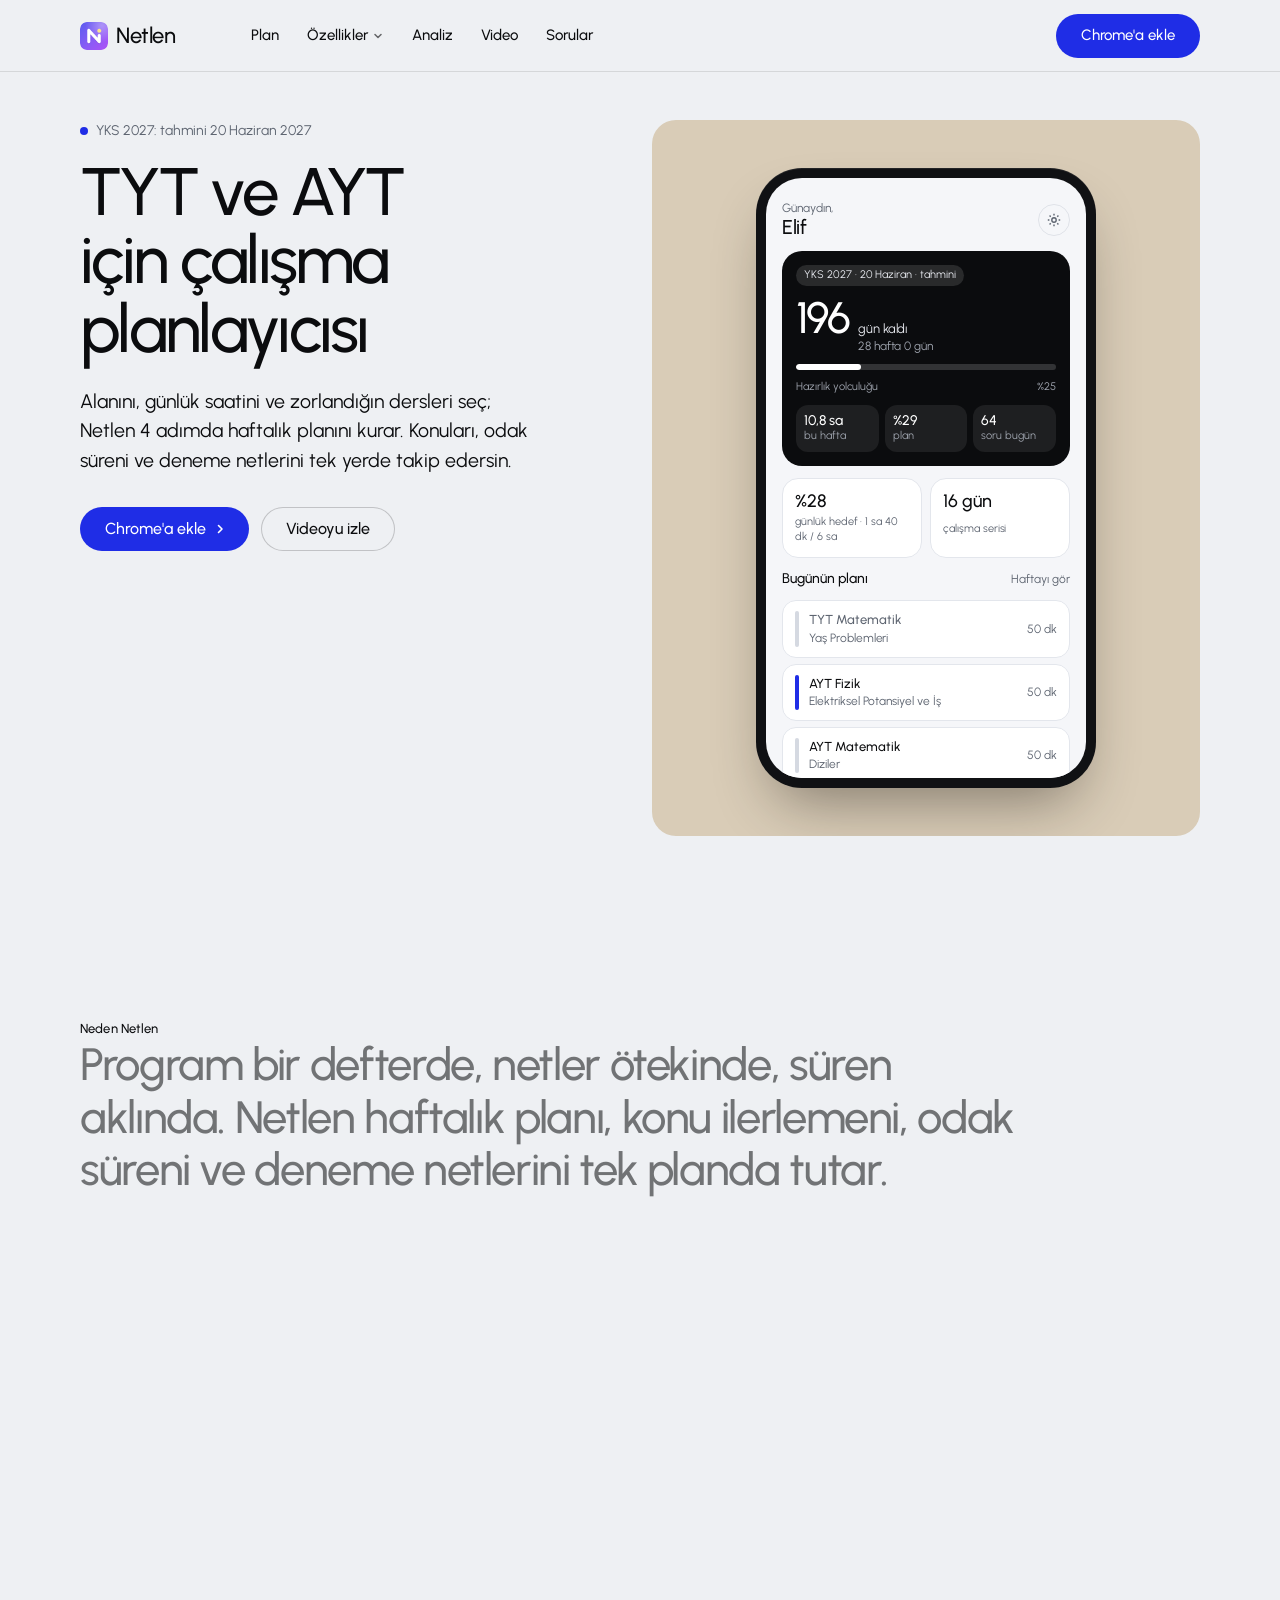
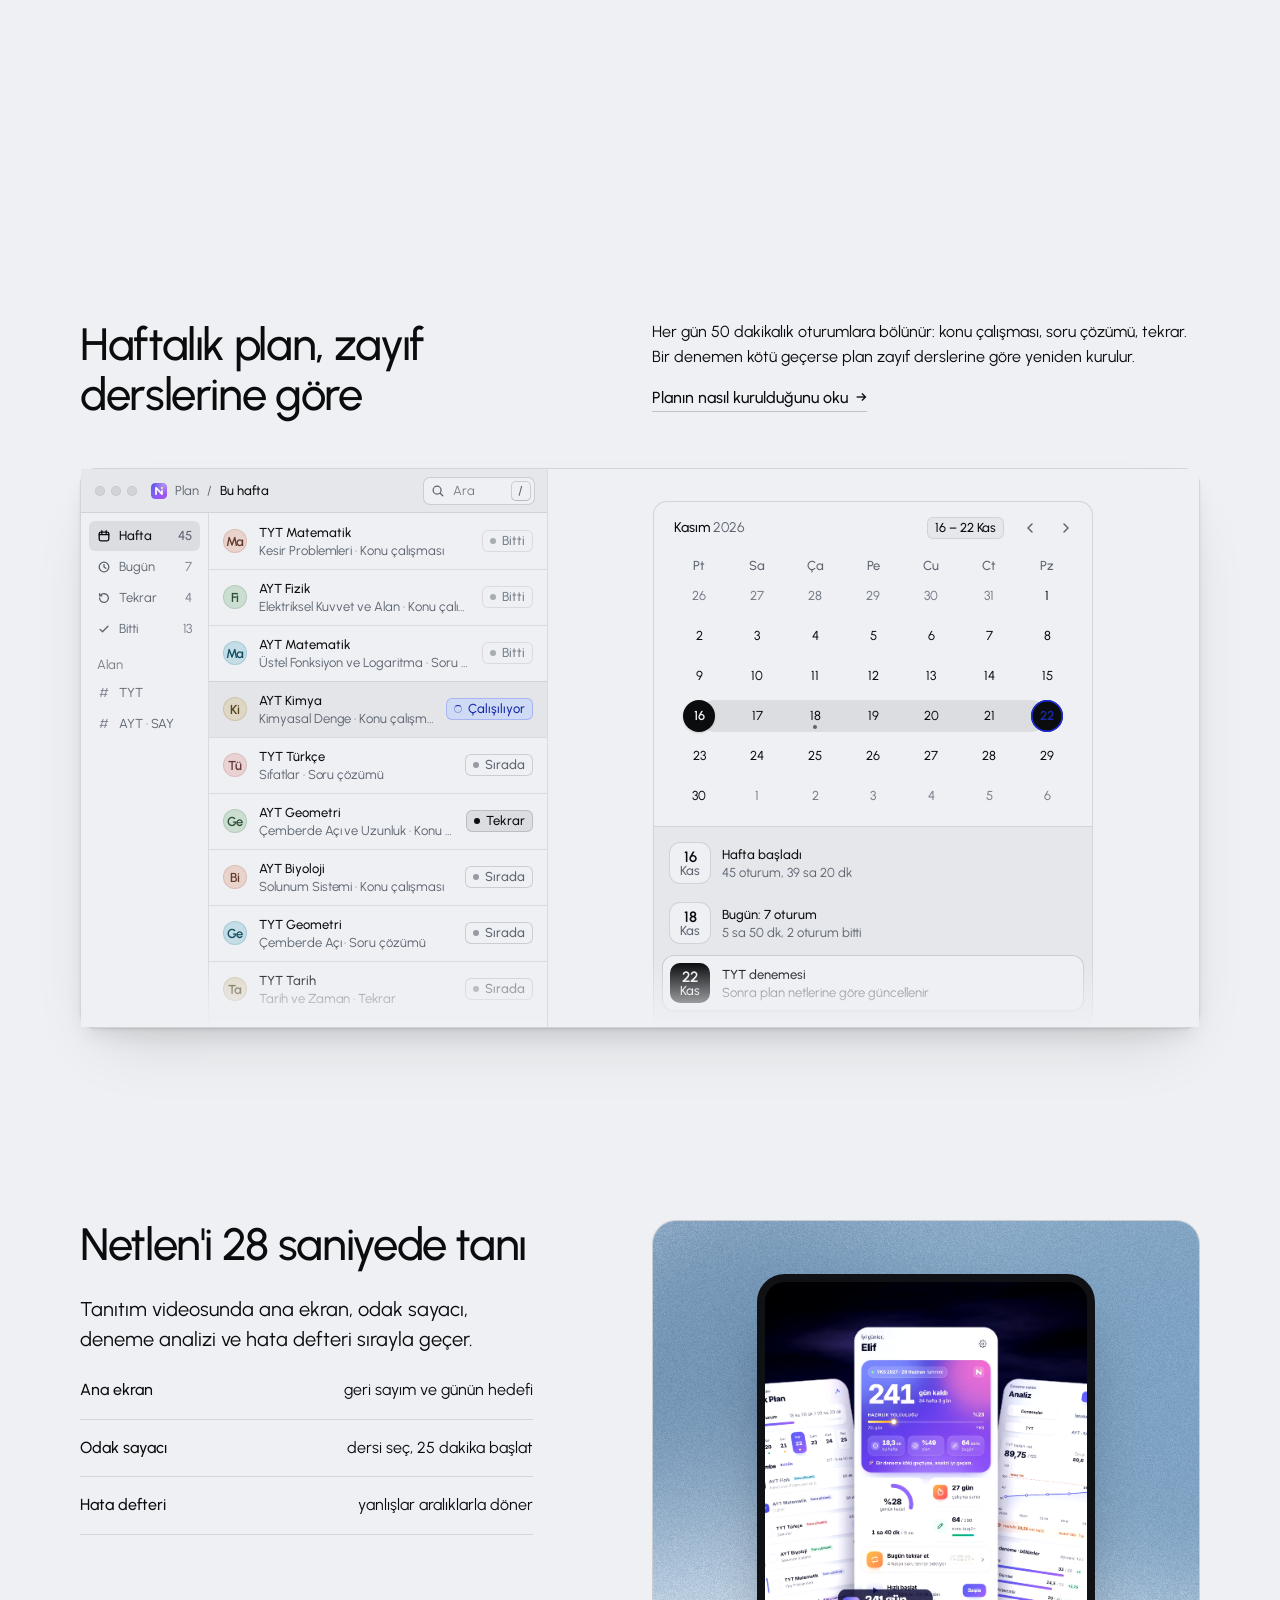
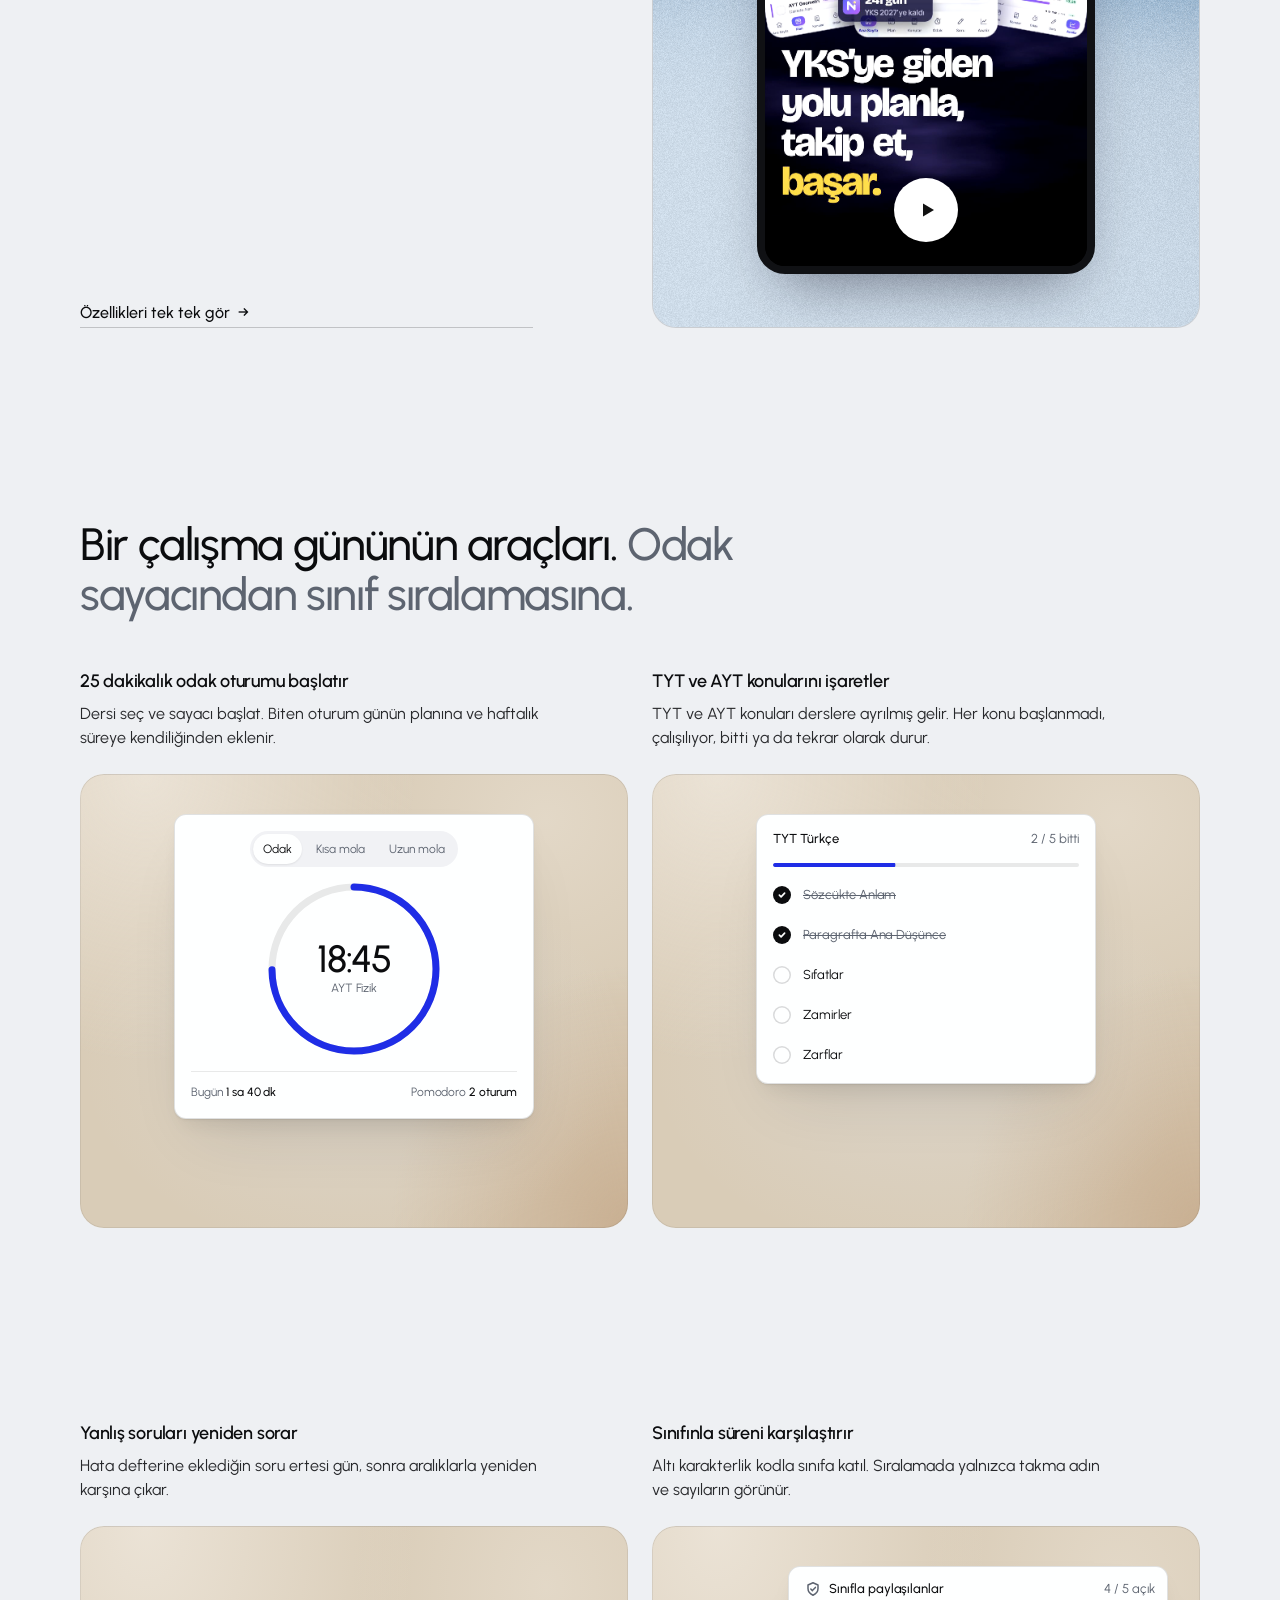
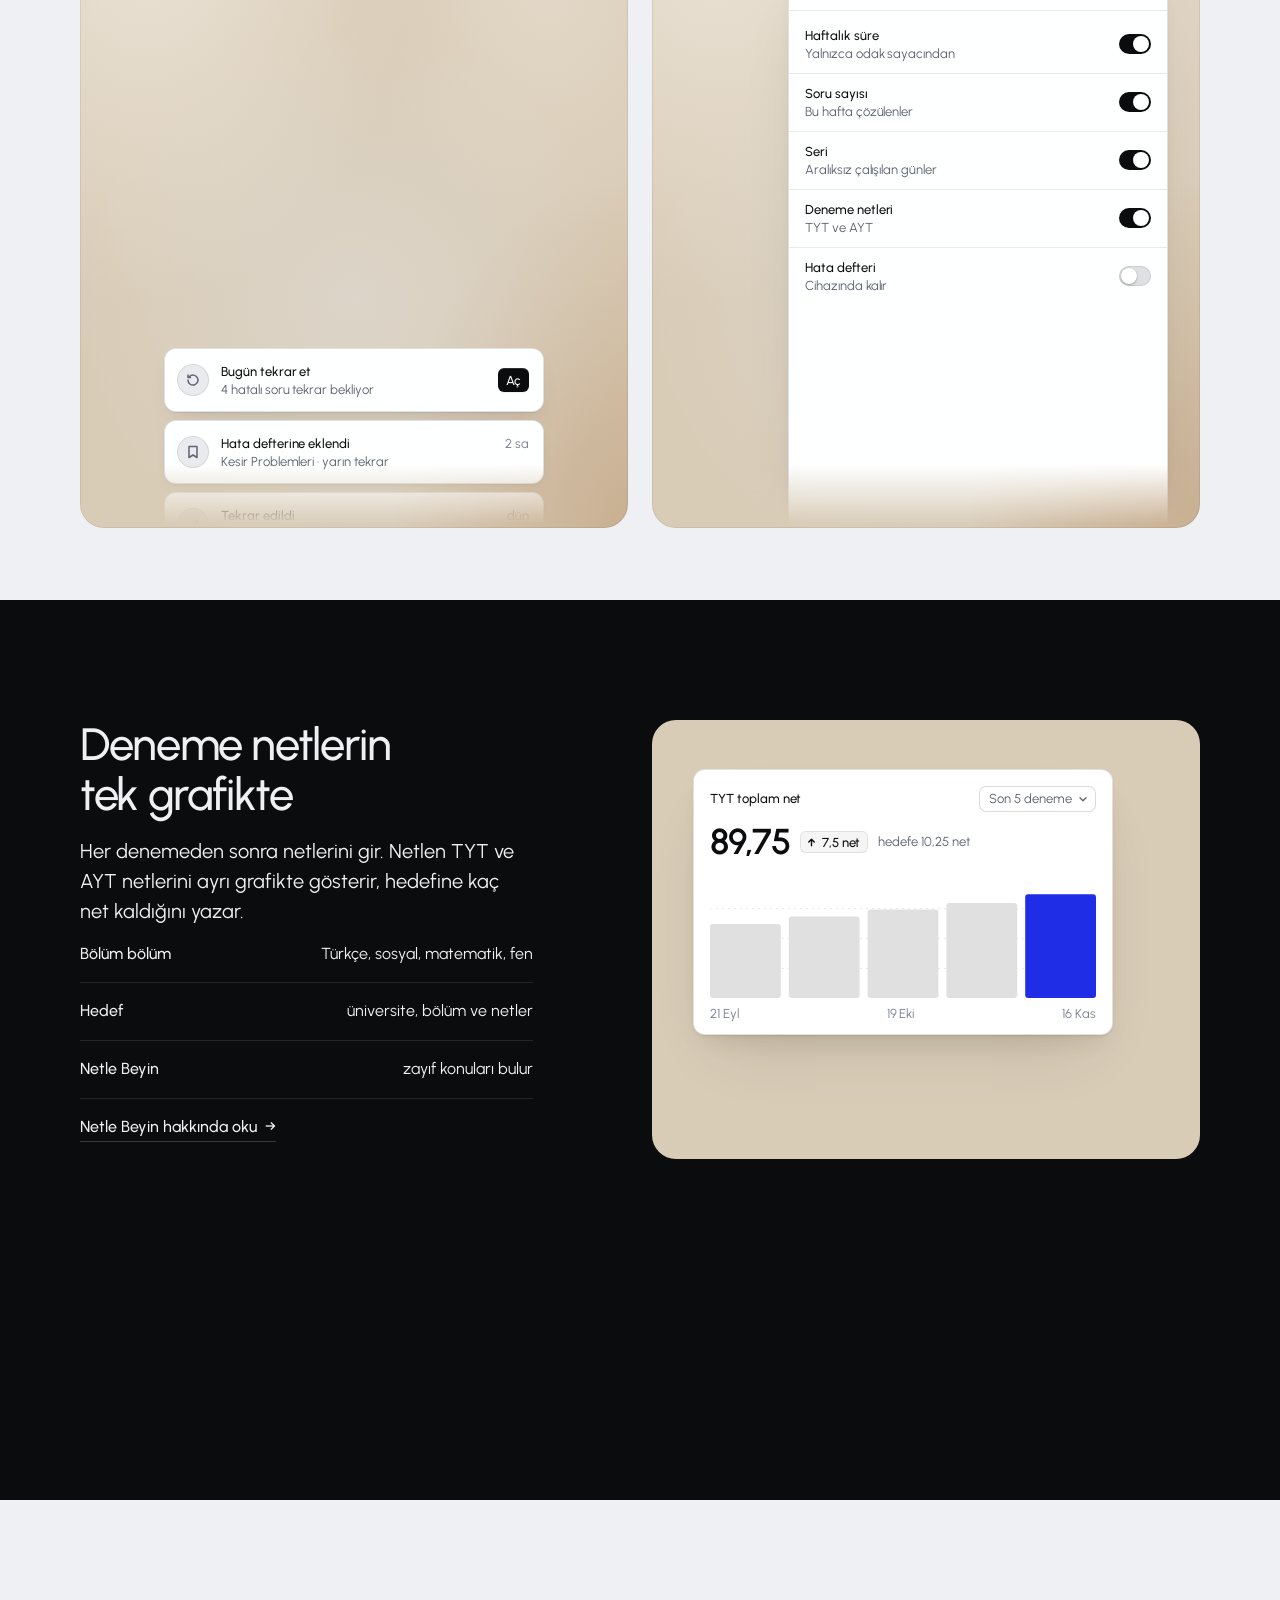
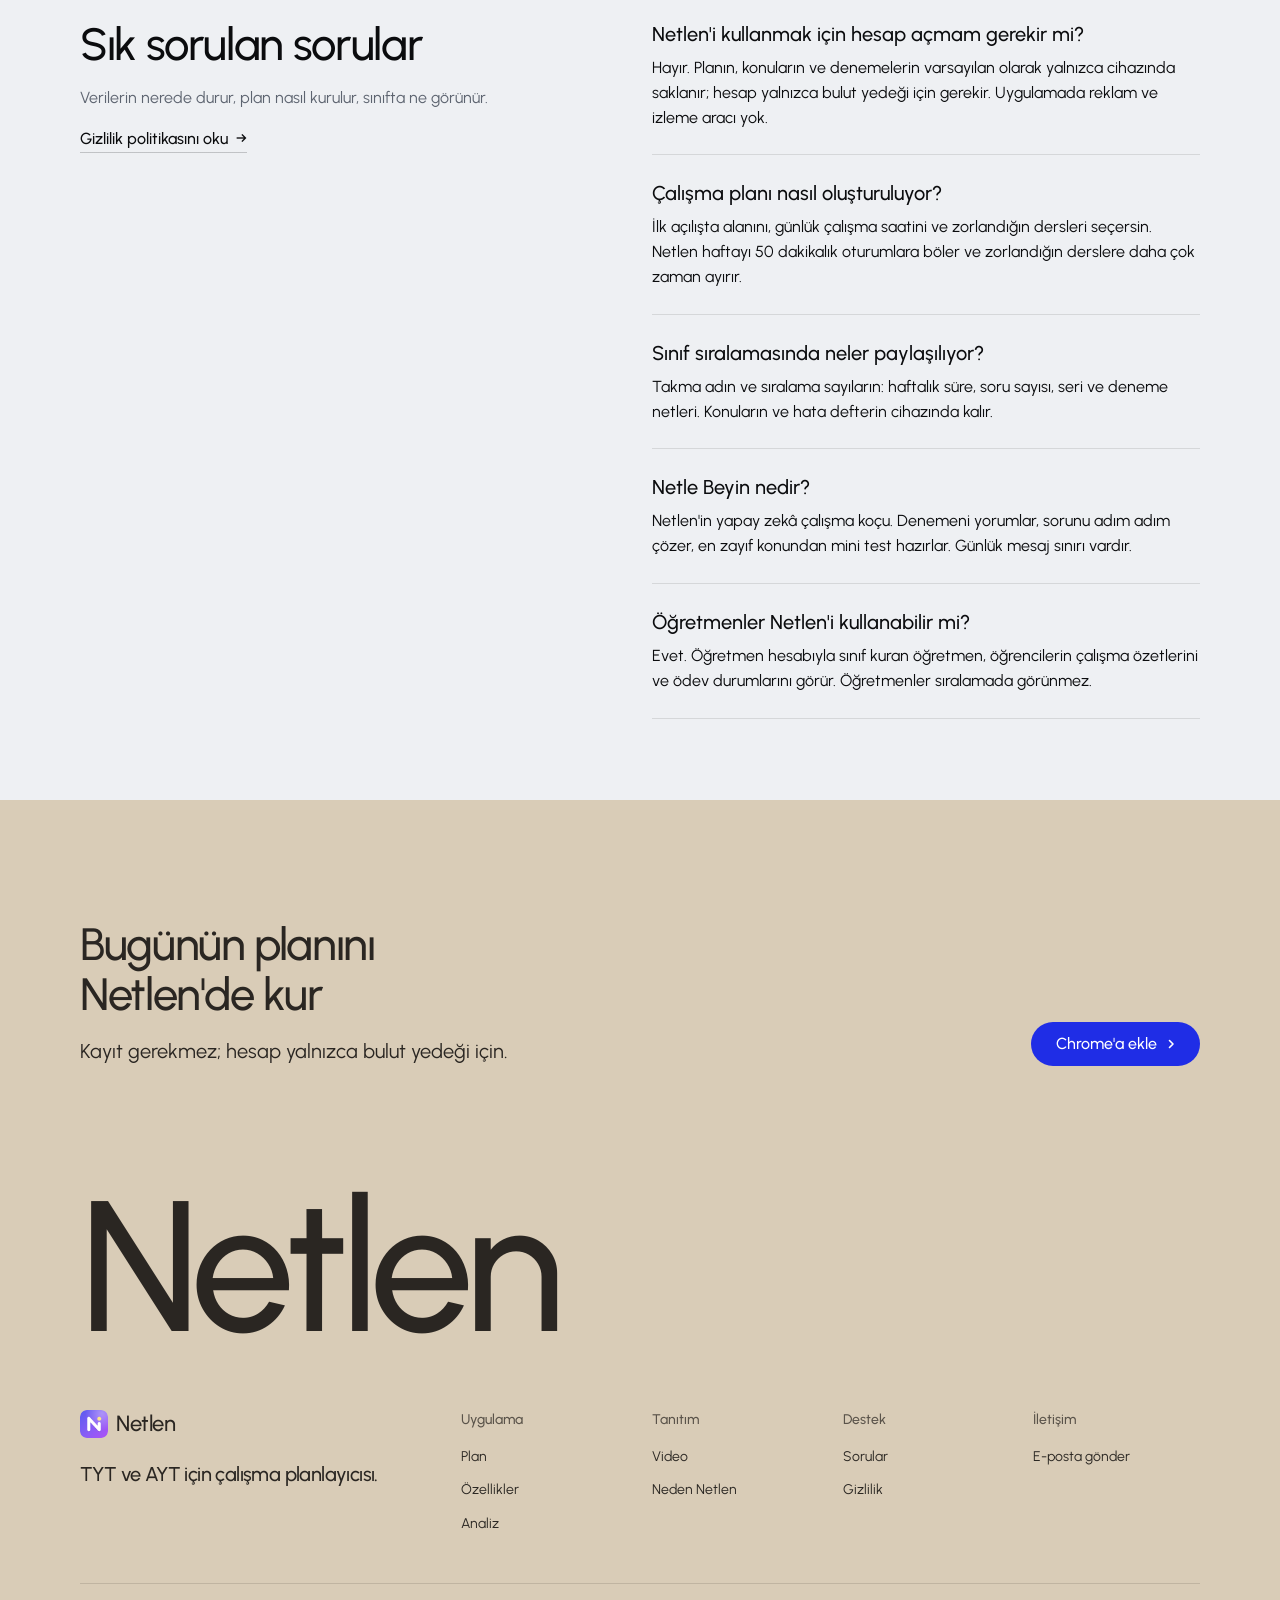
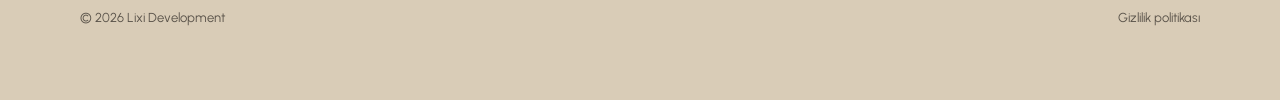
==== commit c203af1c: "Ana düğmeler Chrome Web Mağazası'na yönlendiriyor Co-Authored-By: Claude Opus 5.5 <noreply@anthropic" ====
--- a/index.html
+++ b/index.html
@@ -173,8 +173,8 @@
       "description": "TYT ve AYT için çalışma planlayıcı: haftalık plan, konu takibi, Pomodoro odak sayacı, hata defteri, deneme net analizi ve sınıf sıralaması.",
       "applicationCategory": "EducationalApplication",
       "applicationSubCategory": "Çalışma planlayıcı",
-      "operatingSystem": "Web, Chrome",
-      "installUrl": "https://thelixi.github.io/app/",
+      "operatingSystem": "Chrome",
+      "installUrl": "https://chromewebstore.google.com/detail/netlen-%E2%80%94-tytayt-%C3%A7al%C4%B1%C5%9Fma-p/nehhgnmlbdapfddphgdjbimgokhgmfph",
       "inLanguage": "tr",
       "softwareVersion": "1.8.2",
       "image": "https://thelixi.github.io/media/netlen-logo-512.png",
@@ -251,7 +251,7 @@
       <div class="nav__item"><a class="nav__link" href="#sss">Sorular</a></div>
     </nav>
     <div class="nav__actions">
-      <a class="btn btn--primary" href="app/">Netlen'i aç</a>
+      <a class="btn btn--primary" href="https://chromewebstore.google.com/detail/netlen-%E2%80%94-tytayt-%C3%A7al%C4%B1%C5%9Fma-p/nehhgnmlbdapfddphgdjbimgokhgmfph" target="_blank" rel="noopener">Chrome'a ekle</a>
     </div>
     <button class="nav__toggle" type="button" aria-expanded="false" aria-label="Menü">
       <svg width="18" height="18" viewBox="0 0 18 18" aria-hidden="true"><path d="M2 5h14M2 13h14" stroke="currentColor" stroke-width="1.6" stroke-linecap="round"/></svg>
@@ -266,7 +266,7 @@
         <p class="hero__kicker"><span class="dot" aria-hidden="true"></span>YKS 2027: tahmini 20 Haziran 2027</p>
         <h1 id="hero-h">TYT ve AYT için çalışma planlayıcısı</h1>
         <p class="hero__lead">Alanını, günlük saatini ve zorlandığın dersleri seç; Netlen 4 adımda haftalık planını kurar. Konuları, odak süreni ve deneme netlerini tek yerde takip edersin.</p>
-        <div class="btn-row"><a class="btn btn--primary" href="app/">Netlen'i aç<svg class="m-arrow" viewBox="0 0 12 12" aria-hidden="true"><path class="m-arrow__stem" d="M1 6h8"/><path class="m-arrow__head" d="M4.5 2.5 8 6l-3.5 3.5"/></svg></a><a class="btn btn--secondary" href="#tanitim">Videoyu izle</a></div>
+        <div class="btn-row"><a class="btn btn--primary" href="https://chromewebstore.google.com/detail/netlen-%E2%80%94-tytayt-%C3%A7al%C4%B1%C5%9Fma-p/nehhgnmlbdapfddphgdjbimgokhgmfph" target="_blank" rel="noopener">Chrome'a ekle<svg class="m-arrow" viewBox="0 0 12 12" aria-hidden="true"><path class="m-arrow__stem" d="M1 6h8"/><path class="m-arrow__head" d="M4.5 2.5 8 6l-3.5 3.5"/></svg></a><a class="btn btn--secondary" href="#tanitim">Videoyu izle</a></div>
       </div>
       <div class="hero__media lit span-6 start-7">
         <div class="nl-phone">
@@ -571,7 +571,7 @@
     <div class="closing__cta close--word">
       <div class="section-head--split">
         <div><h2 id="close-h">Bugünün planını Netlen'de kur</h2><p class="t-lead">Kayıt gerekmez; hesap yalnızca bulut yedeği için.</p></div>
-        <a class="btn btn--primary" href="app/">Netlen'i aç<svg class="m-arrow" viewBox="0 0 12 12" aria-hidden="true"><path class="m-arrow__stem" d="M1 6h8"/><path class="m-arrow__head" d="M4.5 2.5 8 6l-3.5 3.5"/></svg></a>
+        <a class="btn btn--primary" href="https://chromewebstore.google.com/detail/netlen-%E2%80%94-tytayt-%C3%A7al%C4%B1%C5%9Fma-p/nehhgnmlbdapfddphgdjbimgokhgmfph" target="_blank" rel="noopener">Chrome'a ekle<svg class="m-arrow" viewBox="0 0 12 12" aria-hidden="true"><path class="m-arrow__stem" d="M1 6h8"/><path class="m-arrow__head" d="M4.5 2.5 8 6l-3.5 3.5"/></svg></a>
       </div>
       <p class="close__word" aria-hidden="true">Netlen</p>
     </div>
